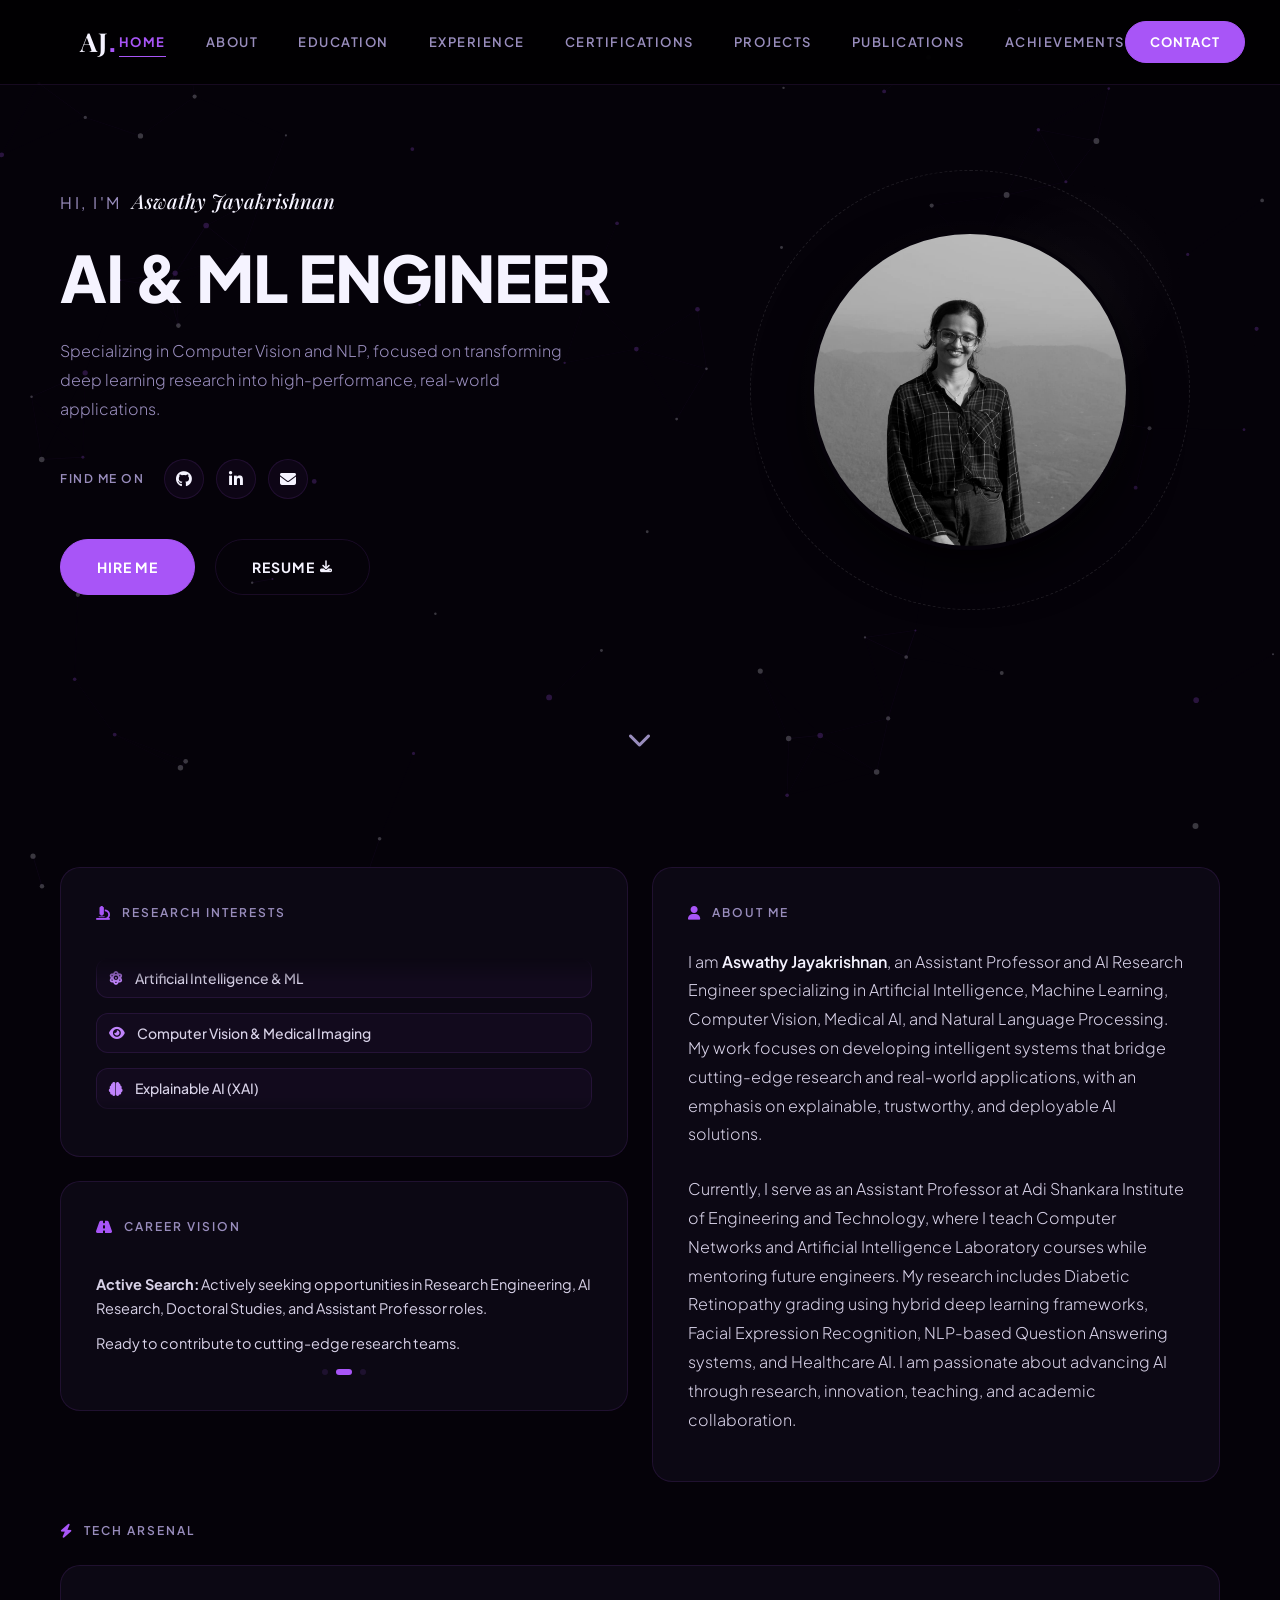
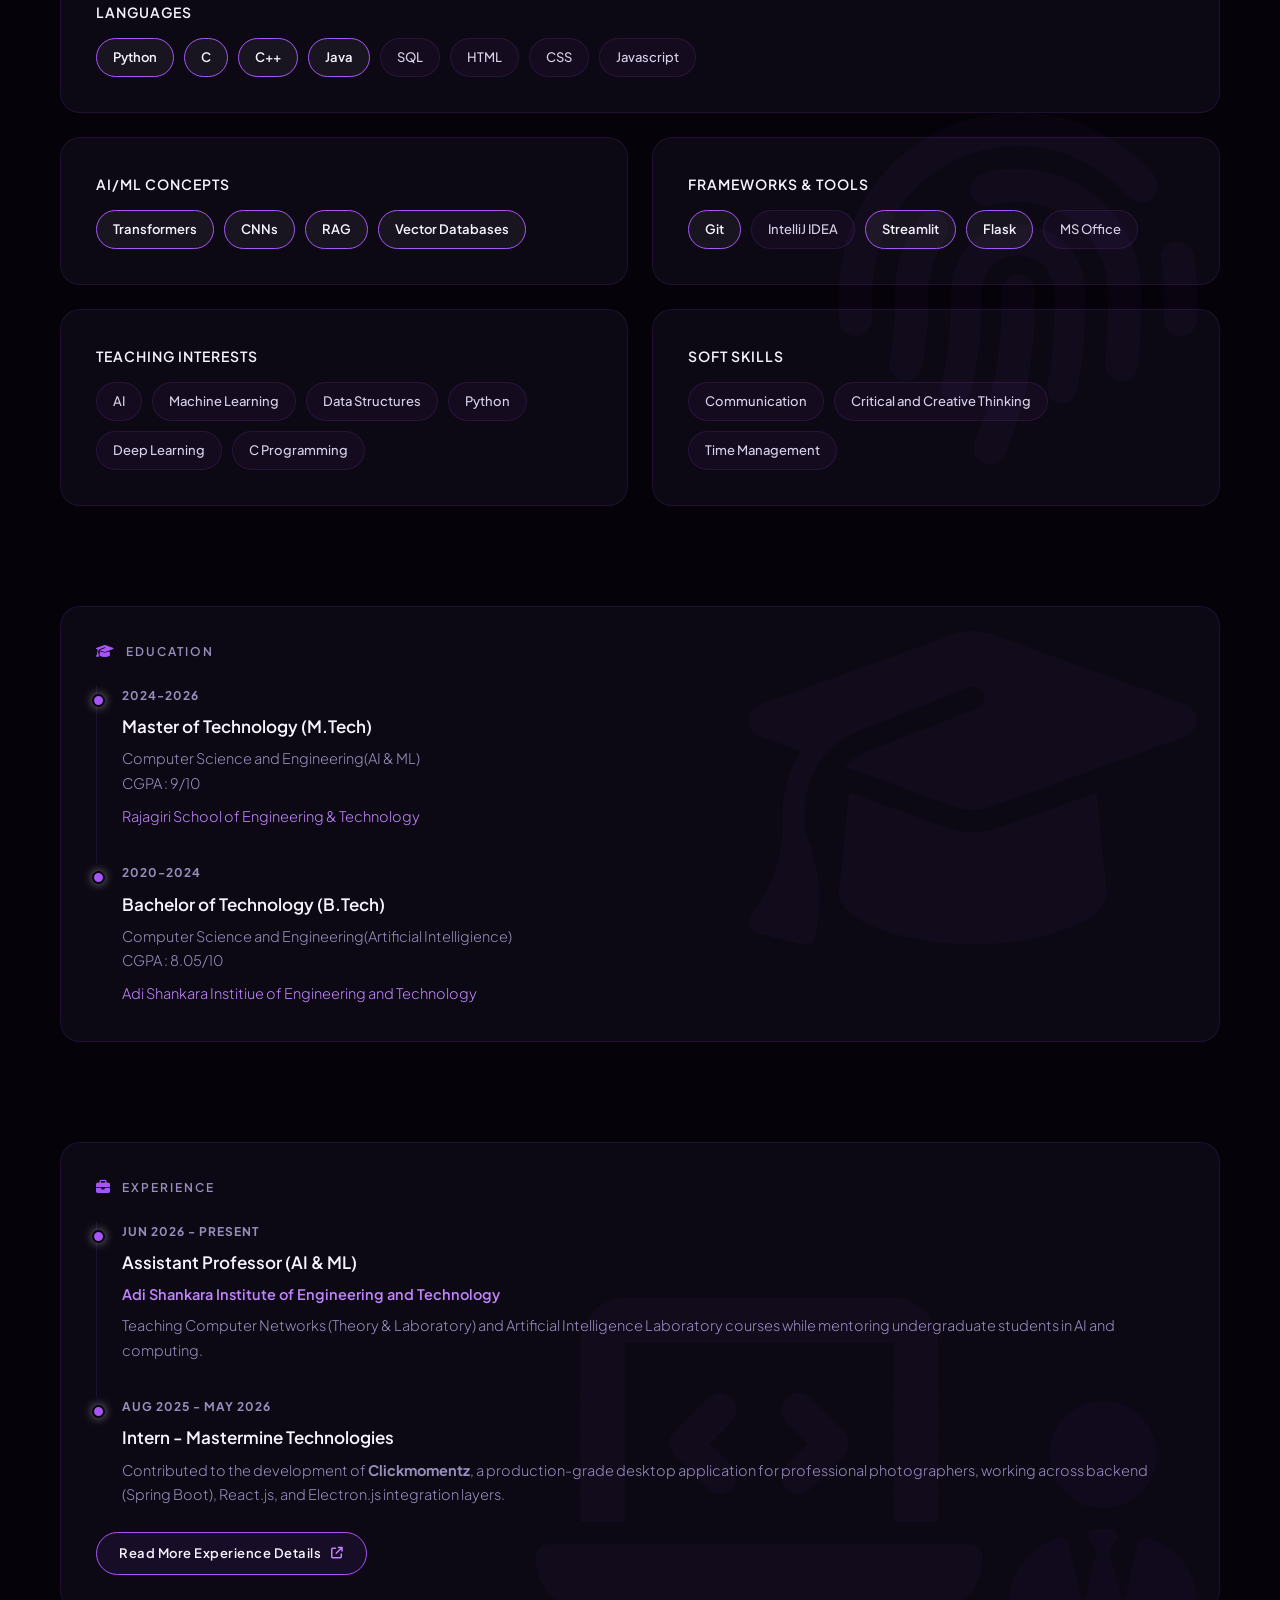
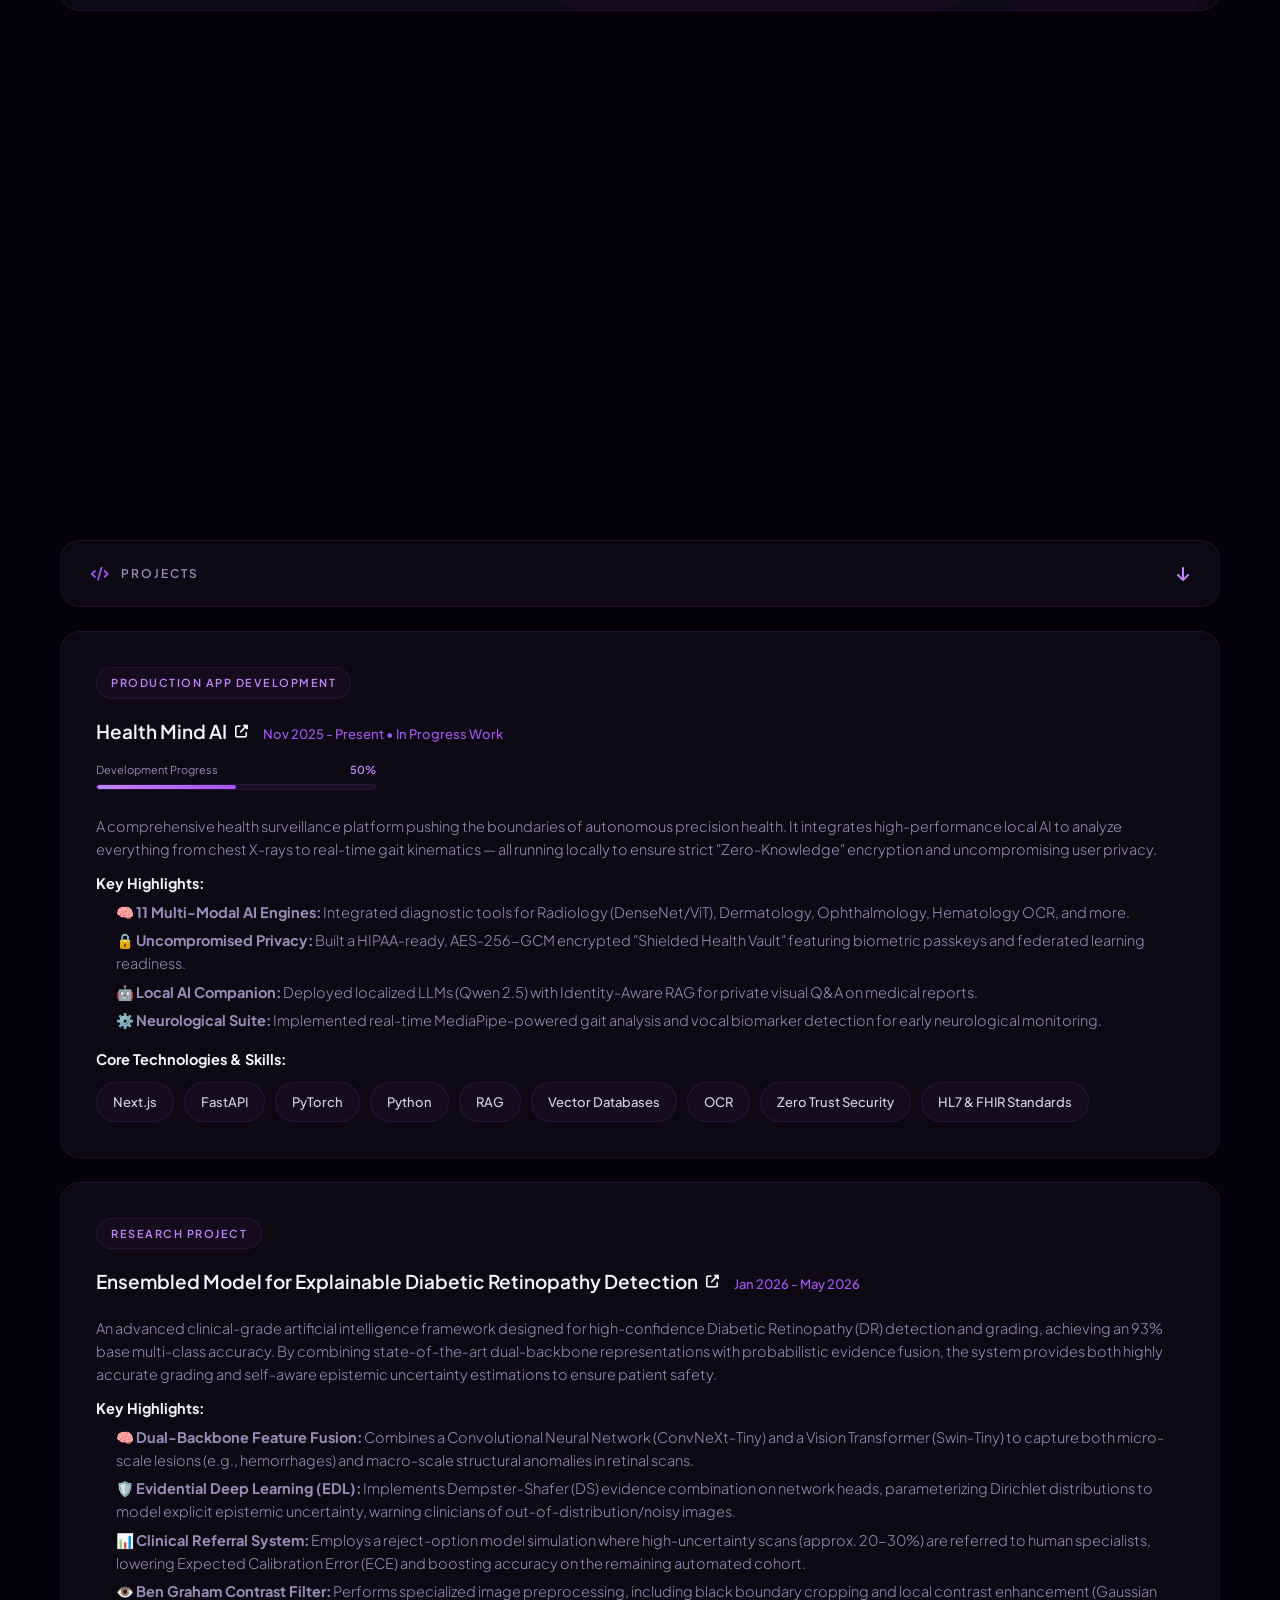
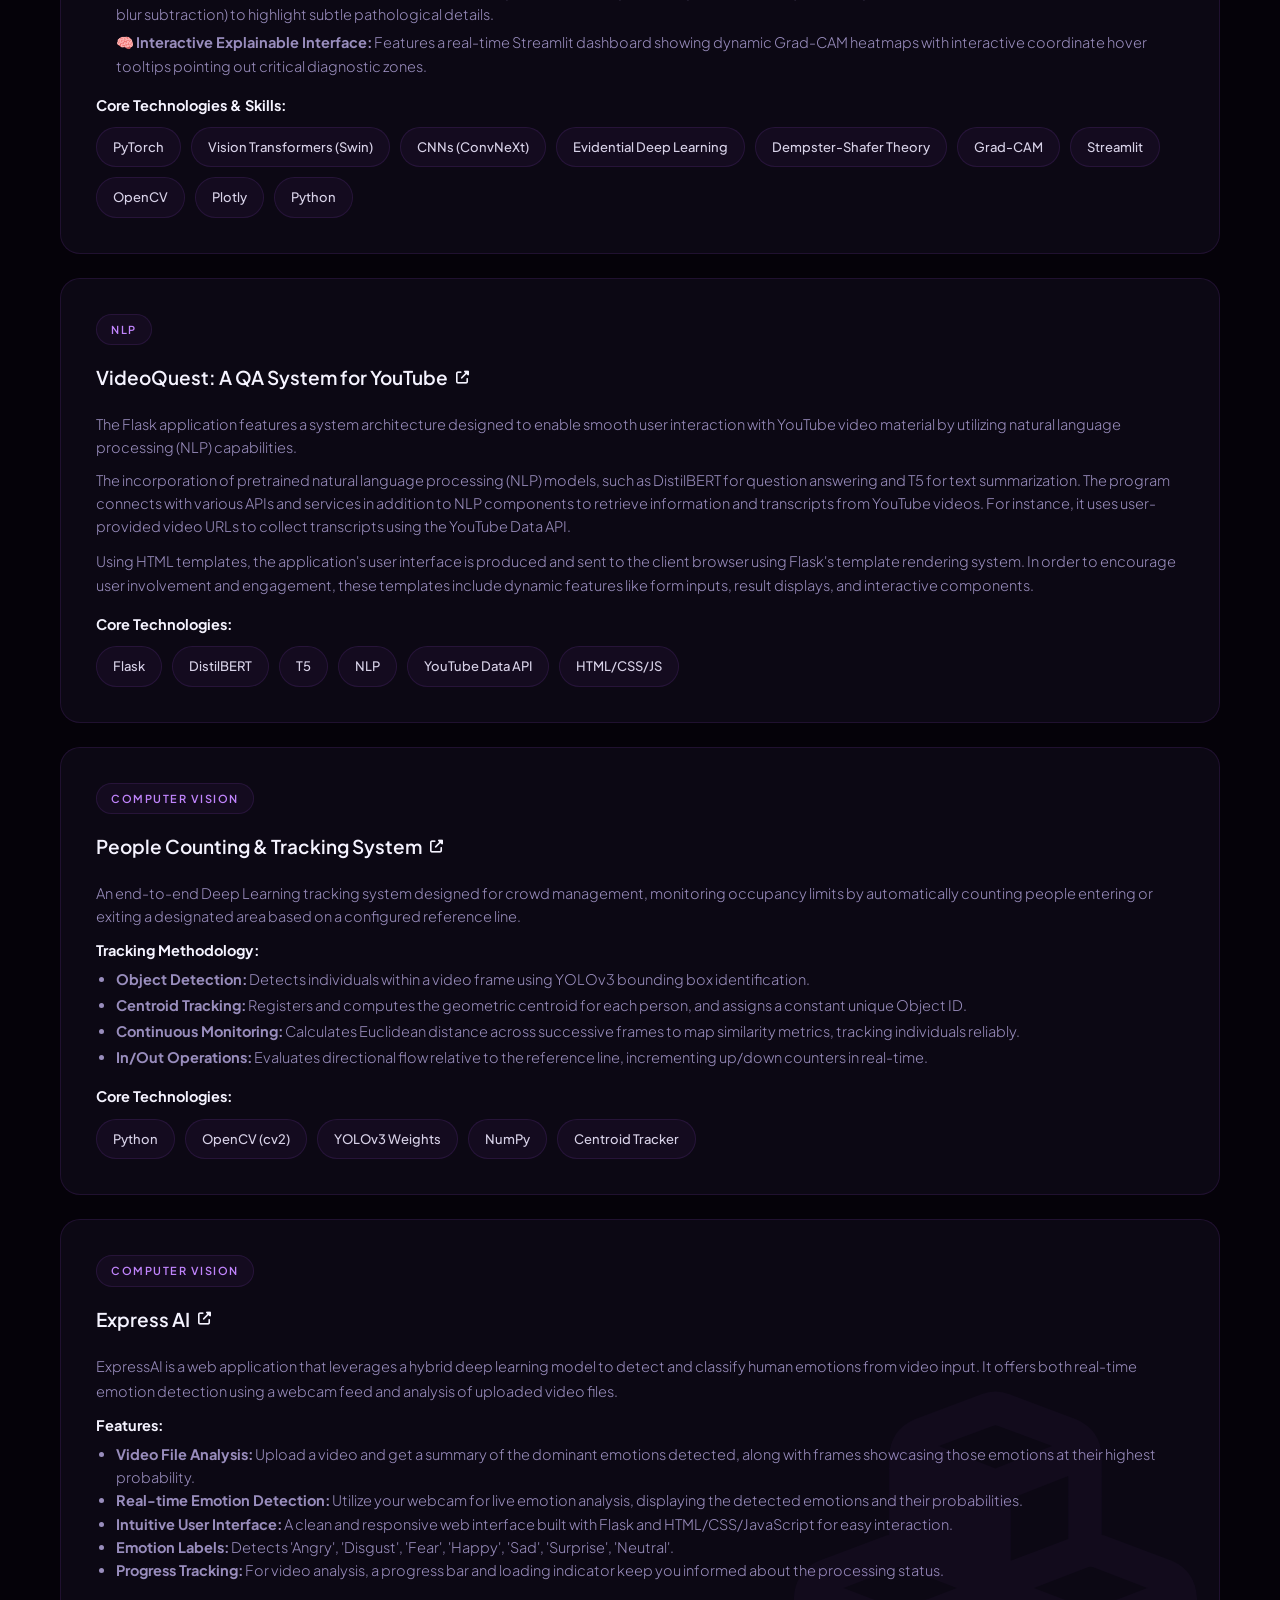
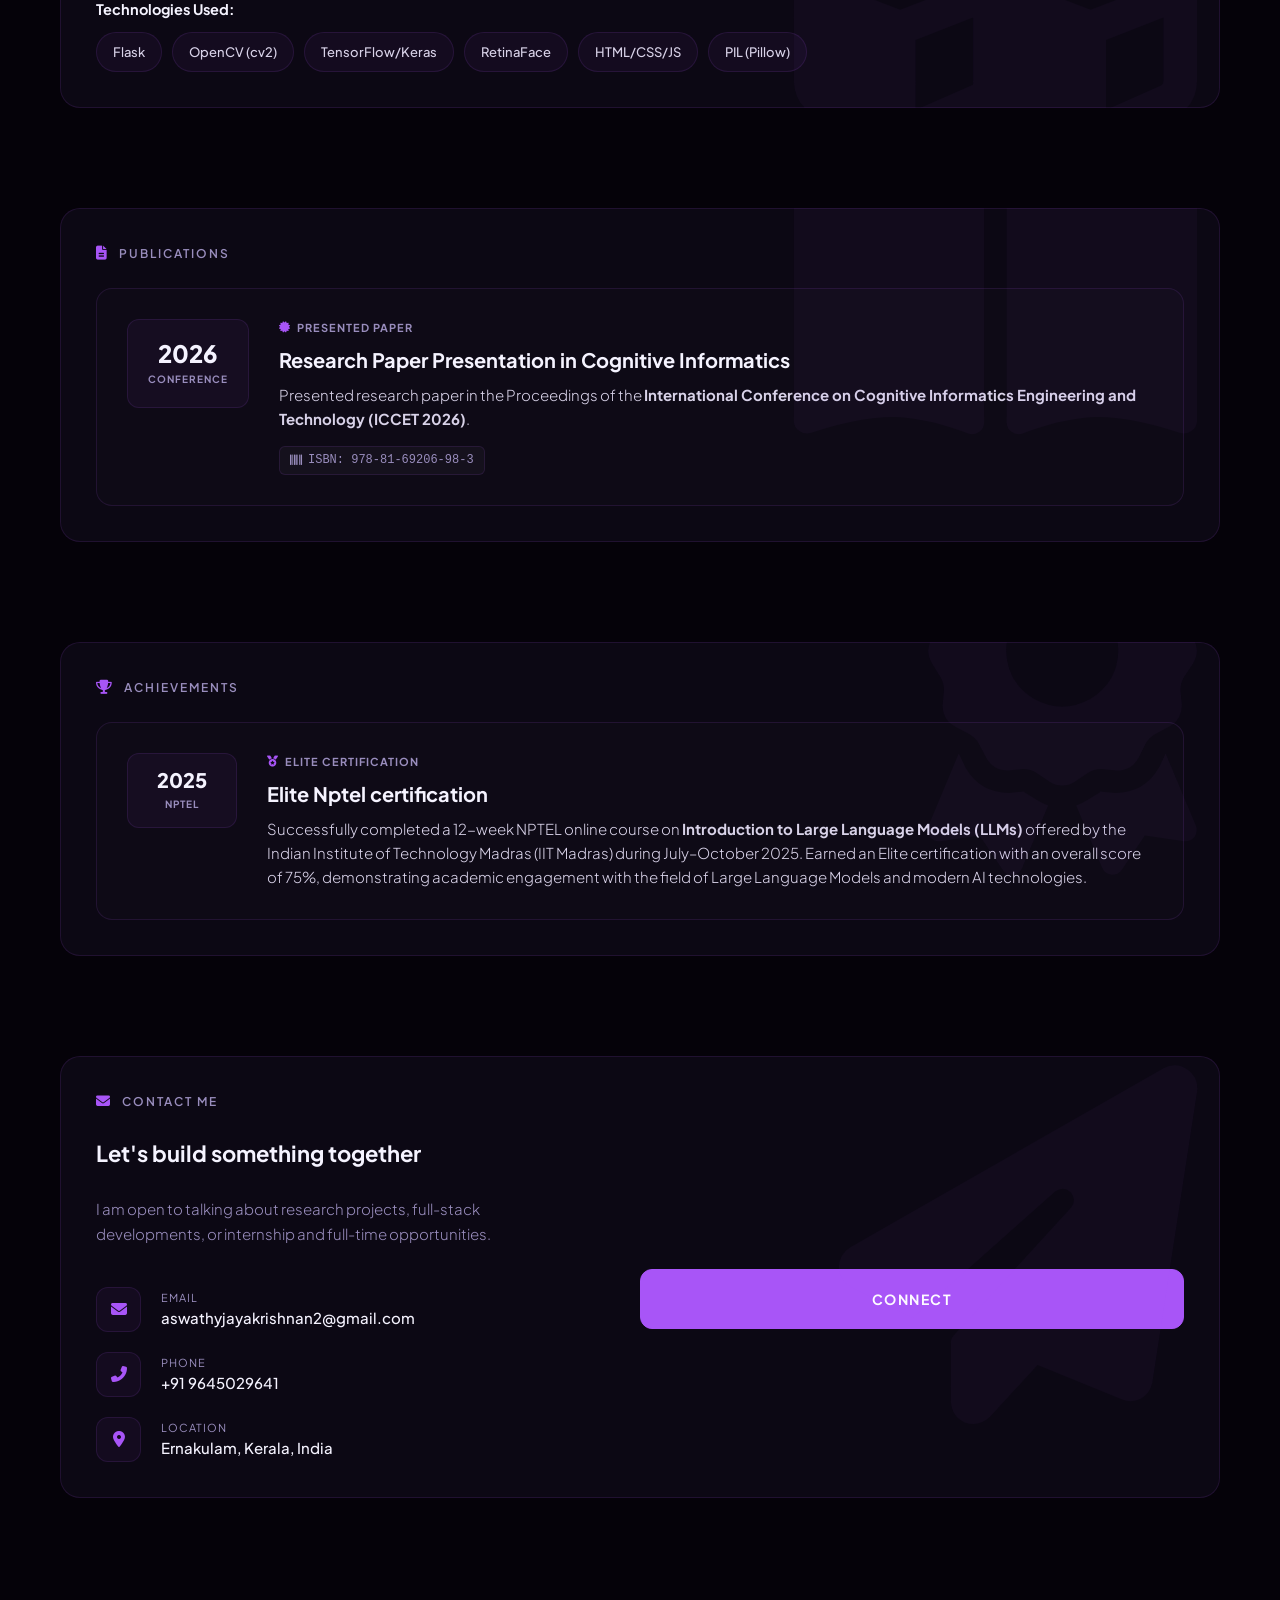
==== index.html @ 82f4328d "add sections and read more field" ====
<!DOCTYPE html>
<html lang="en">

<head>
  <meta charset="UTF-8">
  <meta name="viewport" content="width=device-width, initial-scale=1.0">
  <title>Aswathy Jayakrishnan | AI Engineer</title>
  <link rel="stylesheet" href="assets/css/style.css">
  <link rel="stylesheet" href="https://cdnjs.cloudflare.com/ajax/libs/font-awesome/6.4.0/css/all.min.css">
</head>

<body>
  <canvas id="portfolio-dots-canvas"></canvas>


  <nav class="top-nav">
    <a href="#home" class="nav-logo">AJ<span>.</span></a>
    <div class="nav-links">
      <a href="#home" class="active">Home</a>
      <a href="#about">About</a>
      <a href="#education">Education</a>
      <a href="#experience">Experience</a>
      <a href="#certifications">Certifications</a>
      <a href="#projects">Projects</a>
      <a href="#publications">Publications</a>
      <a href="#achievements">Achievements</a>
    </div>
    <a href="#contact" class="nav-contact-btn contact-trigger">Contact</a>
    <button class="mobile-menu-toggle" aria-label="Toggle Menu">
      <span class="hamburger-bar"></span>
      <span class="hamburger-bar"></span>
      <span class="hamburger-bar"></span>
    </button>
  </nav>

  <div class="layout">
    <!-- MAIN CONTENT -->
    <main class="main-content" id="cards">

      <!-- ====== HOME PAGE (HERO) ====== -->
      <section class="page-section active" id="home">
        <div class="hero-container">
          <div class="hero-content">
            <h3 class="hero-subtitle">Hi, I'm <span class="highlight-name">Aswathy Jayakrishnan</span></h3>
            <h1 class="hero-title">AI & ML Engineer</h1>
            <p class="hero-desc">
              Specializing in Computer Vision and NLP, focused on transforming deep learning research into
              high-performance, real-world applications.
            </p>

            <div class="hero-find-me">
              <span class="find-me-label">Find Me on</span>
              <div class="find-me-socials">
                <a href="https://github.com/aswathyjk472" target="_blank" title="GitHub"><i
                    class="fab fa-github"></i></a>
                <a href="https://www.linkedin.com/in/aswathyjk472" target="_blank" title="LinkedIn"><i
                    class="fab fa-linkedin-in"></i></a>
                <a href="https://mail.google.com/mail/?view=cm&fs=1&to=aswathyjayakrishnan2@gmail.com" target="_blank" title="Email"><i class="fas fa-envelope"></i></a>
              </div>
            </div>

            <div class="hero-actions">
              <a href="#contact" class="btn-primary contact-trigger">Hire me</a>
              <a href="assets/resume.pdf" download class="btn-secondary">Resume <i class="fas fa-download"
                  style="font-size: 12px; margin-left: 5px;"></i></a>
            </div>
          </div>

          <div class="hero-image-area">
            <div class="hero-circle circle-bg-1"></div>
            <div class="hero-circle circle-bg-2"></div>
            <div class="hero-circle circle-bg-3"></div>
            <div class="hero-profile-frame">
              <img src="profilephoto.jpeg" alt="Aswathy Jayakrishnan">
            </div>
          </div>
        </div>
        <div class="scroll-down-indicator">
          <a href="#about" aria-label="Scroll down to About section">
            <i class="fas fa-chevron-down"></i>
          </a>
        </div>
      </section>

      <!-- ====== ABOUT PAGE ====== -->
      <section class="page-section" id="about">
        <!-- LEFT COLUMN: RESEARCH INTERESTS & CAREER VISION -->
        <div class="about-left-col">

          <!-- Research Interests Card with animated scrolling tag list -->
          <div class="bento-card research-interests-card">
            <div class="title-sm"><i class="fas fa-microscope"></i> Research Interests</div>
            <div class="ticker-wrap">
              <div class="ticker-content">
                <div class="ticker-item"><i class="fas fa-atom"></i> Artificial Intelligence & ML</div>
                <div class="ticker-item"><i class="fas fa-eye"></i> Computer Vision & Medical Imaging</div>
                <div class="ticker-item"><i class="fas fa-brain"></i> Explainable AI (XAI)</div>
                <div class="ticker-item"><i class="fas fa-network-wired"></i> Deep Learning & Transformers</div>
                <div class="ticker-item"><i class="fas fa-language"></i> Natural Language Processing</div>
                <div class="ticker-item"><i class="fas fa-project-diagram"></i> Multimodal AI Systems</div>
                <div class="ticker-item"><i class="fas fa-heartbeat"></i> Healthcare & Diagnostics AI</div>
                <div class="ticker-item"><i class="fas fa-shield-alt"></i> Uncertainty-Aware Learning</div>
                <div class="ticker-item"><i class="fas fa-users-cog"></i> Human-Centered AI</div>

                <!-- Duplicate for seamless scrolling -->
                <div class="ticker-item"><i class="fas fa-atom"></i> Artificial Intelligence & ML</div>
                <div class="ticker-item"><i class="fas fa-eye"></i> Computer Vision & Medical Imaging</div>
                <div class="ticker-item"><i class="fas fa-brain"></i> Explainable AI (XAI)</div>
                <div class="ticker-item"><i class="fas fa-network-wired"></i> Deep Learning & Transformers</div>
                <div class="ticker-item"><i class="fas fa-language"></i> Natural Language Processing</div>
              </div>
            </div>
          </div>

          <!-- Career Vision Card with smooth slide/fade animations -->
          <div class="bento-card career-vision-card">
            <div class="title-sm"><i class="fas fa-road"></i> Career Vision</div>
            <div class="vision-slider">
              <div class="vision-slide active">
                <p style="margin-bottom: 10px;"><strong>Goal:</strong> Contribute to impactful AI research while
                  fostering innovation through teaching and collaboration.</p>
                <p>Eager to explore new academic partnerships and publications.</p>
              </div>
              <div class="vision-slide">
                <p style="margin-bottom: 10px;"><strong>Active Search:</strong> Actively seeking opportunities in
                  Research Engineering, AI Research, Doctoral Studies, and Assistant Professor roles.</p>
                <p>Ready to contribute to cutting-edge research teams.</p>
              </div>
              <div class="vision-slide">
                <p style="margin-bottom: 10px;"><strong>Mentorship:</strong> Dedicated to advancing AI technologies and
                  mentoring future computer science innovators.</p>
                <p>Believer in human-centered AI and knowledge sharing.</p>
              </div>
            </div>
            <div class="vision-dots">
              <span class="dot active"></span>
              <span class="dot"></span>
              <span class="dot"></span>
            </div>
          </div>

        </div>

        <!-- RIGHT COLUMN: ABOUT ME -->
        <div class="about-right-col">
          <div class="bento-card">
            <div class="title-sm"><i class="fas fa-user"></i> About Me</div>
            <div class="about-text" style="display: flex; flex-direction: column; gap: 14px;">
              <p>I am <strong>Aswathy Jayakrishnan</strong>, an Assistant Professor and AI Research Engineer specializing in Artificial Intelligence, Machine Learning, Computer Vision, Medical AI, and Natural Language Processing. My work focuses on developing intelligent systems that bridge cutting-edge research and real-world applications, with an emphasis on explainable, trustworthy, and deployable AI solutions.</p>
              <p>Currently, I serve as an Assistant Professor at Adi Shankara Institute of Engineering and Technology, where I teach Computer Networks and Artificial Intelligence Laboratory courses while mentoring future engineers. My research includes Diabetic Retinopathy grading using hybrid deep learning frameworks, Facial Expression Recognition, NLP-based Question Answering systems, and Healthcare AI. I am passionate about advancing AI through research, innovation, teaching, and academic collaboration.</p>
            </div>
          </div>
        </div>

        <!-- TECH ARSENAL HEADER -->
        <div class="title-sm span-2" style="margin-top: 15px; margin-bottom: 0px;"><i class="fas fa-bolt"></i> Tech
          Arsenal</div>

        <!-- Languages -->
        <div class="bento-card span-2">
          <div
            style="font-size: 14px; color: var(--text-main); text-transform: uppercase; letter-spacing: 1px; margin-bottom: 15px; font-weight: 600;">
            Languages</div>
          <div class="skills-wrapper">
            <div class="skill-chip highlight">Python</div>
            <div class="skill-chip highlight">C</div>
            <div class="skill-chip highlight">C++</div>
            <div class="skill-chip highlight">Java</div>
            <div class="skill-chip">SQL</div>
            <div class="skill-chip">HTML</div>
            <div class="skill-chip">CSS</div>
            <div class="skill-chip">Javascript</div>
          </div>
        </div>

        <!-- AI/ML Concepts -->
        <div class="bento-card">
          <div
            style="font-size: 14px; color: var(--text-main); text-transform: uppercase; letter-spacing: 1px; margin-bottom: 15px; font-weight: 600;">
            AI/ML Concepts</div>
          <div class="skills-wrapper">
            <div class="skill-chip highlight">Transformers</div>
            <div class="skill-chip highlight">CNNs</div>
            <div class="skill-chip highlight">RAG</div>
            <div class="skill-chip highlight">Vector Databases</div>
          </div>
        </div>

        <!-- Frameworks & Tools -->
        <div class="bento-card">
          <div
            style="font-size: 14px; color: var(--text-main); text-transform: uppercase; letter-spacing: 1px; margin-bottom: 15px; font-weight: 600;">
            Frameworks & Tools</div>
          <div class="skills-wrapper">
            <div class="skill-chip highlight">Git</div>
            <div class="skill-chip">IntelliJ IDEA</div>
            <div class="skill-chip highlight">Streamlit</div>
            <div class="skill-chip highlight">Flask</div>
            <div class="skill-chip">MS Office</div>
          </div>
        </div>

        <!-- Teaching Interests -->
        <div class="bento-card">
          <div
            style="font-size: 14px; color: var(--text-main); text-transform: uppercase; letter-spacing: 1px; margin-bottom: 15px; font-weight: 600;">
            Teaching Interests</div>
          <div class="skills-wrapper">
            <div class="skill-chip">AI</div>
            <div class="skill-chip">Machine Learning</div>
            <div class="skill-chip">Data Structures</div>
            <div class="skill-chip">Python</div>
            <div class="skill-chip">Deep Learning</div>
            <div class="skill-chip">C Programming</div>
          </div>
        </div>

        <!-- Soft Skills -->
        <div class="bento-card">
          <div
            style="font-size: 14px; color: var(--text-main); text-transform: uppercase; letter-spacing: 1px; margin-bottom: 15px; font-weight: 600;">
            Soft Skills</div>
          <div class="skills-wrapper">
            <div class="skill-chip">Communication</div>
            <div class="skill-chip">Critical and Creative Thinking</div>
            <div class="skill-chip">Time Management</div>
          </div>
        </div>
        <div class="section-bg-icon"><i class="fas fa-fingerprint"></i></div>
      </section>

      <!-- ====== EDUCATION PAGE ====== -->
      <section class="page-section" id="education">
        <div class="bento-card span-2">
          <div class="title-sm"><i class="fas fa-graduation-cap"></i> Education</div>

          <div class="timeline-item">
            <div class="tl-date">2024-2026</div>
            <div class="tl-title">Master of Technology (M.Tech)</div>
            <div class="tl-desc">
              <p>Computer Science and Engineering(AI & ML)
                <br>CGPA : 9/10
              </p>
              <p style="margin-top: 8px; color: var(--accent-1);">Rajagiri School of Engineering & Technology</p>
            </div>
          </div>

          <div class="timeline-item" style="border-left-color:transparent; padding-bottom:0;">
            <div class="tl-date">2020-2024</div>
            <div class="tl-title">Bachelor of Technology (B.Tech)</div>
            <div class="tl-desc">
              <p>Computer Science and Engineering(Artificial Intelligience)
                <br>CGPA : 8.05/10
              </p>
              <p style="margin-top: 8px; color: var(--accent-1);">Adi Shankara Institiue of Engineering and Technology
              </p>

            </div>
          </div>
        </div>
        <div class="section-bg-icon"><i class="fas fa-graduation-cap"></i></div>
      </section>

      <!-- ====== EXPERIENCE PAGE ====== -->
      <section class="page-section" id="experience">
        <!-- EXPERIENCE -->
        <div class="bento-card span-2">
          <div class="title-sm"><i class="fas fa-briefcase"></i> Experience</div>
          
          <div class="timeline-item">
            <div class="tl-date">Jun 2026 - Present</div>
            <div class="tl-title">Assistant Professor (AI & ML)</div>
            <div class="tl-desc">
              <p style="margin-top: 4px; color: var(--accent-1); font-weight: 600; margin-bottom: 6px;">Adi Shankara Institute of Engineering and Technology</p>
              <p>Teaching Computer Networks (Theory & Laboratory) and Artificial Intelligence Laboratory courses while mentoring undergraduate students in AI and computing.</p>
            </div>
          </div>

          <div class="timeline-item" style="border-left-color:transparent; padding-bottom: 0;">
            <div class="tl-date">Aug 2025 - May 2026</div>
            <div class="tl-title">Intern - Mastermine Technologies</div>
            <div class="tl-desc">
              <p style="margin-bottom: 10px;">Contributed to the development of <strong>Clickmomentz</strong>, a production-grade desktop application for professional photographers, working across backend (Spring Boot), React.js, and Electron.js integration layers.</p>
            </div>
          </div>

          <!-- READ MORE EXPERIENCE BUTTON -->
          <div class="section-read-more-wrap">
            <a href="experience.html" target="_blank" rel="noopener noreferrer" class="section-read-more-btn" id="exp-read-more-btn">
              <span>Read More Experience Details</span>
              <i class="fas fa-arrow-up-right-from-square"></i>
            </a>
          </div>
        </div>
        <div class="section-bg-icon" style="display: flex; gap: 2vw; align-items: baseline;"><i
            class="fas fa-laptop-code"></i><i class="fas fa-user-tie" style="font-size: 0.6em;"></i></div>
      </section>

      <!-- ====== CERTIFICATIONS PAGE ====== -->
      <section class="page-section" id="certifications">

        <!-- Featured Certifications Overview -->
        <div class="bento-card span-2">
          <div class="title-sm"><i class="fas fa-award"></i> Certifications</div>

          <ul style="margin-left: 20px; color: var(--text-secondary); line-height: 1.8; margin-bottom: 10px;">
            <li style="margin-bottom: 10px;">
              <strong>Introduction to Large Language Models</strong> &mdash; <span style="color: var(--accent-1);">NPTEL</span> (Jul 2025)
              <a href="assets/nptel_certificate.pdf" target="_blank" style="margin-left: 8px; color: var(--text-muted); font-size: 12px; text-decoration: none;">
                <i class="fas fa-file-pdf"></i> PDF
              </a>
            </li>
            <li style="margin-bottom: 10px;">
              <strong>Introduction to Large Language Models</strong> &mdash; <span style="color: var(--accent-1);">Coursera</span> (Apr 2025)
            </li>
            <li style="margin-bottom: 10px;">
              <strong>Generative AI for UX Designers</strong> &mdash; <span style="color: var(--accent-1);">Coursera</span> (Apr 2025)
            </li>
            <li style="margin-bottom: 10px;">
              <strong>Intro to Generative AI Learning Path</strong> &mdash; <span style="color: var(--accent-1);">Google Cloud</span> (Apr 2025)
            </li>
          </ul>

          <!-- READ MORE CERTIFICATIONS BUTTON -->
          <div class="section-read-more-wrap">
            <a href="certifications.html" target="_blank" rel="noopener noreferrer" class="section-read-more-btn" id="cert-read-more-btn">
              <span>Read More Certifications</span>
              <i class="fas fa-arrow-up-right-from-square"></i>
            </a>
          </div>
        </div>

        <div class="section-bg-icon"><i class="fas fa-award"></i></div>
      </section>

      <!-- ====== PROJECTS PAGE ====== -->
      <section class="page-section" id="projects">
        <!-- PROJECTS HEADER -->
        <div class="bento-card span-2"
          style="padding: 20px 30px; display: flex; align-items: center; justify-content: space-between;">
          <div class="title-sm" style="margin: 0;"><i class="fas fa-code"></i> Projects</div>
          <div style="color: var(--accent-1);"><i class="fas fa-arrow-down"></i></div>
        </div>

        <!-- PROJECT 1 -->
        <div class="bento-card span-2">
          <div class="project-card">
            <div>
              <div class="proj-cat">Production App Development</div>
              <div class="proj-title" style="display: flex; align-items: baseline; gap: 15px; flex-wrap: wrap;">
                <a href="#" style="display: inline-flex; align-items: center; gap: 8px;">
                  Health Mind AI <i class="fas fa-external-link-alt" style="font-size: 13px;"></i>
                </a>
                <span style="font-size: 13px; color: var(--accent-2); font-weight: 500;">Nov 2025 - Present &bull; In
                  Progress Work</span>
              </div>
              <!-- Progress Bar -->
              <div class="proj-progress-container" style="margin-top: 15px; max-width: 280px; margin-bottom: 5px;">
                <div
                  style="display: flex; justify-content: space-between; font-size: 11px; color: var(--text-muted); margin-bottom: 5px;">
                  <span>Development Progress</span>
                  <span style="font-weight: 600; color: var(--accent-1);">50%</span>
                </div>
                <div class="proj-progress-bar">
                  <div class="proj-progress-fill"></div>
                </div>
              </div>
            </div>
            <div class="proj-desc"
              style="-webkit-line-clamp: unset; line-clamp: unset; display: block; overflow: visible;">
              <p style="margin-bottom: 10px; line-height: 1.6;">A comprehensive health surveillance platform pushing the
                boundaries of autonomous precision health. It integrates high-performance local AI to analyze everything
                from chest X-rays to real-time gait kinematics — all running locally to ensure strict "Zero-Knowledge"
                encryption and uncompromising user privacy.</p>

              <strong style="color: var(--text-main);">Key Highlights:</strong>
              <ul
                style="margin-left: 20px; list-style-type: none; margin-bottom: 15px; margin-top: 5px; line-height: 1.6;">
                <li style="margin-bottom: 5px;">🧠 <strong>11 Multi-Modal AI Engines:</strong> Integrated diagnostic
                  tools for Radiology (DenseNet/ViT), Dermatology, Ophthalmology, Hematology OCR, and more.</li>
                <li style="margin-bottom: 5px;">🔒 <strong>Uncompromised Privacy:</strong> Built a HIPAA-ready,
                  AES-256-GCM encrypted "Shielded Health Vault" featuring biometric passkeys and federated learning
                  readiness.</li>
                <li style="margin-bottom: 5px;">🤖 <strong>Local AI Companion:</strong> Deployed localized LLMs (Qwen
                  2.5) with Identity-Aware RAG for private visual Q&A on medical reports.</li>
                <li>⚙️ <strong>Neurological Suite:</strong> Implemented real-time MediaPipe-powered gait analysis and
                  vocal biomarker detection for early neurological monitoring.</li>
              </ul>

              <strong style="color: var(--text-main);">Core Technologies & Skills:</strong>
              <div class="skills-wrapper" style="margin-top: 10px;">
                <div class="skill-chip">Next.js</div>
                <div class="skill-chip">FastAPI</div>
                <div class="skill-chip">PyTorch</div>
                <div class="skill-chip">Python</div>
                <div class="skill-chip">RAG</div>
                <div class="skill-chip">Vector Databases</div>
                <div class="skill-chip">OCR</div>
                <div class="skill-chip">Zero Trust Security</div>
                <div class="skill-chip">HL7 & FHIR Standards</div>
              </div>
            </div>
          </div>
        </div>

        <!-- PROJECT 2 (DR Detection) -->
        <div class="bento-card span-2">
          <div class="project-card">
            <div>
              <div class="proj-cat">Research Project</div>
              <div class="proj-title" style="display: flex; align-items: baseline; gap: 15px; flex-wrap: wrap;">
                <a href="https://github.com/aswathyjk472/Diabetic-Retinopathy-Hybrid-Model" target="_blank"
                  style="display: inline-flex; align-items: center; gap: 8px;">
                  Ensembled Model for Explainable Diabetic Retinopathy Detection <i class="fas fa-external-link-alt"
                    style="font-size: 13px;"></i>
                </a>
                <span style="font-size: 13px; color: var(--accent-2); font-weight: 500;">Jan 2026 - May 2026</span>
              </div>
            </div>
            <div class="proj-desc"
              style="-webkit-line-clamp: unset; line-clamp: unset; display: block; overflow: visible;">
              <p style="margin-bottom: 10px; line-height: 1.6;">An advanced clinical-grade artificial intelligence
                framework designed for high-confidence Diabetic Retinopathy (DR) detection and grading, achieving an 93%
                base multi-class accuracy. By combining state-of-the-art dual-backbone representations with
                probabilistic evidence fusion, the system provides both highly accurate grading and self-aware epistemic
                uncertainty estimations to ensure patient safety.</p>

              <strong style="color: var(--text-main);">Key Highlights:</strong>
              <ul
                style="margin-left: 20px; list-style-type: none; margin-bottom: 15px; margin-top: 5px; line-height: 1.6;">
                <li style="margin-bottom: 5px;">🧠 <strong>Dual-Backbone Feature Fusion:</strong> Combines a
                  Convolutional Neural Network (ConvNeXt-Tiny) and a Vision Transformer (Swin-Tiny) to capture both
                  micro-scale lesions (e.g., hemorrhages) and macro-scale structural anomalies in retinal scans.</li>
                <li style="margin-bottom: 5px;">🛡️ <strong>Evidential Deep Learning (EDL):</strong> Implements
                  Dempster-Shafer (DS) evidence combination on network heads, parameterizing Dirichlet distributions to
                  model explicit epistemic uncertainty, warning clinicians of out-of-distribution/noisy images.</li>
                <li style="margin-bottom: 5px;">📊 <strong>Clinical Referral System:</strong> Employs a reject-option
                  model simulation where high-uncertainty scans (approx. 20-30%) are referred to human specialists,
                  lowering Expected Calibration Error (ECE) and boosting accuracy on the remaining automated
                  cohort.</li>
                <li style="margin-bottom: 5px;">👁️ <strong>Ben Graham Contrast Filter:</strong> Performs specialized
                  image preprocessing, including black boundary cropping and local contrast enhancement (Gaussian blur
                  subtraction) to highlight subtle pathological details.</li>
                <li style="margin-bottom: 5px;">🧠 <strong>Interactive Explainable Interface:</strong> Features a
                  real-time Streamlit dashboard showing dynamic Grad-CAM heatmaps with interactive coordinate hover
                  tooltips pointing out critical diagnostic zones.</li>
              </ul>

              <strong style="color: var(--text-main);">Core Technologies & Skills:</strong>
              <div class="skills-wrapper" style="margin-top: 10px;">
                <div class="skill-chip">PyTorch</div>
                <div class="skill-chip">Vision Transformers (Swin)</div>
                <div class="skill-chip">CNNs (ConvNeXt)</div>
                <div class="skill-chip">Evidential Deep Learning</div>
                <div class="skill-chip">Dempster-Shafer Theory</div>
                <div class="skill-chip">Grad-CAM</div>
                <div class="skill-chip">Streamlit</div>
                <div class="skill-chip">OpenCV</div>
                <div class="skill-chip">Plotly</div>
                <div class="skill-chip">Python</div>
              </div>
            </div>
          </div>
        </div>

        <!-- PROJECT 3 -->
        <div class="bento-card span-2">
          <div class="project-card">
            <div>
              <div class="proj-cat">NLP</div>
              <div class="proj-title">
                <a href="https://github.com/aswathyjk472/VideoQuest" target="_blank"
                  style="display: inline-flex; align-items: center; gap: 8px;">
                  VideoQuest: A QA System for YouTube <i class="fas fa-external-link-alt" style="font-size: 13px;"></i>
                </a>
              </div>
            </div>
            <div class="proj-desc"
              style="-webkit-line-clamp: unset; line-clamp: unset; display: block; overflow: visible;">
              <p style="margin-bottom: 10px; line-height: 1.6;">The Flask application features a system architecture
                designed to enable smooth user interaction with YouTube video material by utilizing natural language
                processing (NLP) capabilities.</p>
              <p style="margin-bottom: 12px; line-height: 1.6;">The incorporation of pretrained natural language
                processing (NLP) models, such as DistilBERT for question answering and T5 for text summarization. The
                program connects with various APIs and services in addition to NLP components to retrieve information
                and transcripts from YouTube videos. For instance, it uses user-provided video URLs to collect
                transcripts using the YouTube Data API.</p>
              <p style="margin-bottom: 15px; line-height: 1.6;">Using HTML templates, the application's user interface
                is produced and sent to the client browser using Flask's template rendering system. In order to
                encourage user involvement and engagement, these templates include dynamic features like form inputs,
                result displays, and interactive components.</p>

              <strong style="color: var(--text-main);">Core Technologies:</strong>
              <div class="skills-wrapper" style="margin-top: 10px;">
                <div class="skill-chip">Flask</div>
                <div class="skill-chip">DistilBERT</div>
                <div class="skill-chip">T5</div>
                <div class="skill-chip">NLP</div>
                <div class="skill-chip">YouTube Data API</div>
                <div class="skill-chip">HTML/CSS/JS</div>
              </div>
            </div>
          </div>
        </div>

        <!-- PROJECT 4 -->
        <div class="bento-card span-2">
          <div class="project-card">
            <div>
              <div class="proj-cat">Computer Vision</div>
              <div class="proj-title">
                <a href="https://github.com/aswathyjk472/People-Counting-System" target="_blank"
                  style="display: inline-flex; align-items: center; gap: 8px;">
                  People Counting & Tracking System <i class="fas fa-external-link-alt" style="font-size: 13px;"></i>
                </a>
              </div>
            </div>
            <div class="proj-desc"
              style="-webkit-line-clamp: unset; line-clamp: unset; display: block; overflow: visible;">
              <p style="margin-bottom: 10px; line-height: 1.6;">An end-to-end Deep Learning tracking system designed for
                crowd management, monitoring occupancy limits by automatically counting people entering or exiting a
                designated area based on a configured reference line.</p>

              <strong style="color: var(--text-main);">Tracking Methodology:</strong>
              <ul
                style="margin-left: 20px; list-style-type: disc; margin-bottom: 15px; margin-top: 5px; line-height: 1.6;">
                <li style="margin-bottom: 3px;"><strong>Object Detection:</strong> Detects individuals within a video
                  frame using YOLOv3 bounding box identification.</li>
                <li style="margin-bottom: 3px;"><strong>Centroid Tracking:</strong> Registers and computes the geometric
                  centroid for each person, and assigns a constant unique Object ID.</li>
                <li style="margin-bottom: 3px;"><strong>Continuous Monitoring:</strong> Calculates Euclidean distance
                  across successive frames to map similarity metrics, tracking individuals reliably.</li>
                <li><strong>In/Out Operations:</strong> Evaluates directional flow relative to the reference line,
                  incrementing up/down counters in real-time.</li>
              </ul>

              <strong style="color: var(--text-main);">Core Technologies:</strong>
              <div class="skills-wrapper" style="margin-top: 10px;">
                <div class="skill-chip">Python</div>
                <div class="skill-chip">OpenCV (cv2)</div>
                <div class="skill-chip">YOLOv3 Weights</div>
                <div class="skill-chip">NumPy</div>
                <div class="skill-chip">Centroid Tracker</div>
              </div>
            </div>
          </div>
        </div>

        <!-- PROJECT 5 (Express AI) -->
        <div class="bento-card span-2">
          <div class="project-card">
            <div>
              <div class="proj-cat">Computer Vision</div>
              <div class="proj-title">
                <a href="https://github.com/aswathyjk472/Occlusion-based-FER" target="_blank"
                  style="display: inline-flex; align-items: center; gap: 8px;">
                  Express AI <i class="fas fa-external-link-alt" style="font-size: 13px;"></i>
                </a>
              </div>
            </div>
            <div class="proj-desc"
              style="-webkit-line-clamp: unset; line-clamp: unset; display: block; overflow: visible;">
              <p style="margin-bottom: 10px;">ExpressAI is a web application that leverages a hybrid deep learning model
                to detect and classify human emotions from video input. It offers both real-time emotion detection using
                a webcam feed and analysis of uploaded video files.</p>

              <strong style="color: var(--text-main);">Features:</strong>
              <ul style="margin-left: 20px; margin-bottom: 15px; margin-top: 5px; line-height: 1.6;">
                <li><strong>Video File Analysis:</strong> Upload a video and get a summary of the dominant emotions
                  detected, along with frames showcasing those emotions at their highest probability.</li>
                <li><strong>Real-time Emotion Detection:</strong> Utilize your webcam for live emotion analysis,
                  displaying the detected emotions and their probabilities.</li>
                <li><strong>Intuitive User Interface:</strong> A clean and responsive web interface built with Flask and
                  HTML/CSS/JavaScript for easy interaction.</li>
                <li><strong>Emotion Labels:</strong> Detects 'Angry', 'Disgust', 'Fear', 'Happy', 'Sad', 'Surprise',
                  'Neutral'.</li>
                <li><strong>Progress Tracking:</strong> For video analysis, a progress bar and loading indicator keep
                  you informed about the processing status.</li>
              </ul>

              <strong style="color: var(--text-main);">Technologies Used:</strong>
              <div class="skills-wrapper" style="margin-top: 10px;">
                <div class="skill-chip">Flask</div>
                <div class="skill-chip">OpenCV (cv2)</div>
                <div class="skill-chip">TensorFlow/Keras</div>
                <div class="skill-chip">RetinaFace</div>
                <div class="skill-chip">HTML/CSS/JS</div>
                <div class="skill-chip">PIL (Pillow)</div>
              </div>
            </div>
          </div>
        </div>
        <div class="section-bg-icon"><i class="fas fa-cubes"></i></div>
      </section>

      <!-- ====== PUBLICATIONS PAGE ====== -->
      <section class="page-section" id="publications">
        <div class="bento-card span-2">
          <div class="title-sm"><i class="fas fa-file-alt"></i> Publications</div>
          <div class="publication-card">
            <div class="pub-badge">
              <span class="pub-year">2026</span>
              <span class="pub-type">Conference</span>
            </div>
            <div class="pub-content">
              <div class="pub-status"><i class="fas fa-certificate"></i> Presented Paper</div>
              <h3 class="pub-title">Research Paper Presentation in Cognitive Informatics</h3>
              <p class="pub-venue">
                Presented research paper in the Proceedings of the <strong>International Conference on Cognitive
                  Informatics Engineering and Technology (ICCET 2026)</strong>.
              </p>
              <div class="pub-meta">
                <span class="pub-isbn"><i class="fas fa-barcode"></i> ISBN: 978-81-69206-98-3</span>
              </div>
            </div>
          </div>
        </div>
        <div class="section-bg-icon"><i class="fas fa-book-open"></i></div>
      </section>

      <!-- ====== ACHIEVEMENTS PAGE ====== -->
      <section class="page-section" id="achievements">
        <div class="bento-card span-2">
          <div class="title-sm"><i class="fas fa-trophy"></i> Achievements</div>
          <a href="file:///C:/Users/aswat/Downloads/Introduction%20to%20Large%20Language%20Models%20(LLMs).pdf" target="_blank" style="text-decoration: none; color: inherit; display: block;">
            <div class="publication-card">
              <div class="pub-badge" style="padding: 15px;">
                <span class="pub-year" style="font-size: 20px;">2025</span>
                <span class="pub-type">NPTEL</span>
              </div>
              <div class="pub-content">
                <div class="pub-status"><i class="fas fa-medal"></i> Elite Certification</div>
                <h3 class="pub-title">Elite Nptel certification</h3>
                <p class="pub-venue">
                  Successfully completed a 12-week NPTEL online course on <strong>Introduction to Large Language Models (LLMs)</strong> offered by the Indian Institute of Technology Madras (IIT Madras) during July–October 2025. Earned an Elite certification with an overall score of 75%, demonstrating academic engagement with the field of Large Language Models and modern AI technologies.
                </p>
              </div>
            </div>
          </a>
        </div>
        <div class="section-bg-icon"><i class="fas fa-award"></i></div>
      </section>

      <!-- ====== CONTACT PAGE ====== -->
      <section class="page-section" id="contact">
        <div class="bento-card span-2">
          <div class="title-sm"><i class="fas fa-envelope"></i> Contact Me</div>
          <div class="contact-layout">
            <div class="contact-info-panel">
              <h3 class="contact-info-title">Let's build something together</h3>
              <p class="contact-info-text">
                I am open to talking about research projects, full-stack developments, or internship and full-time
                opportunities.
              </p>

              <div class="contact-details-grid">
                <div class="contact-detail-item">
                  <div class="icon-wrap"><i class="fas fa-envelope"></i></div>
                  <div class="detail-content">
                    <span class="detail-label">Email</span>
                    <a href="https://mail.google.com/mail/?view=cm&fs=1&to=aswathyjayakrishnan2@gmail.com" target="_blank"
                      class="detail-value">aswathyjayakrishnan2@gmail.com</a>
                  </div>
                </div>

                <div class="contact-detail-item">
                  <div class="icon-wrap"><i class="fas fa-phone-alt"></i></div>
                  <div class="detail-content">
                    <span class="detail-label">Phone</span>
                    <span class="detail-value">+91 9645029641</span>
                  </div>
                </div>

                <div class="contact-detail-item">
                  <div class="icon-wrap"><i class="fas fa-map-marker-alt"></i></div>
                  <div class="detail-content">
                    <span class="detail-label">Location</span>
                    <span class="detail-value">Ernakulam, Kerala, India</span>
                  </div>
                </div>
              </div>
            </div>

            <div class="contact-form-panel" style="justify-content: center; display: flex;">
              <a href="https://mail.google.com/mail/?view=cm&fs=1&to=aswathyjayakrishnan2@gmail.com" target="_blank" class="btn-submit" style="text-align: center; text-decoration: none; display: inline-block; width: auto; padding: 18px 40px;">Connect</a>
            </div>
          </div>
        </div>
        <div class="section-bg-icon"><i class="fas fa-paper-plane"></i></div>
      </section>

    </main>
  </div>

  <script>
    // SPA Dynamic Navigation Logic
    const sections = document.querySelectorAll('.page-section');
    const navLinks = document.querySelectorAll('.nav-links a');
    const mobileMenuToggle = document.querySelector('.mobile-menu-toggle');
    const navLinksContainer = document.querySelector('.nav-links');

    if (mobileMenuToggle && navLinksContainer) {
      mobileMenuToggle.addEventListener('click', () => {
        mobileMenuToggle.classList.toggle('active');
        navLinksContainer.classList.toggle('active');
        document.body.classList.toggle('mobile-menu-open');
      });
    }

    function navigateToSection(targetId) {
      const targetSection = document.getElementById(targetId);
      if (!targetSection) return;

      // Smooth scroll to target section
      targetSection.scrollIntoView({ behavior: 'smooth' });

      // Close mobile menu if open
      if (mobileMenuToggle && mobileMenuToggle.classList.contains('active')) {
        mobileMenuToggle.classList.remove('active');
        navLinksContainer.classList.remove('active');
        document.body.classList.remove('mobile-menu-open');
      }
    }

    // Bind event listener to all internal anchors
    document.addEventListener('click', function (e) {
      const link = e.target.closest('a[href^="#"]');
      if (link) {
        e.preventDefault();
        const targetId = link.getAttribute('href').substring(1);
        navigateToSection(targetId);
        // Update hash in URL
        history.pushState(null, null, `#${targetId}`);
      }
    });

    // Scrollspy using IntersectionObserver
    const observerOptions = {
      root: null,
      rootMargin: '-20% 0px -50% 0px',
      threshold: 0
    };

    const observer = new IntersectionObserver((entries) => {
      entries.forEach(entry => {
        if (entry.isIntersecting) {
          const sectionId = entry.target.getAttribute('id');

          // Add active class to section to trigger entrance animation
          entry.target.classList.add('active');

          // Update navbar links active state
          navLinks.forEach(link => {
            if (link.getAttribute('href') === `#${sectionId}`) {
              link.classList.add('active');
            } else {
              link.classList.remove('active');
            }
          });
        }
      });
    }, observerOptions);

    sections.forEach(section => observer.observe(section));

    // Handle initial hash routing
    window.addEventListener('DOMContentLoaded', () => {
      const hash = window.location.hash;
      if (hash) {
        const targetId = hash.substring(1);
        setTimeout(() => {
          navigateToSection(targetId);
        }, 100);
      } else {
        // Fallback: trigger animation for home section if no hash
        const homeSection = document.getElementById('home');
        if (homeSection) homeSection.classList.add('active');
      }
    });

    // Career Vision Slider
    const slides = document.querySelectorAll('.vision-slide');
    const dots = document.querySelectorAll('.vision-dots .dot');
    let currentSlide = 0;
    let slideInterval;

    function showSlide(index) {
      if (slides.length === 0) return;
      slides.forEach(slide => slide.classList.remove('active'));
      dots.forEach(dot => dot.classList.remove('active'));

      currentSlide = (index + slides.length) % slides.length;
      slides[currentSlide].classList.add('active');
      if (dots[currentSlide]) {
        dots[currentSlide].classList.add('active');
      }
    }

    function nextSlide() {
      showSlide(currentSlide + 1);
    }

    function startSlideShow() {
      stopSlideShow();
      slideInterval = setInterval(nextSlide, 5000);
    }

    function stopSlideShow() {
      if (slideInterval) {
        clearInterval(slideInterval);
      }
    }

    dots.forEach((dot, index) => {
      dot.addEventListener('click', () => {
        showSlide(index);
        startSlideShow(); // Reset interval on manual click
      });
    });

    // Initialize slideshow
    if (slides.length > 0) {
      startSlideShow();
    }

    // Connection Dots Particle Animation
    const canvas = document.getElementById('portfolio-dots-canvas');
    if (canvas) {
      const ctx = canvas.getContext('2d');
      let particles = [];
      const particleCount = 85;
      const connectionDistance = 110;

      function resizeCanvas() {
        if (canvas) {
          canvas.width = window.innerWidth;
          canvas.height = window.innerHeight;
        }
      }

      window.addEventListener('resize', resizeCanvas);
      resizeCanvas();

      class Particle {
        constructor() {
          this.x = Math.random() * canvas.width;
          this.y = Math.random() * canvas.height;
          this.vx = (Math.random() - 0.5) * 0.7;
          this.vy = (Math.random() - 0.5) * 0.7;
          this.radius = Math.random() * 2 + 1;
          this.color = Math.random() > 0.55 ? 'rgba(168, 85, 247, 0.45)' : 'rgba(245, 243, 255, 0.45)'; // Violet and White
        }

        update() {
          this.x += this.vx;
          this.y += this.vy;

          if (this.x < 0 || this.x > canvas.width) this.vx *= -1;
          if (this.y < 0 || this.y > canvas.height) this.vy *= -1;
        }

        draw() {
          ctx.beginPath();
          ctx.arc(this.x, this.y, this.radius, 0, Math.PI * 2);
          ctx.fillStyle = this.color;
          ctx.fill();
        }
      }

      for (let i = 0; i < particleCount; i++) {
        particles.push(new Particle());
      }

      function animate() {
        ctx.clearRect(0, 0, canvas.width, canvas.height);

        particles.forEach(p => {
          p.update();
          p.draw();
        });

        for (let i = 0; i < particles.length; i++) {
          for (let j = i + 1; j < particles.length; j++) {
            const dx = particles[i].x - particles[j].x;
            const dy = particles[i].y - particles[j].y;
            const dist = Math.sqrt(dx * dx + dy * dy);

            if (dist < connectionDistance) {
              const alpha = (1 - dist / connectionDistance) * 0.16;
              ctx.strokeStyle = `rgba(168, 85, 247, ${alpha})`;
              ctx.lineWidth = 0.8;
              ctx.beginPath();
              ctx.moveTo(particles[i].x, particles[i].y);
              ctx.lineTo(particles[j].x, particles[j].y);
              ctx.stroke();
            }
          }
        }

        requestAnimationFrame(animate);
      }

      animate();
    }

    // Disable right-click on all images
    document.addEventListener('contextmenu', (e) => {
      if (e.target.tagName === 'IMG') {
        e.preventDefault();
      }
    });

    // Disable copy, cut, paste, and image dragging
    document.addEventListener('copy', (e) => e.preventDefault());
    document.addEventListener('cut', (e) => e.preventDefault());
    document.addEventListener('paste', (e) => e.preventDefault());
    document.addEventListener('dragstart', (e) => {
      if (e.target.tagName === 'IMG') {
        e.preventDefault();
      }
    });
  </script>
</body>

</html>
---- assets/css/style.css ----
/* Premium Monochrome Bento & Hero Portfolio Style */
@import url('https://fonts.googleapis.com/css2?family=Plus+Jakarta+Sans:wght@300;400;500;600;700;800&family=Playfair+Display:ital,wght@0,400..700;1,400..700&display=swap');

:root {
  --bg-dark: #050209;
  --bg-card: #0c0814;
  --bg-card-hover: #150f24;
  --border-color: rgba(168, 85, 247, 0.12);
  --border-hover: rgba(168, 85, 247, 0.35);
  --text-main: #f5f3ff;
  --text-secondary: #d8d2e8;
  --text-muted: #998dbd;
  --accent-solid: #a855f7;
  --accent-contrast: #ffffff;
  --accent-glass: rgba(168, 85, 247, 0.05);
  --accent-glow: rgba(168, 85, 247, 0.2);
  
  --accent-1: #c084fc;
  --accent-2: #a855f7;
  
  --font-main: 'Plus Jakarta Sans', sans-serif;
  --font-serif: 'Playfair Display', serif;
  --transition-smooth: all 0.5s cubic-bezier(0.16, 1, 0.3, 1);
}

/* Core Resets */
* {
  margin: 0;
  padding: 0;
  box-sizing: border-box;
  font-family: var(--font-main);
  -webkit-font-smoothing: antialiased;
}

html {
  scroll-behavior: smooth;
  background: var(--bg-dark);
}

body {
  background: transparent;
  color: var(--text-main);
  overflow-x: hidden;
  line-height: 1.6;
  user-select: none;
  -webkit-user-select: none;
  -moz-user-select: none;
  -ms-user-select: none;
}

/* Custom Scrollbar */
::-webkit-scrollbar {
  width: 8px;
}
::-webkit-scrollbar-track {
  background: #000000;
}
::-webkit-scrollbar-thumb {
  background: #4c3b70;
  border-radius: 4px;
}
::-webkit-scrollbar-thumb:hover {
  background: #6d539e;
}

/* Top Navbar */
.top-nav {
  position: fixed;
  top: 0;
  left: 0;
  width: 100%;
  height: 85px;
  background: rgba(0, 0, 0, 0.75);
  backdrop-filter: blur(25px);
  -webkit-backdrop-filter: blur(25px);
  border-bottom: 1px solid var(--border-color);
  display: flex;
  justify-content: space-between;
  align-items: center;
  padding: 0 80px;
  z-index: 1000;
  transition: var(--transition-smooth);
}

.nav-logo {
  font-family: var(--font-serif);
  font-size: 26px;
  font-weight: 700;
  color: var(--text-main);
  text-decoration: none;
  letter-spacing: 0.5px;
  display: flex;
  align-items: center;
}

.nav-logo span {
  color: var(--accent-solid);
  font-family: var(--font-main);
  font-weight: 800;
}

.nav-links {
  display: flex;
  gap: 40px;
}

.nav-links a {
  color: var(--text-muted);
  text-decoration: none;
  font-size: 13px;
  font-weight: 600;
  transition: var(--transition-smooth);
  text-transform: uppercase;
  letter-spacing: 1.5px;
  position: relative;
  padding: 5px 0;
}

.nav-links a::after {
  content: '';
  position: absolute;
  bottom: 0;
  left: 0;
  width: 0;
  height: 1px;
  background: var(--accent-solid);
  transition: var(--transition-smooth);
}

.nav-links a:hover {
  color: var(--text-main);
}

.nav-links a:hover::after {
  width: 100%;
}

.nav-links a.active {
  color: var(--accent-solid);
  font-weight: 700;
}

.nav-links a.active::after {
  width: 100%;
}

.nav-contact-btn {
  padding: 10px 24px;
  border-radius: 30px;
  background: var(--accent-solid);
  color: var(--accent-contrast);
  text-decoration: none;
  font-size: 13px;
  font-weight: 700;
  text-transform: uppercase;
  letter-spacing: 1px;
  transition: var(--transition-smooth);
  border: 1px solid var(--accent-solid);
}

.nav-contact-btn:hover {
  background: transparent;
  color: var(--accent-solid);
  box-shadow: 0 0 20px rgba(255, 255, 255, 0.15);
}

/* Mobile Menu Toggle */
.mobile-menu-toggle {
  display: none;
  flex-direction: column;
  justify-content: space-between;
  width: 26px;
  height: 18px;
  background: transparent;
  border: none;
  cursor: pointer;
  padding: 0;
  z-index: 1100; /* Above nav links overlay */
}

.mobile-menu-toggle .hamburger-bar {
  width: 100%;
  height: 2px;
  background-color: var(--text-main);
  border-radius: 2px;
  transition: var(--transition-smooth);
}

body.mobile-menu-open {
  overflow: hidden;
}

/* Layout Wrapper */
.layout {
  max-width: 1200px;
  margin: 0 auto;
  padding: 40px 20px;
  min-height: 100vh;
  padding-top: 125px;
  display: flex;
  flex-direction: column;
}

.main-content {
  width: 100%;
}

/* Page Section Base styling */
.page-section {
  display: grid;
  gap: 24px;
  grid-template-columns: repeat(2, 1fr);
  grid-auto-rows: min-content;
  grid-auto-flow: dense;
  width: 100%;
  margin-bottom: 100px;
  scroll-margin-top: 110px;
  position: relative;
  overflow: hidden;
}

/* Background canvas for connected dots */
#portfolio-dots-canvas {
  position: fixed;
  top: 0;
  left: 0;
  width: 100vw;
  height: 100vh;
  z-index: -1;
  pointer-events: none;
  opacity: 0.5;
}

/* Themed Floating Background Icons */
.section-bg-icon {
  position: absolute;
  right: 2%;
  bottom: -5%;
  font-size: 28vw;
  color: rgba(168, 85, 247, 0.035);
  z-index: 0;
  pointer-events: none;
  transform: translateY(30px) scale(0.8) rotate(-15deg);
  opacity: 0;
  transition: opacity 1s cubic-bezier(0.16, 1, 0.3, 1), transform 1s cubic-bezier(0.16, 1, 0.3, 1);
}

.page-section.active .section-bg-icon {
  opacity: 1;
  transform: translateY(0) scale(1) rotate(0deg);
  animation: floatBgIcon 12s ease-in-out infinite alternate;
  animation-delay: 1s;
}

@keyframes floatBgIcon {
  0% {
    transform: translateY(0) rotate(0deg);
  }
  100% {
    transform: translateY(-25px) rotate(6deg);
  }
}

/* Entrance Animation via Transitions (excluding background decorators) */
.page-section > *:not(.section-bg-icon):not(#home-dots-canvas) {
  opacity: 0;
  transform: translateY(20px);
  transition: opacity 0.8s cubic-bezier(0.16, 1, 0.3, 1), transform 0.8s cubic-bezier(0.16, 1, 0.3, 1), border-color 0.5s cubic-bezier(0.16, 1, 0.3, 1), box-shadow 0.5s cubic-bezier(0.16, 1, 0.3, 1);
}

.page-section.active > *:not(.section-bg-icon):not(#home-dots-canvas) {
  opacity: 1;
  transform: translateY(0);
}

/* Stagger delays for inner items */
.page-section.active > *:not(.section-bg-icon):not(#home-dots-canvas):nth-child(1) { transition-delay: 0.05s; }
.page-section.active > *:not(.section-bg-icon):not(#home-dots-canvas):nth-child(2) { transition-delay: 0.12s; }
.page-section.active > *:not(.section-bg-icon):not(#home-dots-canvas):nth-child(3) { transition-delay: 0.19s; }
.page-section.active > *:not(.section-bg-icon):not(#home-dots-canvas):nth-child(4) { transition-delay: 0.26s; }
.page-section.active > *:not(.section-bg-icon):not(#home-dots-canvas):nth-child(5) { transition-delay: 0.33s; }
.page-section.active > *:not(.section-bg-icon):not(#home-dots-canvas):nth-child(6) { transition-delay: 0.40s; }
.page-section.active > *:not(.section-bg-icon):not(#home-dots-canvas):nth-child(7) { transition-delay: 0.47s; }
.page-section.active > *:not(.section-bg-icon):not(#home-dots-canvas):nth-child(8) { transition-delay: 0.54s; }

/* Bento Cards Styling */
.bento-card {
  background: var(--bg-card);
  border: 1px solid var(--border-color);
  border-radius: 20px;
  padding: 35px;
  position: relative;
  overflow: hidden;
  transition: var(--transition-smooth);
}

.bento-card:hover {
  transform: translateY(-4px);
  border-color: var(--border-hover);
  box-shadow: 0 20px 40px rgba(0, 0, 0, 0.7), 0 0 30px rgba(255, 255, 255, 0.02);
}

.span-2 {
  grid-column: span 2;
}

.title-sm {
  font-size: 12px;
  color: var(--text-muted);
  text-transform: uppercase;
  letter-spacing: 2px;
  margin-bottom: 25px;
  display: flex;
  align-items: center;
  gap: 10px;
  font-weight: 600;
}

.title-sm i {
  color: var(--accent-solid);
  font-size: 14px;
}

/* About Section Specifics */
.about-text {
  font-size: 16px;
  line-height: 1.8;
  font-weight: 300;
  color: var(--text-secondary);
}

.about-text p {
  margin-bottom: 12px;
}

.about-text strong {
  color: var(--text-main);
  font-weight: 600;
}

/* Hero Page Section (`#home`) Styling */
.hero-container {
  display: grid;
  grid-template-columns: 1.1fr 0.9fr;
  align-items: center;
  gap: 50px;
  padding: 40px 0;
  width: 100%;
  grid-column: span 2;
}

.hero-content {
  display: flex;
  flex-direction: column;
  align-items: flex-start;
  gap: 25px;
}

.hero-subtitle {
  font-size: 16px;
  font-weight: 400;
  text-transform: uppercase;
  letter-spacing: 2.5px;
  color: var(--text-muted);
}

.hero-subtitle .highlight-name {
  font-family: var(--font-serif);
  font-style: italic;
  text-transform: none;
  font-weight: 500;
  color: var(--text-main);
  letter-spacing: 0px;
  margin-left: 5px;
  font-size: 20px;
}

.hero-title {
  font-size: clamp(2.5rem, 5vw, 4.5rem);
  font-weight: 800;
  line-height: 1.1;
  text-transform: uppercase;
  letter-spacing: -1px;
  color: var(--text-main);
}

.hero-desc {
  font-size: 16px;
  color: var(--text-muted);
  line-height: 1.8;
  max-width: 540px;
  font-weight: 300;
}

/* Find Me social Row */
.hero-find-me {
  display: flex;
  align-items: center;
  gap: 20px;
  margin-top: 10px;
}

.find-me-label {
  font-size: 12px;
  text-transform: uppercase;
  letter-spacing: 1.5px;
  color: var(--text-muted);
  font-weight: 600;
}

.find-me-socials {
  display: flex;
  gap: 12px;
}

.find-me-socials a {
  width: 40px;
  height: 40px;
  border-radius: 50%;
  border: 1px solid var(--border-color);
  background: var(--accent-glass);
  display: flex;
  align-items: center;
  justify-content: center;
  color: var(--text-main);
  font-size: 16px;
  text-decoration: none;
  transition: var(--transition-smooth);
}

.find-me-socials a:hover {
  background: var(--accent-solid);
  color: var(--accent-contrast);
  border-color: var(--accent-solid);
  transform: translateY(-3px) scale(1.05);
  box-shadow: 0 8px 20px rgba(255, 255, 255, 0.15);
}

/* CTA buttons container */
.hero-actions {
  display: flex;
  gap: 20px;
  margin-top: 15px;
}

.btn-primary, .btn-secondary {
  padding: 16px 36px;
  border-radius: 30px;
  font-size: 14px;
  font-weight: 700;
  text-transform: uppercase;
  letter-spacing: 1px;
  text-decoration: none;
  transition: var(--transition-smooth);
  display: inline-flex;
  align-items: center;
  justify-content: center;
}

.btn-primary {
  background: var(--accent-solid);
  color: var(--accent-contrast);
  border: 1px solid var(--accent-solid);
}

.btn-primary:hover {
  background: transparent;
  color: var(--accent-solid);
  transform: translateY(-2px);
  box-shadow: 0 10px 25px rgba(255, 255, 255, 0.12);
}

.btn-secondary {
  background: transparent;
  color: var(--text-main);
  border: 1px solid var(--border-color);
}

.btn-secondary:hover {
  border-color: var(--accent-solid);
  background: var(--accent-solid);
  color: var(--accent-contrast);
  transform: translateY(-2px);
  box-shadow: 0 10px 25px rgba(255, 255, 255, 0.1);
}

/* Hero Image Right Side Area */
.hero-image-area {
  position: relative;
  width: 100%;
  height: 450px;
  display: flex;
  align-items: center;
  justify-content: center;
}

.hero-profile-frame {
  width: 320px;
  height: 320px;
  border-radius: 50%;
  overflow: hidden;
  position: relative;
  z-index: 5;
  border: 4px solid var(--bg-dark);
  box-shadow: 0 20px 50px rgba(0, 0, 0, 0.8);
  transition: var(--transition-smooth);
}

.hero-profile-frame img {
  width: 100%;
  height: 100%;
  object-fit: cover;
  filter: grayscale(100%) contrast(1.1);
  transition: var(--transition-smooth);
}

.hero-image-area:hover .hero-profile-frame img {
  filter: grayscale(0%) contrast(1.0);
  transform: scale(1.05);
}

.hero-image-area:hover .hero-profile-frame {
  border-color: var(--accent-solid);
}

/* Decorative backdrop spheres/circles in grayscale */
.hero-circle {
  position: absolute;
  border-radius: 50%;
  transition: var(--transition-smooth);
}

.circle-bg-1 {
  width: 380px;
  height: 380px;
  background: radial-gradient(circle, rgba(255, 255, 255, 0.06) 0%, rgba(255, 255, 255, 0) 70%);
  z-index: 2;
}

.circle-bg-2 {
  width: 440px;
  height: 440px;
  border: 1px dashed rgba(255, 255, 255, 0.1);
  z-index: 1;
  animation: rotateCounter 30s linear infinite;
}

.circle-bg-3 {
  width: 200px;
  height: 200px;
  background: radial-gradient(circle, rgba(255, 255, 255, 0.03) 0%, rgba(255, 255, 255, 0) 80%);
  top: 20px;
  right: 40px;
  z-index: 0;
  animation: floatSphere 6s ease-in-out infinite;
}

@keyframes rotateCounter {
  from { transform: rotate(0deg); }
  to { transform: rotate(360deg); }
}

@keyframes floatSphere {
  0%, 100% { transform: translateY(0px) scale(1); }
  50% { transform: translateY(-15px) scale(1.05); }
}

/* Scroll Down Indicator Animation */
.scroll-down-indicator {
  grid-column: span 2;
  display: flex;
  justify-content: center;
  align-items: center;
  margin-top: 30px;
  animation: bounceArrow 2s infinite;
  z-index: 10;
}

.scroll-down-indicator a {
  color: var(--text-muted);
  font-size: 24px;
  transition: var(--transition-smooth);
  display: inline-block;
  padding: 10px;
}

.scroll-down-indicator a:hover {
  color: var(--text-main);
  transform: scale(1.1);
}

@keyframes bounceArrow {
  0%, 20%, 50%, 80%, 100% {
    transform: translateY(0);
  }
  40% {
    transform: translateY(-12px);
  }
  60% {
    transform: translateY(-6px);
  }
}

/* Skills wrapper & chips */
.skills-wrapper {
  display: flex;
  flex-wrap: wrap;
  gap: 10px;
}

.skill-chip {
  padding: 8px 16px;
  border-radius: 30px;
  background: var(--accent-glass);
  border: 1px solid var(--border-color);
  font-size: 13px;
  color: var(--text-secondary);
  font-weight: 500;
  transition: var(--transition-smooth);
}

.skill-chip:hover {
  border-color: var(--accent-solid);
  background: var(--accent-solid);
  color: var(--accent-contrast);
}

.skill-chip.highlight {
  border-color: var(--accent-solid);
  background: rgba(255, 255, 255, 0.05);
  color: var(--text-main);
  font-weight: 600;
}

/* Timeline Components */
.timeline-item {
  padding-left: 25px;
  border-left: 1px solid var(--border-color);
  position: relative;
  padding-bottom: 35px;
}

.timeline-item:last-child {
  padding-bottom: 0;
  border-left-color: transparent;
}

.timeline-item::before {
  content: "";
  position: absolute;
  left: -5px;
  top: 8px;
  width: 9px;
  height: 9px;
  border-radius: 50%;
  background: var(--accent-solid);
  border: 2px solid var(--bg-dark);
  box-shadow: 0 0 10px rgba(255, 255, 255, 0.5);
}

.tl-date {
  font-size: 12px;
  color: var(--text-muted);
  font-weight: 700;
  margin-bottom: 8px;
  letter-spacing: 1px;
  text-transform: uppercase;
}

.tl-title {
  font-size: 17px;
  font-weight: 600;
  margin-bottom: 6px;
  color: var(--text-main);
}

.tl-desc {
  font-size: 14.5px;
  color: var(--text-muted);
  line-height: 1.7;
  font-weight: 300;
}

/* Section "Read More" button styling */
.section-read-more-wrap {
  margin-top: 25px;
  display: flex;
  align-items: center;
  justify-content: flex-start;
}

.section-read-more-btn {
  display: inline-flex;
  align-items: center;
  gap: 10px;
  padding: 10px 22px;
  background: rgba(168, 85, 247, 0.08);
  border: 1px solid var(--accent-solid);
  color: var(--text-main);
  border-radius: 30px;
  font-size: 13px;
  font-weight: 600;
  text-decoration: none;
  letter-spacing: 0.5px;
  transition: var(--transition-smooth);
  cursor: pointer;
}

.section-read-more-btn i {
  font-size: 12px;
  color: var(--accent-1);
  transition: transform 0.3s ease;
}

.section-read-more-btn:hover {
  background: var(--accent-solid);
  color: var(--accent-contrast);
  box-shadow: 0 8px 25px rgba(168, 85, 247, 0.35);
  transform: translateY(-2px);
}

.section-read-more-btn:hover i {
  color: var(--accent-contrast);
  transform: translateX(3px);
}

/* Projects elements styling */
.project-card {
  display: flex;
  flex-direction: column;
  gap: 20px;
  height: 100%;
}

.proj-img {
  width: 100%;
  border-radius: 14px;
  overflow: hidden;
  position: relative;
  border: 1px solid var(--border-color);
  transition: var(--transition-smooth);
}

.proj-img .placeholder-graphic {
  width: 100%;
  height: 100%;
  display: flex;
  align-items: center;
  justify-content: center;
  font-size: 1.5rem;
  letter-spacing: 2px;
  font-weight: 700;
  transition: var(--transition-smooth);
}

.bento-card:hover .proj-img .placeholder-graphic {
  transform: scale(1.05);
  filter: brightness(1.2);
}

.proj-icon {
  position: absolute;
  top: 50%;
  left: 50%;
  transform: translate(-50%, -50%) scale(0.8);
  font-size: 28px;
  color: var(--accent-contrast);
  background: var(--accent-solid);
  width: 60px;
  height: 60px;
  border-radius: 50%;
  display: flex;
  align-items: center;
  justify-content: center;
  opacity: 0;
  transition: var(--transition-smooth);
  box-shadow: 0 10px 25px rgba(0, 0, 0, 0.5);
}

.bento-card:hover .proj-icon {
  opacity: 1;
  transform: translate(-50%, -50%) scale(1);
}

.proj-cat {
  font-size: 11px;
  color: var(--accent-1);
  text-transform: uppercase;
  letter-spacing: 1.5px;
  font-weight: 600;
  border: 1px solid var(--border-color);
  background: var(--accent-glass);
  padding: 6px 14px;
  border-radius: 20px;
  display: inline-block;
  margin-bottom: 12px;
}

/* Project Progress Bar Styling */
.proj-progress-bar {
  width: 100%;
  height: 6px;
  background: rgba(168, 85, 247, 0.08);
  border-radius: 3px;
  overflow: hidden;
  position: relative;
  border: 1px solid rgba(168, 85, 247, 0.1);
}

.proj-progress-fill {
  height: 100%;
  background: linear-gradient(90deg, var(--accent-1), var(--accent-solid));
  border-radius: 3px;
  width: 0;
  transition: width 1.8s cubic-bezier(0.16, 1, 0.3, 1);
  transition-delay: 0.6s;
}

.page-section.active .proj-progress-fill {
  width: 50%;
}

.proj-title {
  font-size: 19px;
  font-weight: 600;
  color: var(--text-main);
  margin-top: 5px;
  transition: var(--transition-smooth);
}

.proj-title a {
  text-decoration: none;
  color: inherit;
  transition: var(--transition-smooth);
}

.proj-title a:hover {
  color: var(--accent-solid);
}

.proj-desc {
  font-size: 14.5px;
  color: var(--text-muted);
  line-height: 1.7;
  font-weight: 300;
}

/* Contact Grid & Form Layout */
.contact-layout {
  display: grid;
  grid-template-columns: 1fr 1.1fr;
  gap: 50px;
  margin-top: 20px;
}

.contact-info-panel {
  display: flex;
  flex-direction: column;
  gap: 25px;
}

.contact-info-title {
  font-size: 22px;
  font-weight: 700;
  color: var(--text-main);
}

.contact-info-text {
  font-size: 15px;
  color: var(--text-muted);
  line-height: 1.7;
  font-weight: 300;
}

.contact-details-grid {
  display: flex;
  flex-direction: column;
  gap: 20px;
  margin-top: 15px;
}

.contact-detail-item {
  display: flex;
  align-items: center;
  gap: 20px;
}

.contact-detail-item .icon-wrap {
  width: 45px;
  height: 45px;
  border-radius: 12px;
  background: var(--accent-glass);
  border: 1px solid var(--border-color);
  display: flex;
  align-items: center;
  justify-content: center;
  color: var(--accent-solid);
  font-size: 16px;
  flex-shrink: 0;
}

.contact-detail-item .detail-content {
  display: flex;
  flex-direction: column;
}

.contact-detail-item .detail-label {
  font-size: 11px;
  color: var(--text-muted);
  text-transform: uppercase;
  letter-spacing: 1px;
}

.contact-detail-item .detail-value {
  font-size: 15px;
  font-weight: 500;
  color: var(--text-main);
  text-decoration: none;
  transition: var(--transition-smooth);
}

.contact-detail-item a.detail-value:hover {
  color: var(--accent-solid);
  text-decoration: underline;
}

/* Form Styles */
.contact-form-panel {
  display: flex;
  flex-direction: column;
  gap: 20px;
}

.form-group {
  margin-bottom: 0px;
}

.form-control {
  width: 100%;
  background: var(--accent-glass);
  border: 1px solid var(--border-color);
  padding: 16px 20px;
  border-radius: 12px;
  color: var(--text-main);
  font-size: 14.5px;
  outline: none;
  transition: var(--transition-smooth);
}

.form-control::placeholder {
  color: var(--text-muted);
  opacity: 0.6;
}

.form-control:focus {
  border-color: var(--accent-solid);
  background: rgba(255, 255, 255, 0.05);
}

textarea.form-control {
  resize: none;
  height: 160px;
}

.btn-submit {
  width: 100%;
  background: var(--accent-solid);
  color: var(--accent-contrast);
  font-weight: 700;
  text-transform: uppercase;
  letter-spacing: 1.5px;
  padding: 18px;
  border-radius: 12px;
  cursor: pointer;
  border: 1px solid var(--accent-solid);
  font-size: 14px;
  transition: var(--transition-smooth);
}

.btn-submit:hover {
  background: transparent;
  color: var(--accent-solid);
  box-shadow: 0 10px 25px rgba(255, 255, 255, 0.12);
}

/* Certifications Tab Layout styling */
.certifications-list {
  display: flex;
  flex-direction: column;
  gap: 16px;
}

.cert-item {
  display: flex;
  align-items: flex-start;
  gap: 16px;
  padding: 16px;
  border-radius: 12px;
  background: rgba(255, 255, 255, 0.01);
  border: 1px solid var(--border-color);
  transition: var(--transition-smooth);
}

.cert-item:hover {
  background: rgba(255, 255, 255, 0.03);
  border-color: var(--border-hover);
  transform: translateX(4px);
  box-shadow: 0 4px 12px rgba(0, 0, 0, 0.5);
}

.cert-icon-wrapper {
  flex-shrink: 0;
}

.cert-provider-badge {
  font-size: 10px;
  font-weight: 700;
  text-transform: uppercase;
  letter-spacing: 0.5px;
  padding: 4px 8px;
  border-radius: 6px;
  background: rgba(255, 255, 255, 0.04);
  border: 1px solid rgba(255, 255, 255, 0.08);
  color: var(--text-secondary);
  display: inline-block;
  transition: var(--transition-smooth);
}

.cert-item:hover .cert-provider-badge {
  background: var(--accent-solid);
  color: var(--accent-contrast);
  border-color: var(--accent-solid);
  box-shadow: 0 0 10px rgba(255, 255, 255, 0.15);
}

.cert-details {
  display: flex;
  flex-direction: column;
  gap: 4px;
  flex: 1;
}

.cert-name {
  font-size: 15px;
  font-weight: 600;
  color: var(--text-main);
  line-height: 1.4;
}

.cert-meta {
  font-size: 12px;
  color: var(--text-muted);
  font-weight: 500;
}

.cert-credential {
  font-size: 11px;
  color: var(--text-muted);
  font-family: monospace;
  background: rgba(255, 255, 255, 0.03);
  padding: 2px 6px;
  border-radius: 4px;
  width: fit-content;
  margin-top: 4px;
}

.skill-chip.mini {
  font-size: 10px;
  padding: 3px 8px;
  font-weight: 500;
}

/* Publication Styling */
.publication-card {
  display: flex;
  gap: 30px;
  background: rgba(255, 255, 255, 0.01);
  border: 1px solid var(--border-color);
  border-radius: 16px;
  padding: 30px;
  transition: var(--transition-smooth);
  width: 100%;
}

.publication-card:hover {
  background: rgba(255, 255, 255, 0.03);
  border-color: var(--border-hover);
  transform: translateY(-2px);
  box-shadow: 0 10px 30px rgba(0, 0, 0, 0.5);
}

.pub-badge {
  display: flex;
  flex-direction: column;
  align-items: center;
  justify-content: center;
  background: var(--accent-glass);
  border: 1px solid var(--border-color);
  border-radius: 12px;
  padding: 20px;
  min-width: 110px;
  height: fit-content;
  text-align: center;
  transition: var(--transition-smooth);
}

.publication-card:hover .pub-badge {
  background: var(--accent-solid);
  border-color: var(--accent-solid);
}

.pub-year {
  font-family: var(--font-main);
  font-size: 24px;
  font-weight: 800;
  color: var(--text-main);
  line-height: 1.1;
  transition: var(--transition-smooth);
}

.publication-card:hover .pub-year {
  color: var(--accent-contrast);
}

.pub-type {
  font-size: 10px;
  text-transform: uppercase;
  letter-spacing: 1px;
  color: var(--text-muted);
  font-weight: 700;
  margin-top: 5px;
  transition: var(--transition-smooth);
}

.publication-card:hover .pub-type {
  color: var(--accent-contrast);
  opacity: 0.8;
}

.pub-content {
  display: flex;
  flex-direction: column;
  gap: 10px;
  flex: 1;
}

.pub-status {
  font-size: 11px;
  text-transform: uppercase;
  letter-spacing: 1px;
  color: var(--text-muted);
  font-weight: 700;
  display: flex;
  align-items: center;
  gap: 6px;
}

.pub-status i {
  color: var(--accent-solid);
}

.publication-card:hover .pub-status i {
  animation: pulseGlow 1.5s infinite;
}

@keyframes pulseGlow {
  0% { transform: scale(1); opacity: 1; }
  50% { transform: scale(1.2); opacity: 0.7; }
  100% { transform: scale(1); opacity: 1; }
}

.pub-title {
  font-size: 20px;
  font-weight: 700;
  color: var(--text-main);
  line-height: 1.3;
}

.pub-venue {
  font-size: 15px;
  color: var(--text-secondary);
  line-height: 1.6;
  font-weight: 300;
}

.pub-meta {
  display: flex;
  flex-wrap: wrap;
  gap: 15px;
  margin-top: 5px;
}

.pub-isbn {
  font-family: monospace;
  font-size: 12px;
  color: var(--text-muted);
  background: rgba(255, 255, 255, 0.03);
  padding: 4px 10px;
  border-radius: 6px;
  border: 1px solid var(--border-color);
  display: inline-flex;
  align-items: center;
  gap: 6px;
}

@media (max-width: 600px) {
  .publication-card {
    flex-direction: column;
    gap: 20px;
    padding: 20px;
  }
  .pub-badge {
    width: 100%;
    flex-direction: row;
    justify-content: space-between;
    padding: 12px 20px;
  }
  .pub-type {
    margin-top: 0;
  }
}

/* ==========================================================================
   About Restructuring Styles
   ========================================================================== */
.about-left-col {
  display: flex;
  flex-direction: column;
  gap: 24px;
}

.about-right-col {
  display: flex;
  flex-direction: column;
}

/* Research Interests Ticker */
.research-interests-card {
  height: 290px;
  display: flex;
  flex-direction: column;
}

.ticker-wrap {
  flex-grow: 1;
  overflow: hidden;
  position: relative;
  mask-image: linear-gradient(to bottom, transparent, #000 15%, #000 85%, transparent);
  -webkit-mask-image: linear-gradient(to bottom, transparent, #000 15%, #000 85%, transparent);
  margin-top: 10px;
}

.ticker-content {
  display: flex;
  flex-direction: column;
  gap: 15px;
  animation: verticalTicker 24s linear infinite;
}

.ticker-item {
  font-size: 14px;
  color: var(--text-secondary);
  font-weight: 500;
  display: flex;
  align-items: center;
  gap: 12px;
  padding: 8px 12px;
  background: rgba(168, 85, 247, 0.04);
  border: 1px solid rgba(168, 85, 247, 0.12);
  border-radius: 12px;
  transition: var(--transition-smooth);
}

.ticker-item i {
  color: var(--accent-1);
}

.ticker-item:hover {
  background: rgba(168, 85, 247, 0.08);
  border-color: var(--accent-solid);
}

@keyframes verticalTicker {
  0% {
    transform: translateY(0);
  }
  100% {
    transform: translateY(-50%);
  }
}

/* Career Vision slider */
.career-vision-card {
  height: 230px;
  display: flex;
  flex-direction: column;
}

.vision-slider {
  flex-grow: 1;
  position: relative;
  overflow: hidden;
  margin-top: 10px;
}

.vision-slide {
  position: absolute;
  top: 0;
  left: 0;
  width: 100%;
  height: 100%;
  opacity: 0;
  transform: translateX(30px);
  transition: opacity 0.8s ease, transform 0.8s cubic-bezier(0.16, 1, 0.3, 1);
  font-size: 14.5px;
  color: var(--text-secondary);
  line-height: 1.7;
  pointer-events: none;
}

.vision-slide.active {
  opacity: 1;
  transform: translateX(0);
  pointer-events: auto;
}

.vision-dots {
  display: flex;
  justify-content: center;
  gap: 8px;
  margin-top: 10px;
}

.vision-dots .dot {
  width: 6px;
  height: 6px;
  border-radius: 50%;
  background: var(--border-color);
  cursor: pointer;
  transition: var(--transition-smooth);
}

.vision-dots .dot.active {
  background: var(--accent-solid);
  width: 16px;
  border-radius: 3px;
}

/* ==========================================================================
   Responsive Media Queries
   ========================================================================== */

@media (max-width: 1024px) {
  .top-nav {
    padding: 0 30px;
    height: 80px;
  }
  .nav-contact-btn {
    display: none; /* Hide standard button, route accessible in SPA */
  }
  .mobile-menu-toggle {
    display: flex;
  }
  .nav-links {
    position: fixed;
    top: 0;
    right: -100%;
    width: 100%;
    height: 100vh;
    background: rgba(0, 0, 0, 0.96);
    backdrop-filter: blur(25px);
    -webkit-backdrop-filter: blur(25px);
    flex-direction: column;
    justify-content: center;
    align-items: center;
    gap: 25px;
    transition: var(--transition-smooth);
    z-index: 1000;
    padding: 40px;
  }
  .nav-links.active {
    right: 0;
  }
  .nav-links a {
    font-size: 18px;
    letter-spacing: 2px;
    text-align: center;
    width: fit-content;
    opacity: 0;
    transform: translateY(20px);
    transition: transform 0.5s cubic-bezier(0.16, 1, 0.3, 1), opacity 0.5s ease;
  }
  .nav-links.active a {
    opacity: 1;
    transform: translateY(0);
  }
  .nav-links.active a:nth-child(1) { transition-delay: 0.05s; }
  .nav-links.active a:nth-child(2) { transition-delay: 0.1s; }
  .nav-links.active a:nth-child(3) { transition-delay: 0.15s; }
  .nav-links.active a:nth-child(4) { transition-delay: 0.2s; }
  .nav-links.active a:nth-child(5) { transition-delay: 0.25s; }
  .nav-links.active a:nth-child(6) { transition-delay: 0.3s; }
  .nav-links.active a:nth-child(7) { transition-delay: 0.35s; }

  .mobile-menu-toggle.active .hamburger-bar:nth-child(1) {
    transform: translateY(8px) rotate(45deg);
  }
  .mobile-menu-toggle.active .hamburger-bar:nth-child(2) {
    opacity: 0;
  }
  .mobile-menu-toggle.active .hamburger-bar:nth-child(3) {
    transform: translateY(-8px) rotate(-45deg);
  }

  .layout {
    padding-top: 110px;
  }
  
  .page-section {
    grid-template-columns: 1fr;
  }
  
  .span-2 {
    grid-column: span 1;
  }
  
  .scroll-down-indicator {
    grid-column: span 1;
  }
  
  .hero-container {
    grid-template-columns: 1fr;
    gap: 40px;
    padding: 20px 0;
    grid-column: span 1; /* Reset desktop span 2 */
  }
  .hero-content {
    align-items: center;
    text-align: center;
  }
  .hero-desc {
    margin: 0 auto;
  }
  .hero-image-area {
    height: clamp(240px, 60vw, 360px);
    order: -1; /* Move profile photo upward above hero content on mobile */
    margin-bottom: 20px;
  }
  .hero-profile-frame {
    width: clamp(200px, 50vw, 300px);
    height: clamp(200px, 50vw, 300px);
  }
  .circle-bg-1 {
    width: clamp(240px, 60vw, 360px);
    height: clamp(240px, 60vw, 360px);
  }
  .circle-bg-2 {
    width: clamp(280px, 70vw, 400px);
    height: clamp(280px, 70vw, 400px);
  }
  .circle-bg-3 {
    width: clamp(120px, 30vw, 200px);
    height: clamp(120px, 30vw, 200px);
    right: 10px;
    top: 10px;
  }
  
  .contact-layout {
    grid-template-columns: 1fr;
    gap: 40px;
  }
}

@media (max-width: 768px) {
  .bento-card {
    padding: 24px;
  }
  .section-bg-icon {
    font-size: clamp(150px, 45vw, 260px);
    right: -3%;
    bottom: -8%;
    color: rgba(168, 85, 247, 0.08); /* Make watermark icon slightly more visible on mobile */
  }
  .hero-title {
    font-size: clamp(2rem, 8vw, 3.5rem);
  }
}

@media (max-width: 480px) {
  .nav-links a {
    font-size: 16px;
    letter-spacing: 1.5px;
  }
  .hero-actions {
    flex-direction: column;
    width: 100%;
    gap: 12px;
  }
  .btn-primary, .btn-secondary {
    width: 100%;
  }
  .contact-detail-item {
    gap: 15px;
  }
  .contact-detail-item .detail-value {
    font-size: 13.5px;
  }
  .bento-card {
    padding: 20px;
  }
  .title-sm {
    font-size: 11px;
  }
}
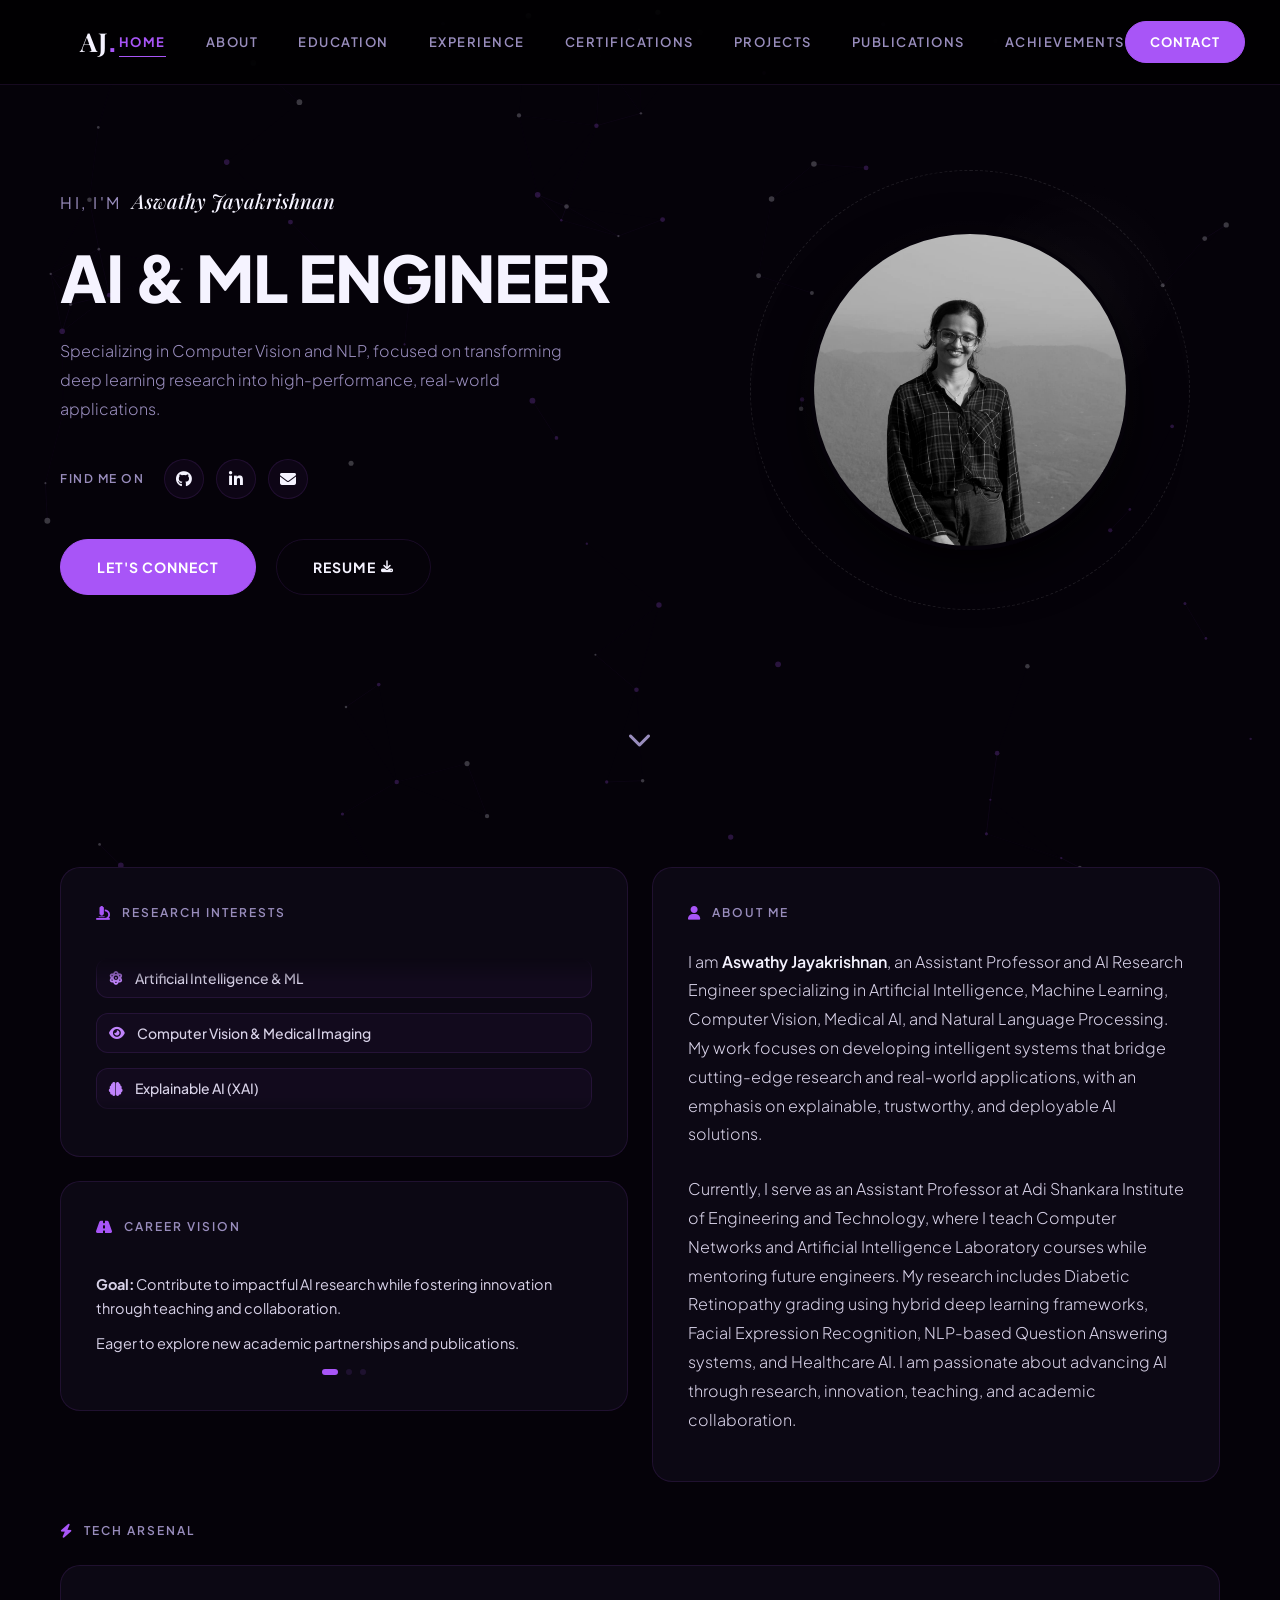
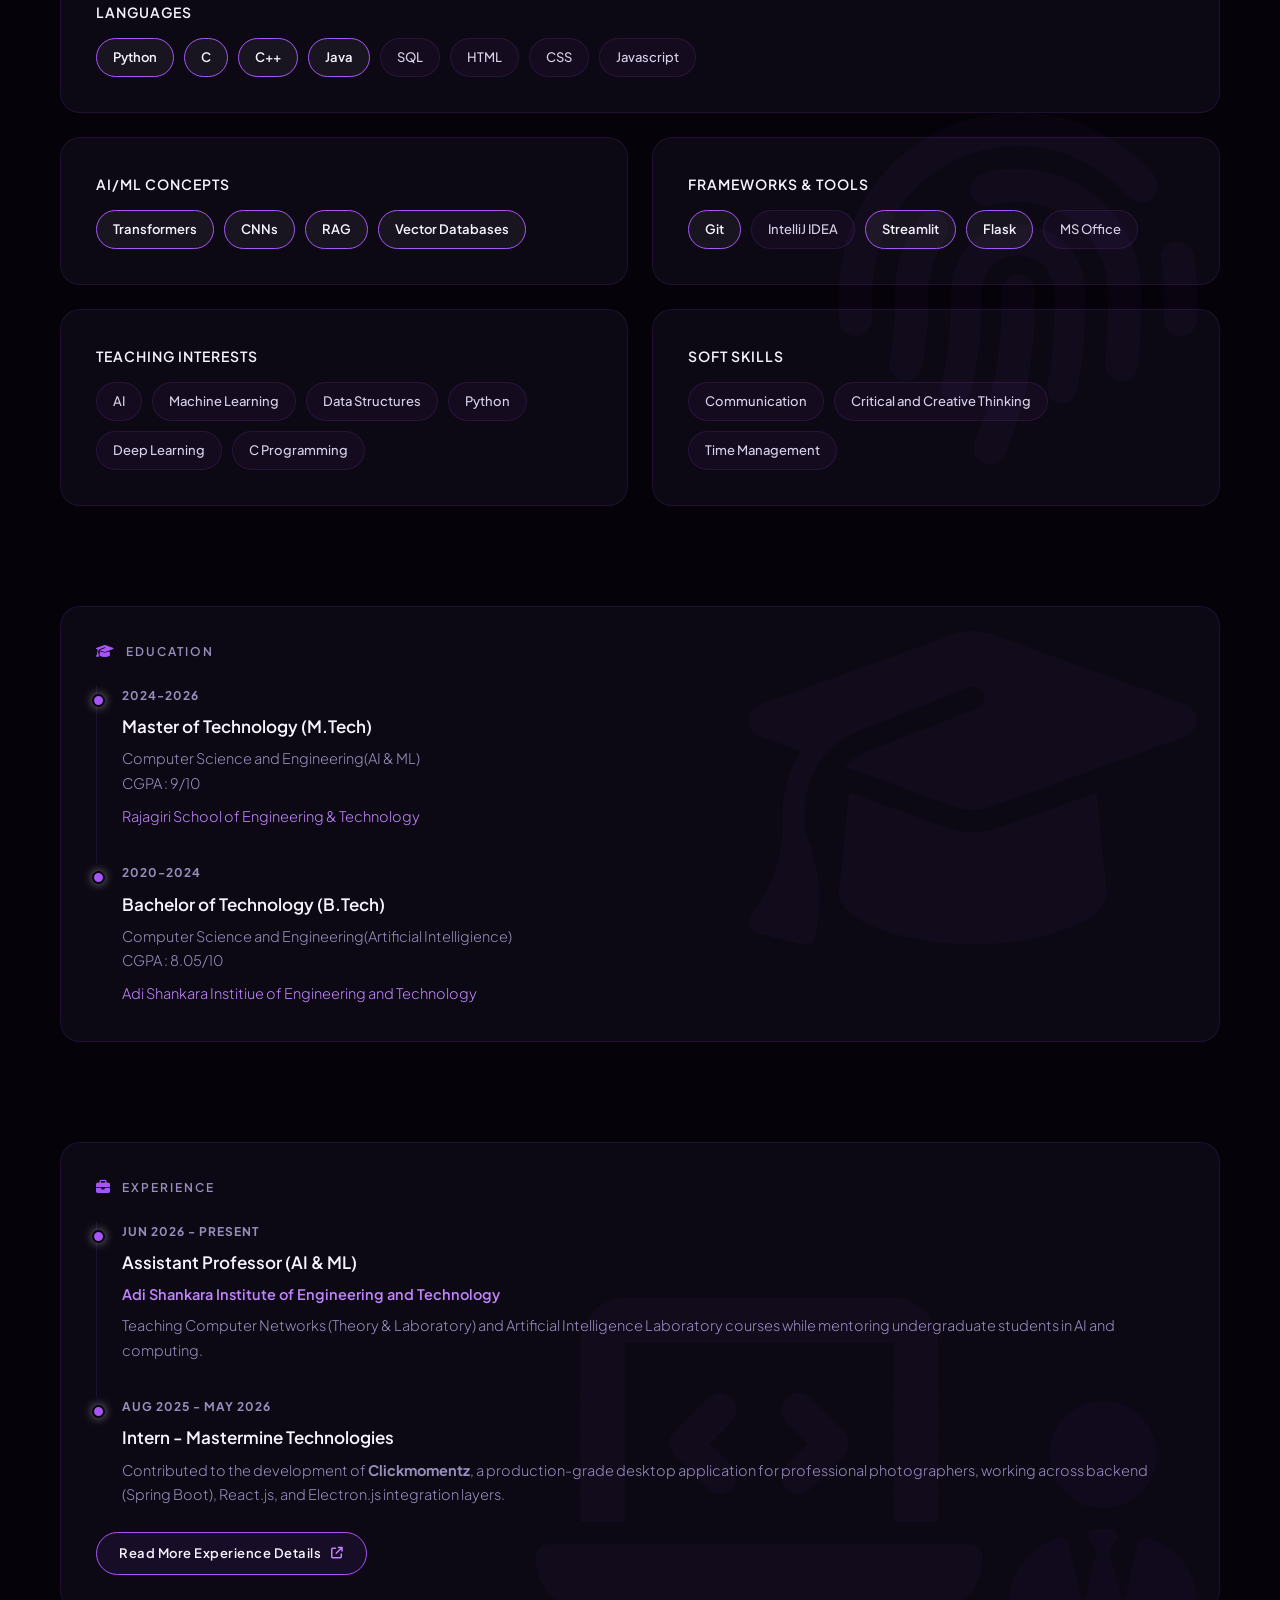
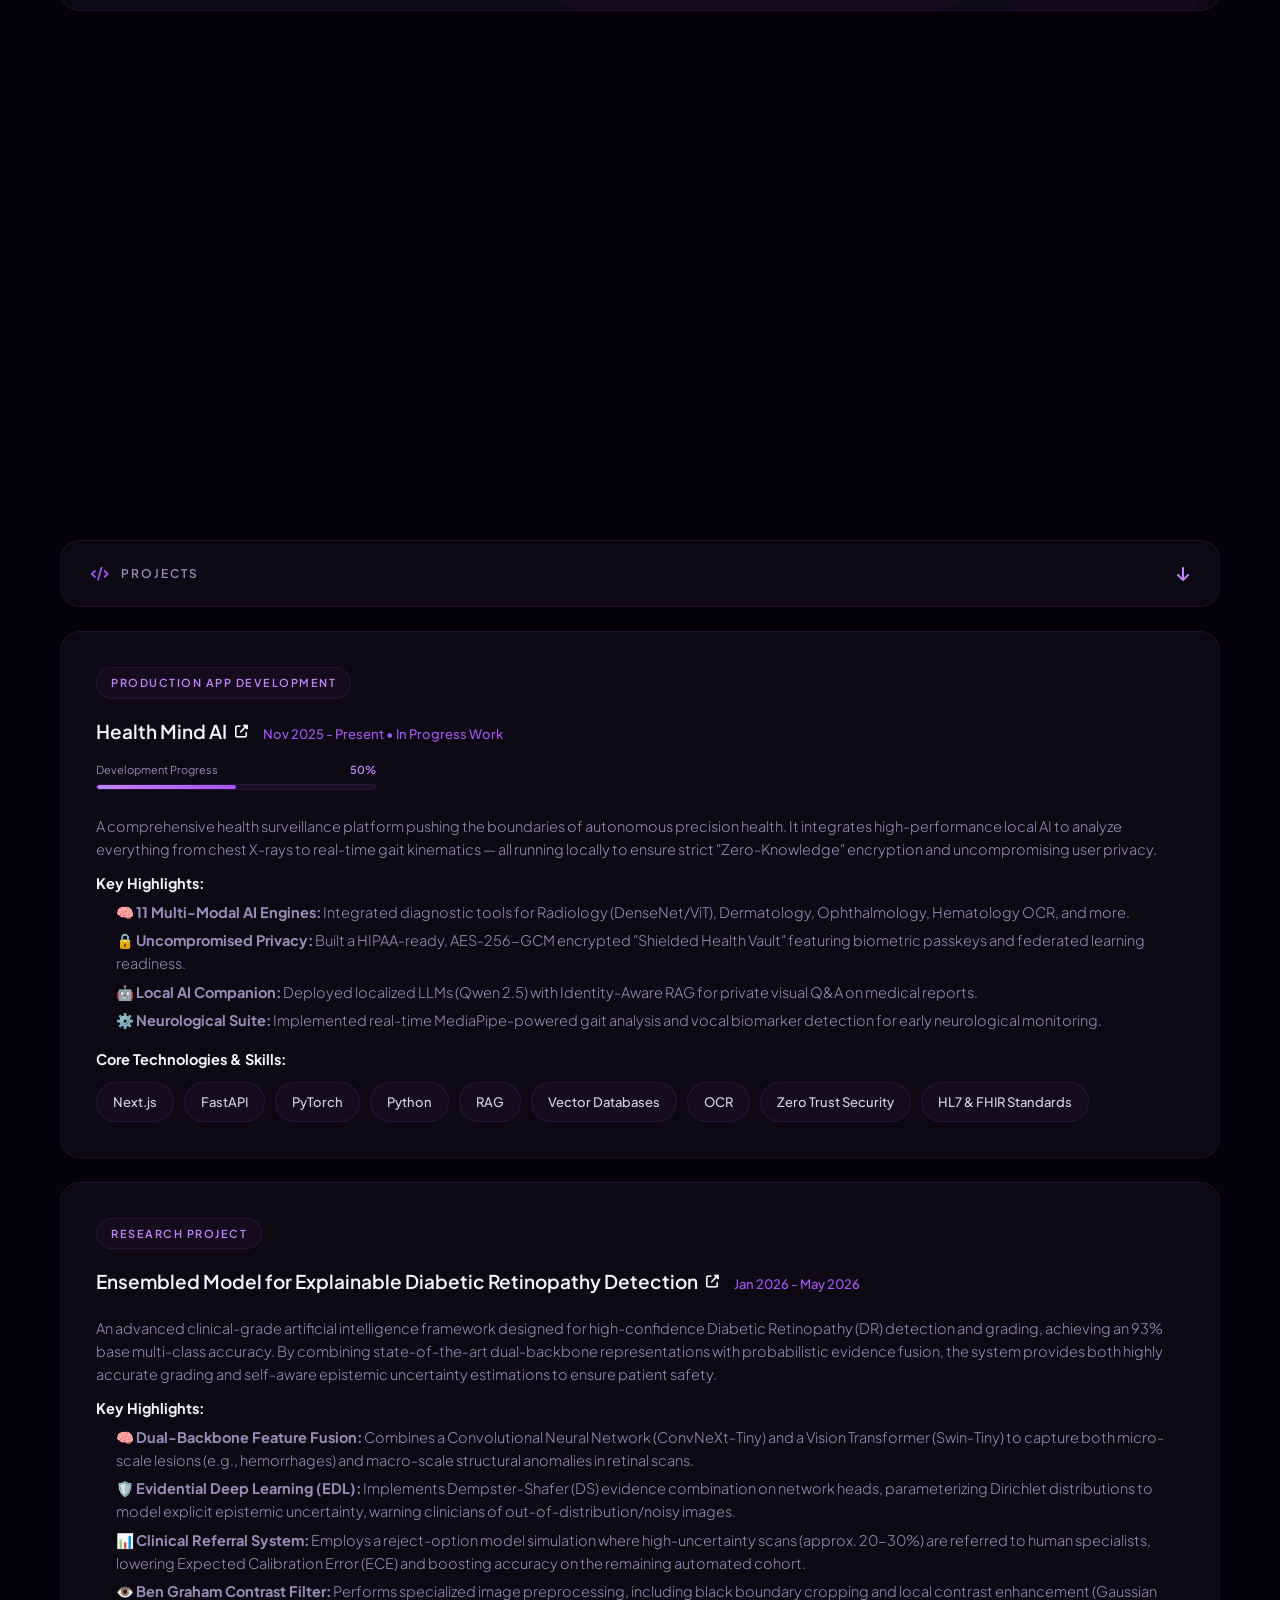
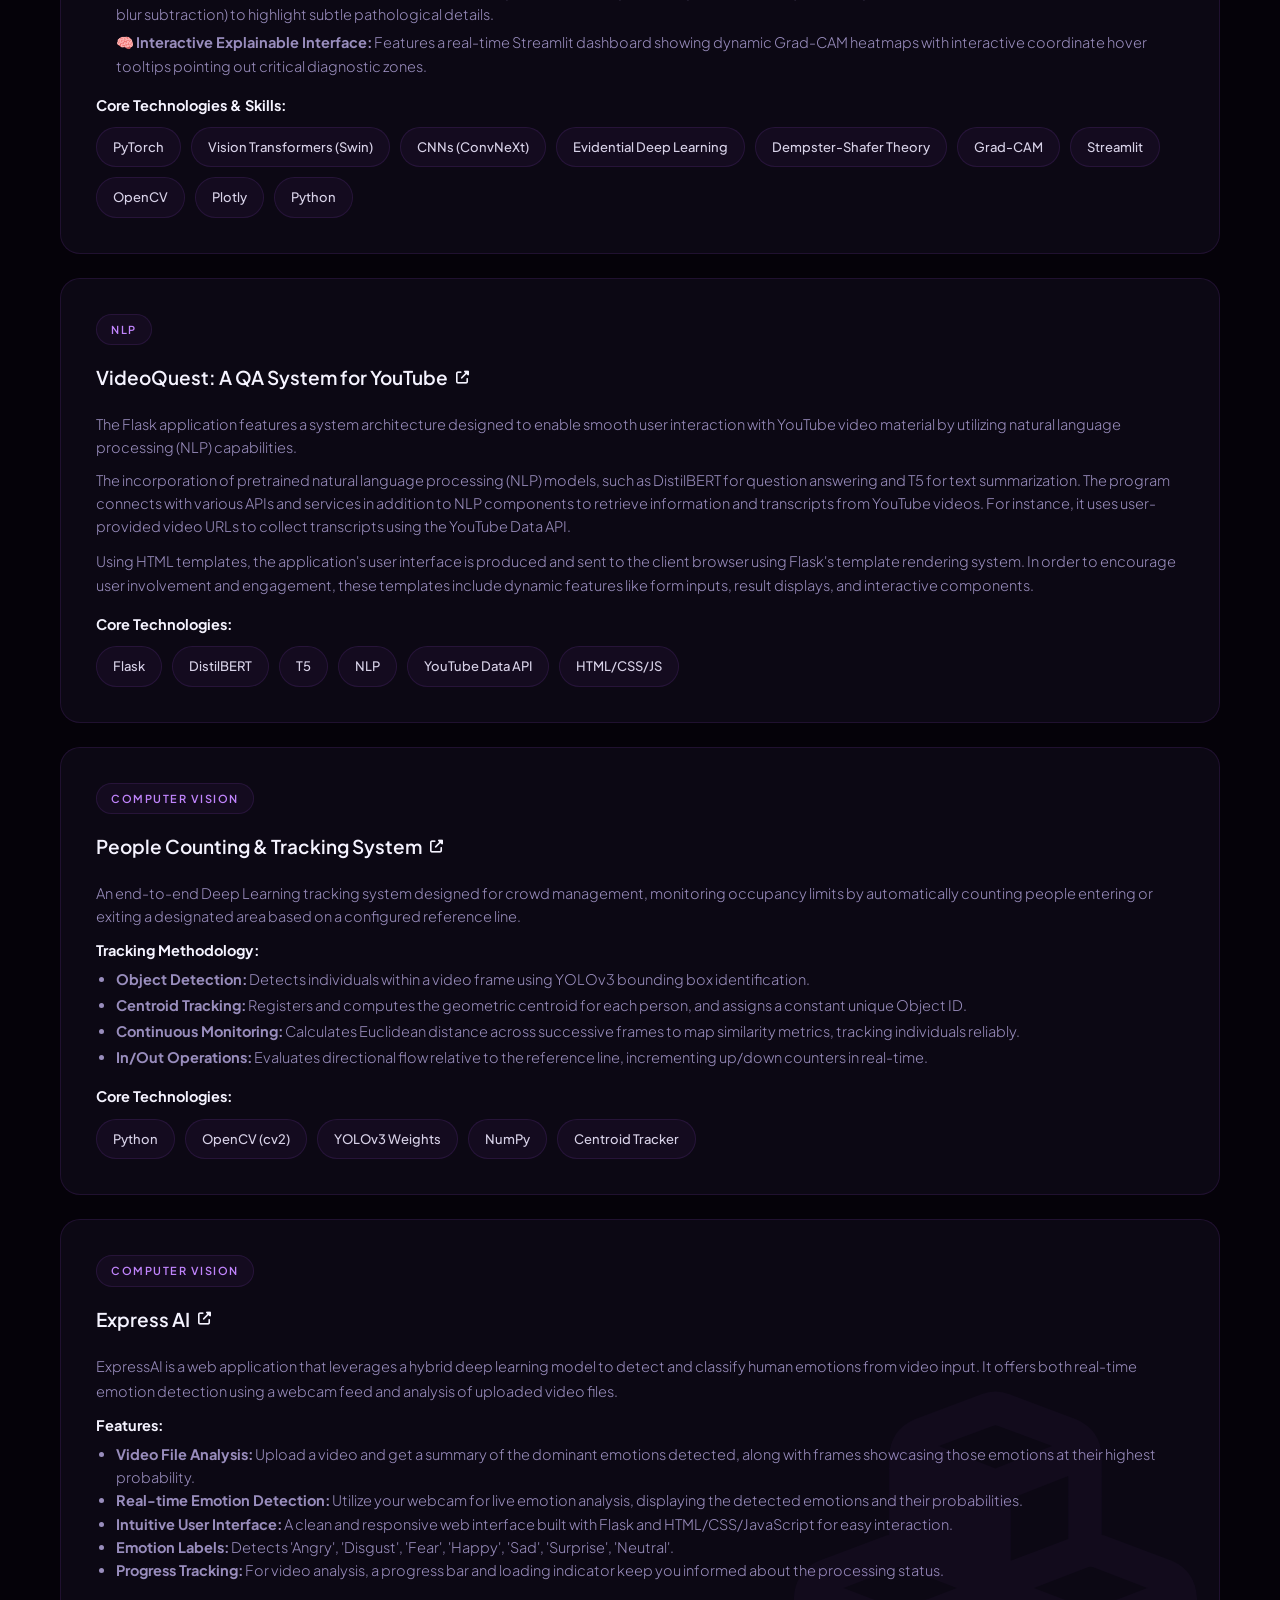
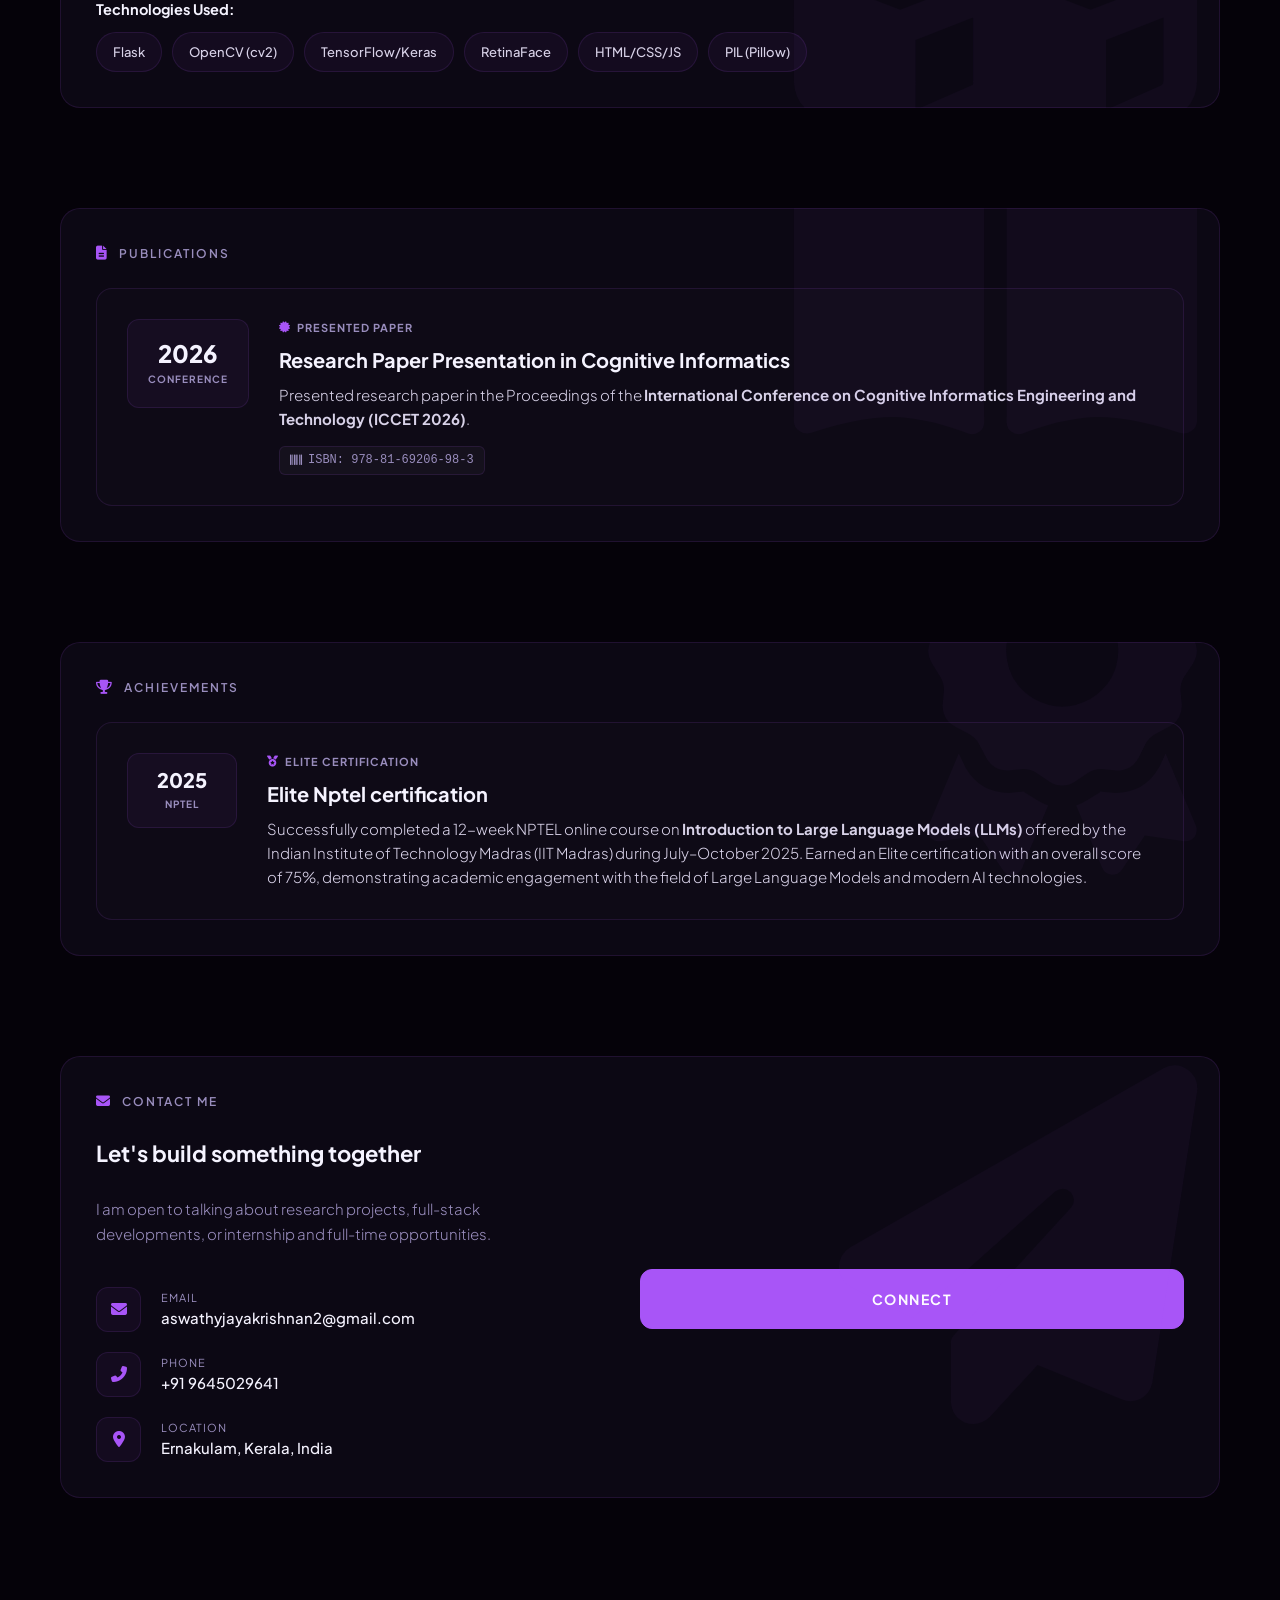
==== commit 6b796c2e: "update" ====
--- a/index.html
+++ b/index.html
@@ -55,12 +55,13 @@
                     class="fab fa-github"></i></a>
                 <a href="https://www.linkedin.com/in/aswathyjk472" target="_blank" title="LinkedIn"><i
                     class="fab fa-linkedin-in"></i></a>
-                <a href="https://mail.google.com/mail/?view=cm&fs=1&to=aswathyjayakrishnan2@gmail.com" target="_blank" title="Email"><i class="fas fa-envelope"></i></a>
+                <a href="https://mail.google.com/mail/?view=cm&fs=1&to=aswathyjayakrishnan2@gmail.com" target="_blank"
+                  title="Email"><i class="fas fa-envelope"></i></a>
               </div>
             </div>
 
             <div class="hero-actions">
-              <a href="#contact" class="btn-primary contact-trigger">Hire me</a>
+              <a href="#contact" class="btn-primary contact-trigger">Let's Connect</a>
               <a href="assets/resume.pdf" download class="btn-secondary">Resume <i class="fas fa-download"
                   style="font-size: 12px; margin-left: 5px;"></i></a>
             </div>
@@ -146,8 +147,16 @@
           <div class="bento-card">
             <div class="title-sm"><i class="fas fa-user"></i> About Me</div>
             <div class="about-text" style="display: flex; flex-direction: column; gap: 14px;">
-              <p>I am <strong>Aswathy Jayakrishnan</strong>, an Assistant Professor and AI Research Engineer specializing in Artificial Intelligence, Machine Learning, Computer Vision, Medical AI, and Natural Language Processing. My work focuses on developing intelligent systems that bridge cutting-edge research and real-world applications, with an emphasis on explainable, trustworthy, and deployable AI solutions.</p>
-              <p>Currently, I serve as an Assistant Professor at Adi Shankara Institute of Engineering and Technology, where I teach Computer Networks and Artificial Intelligence Laboratory courses while mentoring future engineers. My research includes Diabetic Retinopathy grading using hybrid deep learning frameworks, Facial Expression Recognition, NLP-based Question Answering systems, and Healthcare AI. I am passionate about advancing AI through research, innovation, teaching, and academic collaboration.</p>
+              <p>I am <strong>Aswathy Jayakrishnan</strong>, an Assistant Professor and AI Research Engineer
+                specializing in Artificial Intelligence, Machine Learning, Computer Vision, Medical AI, and Natural
+                Language Processing. My work focuses on developing intelligent systems that bridge cutting-edge research
+                and real-world applications, with an emphasis on explainable, trustworthy, and deployable AI solutions.
+              </p>
+              <p>Currently, I serve as an Assistant Professor at Adi Shankara Institute of Engineering and Technology,
+                where I teach Computer Networks and Artificial Intelligence Laboratory courses while mentoring future
+                engineers. My research includes Diabetic Retinopathy grading using hybrid deep learning frameworks,
+                Facial Expression Recognition, NLP-based Question Answering systems, and Healthcare AI. I am passionate
+                about advancing AI through research, innovation, teaching, and academic collaboration.</p>
             </div>
           </div>
         </div>
@@ -266,13 +275,15 @@
         <!-- EXPERIENCE -->
         <div class="bento-card span-2">
           <div class="title-sm"><i class="fas fa-briefcase"></i> Experience</div>
-          
+
           <div class="timeline-item">
             <div class="tl-date">Jun 2026 - Present</div>
             <div class="tl-title">Assistant Professor (AI & ML)</div>
             <div class="tl-desc">
-              <p style="margin-top: 4px; color: var(--accent-1); font-weight: 600; margin-bottom: 6px;">Adi Shankara Institute of Engineering and Technology</p>
-              <p>Teaching Computer Networks (Theory & Laboratory) and Artificial Intelligence Laboratory courses while mentoring undergraduate students in AI and computing.</p>
+              <p style="margin-top: 4px; color: var(--accent-1); font-weight: 600; margin-bottom: 6px;">Adi Shankara
+                Institute of Engineering and Technology</p>
+              <p>Teaching Computer Networks (Theory & Laboratory) and Artificial Intelligence Laboratory courses while
+                mentoring undergraduate students in AI and computing.</p>
             </div>
           </div>
 
@@ -280,13 +291,16 @@
             <div class="tl-date">Aug 2025 - May 2026</div>
             <div class="tl-title">Intern - Mastermine Technologies</div>
             <div class="tl-desc">
-              <p style="margin-bottom: 10px;">Contributed to the development of <strong>Clickmomentz</strong>, a production-grade desktop application for professional photographers, working across backend (Spring Boot), React.js, and Electron.js integration layers.</p>
+              <p style="margin-bottom: 10px;">Contributed to the development of <strong>Clickmomentz</strong>, a
+                production-grade desktop application for professional photographers, working across backend (Spring
+                Boot), React.js, and Electron.js integration layers.</p>
             </div>
           </div>
 
           <!-- READ MORE EXPERIENCE BUTTON -->
           <div class="section-read-more-wrap">
-            <a href="experience.html" target="_blank" rel="noopener noreferrer" class="section-read-more-btn" id="exp-read-more-btn">
+            <a href="experience.html" target="_blank" rel="noopener noreferrer" class="section-read-more-btn"
+              id="exp-read-more-btn">
               <span>Read More Experience Details</span>
               <i class="fas fa-arrow-up-right-from-square"></i>
             </a>
@@ -305,25 +319,31 @@
 
           <ul style="margin-left: 20px; color: var(--text-secondary); line-height: 1.8; margin-bottom: 10px;">
             <li style="margin-bottom: 10px;">
-              <strong>Introduction to Large Language Models</strong> &mdash; <span style="color: var(--accent-1);">NPTEL</span> (Jul 2025)
-              <a href="assets/nptel_certificate.pdf" target="_blank" style="margin-left: 8px; color: var(--text-muted); font-size: 12px; text-decoration: none;">
+              <strong>Introduction to Large Language Models</strong> &mdash; <span
+                style="color: var(--accent-1);">NPTEL</span> (Jul 2025)
+              <a href="assets/nptel_certificate.pdf" target="_blank"
+                style="margin-left: 8px; color: var(--text-muted); font-size: 12px; text-decoration: none;">
                 <i class="fas fa-file-pdf"></i> PDF
               </a>
             </li>
             <li style="margin-bottom: 10px;">
-              <strong>Introduction to Large Language Models</strong> &mdash; <span style="color: var(--accent-1);">Coursera</span> (Apr 2025)
+              <strong>Introduction to Large Language Models</strong> &mdash; <span
+                style="color: var(--accent-1);">Coursera</span> (Apr 2025)
             </li>
             <li style="margin-bottom: 10px;">
-              <strong>Generative AI for UX Designers</strong> &mdash; <span style="color: var(--accent-1);">Coursera</span> (Apr 2025)
+              <strong>Generative AI for UX Designers</strong> &mdash; <span
+                style="color: var(--accent-1);">Coursera</span> (Apr 2025)
             </li>
             <li style="margin-bottom: 10px;">
-              <strong>Intro to Generative AI Learning Path</strong> &mdash; <span style="color: var(--accent-1);">Google Cloud</span> (Apr 2025)
+              <strong>Intro to Generative AI Learning Path</strong> &mdash; <span style="color: var(--accent-1);">Google
+                Cloud</span> (Apr 2025)
             </li>
           </ul>
 
           <!-- READ MORE CERTIFICATIONS BUTTON -->
           <div class="section-read-more-wrap">
-            <a href="certifications.html" target="_blank" rel="noopener noreferrer" class="section-read-more-btn" id="cert-read-more-btn">
+            <a href="certifications.html" target="_blank" rel="noopener noreferrer" class="section-read-more-btn"
+              id="cert-read-more-btn">
               <span>Read More Certifications</span>
               <i class="fas fa-arrow-up-right-from-square"></i>
             </a>
@@ -622,7 +642,8 @@
       <section class="page-section" id="achievements">
         <div class="bento-card span-2">
           <div class="title-sm"><i class="fas fa-trophy"></i> Achievements</div>
-          <a href="file:///C:/Users/aswat/Downloads/Introduction%20to%20Large%20Language%20Models%20(LLMs).pdf" target="_blank" style="text-decoration: none; color: inherit; display: block;">
+          <a href="file:///C:/Users/aswat/Downloads/Introduction%20to%20Large%20Language%20Models%20(LLMs).pdf"
+            target="_blank" style="text-decoration: none; color: inherit; display: block;">
             <div class="publication-card">
               <div class="pub-badge" style="padding: 15px;">
                 <span class="pub-year" style="font-size: 20px;">2025</span>
@@ -632,7 +653,10 @@
                 <div class="pub-status"><i class="fas fa-medal"></i> Elite Certification</div>
                 <h3 class="pub-title">Elite Nptel certification</h3>
                 <p class="pub-venue">
-                  Successfully completed a 12-week NPTEL online course on <strong>Introduction to Large Language Models (LLMs)</strong> offered by the Indian Institute of Technology Madras (IIT Madras) during July–October 2025. Earned an Elite certification with an overall score of 75%, demonstrating academic engagement with the field of Large Language Models and modern AI technologies.
+                  Successfully completed a 12-week NPTEL online course on <strong>Introduction to Large Language Models
+                    (LLMs)</strong> offered by the Indian Institute of Technology Madras (IIT Madras) during
+                  July–October 2025. Earned an Elite certification with an overall score of 75%, demonstrating academic
+                  engagement with the field of Large Language Models and modern AI technologies.
                 </p>
               </div>
             </div>
@@ -658,8 +682,8 @@
                   <div class="icon-wrap"><i class="fas fa-envelope"></i></div>
                   <div class="detail-content">
                     <span class="detail-label">Email</span>
-                    <a href="https://mail.google.com/mail/?view=cm&fs=1&to=aswathyjayakrishnan2@gmail.com" target="_blank"
-                      class="detail-value">aswathyjayakrishnan2@gmail.com</a>
+                    <a href="https://mail.google.com/mail/?view=cm&fs=1&to=aswathyjayakrishnan2@gmail.com"
+                      target="_blank" class="detail-value">aswathyjayakrishnan2@gmail.com</a>
                   </div>
                 </div>
 
@@ -682,7 +706,9 @@
             </div>
 
             <div class="contact-form-panel" style="justify-content: center; display: flex;">
-              <a href="https://mail.google.com/mail/?view=cm&fs=1&to=aswathyjayakrishnan2@gmail.com" target="_blank" class="btn-submit" style="text-align: center; text-decoration: none; display: inline-block; width: auto; padding: 18px 40px;">Connect</a>
+              <a href="https://mail.google.com/mail/?view=cm&fs=1&to=aswathyjayakrishnan2@gmail.com" target="_blank"
+                class="btn-submit"
+                style="text-align: center; text-decoration: none; display: inline-block; width: auto; padding: 18px 40px;">Connect</a>
             </div>
           </div>
         </div>
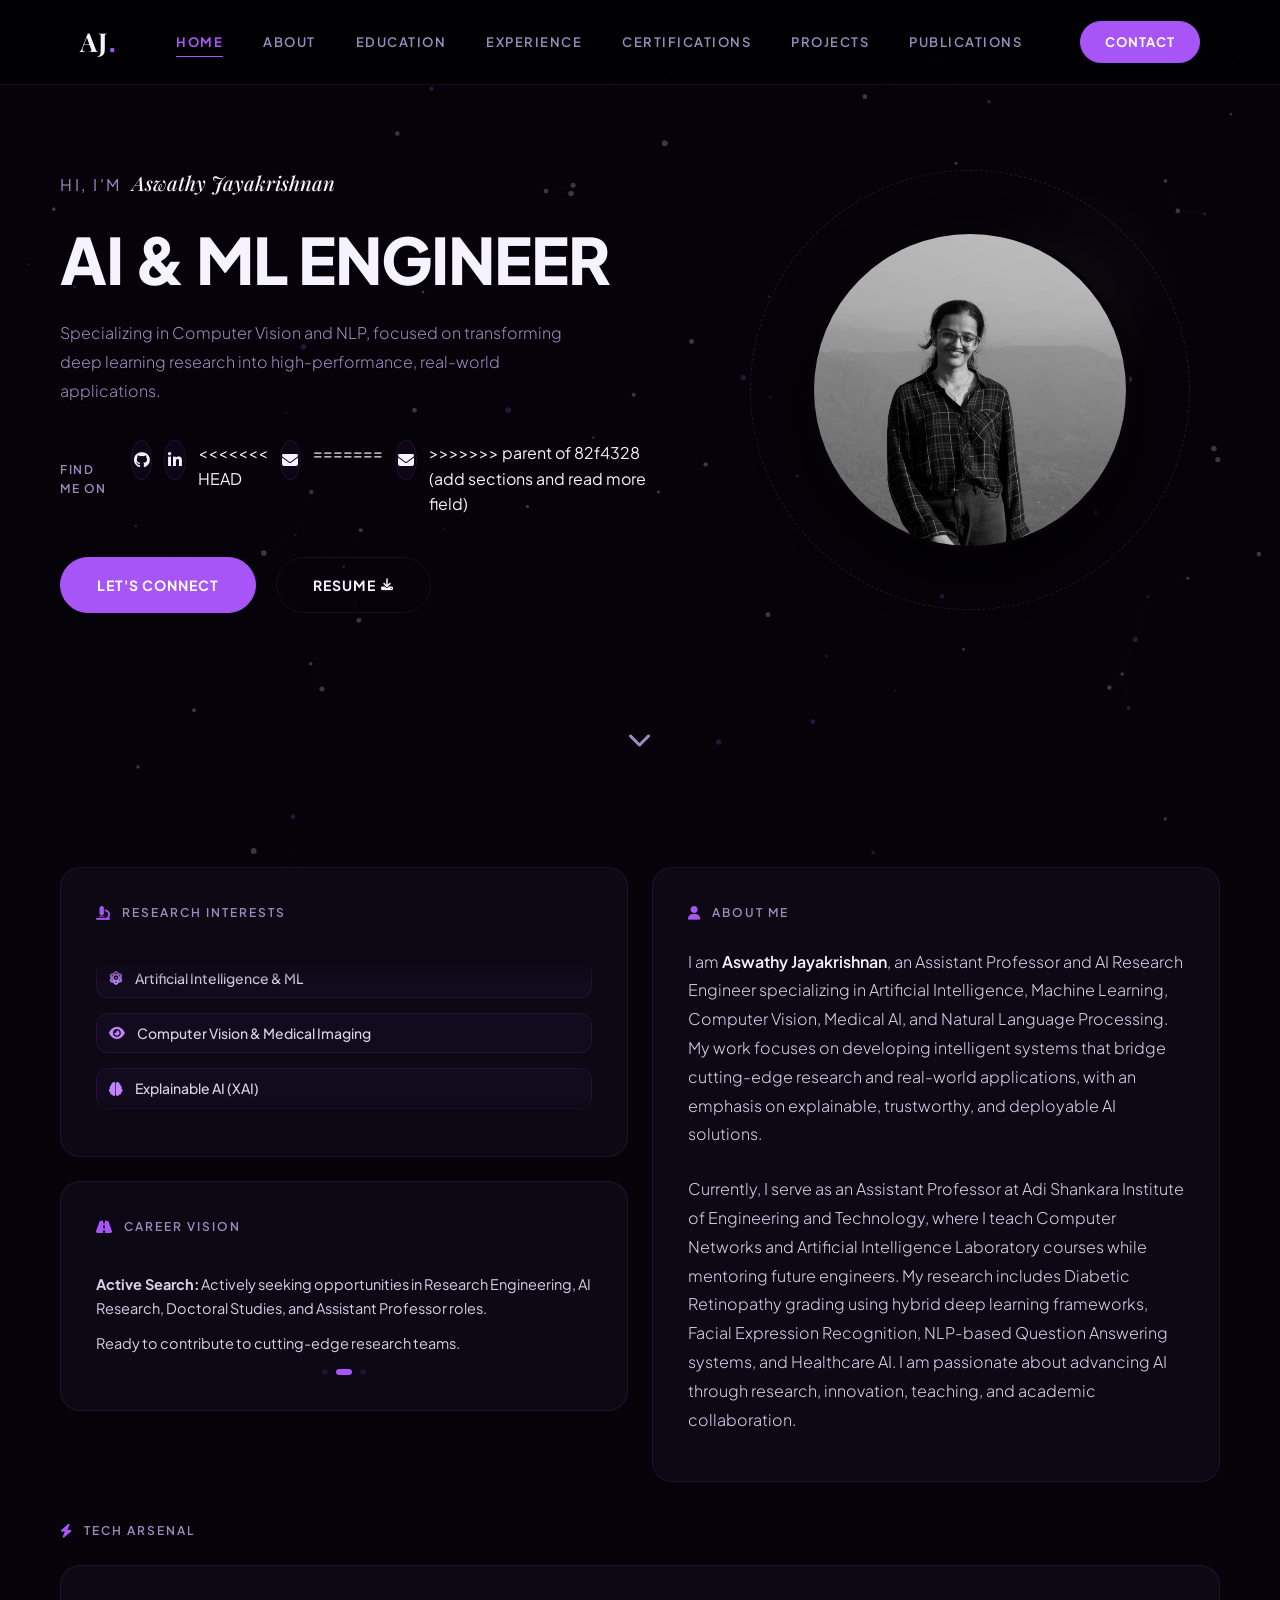
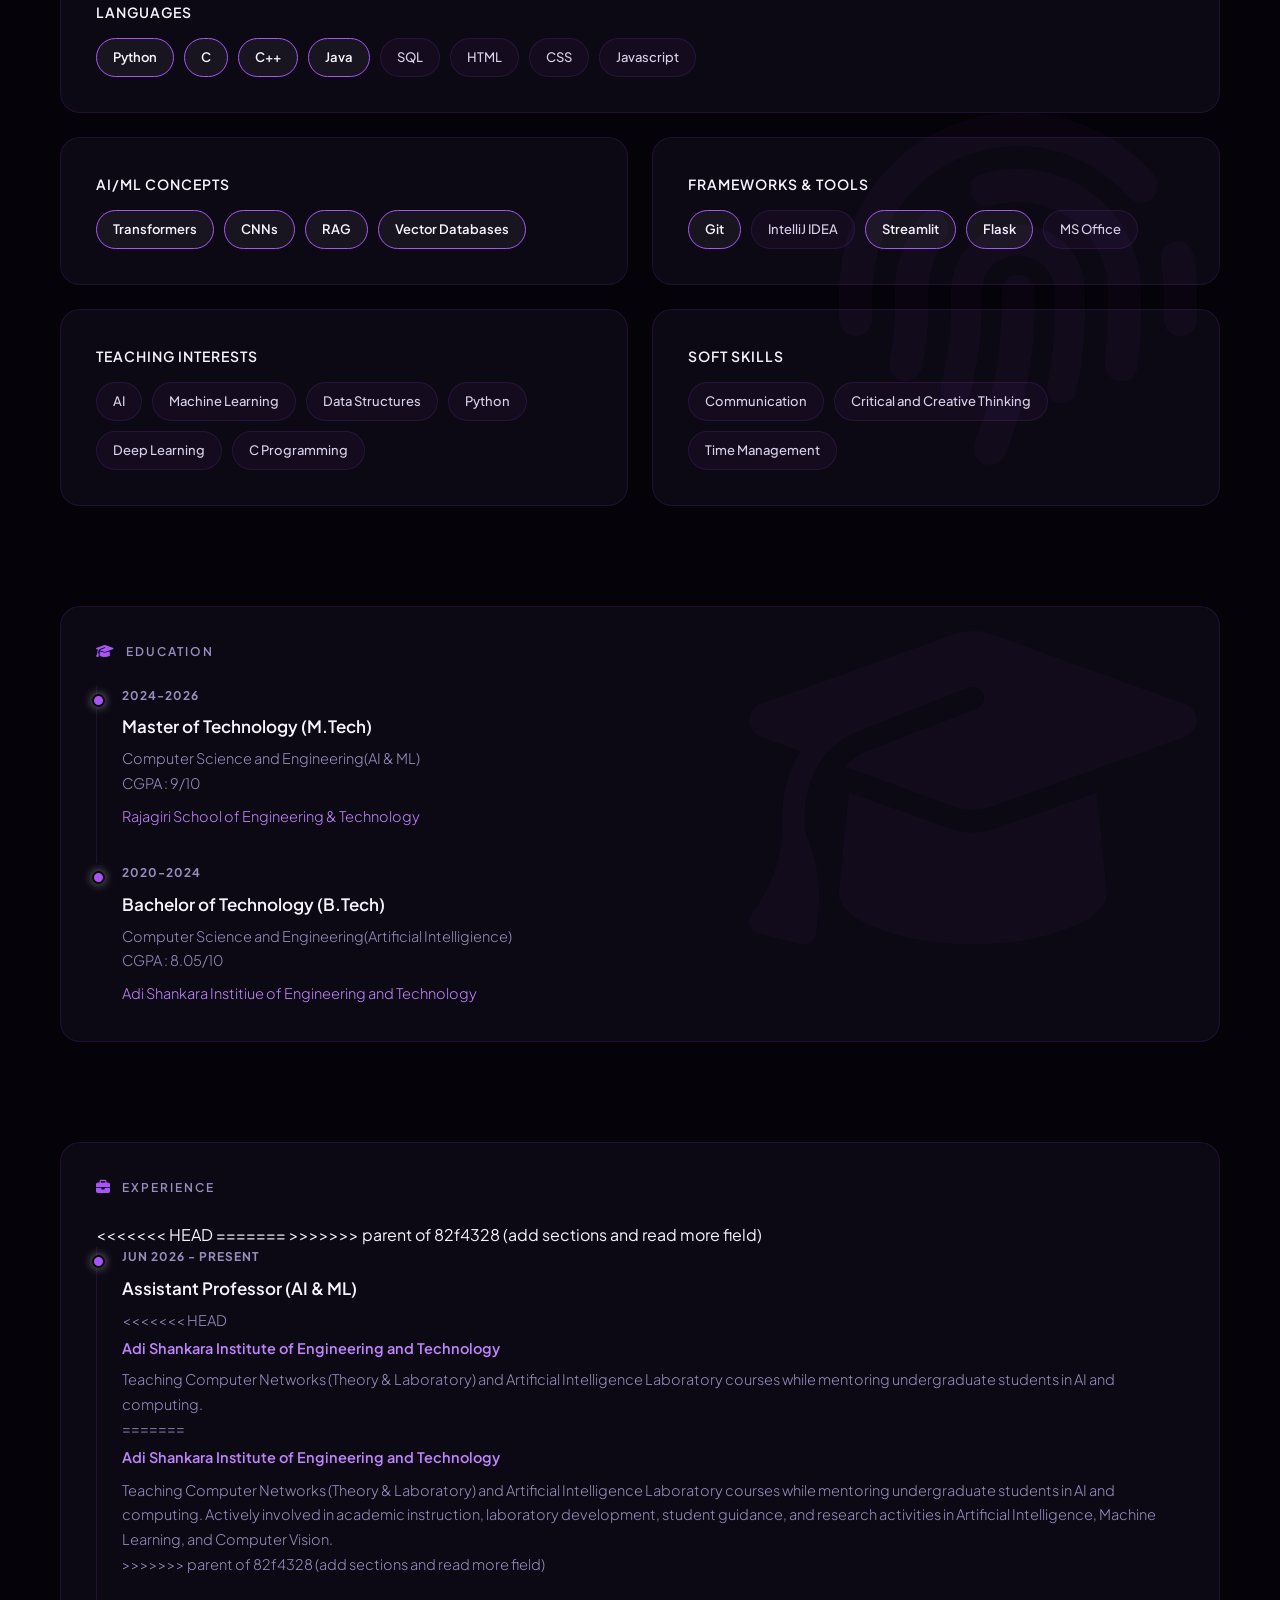
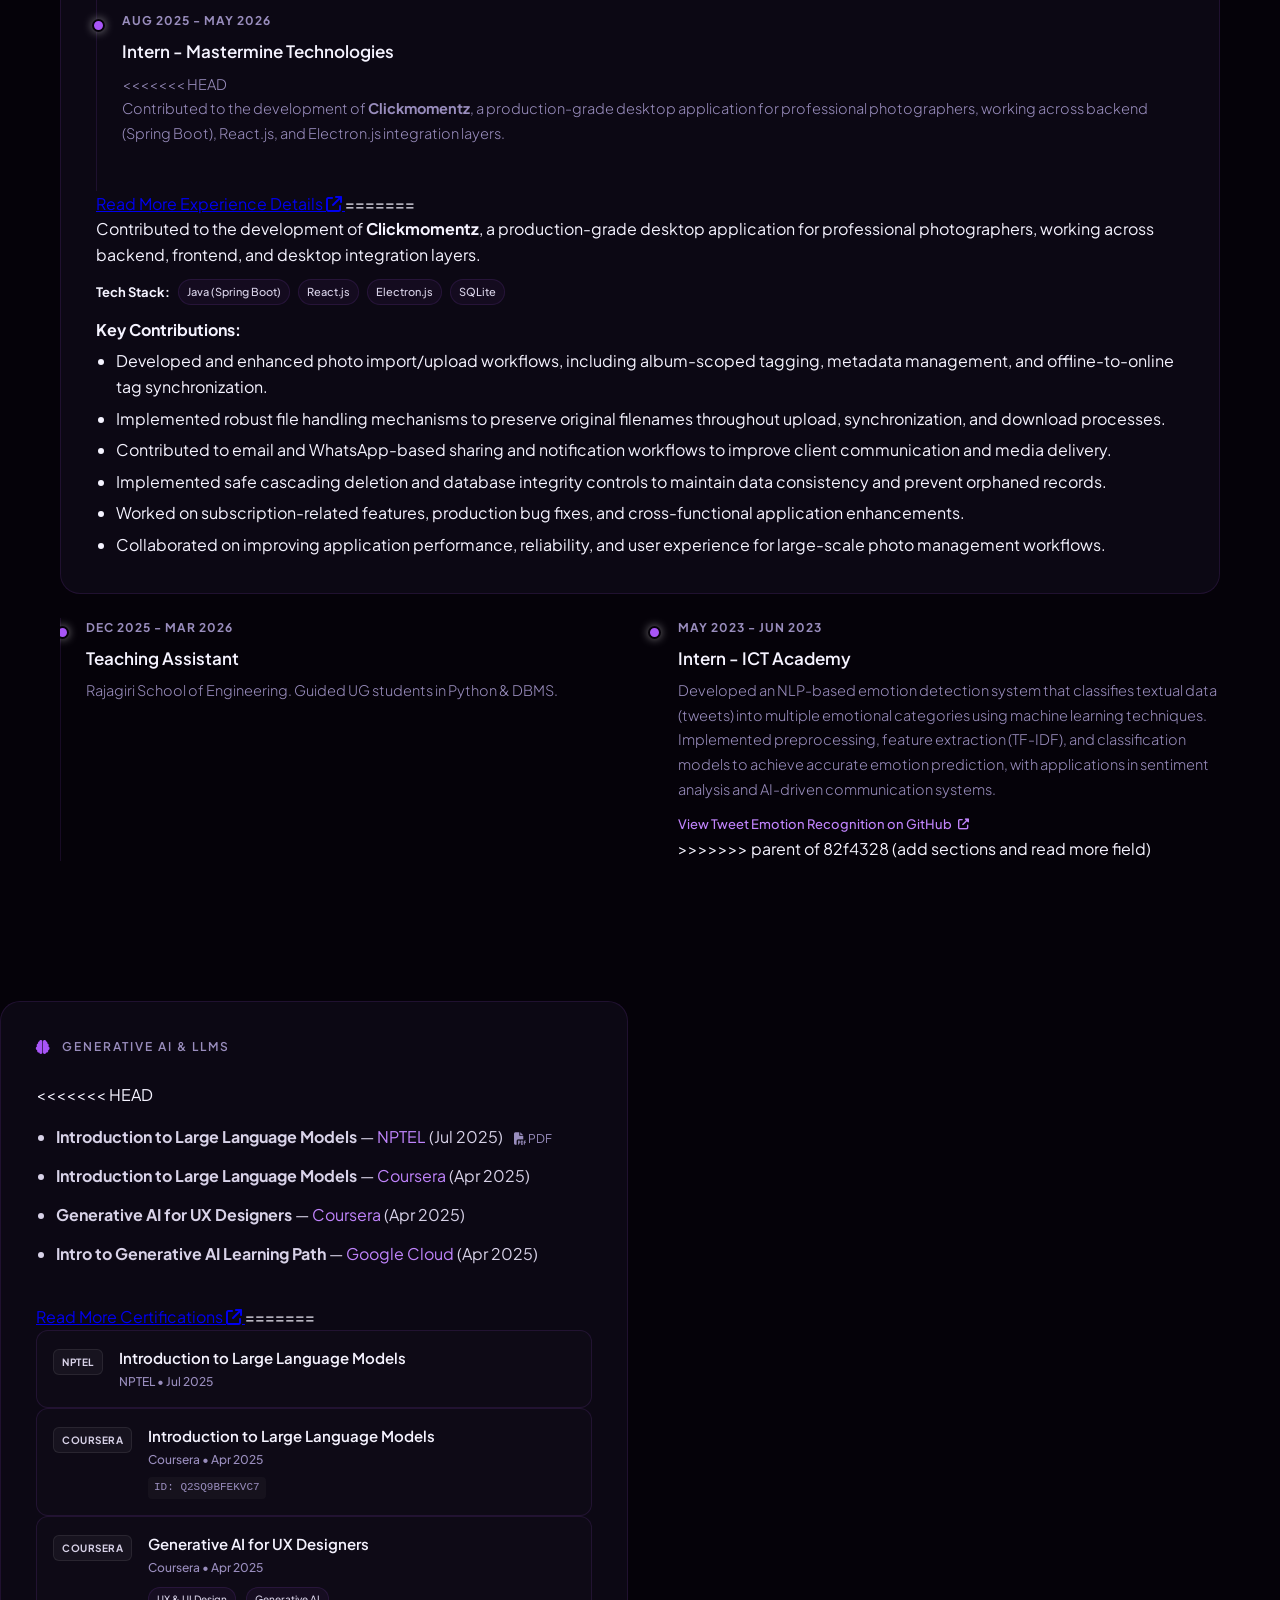
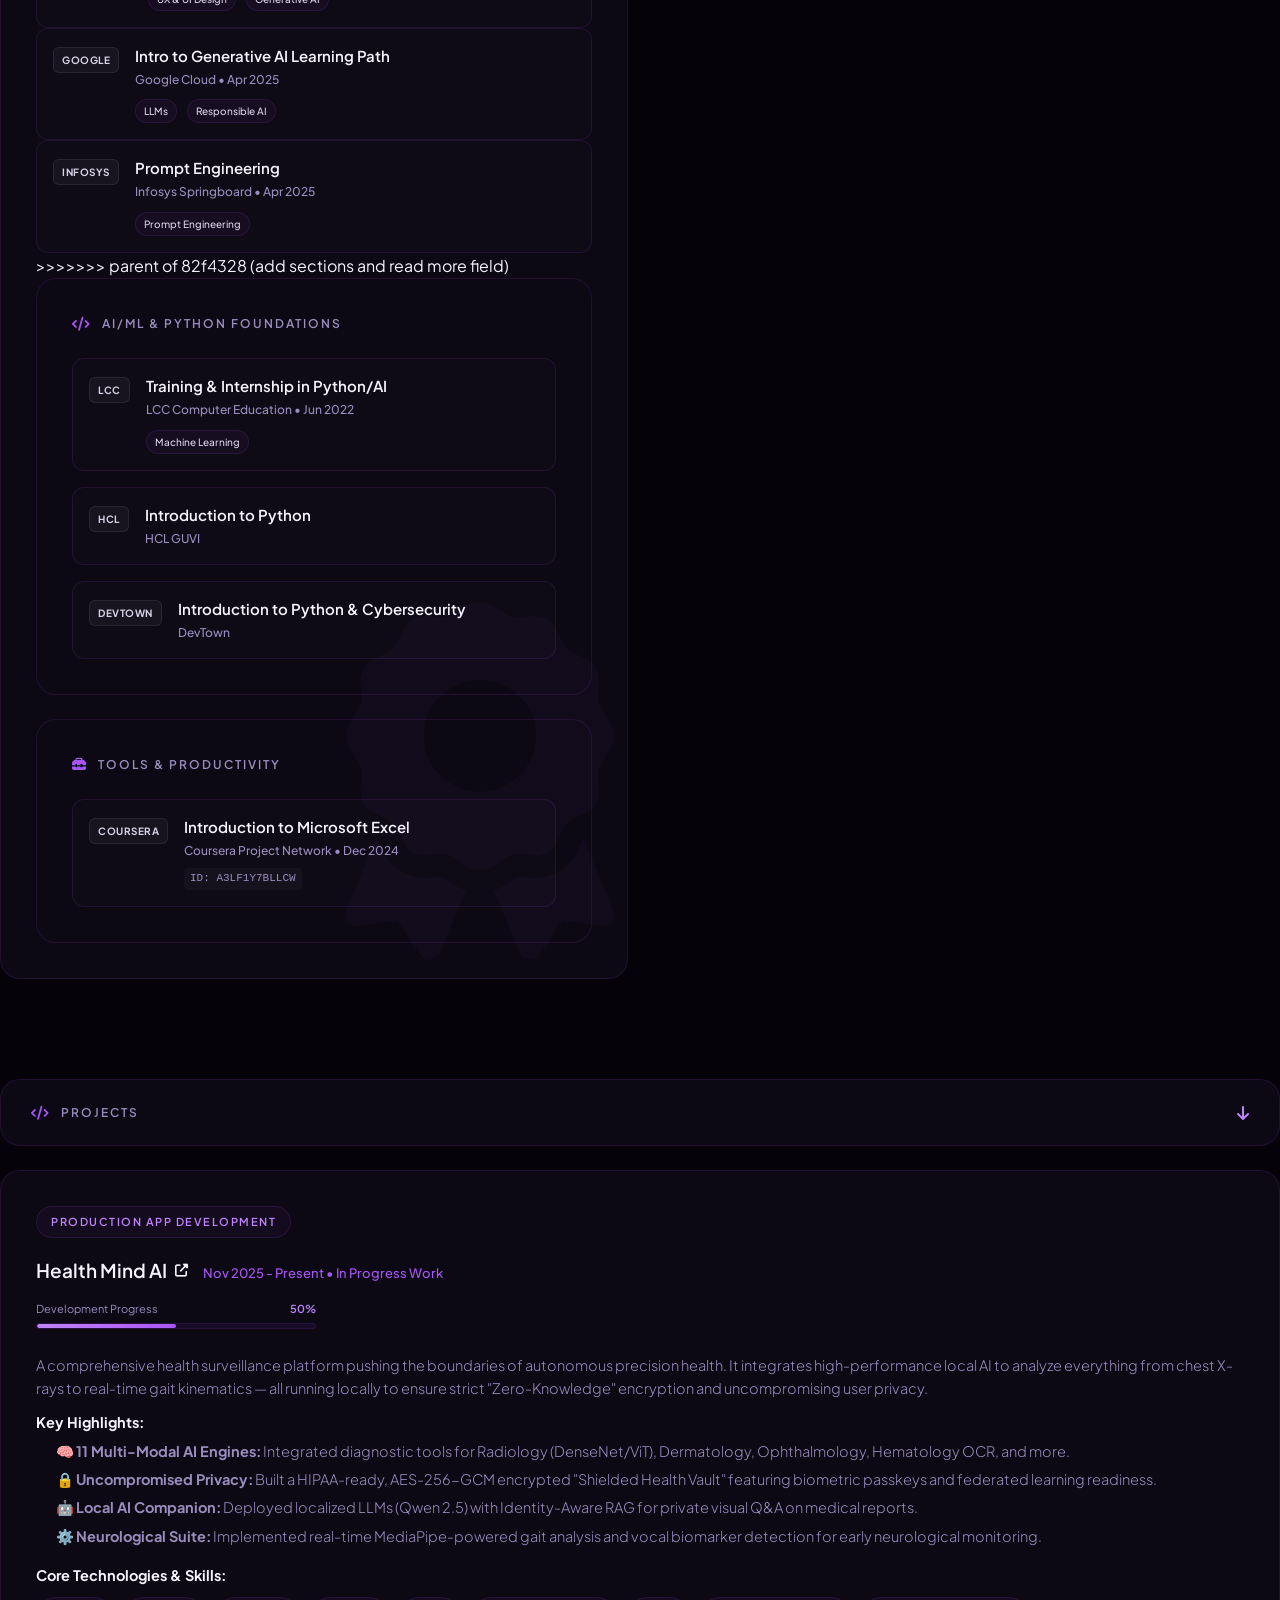
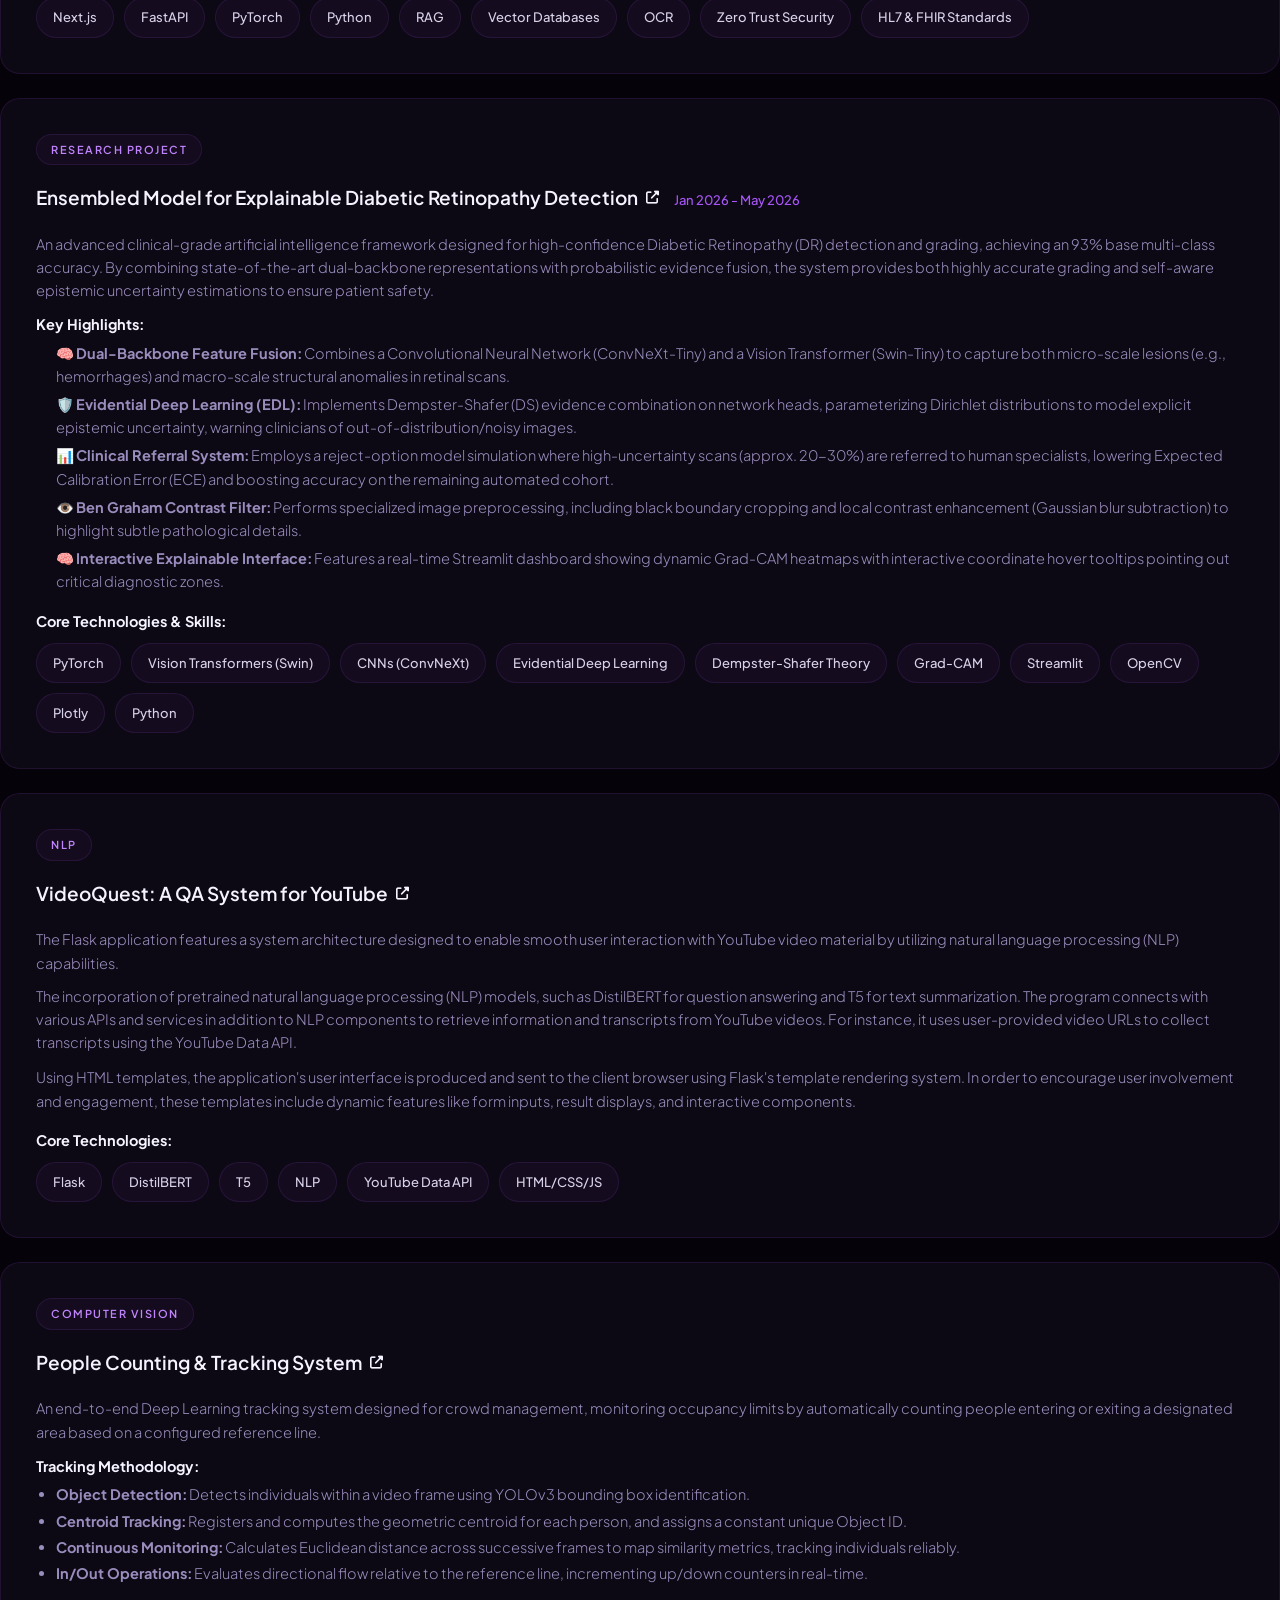
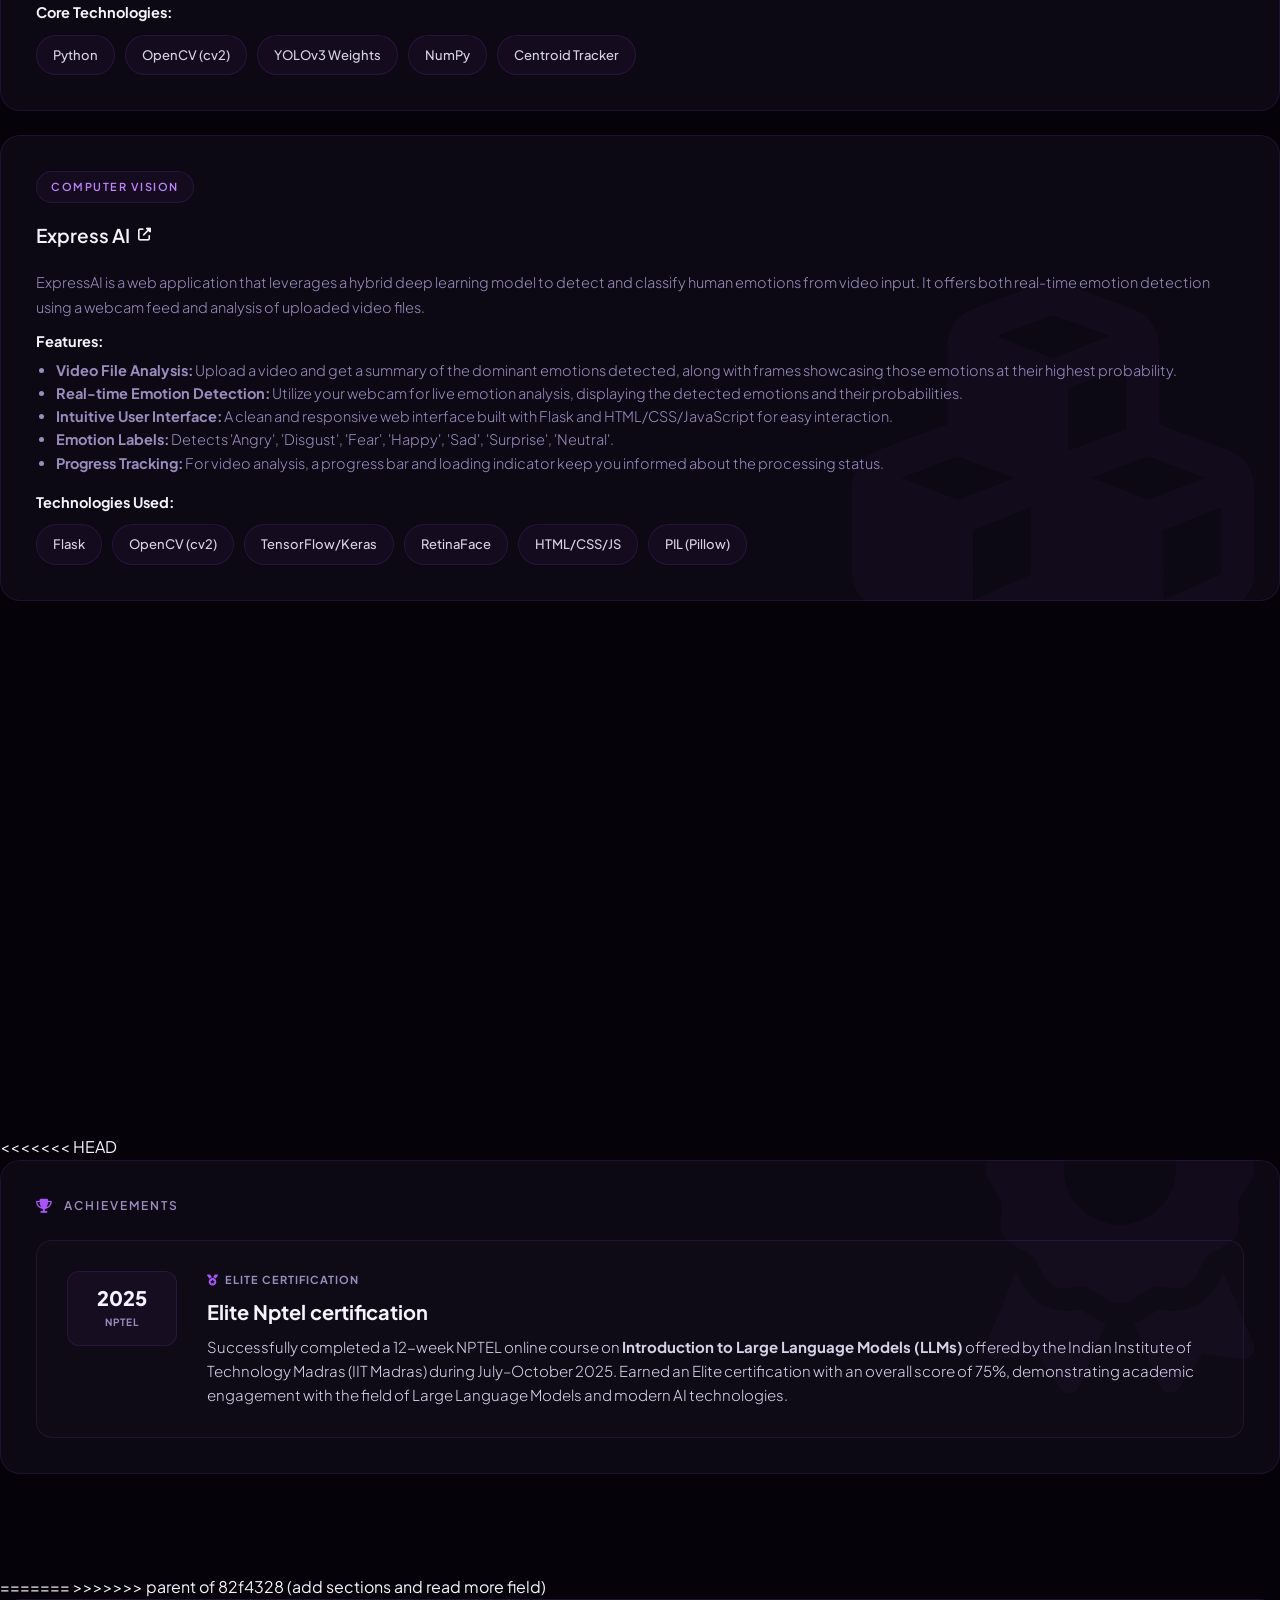
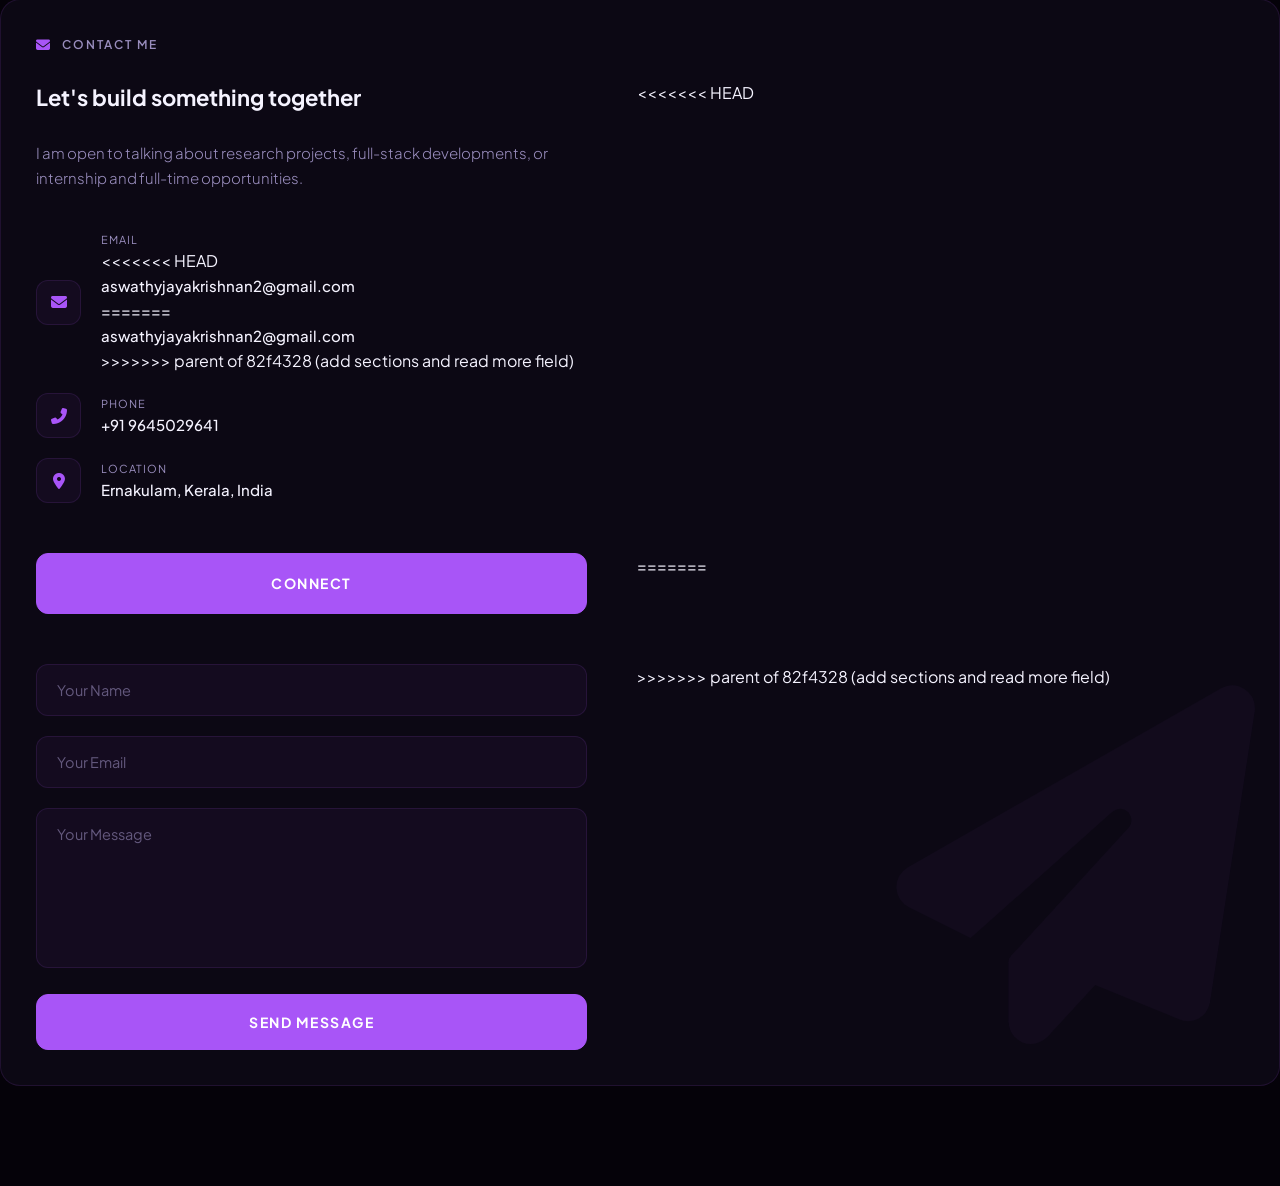
==== commit 64b025ab: "revert" ====
--- a/index.html
+++ b/index.html
@@ -23,7 +23,6 @@
       <a href="#certifications">Certifications</a>
       <a href="#projects">Projects</a>
       <a href="#publications">Publications</a>
-      <a href="#achievements">Achievements</a>
     </div>
     <a href="#contact" class="nav-contact-btn contact-trigger">Contact</a>
     <button class="mobile-menu-toggle" aria-label="Toggle Menu">
@@ -55,8 +54,12 @@
                     class="fab fa-github"></i></a>
                 <a href="https://www.linkedin.com/in/aswathyjk472" target="_blank" title="LinkedIn"><i
                     class="fab fa-linkedin-in"></i></a>
+<<<<<<< HEAD
                 <a href="https://mail.google.com/mail/?view=cm&fs=1&to=aswathyjayakrishnan2@gmail.com" target="_blank"
                   title="Email"><i class="fas fa-envelope"></i></a>
+=======
+                <a href="mailto:aswathyjayakrishnan2@gmail.com" title="Email"><i class="fas fa-envelope"></i></a>
+>>>>>>> parent of 82f4328 (add sections and read more field)
               </div>
             </div>
 
@@ -275,22 +278,30 @@
         <!-- EXPERIENCE -->
         <div class="bento-card span-2">
           <div class="title-sm"><i class="fas fa-briefcase"></i> Experience</div>
-
+<<<<<<< HEAD
+
+=======
+>>>>>>> parent of 82f4328 (add sections and read more field)
           <div class="timeline-item">
             <div class="tl-date">Jun 2026 - Present</div>
             <div class="tl-title">Assistant Professor (AI & ML)</div>
             <div class="tl-desc">
+<<<<<<< HEAD
               <p style="margin-top: 4px; color: var(--accent-1); font-weight: 600; margin-bottom: 6px;">Adi Shankara
                 Institute of Engineering and Technology</p>
               <p>Teaching Computer Networks (Theory & Laboratory) and Artificial Intelligence Laboratory courses while
                 mentoring undergraduate students in AI and computing.</p>
-            </div>
-          </div>
-
-          <div class="timeline-item" style="border-left-color:transparent; padding-bottom: 0;">
+=======
+              <p style="margin-top: 4px; color: var(--accent-1); font-weight: 600; margin-bottom: 8px;">Adi Shankara Institute of Engineering and Technology</p>
+              <p>Teaching Computer Networks (Theory & Laboratory) and Artificial Intelligence Laboratory courses while mentoring undergraduate students in AI and computing. Actively involved in academic instruction, laboratory development, student guidance, and research activities in Artificial Intelligence, Machine Learning, and Computer Vision.</p>
+>>>>>>> parent of 82f4328 (add sections and read more field)
+            </div>
+          </div>
+          <div class="timeline-item">
             <div class="tl-date">Aug 2025 - May 2026</div>
             <div class="tl-title">Intern - Mastermine Technologies</div>
             <div class="tl-desc">
+<<<<<<< HEAD
               <p style="margin-bottom: 10px;">Contributed to the development of <strong>Clickmomentz</strong>, a
                 production-grade desktop application for professional photographers, working across backend (Spring
                 Boot), React.js, and Electron.js integration layers.</p>
@@ -304,6 +315,57 @@
               <span>Read More Experience Details</span>
               <i class="fas fa-arrow-up-right-from-square"></i>
             </a>
+=======
+              <p style="margin-bottom: 12px;">Contributed to the development of <strong>Clickmomentz</strong>, a
+                production-grade desktop application for professional photographers, working across backend, frontend,
+                and desktop integration layers.</p>
+
+              <div style="margin-bottom: 12px; display: flex; align-items: center; gap: 8px; flex-wrap: wrap;">
+                <strong style="color: var(--text-main); font-size: 13px;">Tech Stack:</strong>
+                <span class="skill-chip" style="font-size: 11px; padding: 3px 8px;">Java (Spring Boot)</span>
+                <span class="skill-chip" style="font-size: 11px; padding: 3px 8px;">React.js</span>
+                <span class="skill-chip" style="font-size: 11px; padding: 3px 8px;">Electron.js</span>
+                <span class="skill-chip" style="font-size: 11px; padding: 3px 8px;">SQLite</span>
+              </div>
+
+              <strong style="color: var(--text-main); display: block; margin-bottom: 6px;">Key Contributions:</strong>
+              <ul style="margin-left: 20px; margin-top: 5px; margin-bottom: 0;">
+                <li style="margin-bottom: 6px;">Developed and enhanced photo import/upload workflows, including
+                  album-scoped tagging, metadata management, and offline-to-online tag synchronization.</li>
+                <li style="margin-bottom: 6px;">Implemented robust file handling mechanisms to preserve original
+                  filenames throughout upload, synchronization, and download processes.</li>
+                <li style="margin-bottom: 6px;">Contributed to email and WhatsApp-based sharing and notification
+                  workflows to improve client communication and media delivery.</li>
+                <li style="margin-bottom: 6px;">Implemented safe cascading deletion and database integrity controls to
+                  maintain data consistency and prevent orphaned records.</li>
+                <li style="margin-bottom: 6px;">Worked on subscription-related features, production bug fixes, and
+                  cross-functional application enhancements.</li>
+                <li>Collaborated on improving application performance, reliability, and user experience for large-scale
+                  photo management workflows.</li>
+              </ul>
+            </div>
+          </div>
+          <div class="timeline-item">
+            <div class="tl-date">Dec 2025 - Mar 2026</div>
+            <div class="tl-title">Teaching Assistant</div>
+            <div class="tl-desc">Rajagiri School of Engineering. Guided UG students in Python & DBMS.</div>
+          </div>
+          <div class="timeline-item" style="border-left-color:transparent; padding-bottom:0;">
+            <div class="tl-date">May 2023 - Jun 2023</div>
+            <div class="tl-title">Intern - ICT Academy</div>
+            <div class="tl-desc">
+              <p style="margin-bottom: 10px;">Developed an NLP-based emotion detection system that classifies textual
+                data (tweets) into multiple emotional categories using machine learning techniques. Implemented
+                preprocessing, feature extraction (TF-IDF), and classification models to achieve accurate emotion
+                prediction, with applications in sentiment analysis and AI-driven communication systems.</p>
+              <a href="https://github.com/aswathyjk472/Tweet-Emotion-Recognition" target="_blank"
+                style="color: var(--accent-1); text-decoration: none; font-weight: 500; display: inline-flex; align-items: center; gap: 6px; font-size: 13px; transition: color 0.2s ease;"
+                onmouseover="this.style.color='var(--text-main)'" onmouseout="this.style.color='var(--accent-1)'">
+                View Tweet Emotion Recognition on GitHub <i class="fas fa-external-link-alt"
+                  style="font-size: 11px;"></i>
+              </a>
+            </div>
+>>>>>>> parent of 82f4328 (add sections and read more field)
           </div>
         </div>
         <div class="section-bg-icon" style="display: flex; gap: 2vw; align-items: baseline;"><i
@@ -313,10 +375,12 @@
       <!-- ====== CERTIFICATIONS PAGE ====== -->
       <section class="page-section" id="certifications">
 
-        <!-- Featured Certifications Overview -->
-        <div class="bento-card span-2">
-          <div class="title-sm"><i class="fas fa-award"></i> Certifications</div>
-
+        <!-- Category 1: Generative AI & LLMs -->
+        <div class="bento-card">
+          <div class="title-sm"><i class="fas fa-brain"></i> Generative AI & LLMs</div>
+          <div class="certifications-list">
+
+<<<<<<< HEAD
           <ul style="margin-left: 20px; color: var(--text-secondary); line-height: 1.8; margin-bottom: 10px;">
             <li style="margin-bottom: 10px;">
               <strong>Introduction to Large Language Models</strong> &mdash; <span
@@ -347,9 +411,137 @@
               <span>Read More Certifications</span>
               <i class="fas fa-arrow-up-right-from-square"></i>
             </a>
-          </div>
-        </div>
-
+=======
+            <div class="cert-item">
+              <div class="cert-icon-wrapper">
+                <span class="cert-provider-badge">NPTEL</span>
+              </div>
+              <div class="cert-details">
+                <h4 class="cert-name">Introduction to Large Language Models</h4>
+                <div class="cert-meta">NPTEL &bull; Jul 2025</div>
+              </div>
+            </div>
+
+            <div class="cert-item">
+              <div class="cert-icon-wrapper">
+                <span class="cert-provider-badge">Coursera</span>
+              </div>
+              <div class="cert-details">
+                <h4 class="cert-name">Introduction to Large Language Models</h4>
+                <div class="cert-meta">Coursera &bull; Apr 2025</div>
+                <div class="cert-credential">ID: Q2SQ9BFEKVC7</div>
+              </div>
+            </div>
+
+            <div class="cert-item">
+              <div class="cert-icon-wrapper">
+                <span class="cert-provider-badge">Coursera</span>
+              </div>
+              <div class="cert-details">
+                <h4 class="cert-name">Generative AI for UX Designers</h4>
+                <div class="cert-meta">Coursera &bull; Apr 2025</div>
+                <div class="skills-wrapper" style="margin-top: 6px;">
+                  <div class="skill-chip mini">UX & UI Design</div>
+                  <div class="skill-chip mini">Generative AI</div>
+                </div>
+              </div>
+            </div>
+
+            <div class="cert-item">
+              <div class="cert-icon-wrapper">
+                <span class="cert-provider-badge">Google</span>
+              </div>
+              <div class="cert-details">
+                <h4 class="cert-name">Intro to Generative AI Learning Path</h4>
+                <div class="cert-meta">Google Cloud &bull; Apr 2025</div>
+                <div class="skills-wrapper" style="margin-top: 6px;">
+                  <div class="skill-chip mini">LLMs</div>
+                  <div class="skill-chip mini">Responsible AI</div>
+                </div>
+              </div>
+            </div>
+
+            <div class="cert-item">
+              <div class="cert-icon-wrapper">
+                <span class="cert-provider-badge">Infosys</span>
+              </div>
+              <div class="cert-details">
+                <h4 class="cert-name">Prompt Engineering</h4>
+                <div class="cert-meta">Infosys Springboard &bull; Apr 2025</div>
+                <div class="skills-wrapper" style="margin-top: 6px;">
+                  <div class="skill-chip mini">Prompt Engineering</div>
+                </div>
+              </div>
+            </div>
+
+>>>>>>> parent of 82f4328 (add sections and read more field)
+          </div>
+        </div>
+
+        <!-- Right Column - Two Stacked Cards -->
+        <div style="display: flex; flex-direction: column; gap: 24px;">
+
+          <!-- Category 2: Machine Learning & Coding -->
+          <div class="bento-card">
+            <div class="title-sm"><i class="fas fa-code"></i> AI/ML & Python Foundations</div>
+            <div class="certifications-list">
+
+              <div class="cert-item">
+                <div class="cert-icon-wrapper">
+                  <span class="cert-provider-badge">LCC</span>
+                </div>
+                <div class="cert-details">
+                  <h4 class="cert-name">Training & Internship in Python/AI</h4>
+                  <div class="cert-meta">LCC Computer Education &bull; Jun 2022</div>
+                  <div class="skills-wrapper" style="margin-top: 6px;">
+                    <div class="skill-chip mini">Machine Learning</div>
+                  </div>
+                </div>
+              </div>
+
+              <div class="cert-item">
+                <div class="cert-icon-wrapper">
+                  <span class="cert-provider-badge">HCL</span>
+                </div>
+                <div class="cert-details">
+                  <h4 class="cert-name">Introduction to Python</h4>
+                  <div class="cert-meta">HCL GUVI</div>
+                </div>
+              </div>
+
+              <div class="cert-item">
+                <div class="cert-icon-wrapper">
+                  <span class="cert-provider-badge">DevTown</span>
+                </div>
+                <div class="cert-details">
+                  <h4 class="cert-name">Introduction to Python & Cybersecurity</h4>
+                  <div class="cert-meta">DevTown</div>
+                </div>
+              </div>
+
+            </div>
+          </div>
+
+          <!-- Category 3: Tools & Productivity -->
+          <div class="bento-card">
+            <div class="title-sm"><i class="fas fa-toolbox"></i> Tools & Productivity</div>
+            <div class="certifications-list">
+
+              <div class="cert-item">
+                <div class="cert-icon-wrapper">
+                  <span class="cert-provider-badge">Coursera</span>
+                </div>
+                <div class="cert-details">
+                  <h4 class="cert-name">Introduction to Microsoft Excel</h4>
+                  <div class="cert-meta">Coursera Project Network &bull; Dec 2024</div>
+                  <div class="cert-credential">ID: A3LF1Y7BLLCW</div>
+                </div>
+              </div>
+
+            </div>
+          </div>
+
+        </div>
         <div class="section-bg-icon"><i class="fas fa-award"></i></div>
       </section>
 
@@ -638,6 +830,7 @@
         <div class="section-bg-icon"><i class="fas fa-book-open"></i></div>
       </section>
 
+<<<<<<< HEAD
       <!-- ====== ACHIEVEMENTS PAGE ====== -->
       <section class="page-section" id="achievements">
         <div class="bento-card span-2">
@@ -665,6 +858,8 @@
         <div class="section-bg-icon"><i class="fas fa-award"></i></div>
       </section>
 
+=======
+>>>>>>> parent of 82f4328 (add sections and read more field)
       <!-- ====== CONTACT PAGE ====== -->
       <section class="page-section" id="contact">
         <div class="bento-card span-2">
@@ -682,8 +877,13 @@
                   <div class="icon-wrap"><i class="fas fa-envelope"></i></div>
                   <div class="detail-content">
                     <span class="detail-label">Email</span>
+<<<<<<< HEAD
                     <a href="https://mail.google.com/mail/?view=cm&fs=1&to=aswathyjayakrishnan2@gmail.com"
                       target="_blank" class="detail-value">aswathyjayakrishnan2@gmail.com</a>
+=======
+                    <a href="mailto:aswathyjayakrishnan2@gmail.com"
+                      class="detail-value">aswathyjayakrishnan2@gmail.com</a>
+>>>>>>> parent of 82f4328 (add sections and read more field)
                   </div>
                 </div>
 
@@ -705,11 +905,26 @@
               </div>
             </div>
 
+<<<<<<< HEAD
             <div class="contact-form-panel" style="justify-content: center; display: flex;">
               <a href="https://mail.google.com/mail/?view=cm&fs=1&to=aswathyjayakrishnan2@gmail.com" target="_blank"
                 class="btn-submit"
                 style="text-align: center; text-decoration: none; display: inline-block; width: auto; padding: 18px 40px;">Connect</a>
             </div>
+=======
+            <form class="contact-form-panel" action="https://formspree.io/f/xyyqnvdj" method="POST">
+              <div class="form-group">
+                <input type="text" name="name" class="form-control" placeholder="Your Name" required>
+              </div>
+              <div class="form-group">
+                <input type="email" name="email" class="form-control" placeholder="Your Email" required>
+              </div>
+              <div class="form-group">
+                <textarea name="message" class="form-control" placeholder="Your Message" required></textarea>
+              </div>
+              <button type="submit" class="btn-submit">Send Message</button>
+            </form>
+>>>>>>> parent of 82f4328 (add sections and read more field)
           </div>
         </div>
         <div class="section-bg-icon"><i class="fas fa-paper-plane"></i></div>
--- a/assets/css/style.css
+++ b/assets/css/style.css
@@ -681,49 +681,6 @@
   font-weight: 300;
 }
 
-/* Section "Read More" button styling */
-.section-read-more-wrap {
-  margin-top: 25px;
-  display: flex;
-  align-items: center;
-  justify-content: flex-start;
-}
-
-.section-read-more-btn {
-  display: inline-flex;
-  align-items: center;
-  gap: 10px;
-  padding: 10px 22px;
-  background: rgba(168, 85, 247, 0.08);
-  border: 1px solid var(--accent-solid);
-  color: var(--text-main);
-  border-radius: 30px;
-  font-size: 13px;
-  font-weight: 600;
-  text-decoration: none;
-  letter-spacing: 0.5px;
-  transition: var(--transition-smooth);
-  cursor: pointer;
-}
-
-.section-read-more-btn i {
-  font-size: 12px;
-  color: var(--accent-1);
-  transition: transform 0.3s ease;
-}
-
-.section-read-more-btn:hover {
-  background: var(--accent-solid);
-  color: var(--accent-contrast);
-  box-shadow: 0 8px 25px rgba(168, 85, 247, 0.35);
-  transform: translateY(-2px);
-}
-
-.section-read-more-btn:hover i {
-  color: var(--accent-contrast);
-  transform: translateX(3px);
-}
-
 /* Projects elements styling */
 .project-card {
   display: flex;
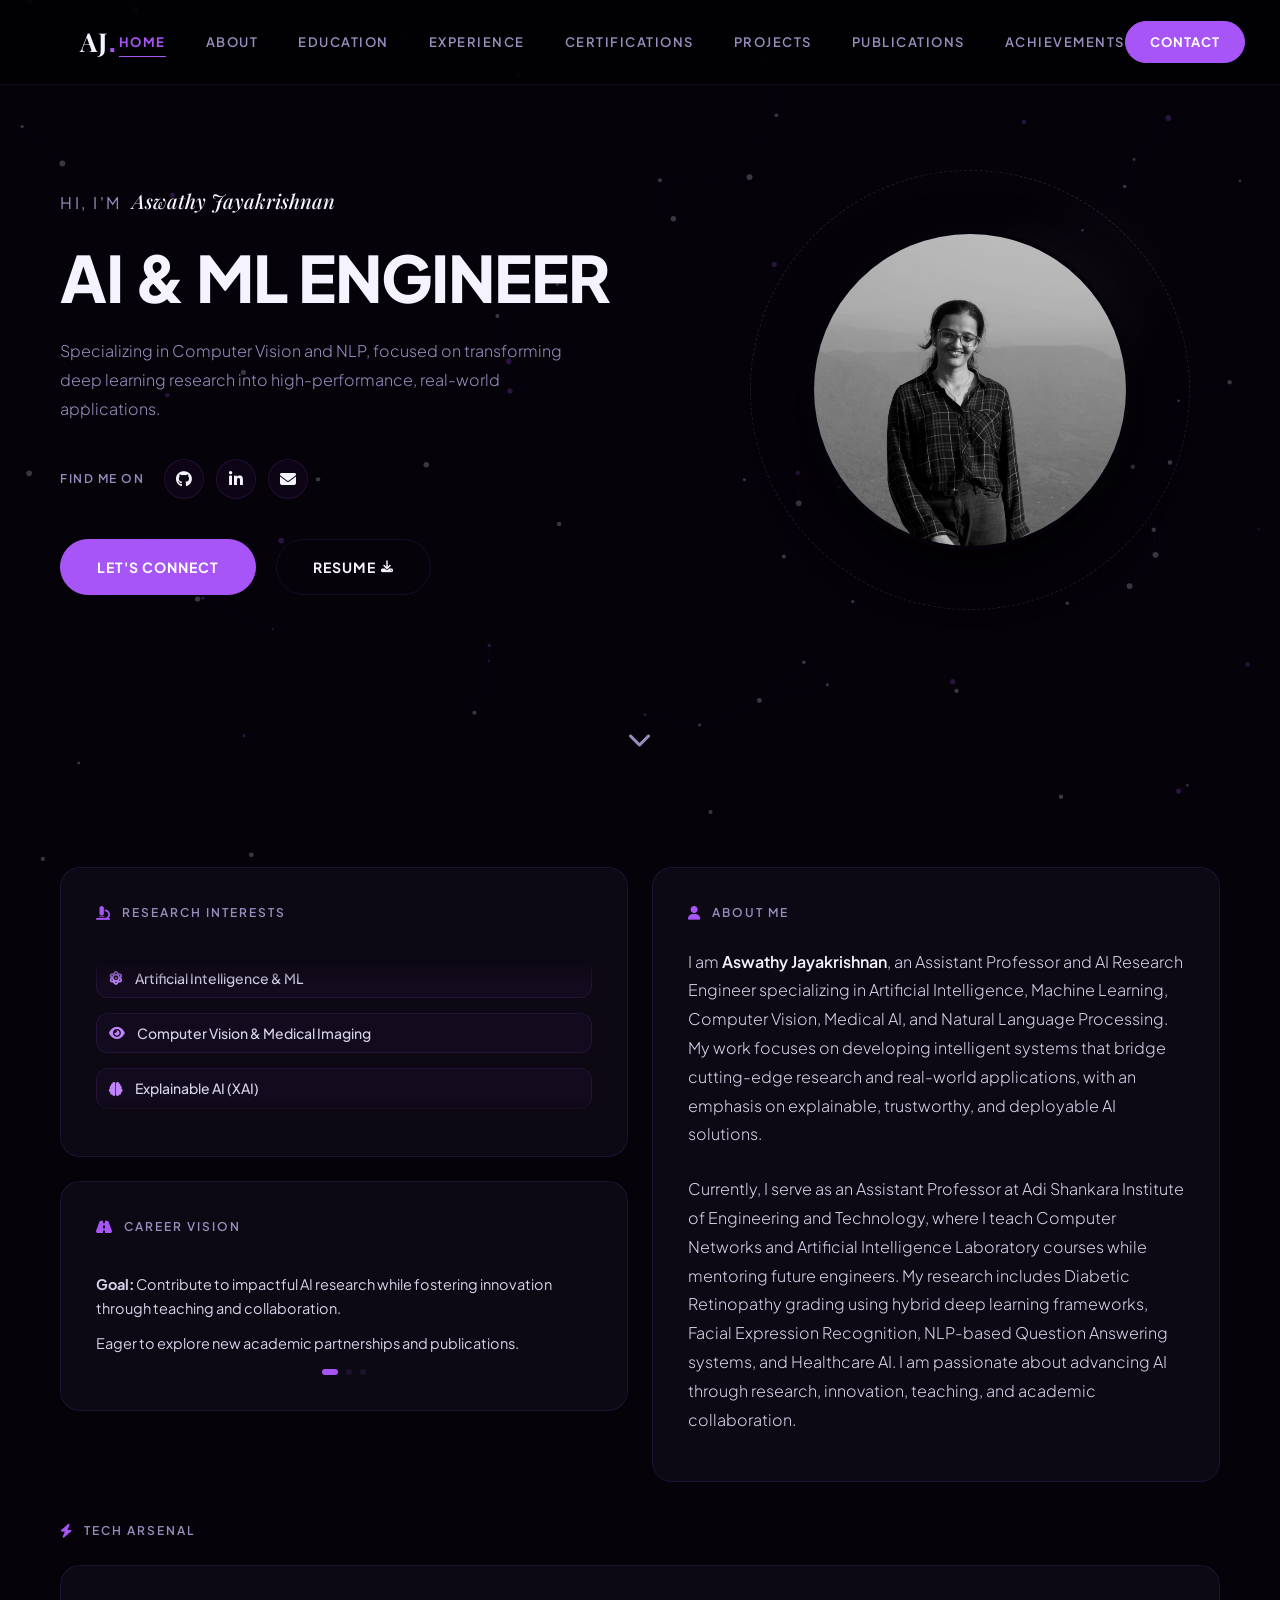
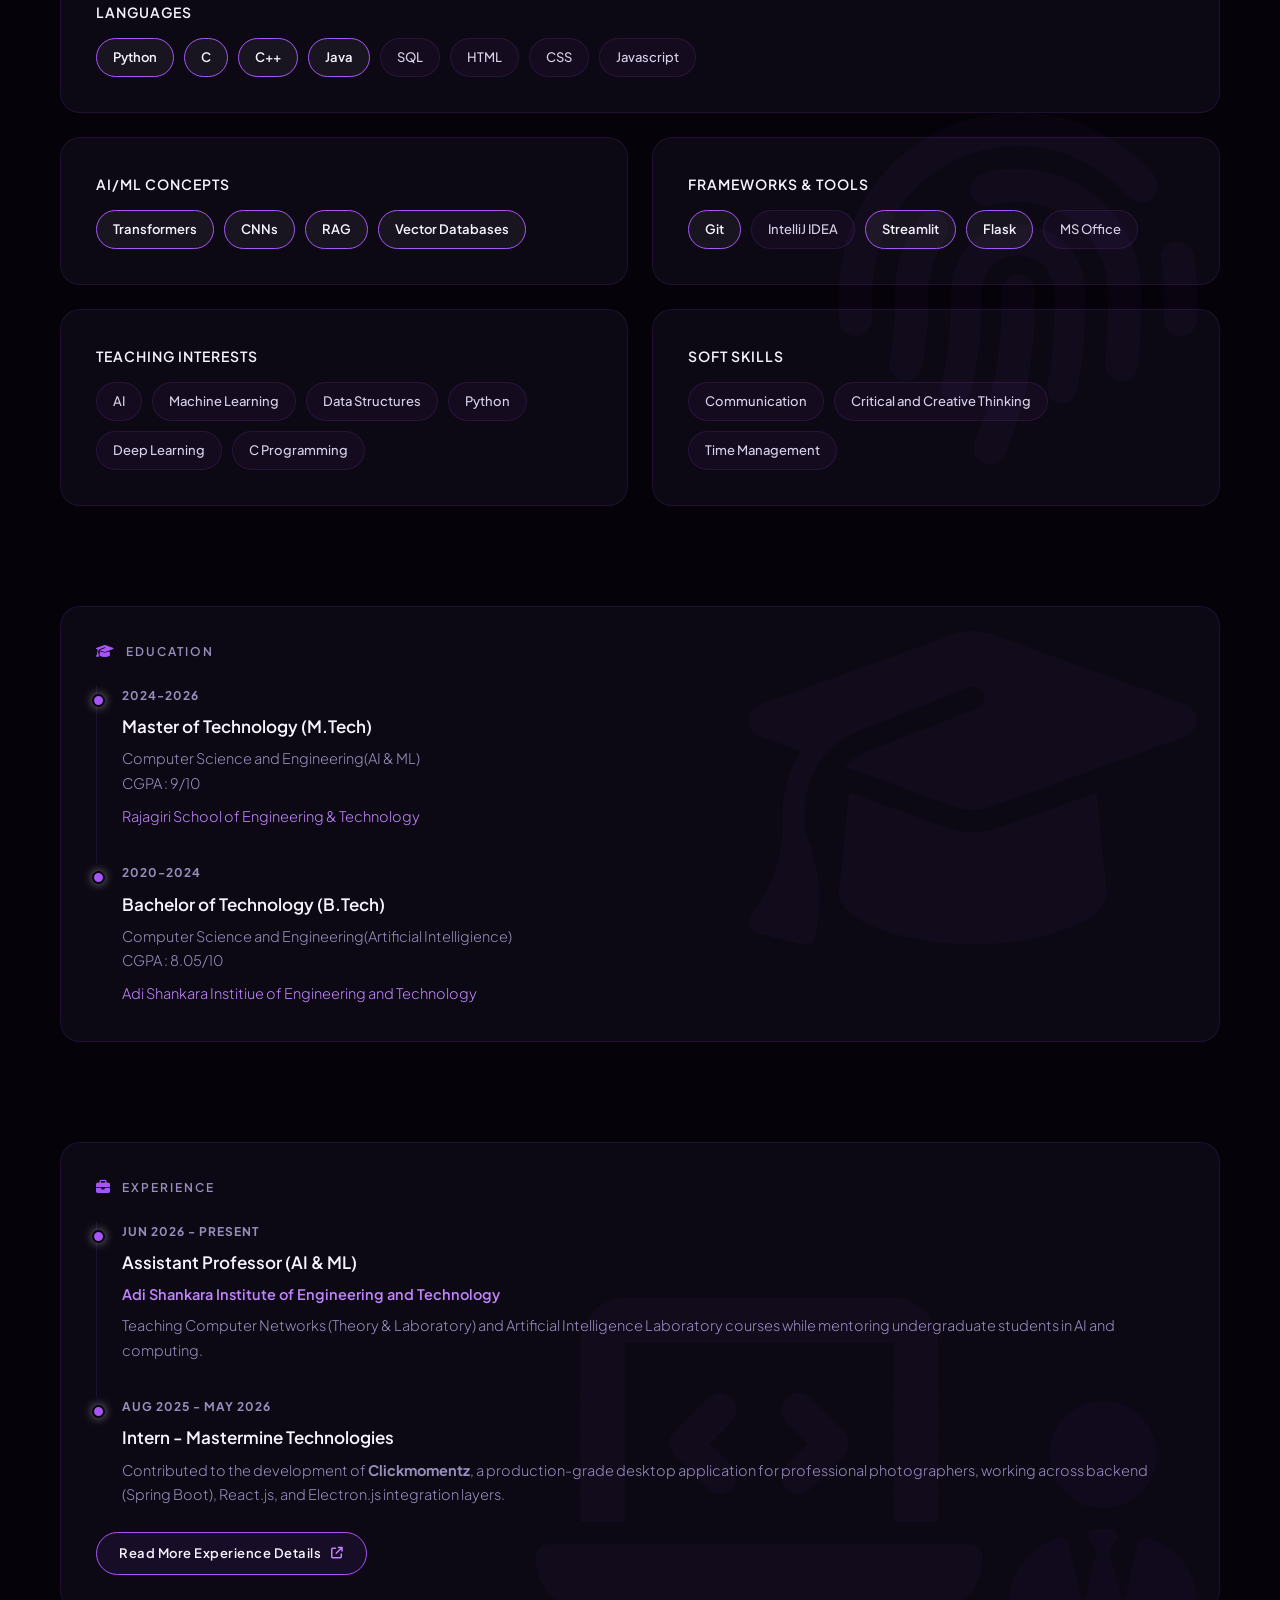
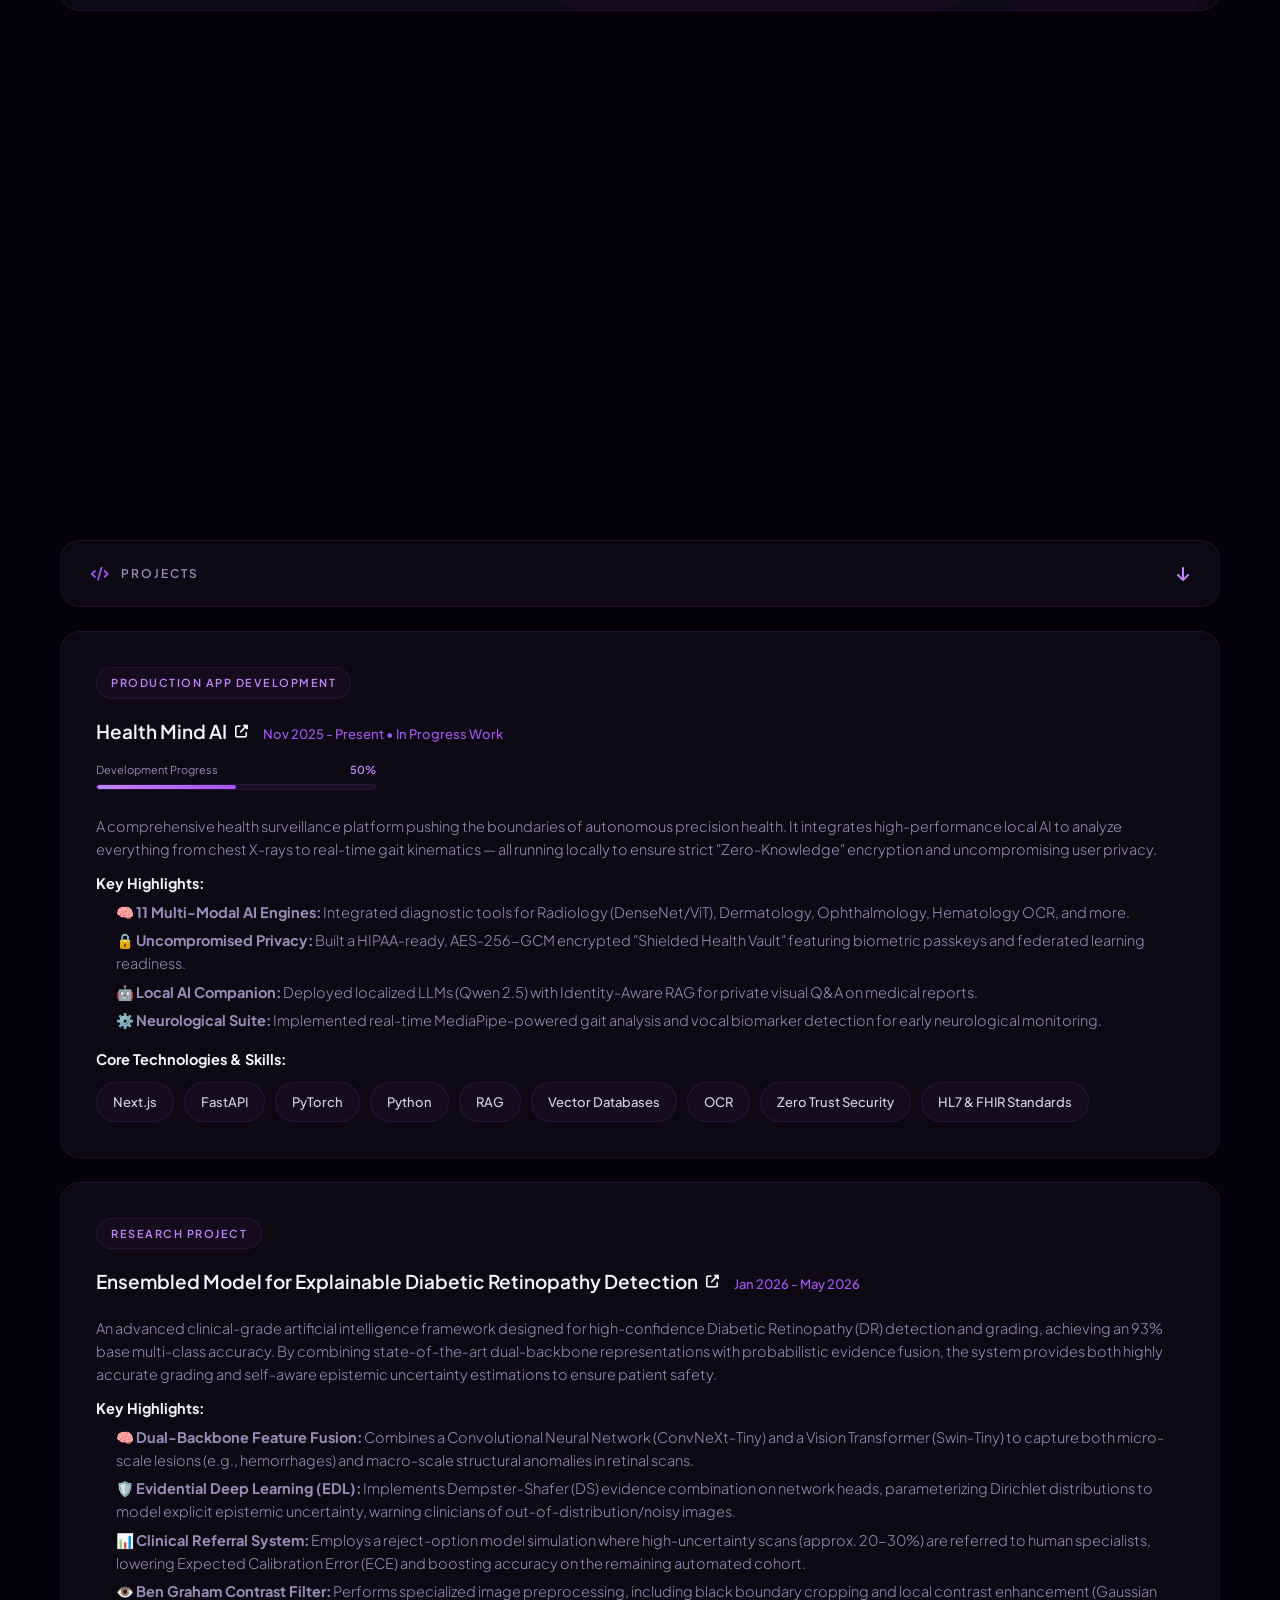
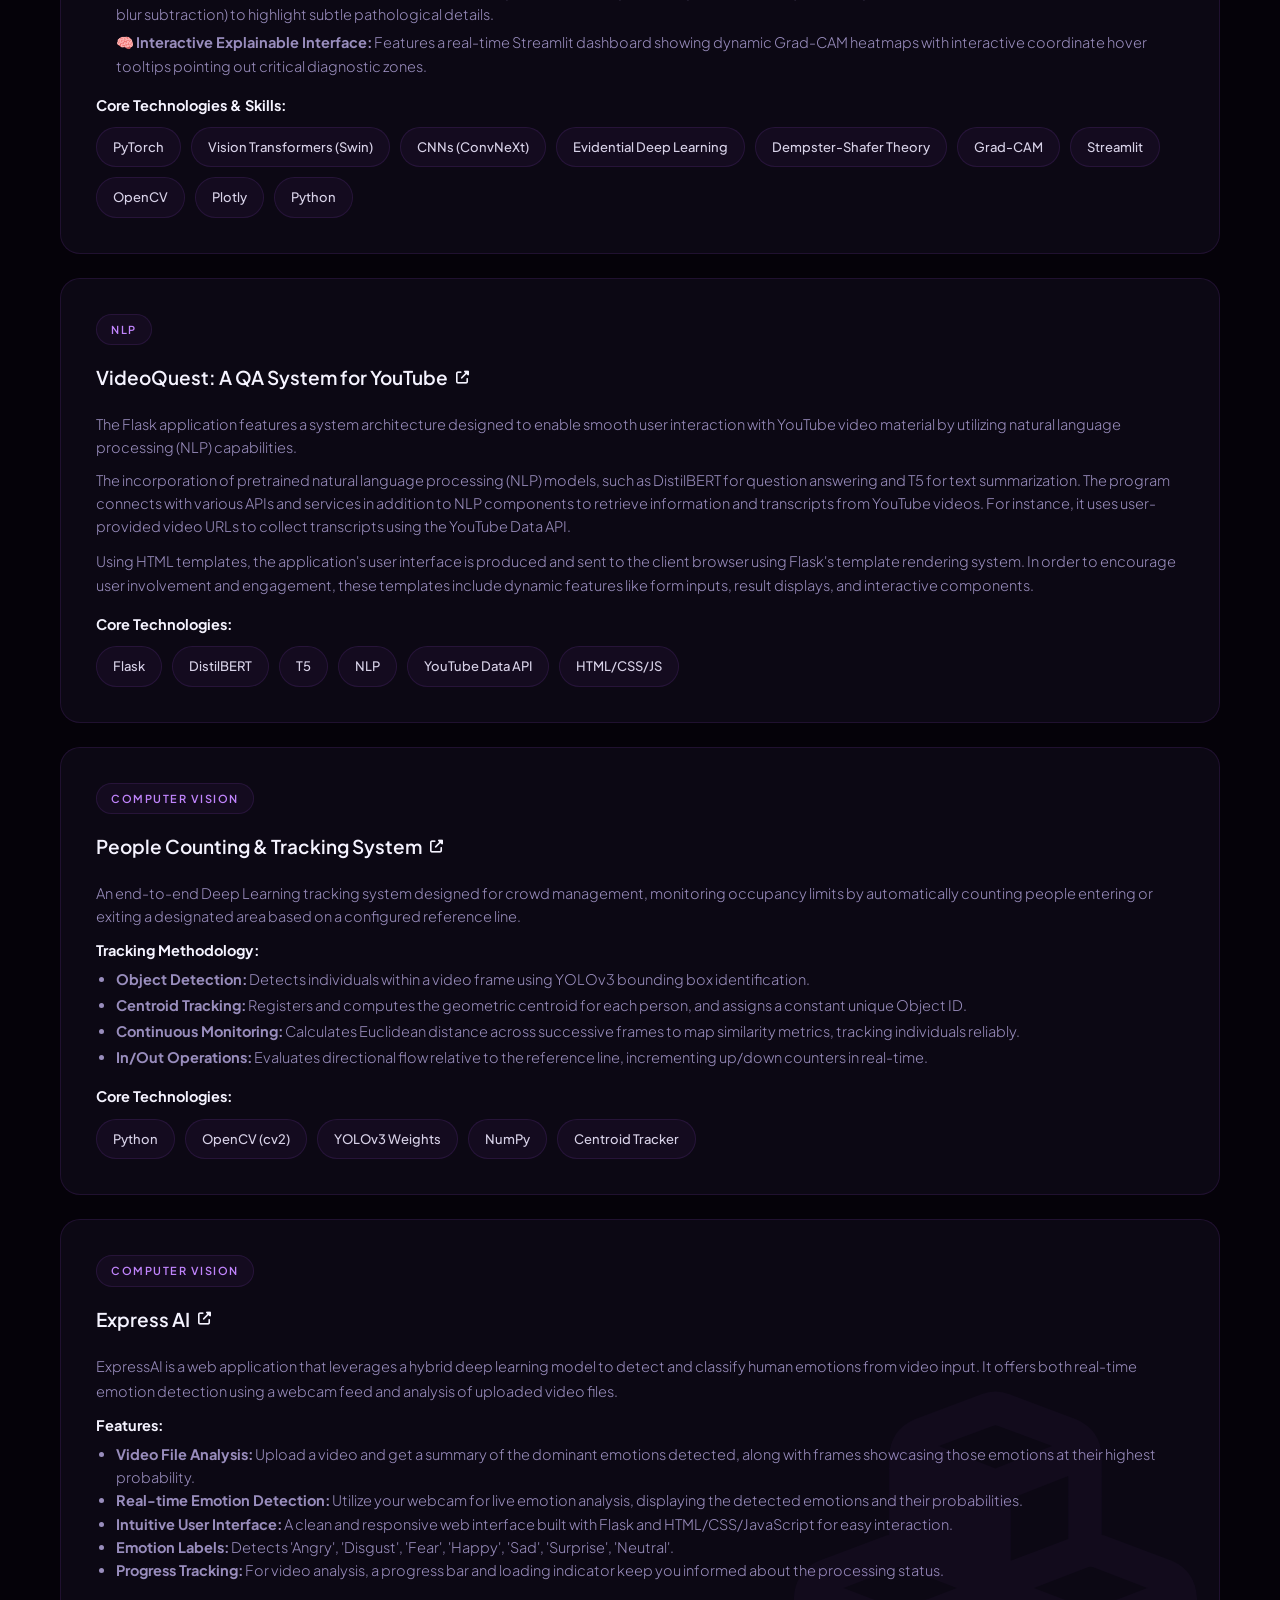
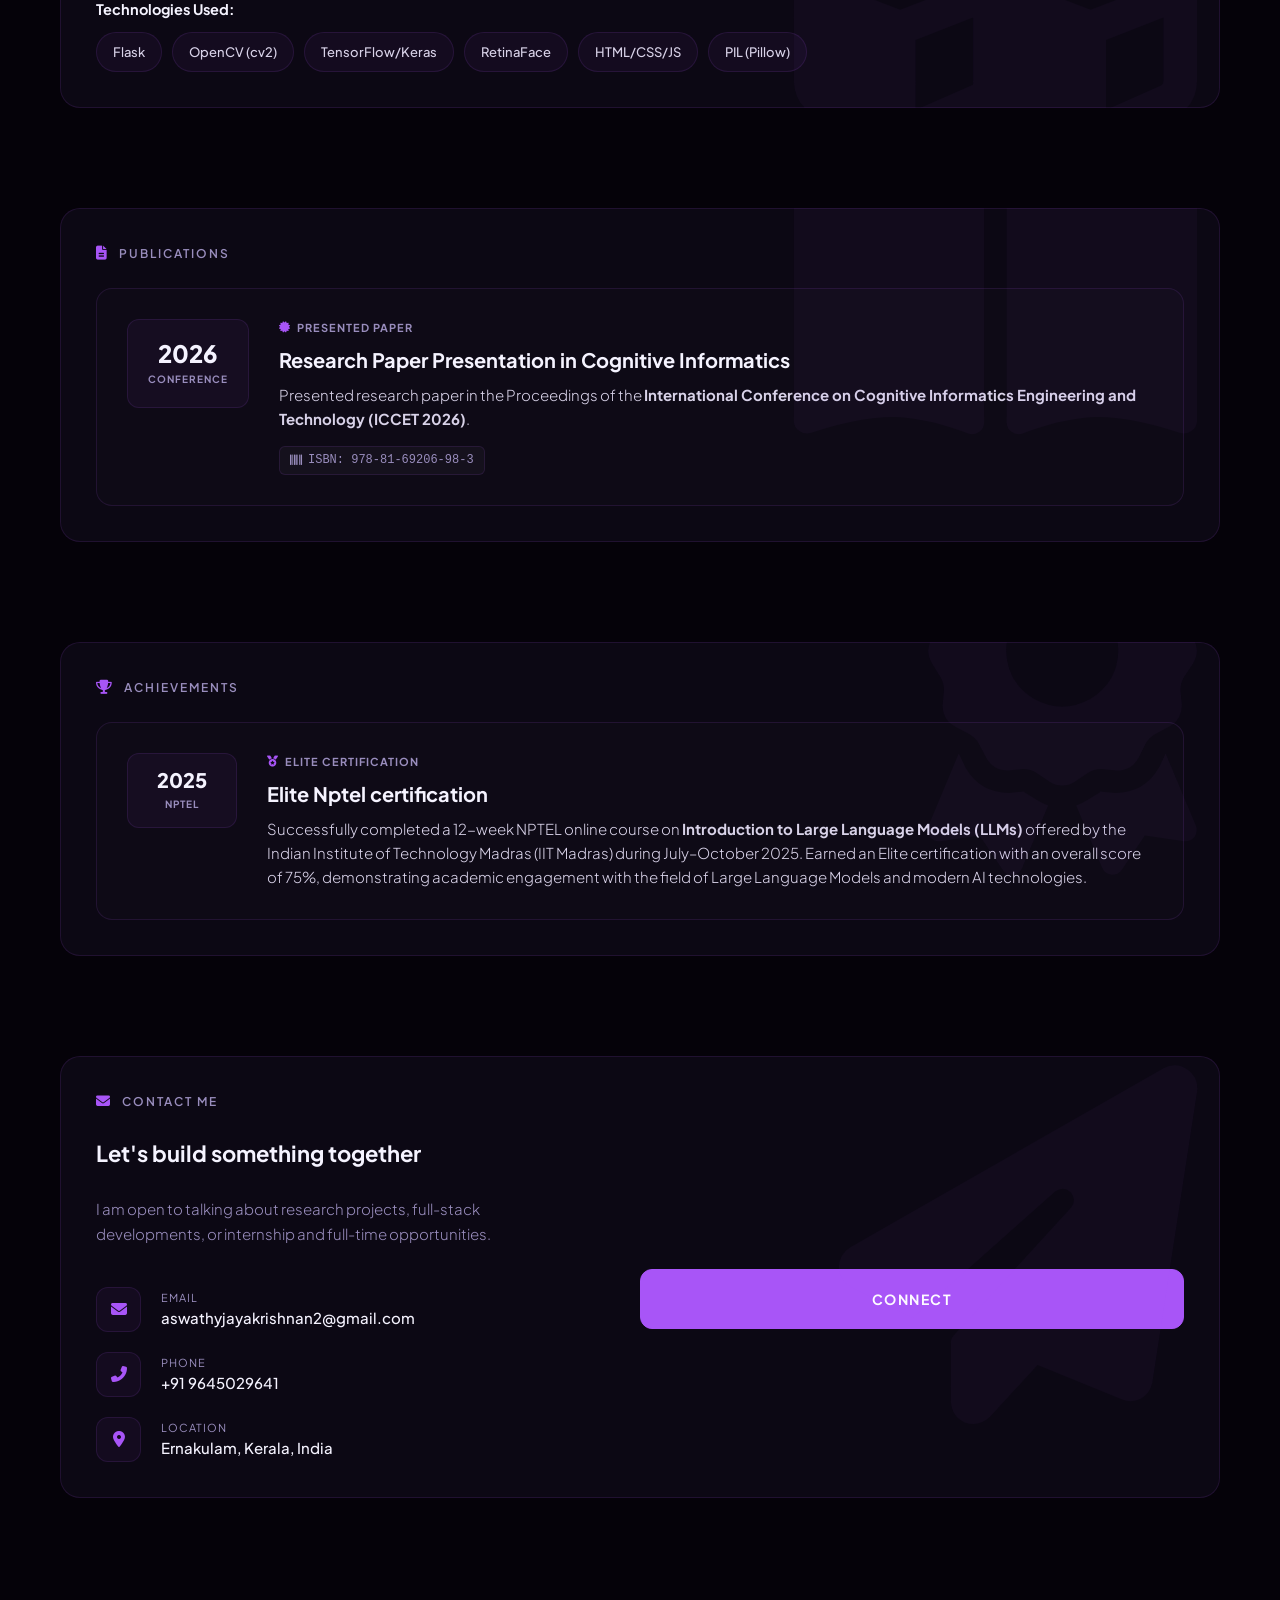
==== commit 3d4f39ec: "Revert "revert" This reverts commit 64b025aba9386cf7df2f81473466041255250197." ====
--- a/index.html
+++ b/index.html
@@ -23,6 +23,7 @@
       <a href="#certifications">Certifications</a>
       <a href="#projects">Projects</a>
       <a href="#publications">Publications</a>
+      <a href="#achievements">Achievements</a>
     </div>
     <a href="#contact" class="nav-contact-btn contact-trigger">Contact</a>
     <button class="mobile-menu-toggle" aria-label="Toggle Menu">
@@ -54,12 +55,8 @@
                     class="fab fa-github"></i></a>
                 <a href="https://www.linkedin.com/in/aswathyjk472" target="_blank" title="LinkedIn"><i
                     class="fab fa-linkedin-in"></i></a>
-<<<<<<< HEAD
                 <a href="https://mail.google.com/mail/?view=cm&fs=1&to=aswathyjayakrishnan2@gmail.com" target="_blank"
                   title="Email"><i class="fas fa-envelope"></i></a>
-=======
-                <a href="mailto:aswathyjayakrishnan2@gmail.com" title="Email"><i class="fas fa-envelope"></i></a>
->>>>>>> parent of 82f4328 (add sections and read more field)
               </div>
             </div>
 
@@ -278,30 +275,22 @@
         <!-- EXPERIENCE -->
         <div class="bento-card span-2">
           <div class="title-sm"><i class="fas fa-briefcase"></i> Experience</div>
-<<<<<<< HEAD
-
-=======
->>>>>>> parent of 82f4328 (add sections and read more field)
+
           <div class="timeline-item">
             <div class="tl-date">Jun 2026 - Present</div>
             <div class="tl-title">Assistant Professor (AI & ML)</div>
             <div class="tl-desc">
-<<<<<<< HEAD
               <p style="margin-top: 4px; color: var(--accent-1); font-weight: 600; margin-bottom: 6px;">Adi Shankara
                 Institute of Engineering and Technology</p>
               <p>Teaching Computer Networks (Theory & Laboratory) and Artificial Intelligence Laboratory courses while
                 mentoring undergraduate students in AI and computing.</p>
-=======
-              <p style="margin-top: 4px; color: var(--accent-1); font-weight: 600; margin-bottom: 8px;">Adi Shankara Institute of Engineering and Technology</p>
-              <p>Teaching Computer Networks (Theory & Laboratory) and Artificial Intelligence Laboratory courses while mentoring undergraduate students in AI and computing. Actively involved in academic instruction, laboratory development, student guidance, and research activities in Artificial Intelligence, Machine Learning, and Computer Vision.</p>
->>>>>>> parent of 82f4328 (add sections and read more field)
-            </div>
-          </div>
-          <div class="timeline-item">
+            </div>
+          </div>
+
+          <div class="timeline-item" style="border-left-color:transparent; padding-bottom: 0;">
             <div class="tl-date">Aug 2025 - May 2026</div>
             <div class="tl-title">Intern - Mastermine Technologies</div>
             <div class="tl-desc">
-<<<<<<< HEAD
               <p style="margin-bottom: 10px;">Contributed to the development of <strong>Clickmomentz</strong>, a
                 production-grade desktop application for professional photographers, working across backend (Spring
                 Boot), React.js, and Electron.js integration layers.</p>
@@ -315,57 +304,6 @@
               <span>Read More Experience Details</span>
               <i class="fas fa-arrow-up-right-from-square"></i>
             </a>
-=======
-              <p style="margin-bottom: 12px;">Contributed to the development of <strong>Clickmomentz</strong>, a
-                production-grade desktop application for professional photographers, working across backend, frontend,
-                and desktop integration layers.</p>
-
-              <div style="margin-bottom: 12px; display: flex; align-items: center; gap: 8px; flex-wrap: wrap;">
-                <strong style="color: var(--text-main); font-size: 13px;">Tech Stack:</strong>
-                <span class="skill-chip" style="font-size: 11px; padding: 3px 8px;">Java (Spring Boot)</span>
-                <span class="skill-chip" style="font-size: 11px; padding: 3px 8px;">React.js</span>
-                <span class="skill-chip" style="font-size: 11px; padding: 3px 8px;">Electron.js</span>
-                <span class="skill-chip" style="font-size: 11px; padding: 3px 8px;">SQLite</span>
-              </div>
-
-              <strong style="color: var(--text-main); display: block; margin-bottom: 6px;">Key Contributions:</strong>
-              <ul style="margin-left: 20px; margin-top: 5px; margin-bottom: 0;">
-                <li style="margin-bottom: 6px;">Developed and enhanced photo import/upload workflows, including
-                  album-scoped tagging, metadata management, and offline-to-online tag synchronization.</li>
-                <li style="margin-bottom: 6px;">Implemented robust file handling mechanisms to preserve original
-                  filenames throughout upload, synchronization, and download processes.</li>
-                <li style="margin-bottom: 6px;">Contributed to email and WhatsApp-based sharing and notification
-                  workflows to improve client communication and media delivery.</li>
-                <li style="margin-bottom: 6px;">Implemented safe cascading deletion and database integrity controls to
-                  maintain data consistency and prevent orphaned records.</li>
-                <li style="margin-bottom: 6px;">Worked on subscription-related features, production bug fixes, and
-                  cross-functional application enhancements.</li>
-                <li>Collaborated on improving application performance, reliability, and user experience for large-scale
-                  photo management workflows.</li>
-              </ul>
-            </div>
-          </div>
-          <div class="timeline-item">
-            <div class="tl-date">Dec 2025 - Mar 2026</div>
-            <div class="tl-title">Teaching Assistant</div>
-            <div class="tl-desc">Rajagiri School of Engineering. Guided UG students in Python & DBMS.</div>
-          </div>
-          <div class="timeline-item" style="border-left-color:transparent; padding-bottom:0;">
-            <div class="tl-date">May 2023 - Jun 2023</div>
-            <div class="tl-title">Intern - ICT Academy</div>
-            <div class="tl-desc">
-              <p style="margin-bottom: 10px;">Developed an NLP-based emotion detection system that classifies textual
-                data (tweets) into multiple emotional categories using machine learning techniques. Implemented
-                preprocessing, feature extraction (TF-IDF), and classification models to achieve accurate emotion
-                prediction, with applications in sentiment analysis and AI-driven communication systems.</p>
-              <a href="https://github.com/aswathyjk472/Tweet-Emotion-Recognition" target="_blank"
-                style="color: var(--accent-1); text-decoration: none; font-weight: 500; display: inline-flex; align-items: center; gap: 6px; font-size: 13px; transition: color 0.2s ease;"
-                onmouseover="this.style.color='var(--text-main)'" onmouseout="this.style.color='var(--accent-1)'">
-                View Tweet Emotion Recognition on GitHub <i class="fas fa-external-link-alt"
-                  style="font-size: 11px;"></i>
-              </a>
-            </div>
->>>>>>> parent of 82f4328 (add sections and read more field)
           </div>
         </div>
         <div class="section-bg-icon" style="display: flex; gap: 2vw; align-items: baseline;"><i
@@ -375,12 +313,10 @@
       <!-- ====== CERTIFICATIONS PAGE ====== -->
       <section class="page-section" id="certifications">
 
-        <!-- Category 1: Generative AI & LLMs -->
-        <div class="bento-card">
-          <div class="title-sm"><i class="fas fa-brain"></i> Generative AI & LLMs</div>
-          <div class="certifications-list">
-
-<<<<<<< HEAD
+        <!-- Featured Certifications Overview -->
+        <div class="bento-card span-2">
+          <div class="title-sm"><i class="fas fa-award"></i> Certifications</div>
+
           <ul style="margin-left: 20px; color: var(--text-secondary); line-height: 1.8; margin-bottom: 10px;">
             <li style="margin-bottom: 10px;">
               <strong>Introduction to Large Language Models</strong> &mdash; <span
@@ -411,137 +347,9 @@
               <span>Read More Certifications</span>
               <i class="fas fa-arrow-up-right-from-square"></i>
             </a>
-=======
-            <div class="cert-item">
-              <div class="cert-icon-wrapper">
-                <span class="cert-provider-badge">NPTEL</span>
-              </div>
-              <div class="cert-details">
-                <h4 class="cert-name">Introduction to Large Language Models</h4>
-                <div class="cert-meta">NPTEL &bull; Jul 2025</div>
-              </div>
-            </div>
-
-            <div class="cert-item">
-              <div class="cert-icon-wrapper">
-                <span class="cert-provider-badge">Coursera</span>
-              </div>
-              <div class="cert-details">
-                <h4 class="cert-name">Introduction to Large Language Models</h4>
-                <div class="cert-meta">Coursera &bull; Apr 2025</div>
-                <div class="cert-credential">ID: Q2SQ9BFEKVC7</div>
-              </div>
-            </div>
-
-            <div class="cert-item">
-              <div class="cert-icon-wrapper">
-                <span class="cert-provider-badge">Coursera</span>
-              </div>
-              <div class="cert-details">
-                <h4 class="cert-name">Generative AI for UX Designers</h4>
-                <div class="cert-meta">Coursera &bull; Apr 2025</div>
-                <div class="skills-wrapper" style="margin-top: 6px;">
-                  <div class="skill-chip mini">UX & UI Design</div>
-                  <div class="skill-chip mini">Generative AI</div>
-                </div>
-              </div>
-            </div>
-
-            <div class="cert-item">
-              <div class="cert-icon-wrapper">
-                <span class="cert-provider-badge">Google</span>
-              </div>
-              <div class="cert-details">
-                <h4 class="cert-name">Intro to Generative AI Learning Path</h4>
-                <div class="cert-meta">Google Cloud &bull; Apr 2025</div>
-                <div class="skills-wrapper" style="margin-top: 6px;">
-                  <div class="skill-chip mini">LLMs</div>
-                  <div class="skill-chip mini">Responsible AI</div>
-                </div>
-              </div>
-            </div>
-
-            <div class="cert-item">
-              <div class="cert-icon-wrapper">
-                <span class="cert-provider-badge">Infosys</span>
-              </div>
-              <div class="cert-details">
-                <h4 class="cert-name">Prompt Engineering</h4>
-                <div class="cert-meta">Infosys Springboard &bull; Apr 2025</div>
-                <div class="skills-wrapper" style="margin-top: 6px;">
-                  <div class="skill-chip mini">Prompt Engineering</div>
-                </div>
-              </div>
-            </div>
-
->>>>>>> parent of 82f4328 (add sections and read more field)
-          </div>
-        </div>
-
-        <!-- Right Column - Two Stacked Cards -->
-        <div style="display: flex; flex-direction: column; gap: 24px;">
-
-          <!-- Category 2: Machine Learning & Coding -->
-          <div class="bento-card">
-            <div class="title-sm"><i class="fas fa-code"></i> AI/ML & Python Foundations</div>
-            <div class="certifications-list">
-
-              <div class="cert-item">
-                <div class="cert-icon-wrapper">
-                  <span class="cert-provider-badge">LCC</span>
-                </div>
-                <div class="cert-details">
-                  <h4 class="cert-name">Training & Internship in Python/AI</h4>
-                  <div class="cert-meta">LCC Computer Education &bull; Jun 2022</div>
-                  <div class="skills-wrapper" style="margin-top: 6px;">
-                    <div class="skill-chip mini">Machine Learning</div>
-                  </div>
-                </div>
-              </div>
-
-              <div class="cert-item">
-                <div class="cert-icon-wrapper">
-                  <span class="cert-provider-badge">HCL</span>
-                </div>
-                <div class="cert-details">
-                  <h4 class="cert-name">Introduction to Python</h4>
-                  <div class="cert-meta">HCL GUVI</div>
-                </div>
-              </div>
-
-              <div class="cert-item">
-                <div class="cert-icon-wrapper">
-                  <span class="cert-provider-badge">DevTown</span>
-                </div>
-                <div class="cert-details">
-                  <h4 class="cert-name">Introduction to Python & Cybersecurity</h4>
-                  <div class="cert-meta">DevTown</div>
-                </div>
-              </div>
-
-            </div>
-          </div>
-
-          <!-- Category 3: Tools & Productivity -->
-          <div class="bento-card">
-            <div class="title-sm"><i class="fas fa-toolbox"></i> Tools & Productivity</div>
-            <div class="certifications-list">
-
-              <div class="cert-item">
-                <div class="cert-icon-wrapper">
-                  <span class="cert-provider-badge">Coursera</span>
-                </div>
-                <div class="cert-details">
-                  <h4 class="cert-name">Introduction to Microsoft Excel</h4>
-                  <div class="cert-meta">Coursera Project Network &bull; Dec 2024</div>
-                  <div class="cert-credential">ID: A3LF1Y7BLLCW</div>
-                </div>
-              </div>
-
-            </div>
-          </div>
-
-        </div>
+          </div>
+        </div>
+
         <div class="section-bg-icon"><i class="fas fa-award"></i></div>
       </section>
 
@@ -830,7 +638,6 @@
         <div class="section-bg-icon"><i class="fas fa-book-open"></i></div>
       </section>
 
-<<<<<<< HEAD
       <!-- ====== ACHIEVEMENTS PAGE ====== -->
       <section class="page-section" id="achievements">
         <div class="bento-card span-2">
@@ -858,8 +665,6 @@
         <div class="section-bg-icon"><i class="fas fa-award"></i></div>
       </section>
 
-=======
->>>>>>> parent of 82f4328 (add sections and read more field)
       <!-- ====== CONTACT PAGE ====== -->
       <section class="page-section" id="contact">
         <div class="bento-card span-2">
@@ -877,13 +682,8 @@
                   <div class="icon-wrap"><i class="fas fa-envelope"></i></div>
                   <div class="detail-content">
                     <span class="detail-label">Email</span>
-<<<<<<< HEAD
                     <a href="https://mail.google.com/mail/?view=cm&fs=1&to=aswathyjayakrishnan2@gmail.com"
                       target="_blank" class="detail-value">aswathyjayakrishnan2@gmail.com</a>
-=======
-                    <a href="mailto:aswathyjayakrishnan2@gmail.com"
-                      class="detail-value">aswathyjayakrishnan2@gmail.com</a>
->>>>>>> parent of 82f4328 (add sections and read more field)
                   </div>
                 </div>
 
@@ -905,26 +705,11 @@
               </div>
             </div>
 
-<<<<<<< HEAD
             <div class="contact-form-panel" style="justify-content: center; display: flex;">
               <a href="https://mail.google.com/mail/?view=cm&fs=1&to=aswathyjayakrishnan2@gmail.com" target="_blank"
                 class="btn-submit"
                 style="text-align: center; text-decoration: none; display: inline-block; width: auto; padding: 18px 40px;">Connect</a>
             </div>
-=======
-            <form class="contact-form-panel" action="https://formspree.io/f/xyyqnvdj" method="POST">
-              <div class="form-group">
-                <input type="text" name="name" class="form-control" placeholder="Your Name" required>
-              </div>
-              <div class="form-group">
-                <input type="email" name="email" class="form-control" placeholder="Your Email" required>
-              </div>
-              <div class="form-group">
-                <textarea name="message" class="form-control" placeholder="Your Message" required></textarea>
-              </div>
-              <button type="submit" class="btn-submit">Send Message</button>
-            </form>
->>>>>>> parent of 82f4328 (add sections and read more field)
           </div>
         </div>
         <div class="section-bg-icon"><i class="fas fa-paper-plane"></i></div>
--- a/assets/css/style.css
+++ b/assets/css/style.css
@@ -681,6 +681,49 @@
   font-weight: 300;
 }
 
+/* Section "Read More" button styling */
+.section-read-more-wrap {
+  margin-top: 25px;
+  display: flex;
+  align-items: center;
+  justify-content: flex-start;
+}
+
+.section-read-more-btn {
+  display: inline-flex;
+  align-items: center;
+  gap: 10px;
+  padding: 10px 22px;
+  background: rgba(168, 85, 247, 0.08);
+  border: 1px solid var(--accent-solid);
+  color: var(--text-main);
+  border-radius: 30px;
+  font-size: 13px;
+  font-weight: 600;
+  text-decoration: none;
+  letter-spacing: 0.5px;
+  transition: var(--transition-smooth);
+  cursor: pointer;
+}
+
+.section-read-more-btn i {
+  font-size: 12px;
+  color: var(--accent-1);
+  transition: transform 0.3s ease;
+}
+
+.section-read-more-btn:hover {
+  background: var(--accent-solid);
+  color: var(--accent-contrast);
+  box-shadow: 0 8px 25px rgba(168, 85, 247, 0.35);
+  transform: translateY(-2px);
+}
+
+.section-read-more-btn:hover i {
+  color: var(--accent-contrast);
+  transform: translateX(3px);
+}
+
 /* Projects elements styling */
 .project-card {
   display: flex;
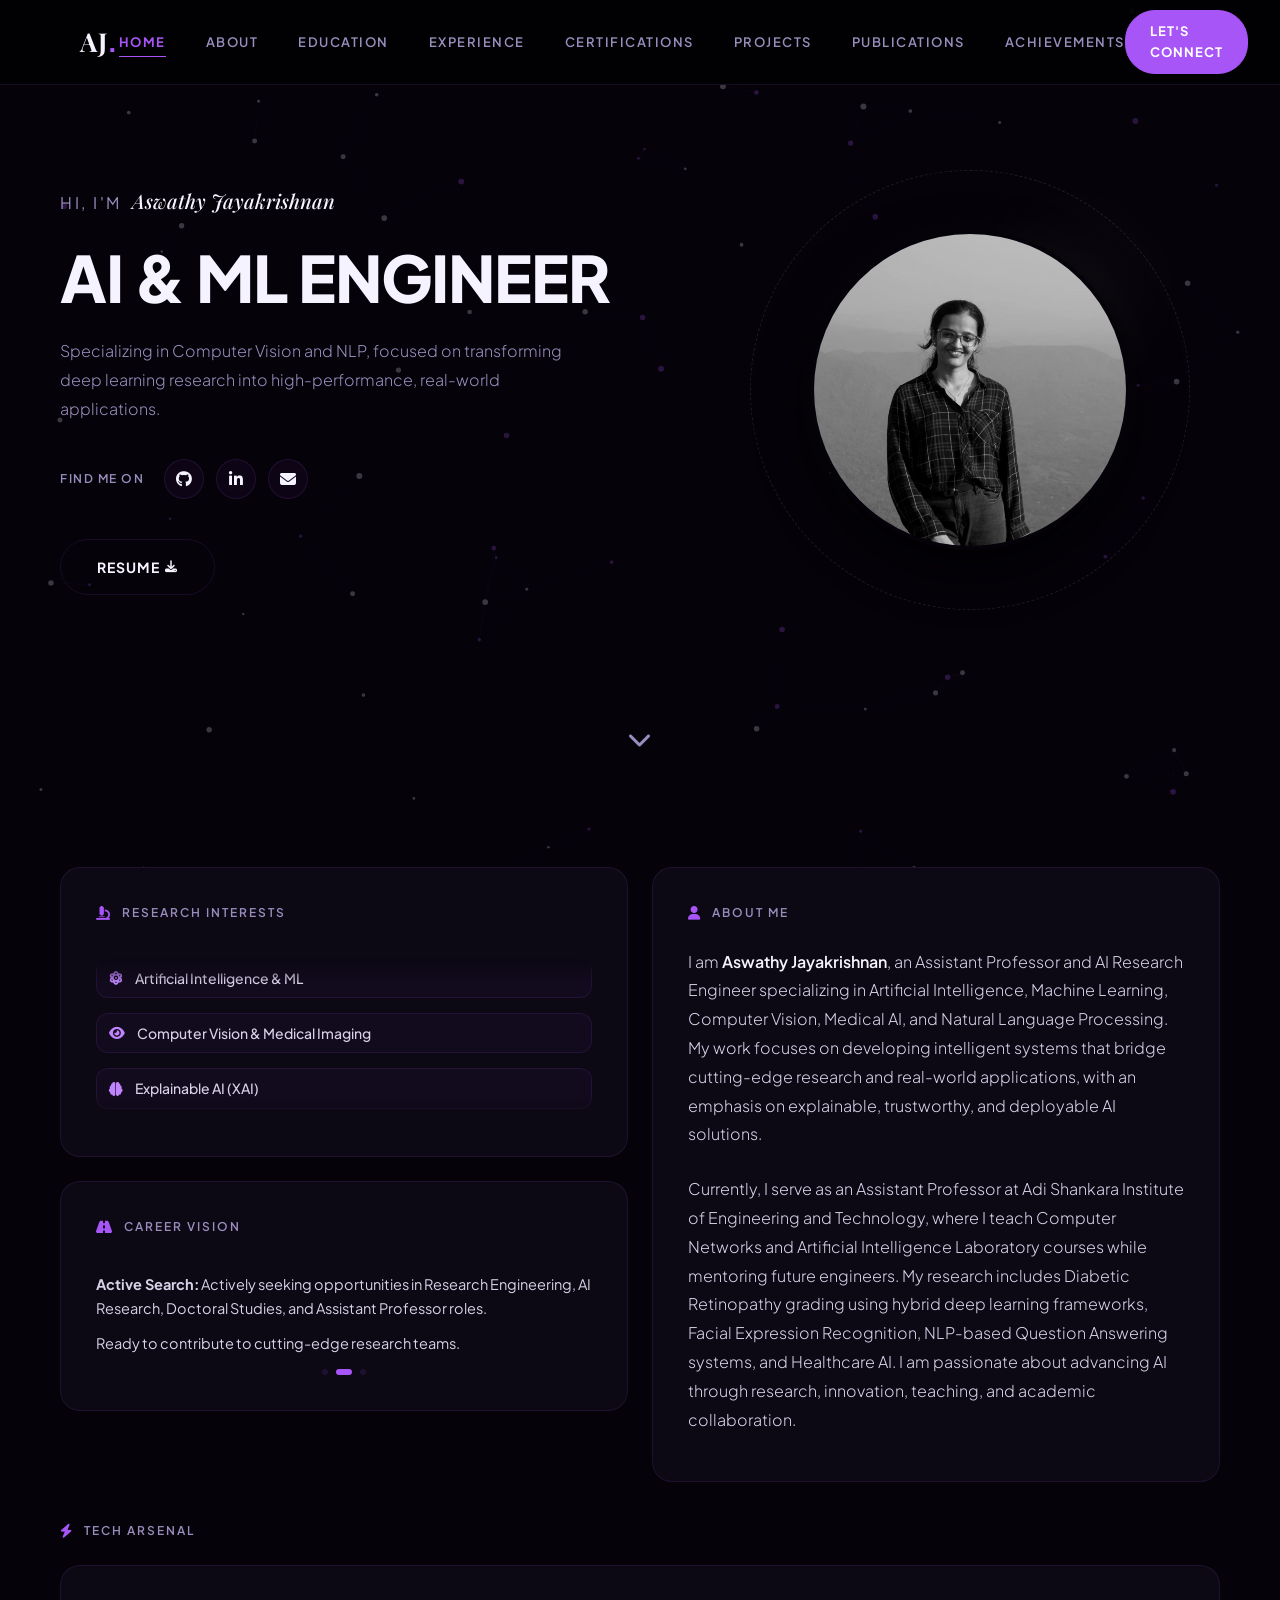
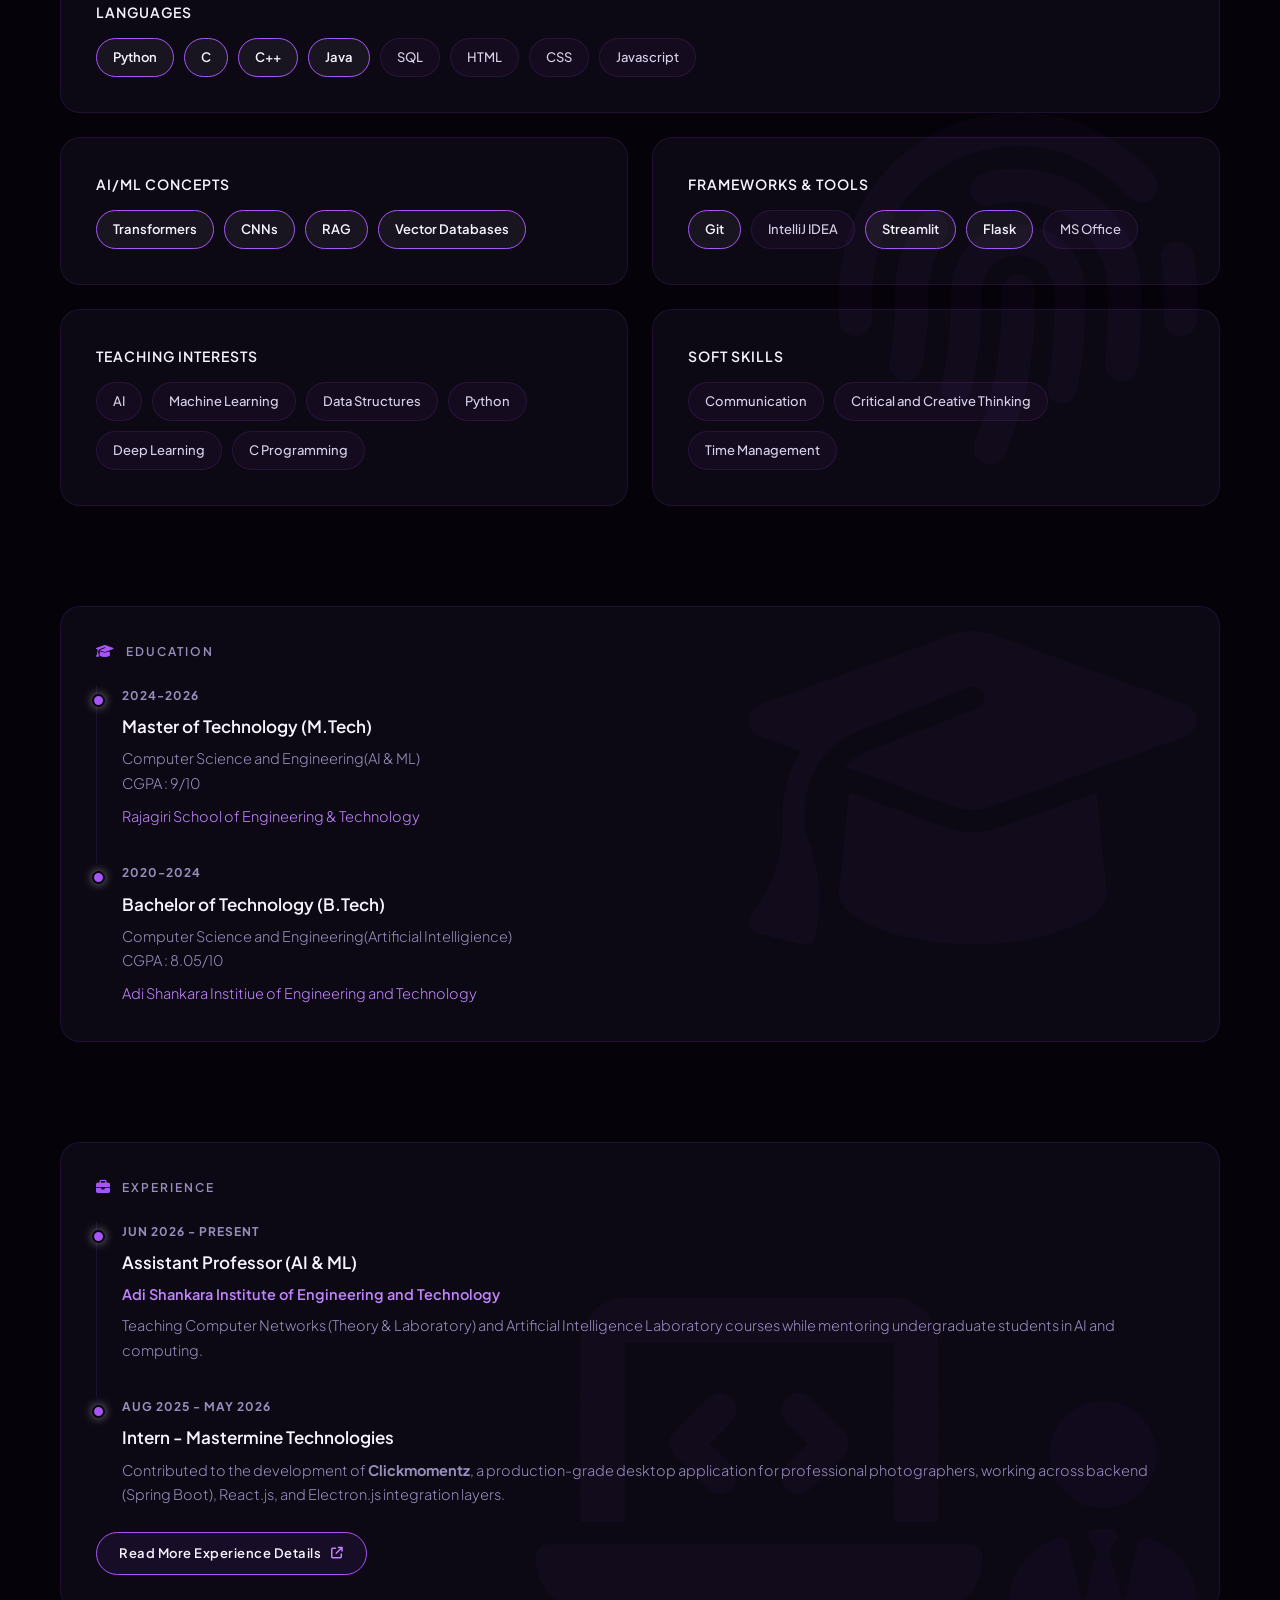
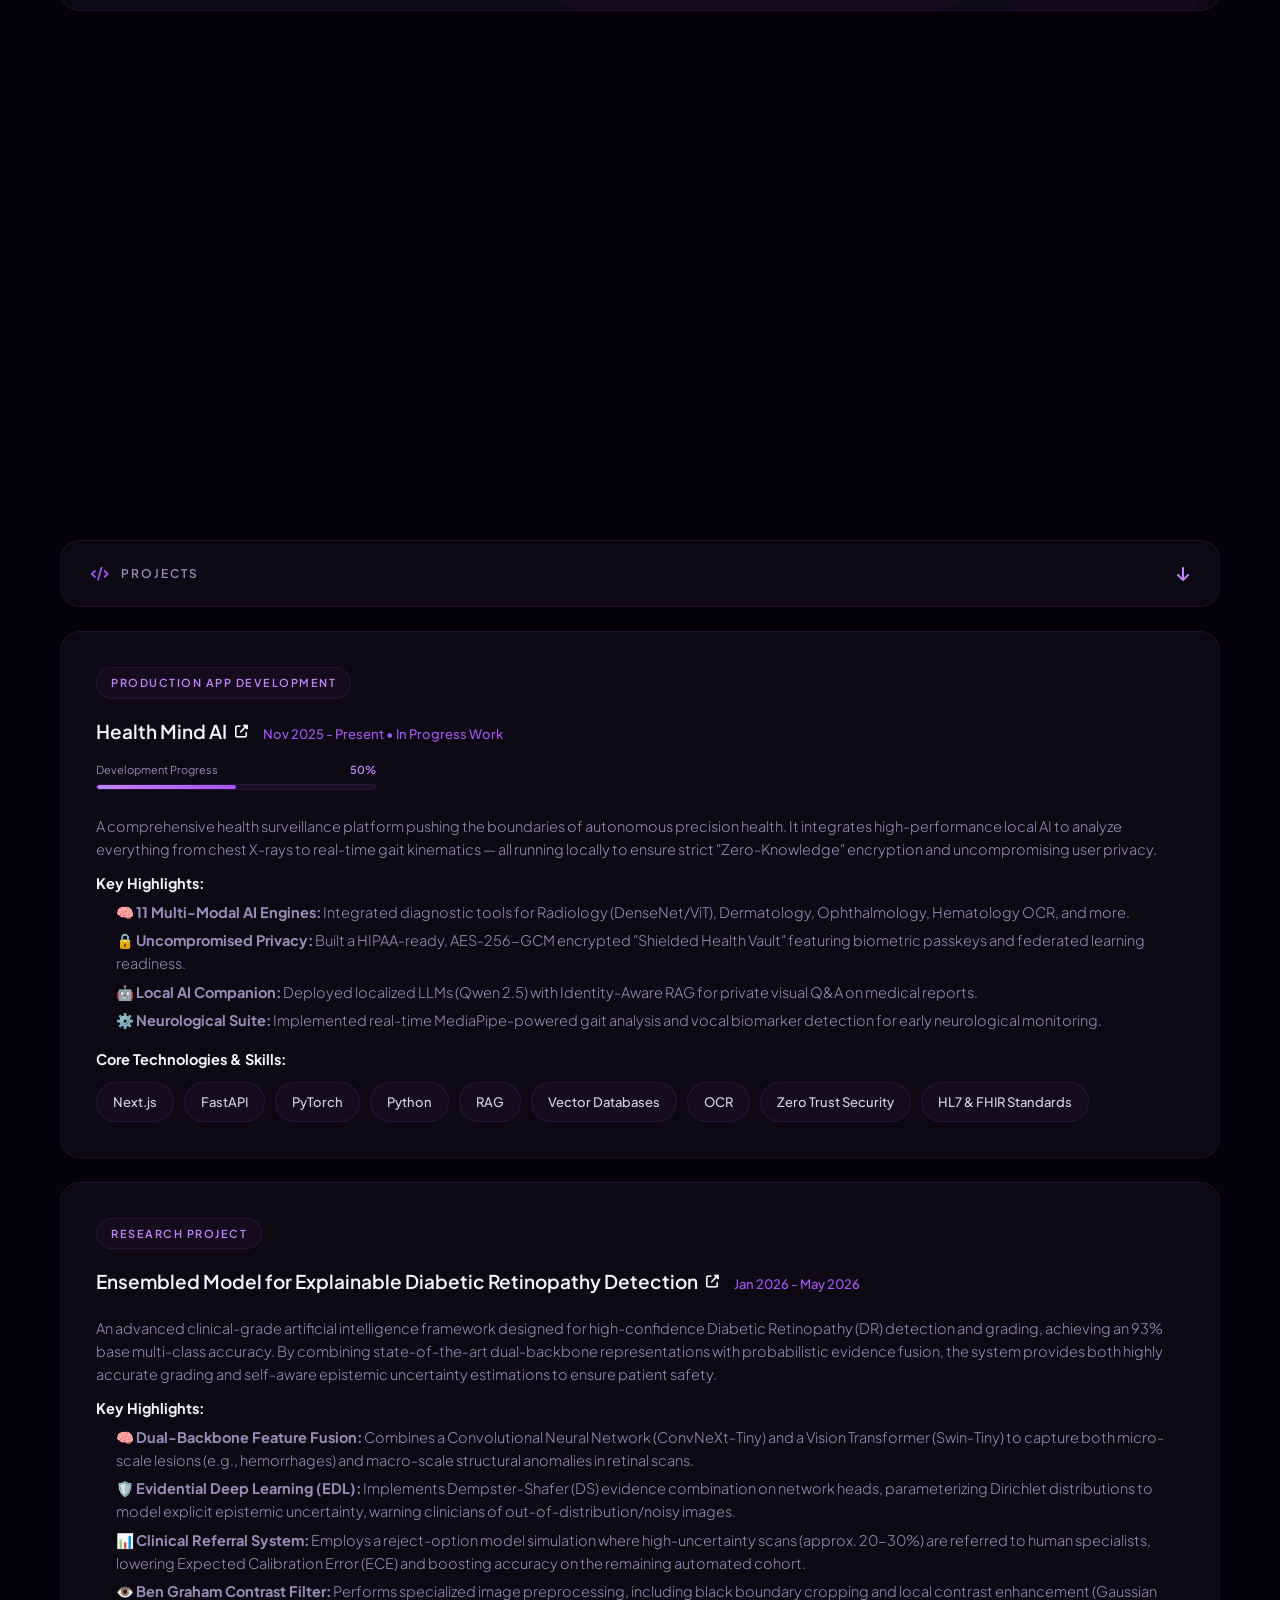
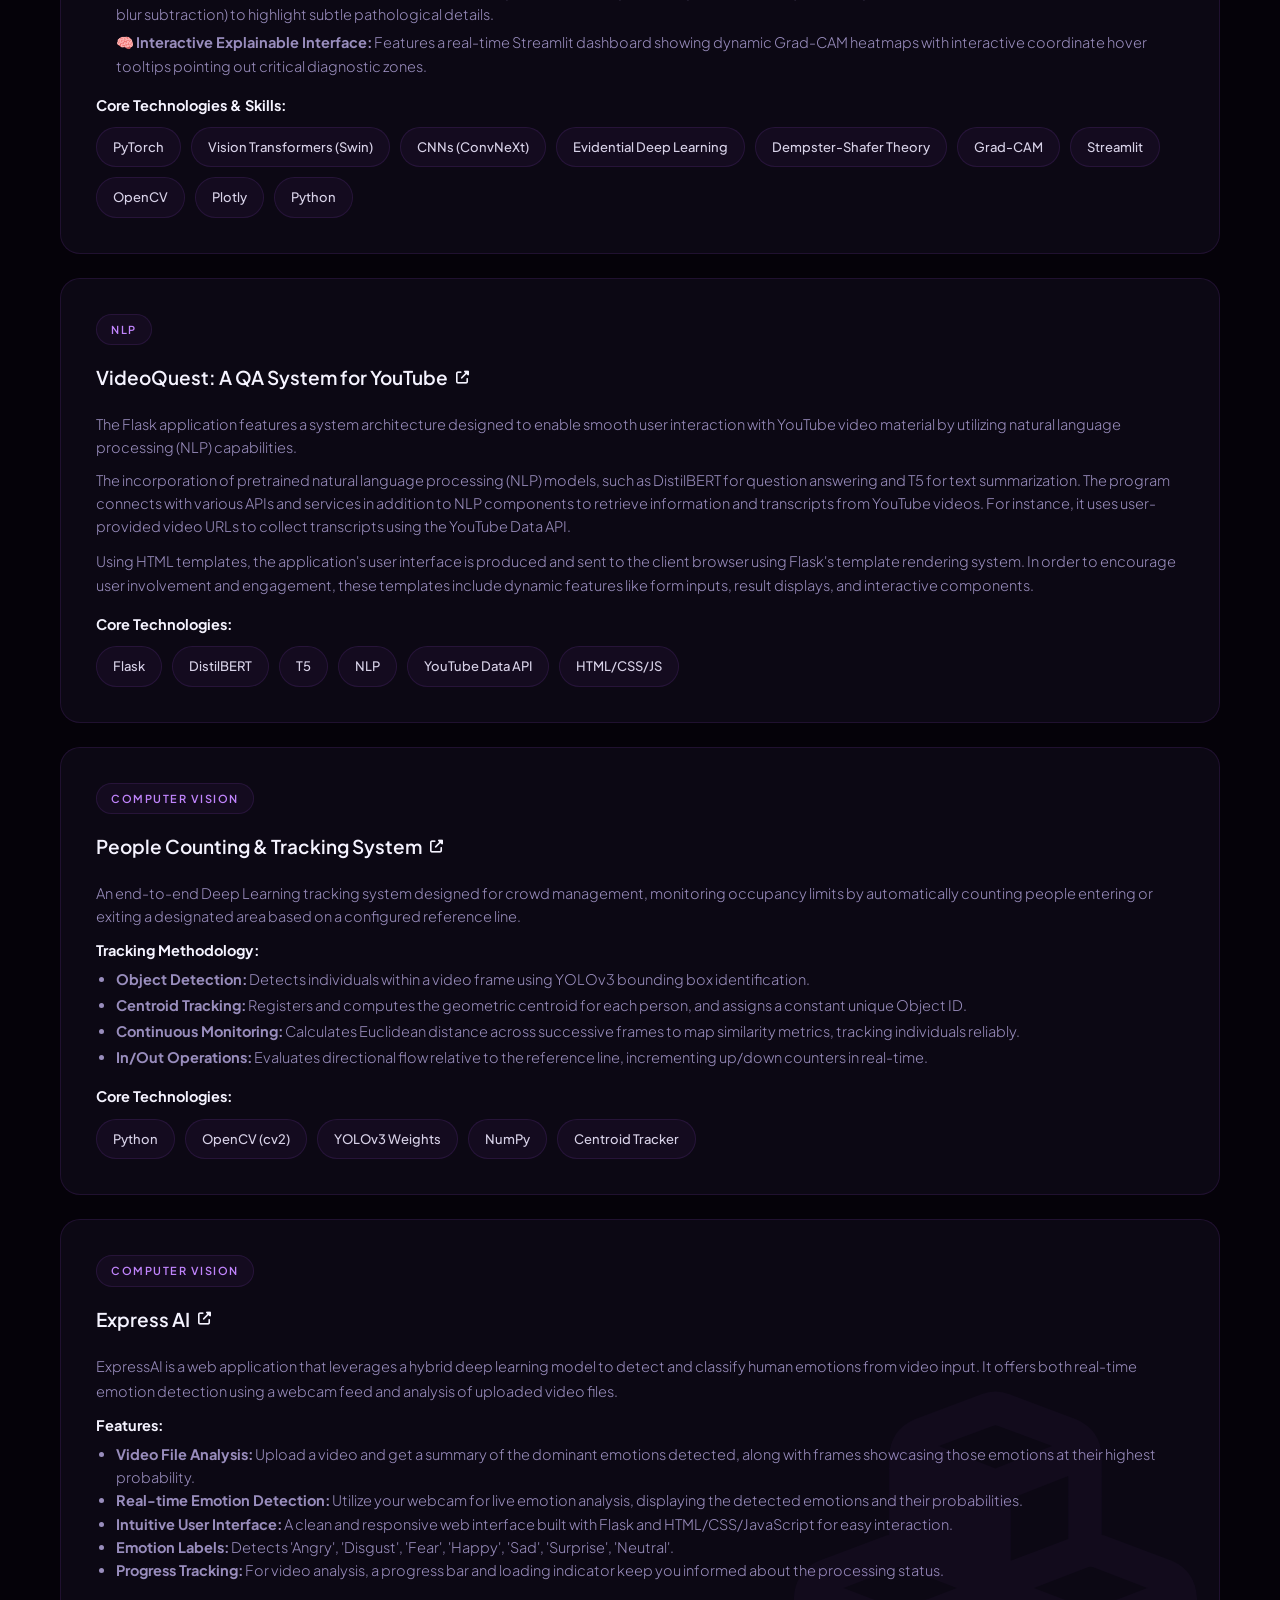
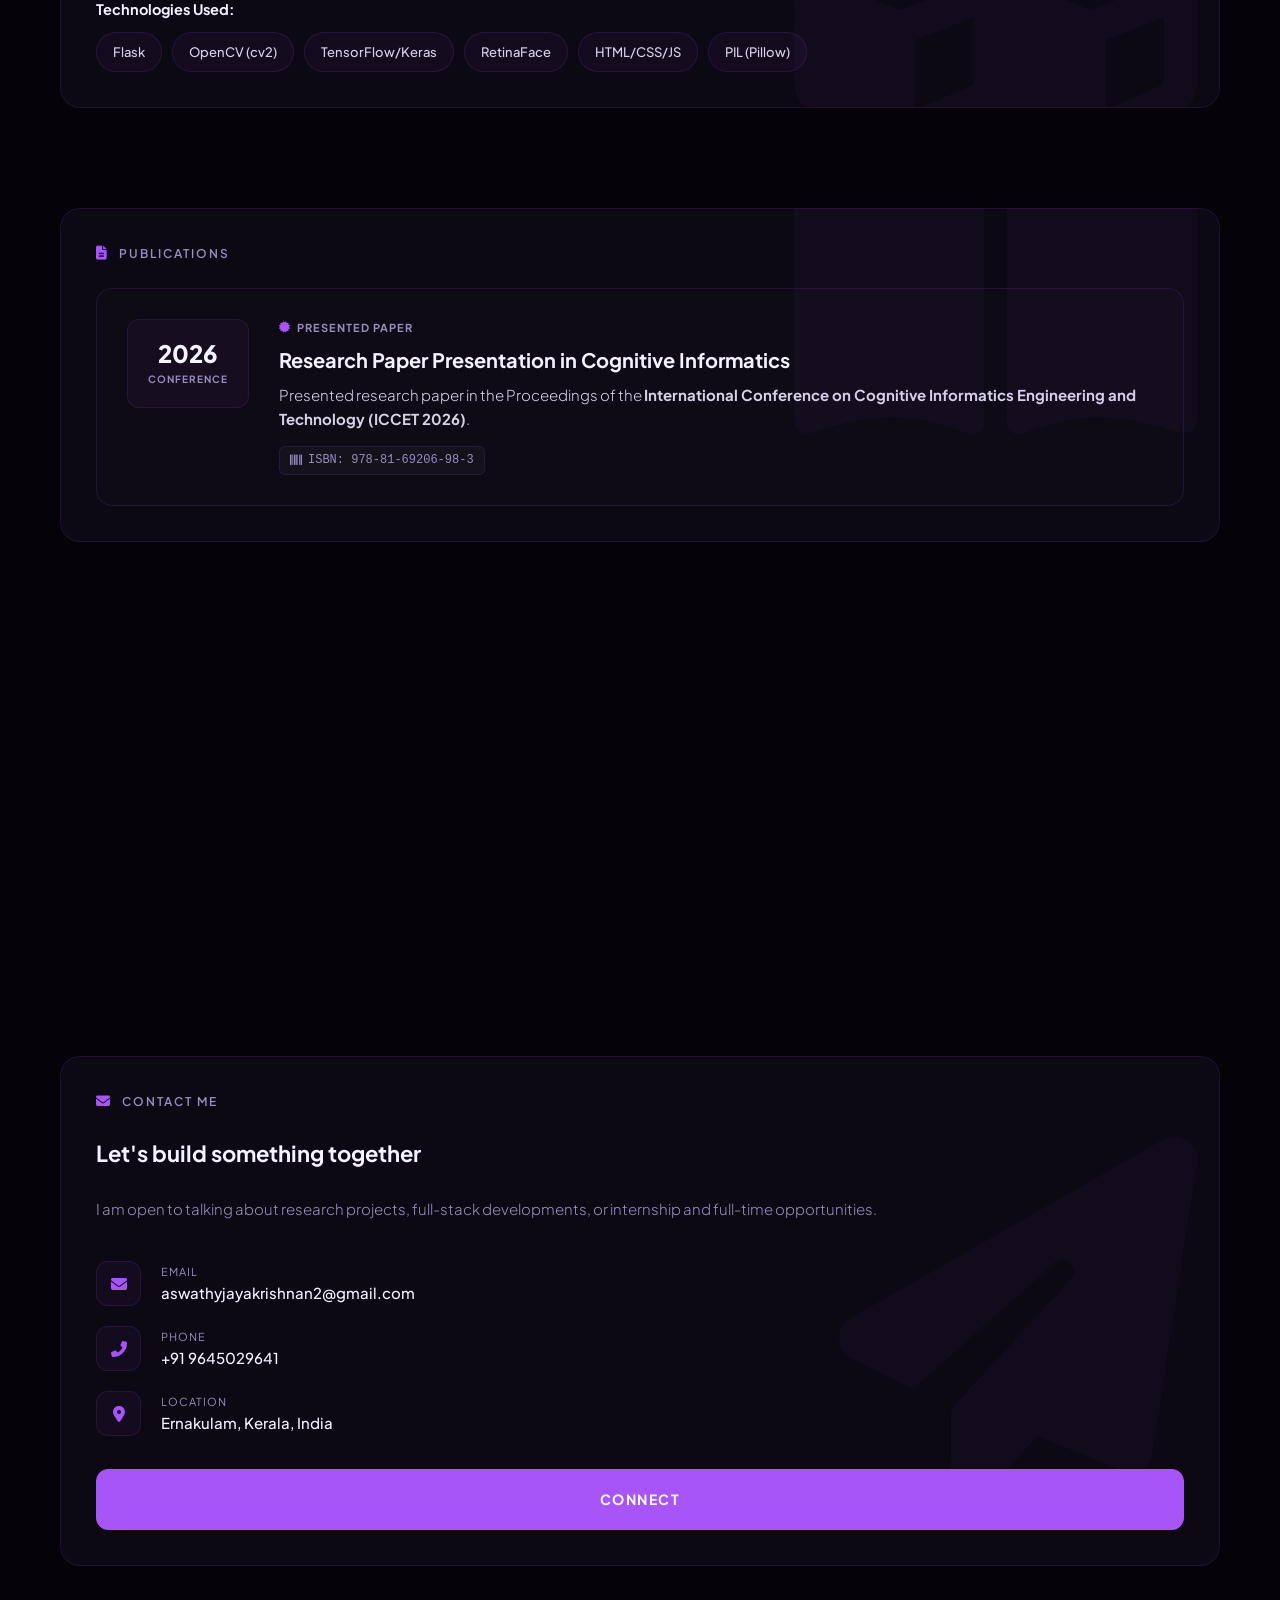
==== commit be40e376: "update" ====
--- a/index.html
+++ b/index.html
@@ -25,7 +25,7 @@
       <a href="#publications">Publications</a>
       <a href="#achievements">Achievements</a>
     </div>
-    <a href="#contact" class="nav-contact-btn contact-trigger">Contact</a>
+    <a href="#contact" class="nav-contact-btn contact-trigger">Let's connect</a>
     <button class="mobile-menu-toggle" aria-label="Toggle Menu">
       <span class="hamburger-bar"></span>
       <span class="hamburger-bar"></span>
@@ -61,7 +61,6 @@
             </div>
 
             <div class="hero-actions">
-              <a href="#contact" class="btn-primary contact-trigger">Let's Connect</a>
               <a href="assets/resume.pdf" download class="btn-secondary">Resume <i class="fas fa-download"
                   style="font-size: 12px; margin-left: 5px;"></i></a>
             </div>
@@ -703,12 +702,11 @@
                   </div>
                 </div>
               </div>
-            </div>
-
-            <div class="contact-form-panel" style="justify-content: center; display: flex;">
-              <a href="https://mail.google.com/mail/?view=cm&fs=1&to=aswathyjayakrishnan2@gmail.com" target="_blank"
-                class="btn-submit"
-                style="text-align: center; text-decoration: none; display: inline-block; width: auto; padding: 18px 40px;">Connect</a>
+
+              <div class="contact-form-panel">
+                <a href="https://mail.google.com/mail/?view=cm&fs=1&to=aswathyjayakrishnan2@gmail.com" target="_blank"
+                  class="btn-submit">Connect</a>
+              </div>
             </div>
           </div>
         </div>
--- a/assets/css/style.css
+++ b/assets/css/style.css
@@ -847,9 +847,9 @@
 
 /* Contact Grid & Form Layout */
 .contact-layout {
-  display: grid;
-  grid-template-columns: 1fr 1.1fr;
-  gap: 50px;
+  display: flex;
+  flex-direction: column;
+  gap: 20px;
   margin-top: 20px;
 }
 
@@ -927,8 +927,8 @@
 /* Form Styles */
 .contact-form-panel {
   display: flex;
-  flex-direction: column;
-  gap: 20px;
+  width: 100%;
+  margin-top: 8px;
 }
 
 .form-group {
@@ -964,6 +964,9 @@
 
 .btn-submit {
   width: 100%;
+  display: inline-flex;
+  align-items: center;
+  justify-content: center;
   background: var(--accent-solid);
   color: var(--accent-contrast);
   font-weight: 700;
@@ -974,6 +977,7 @@
   cursor: pointer;
   border: 1px solid var(--accent-solid);
   font-size: 14px;
+  text-decoration: none;
   transition: var(--transition-smooth);
 }
 
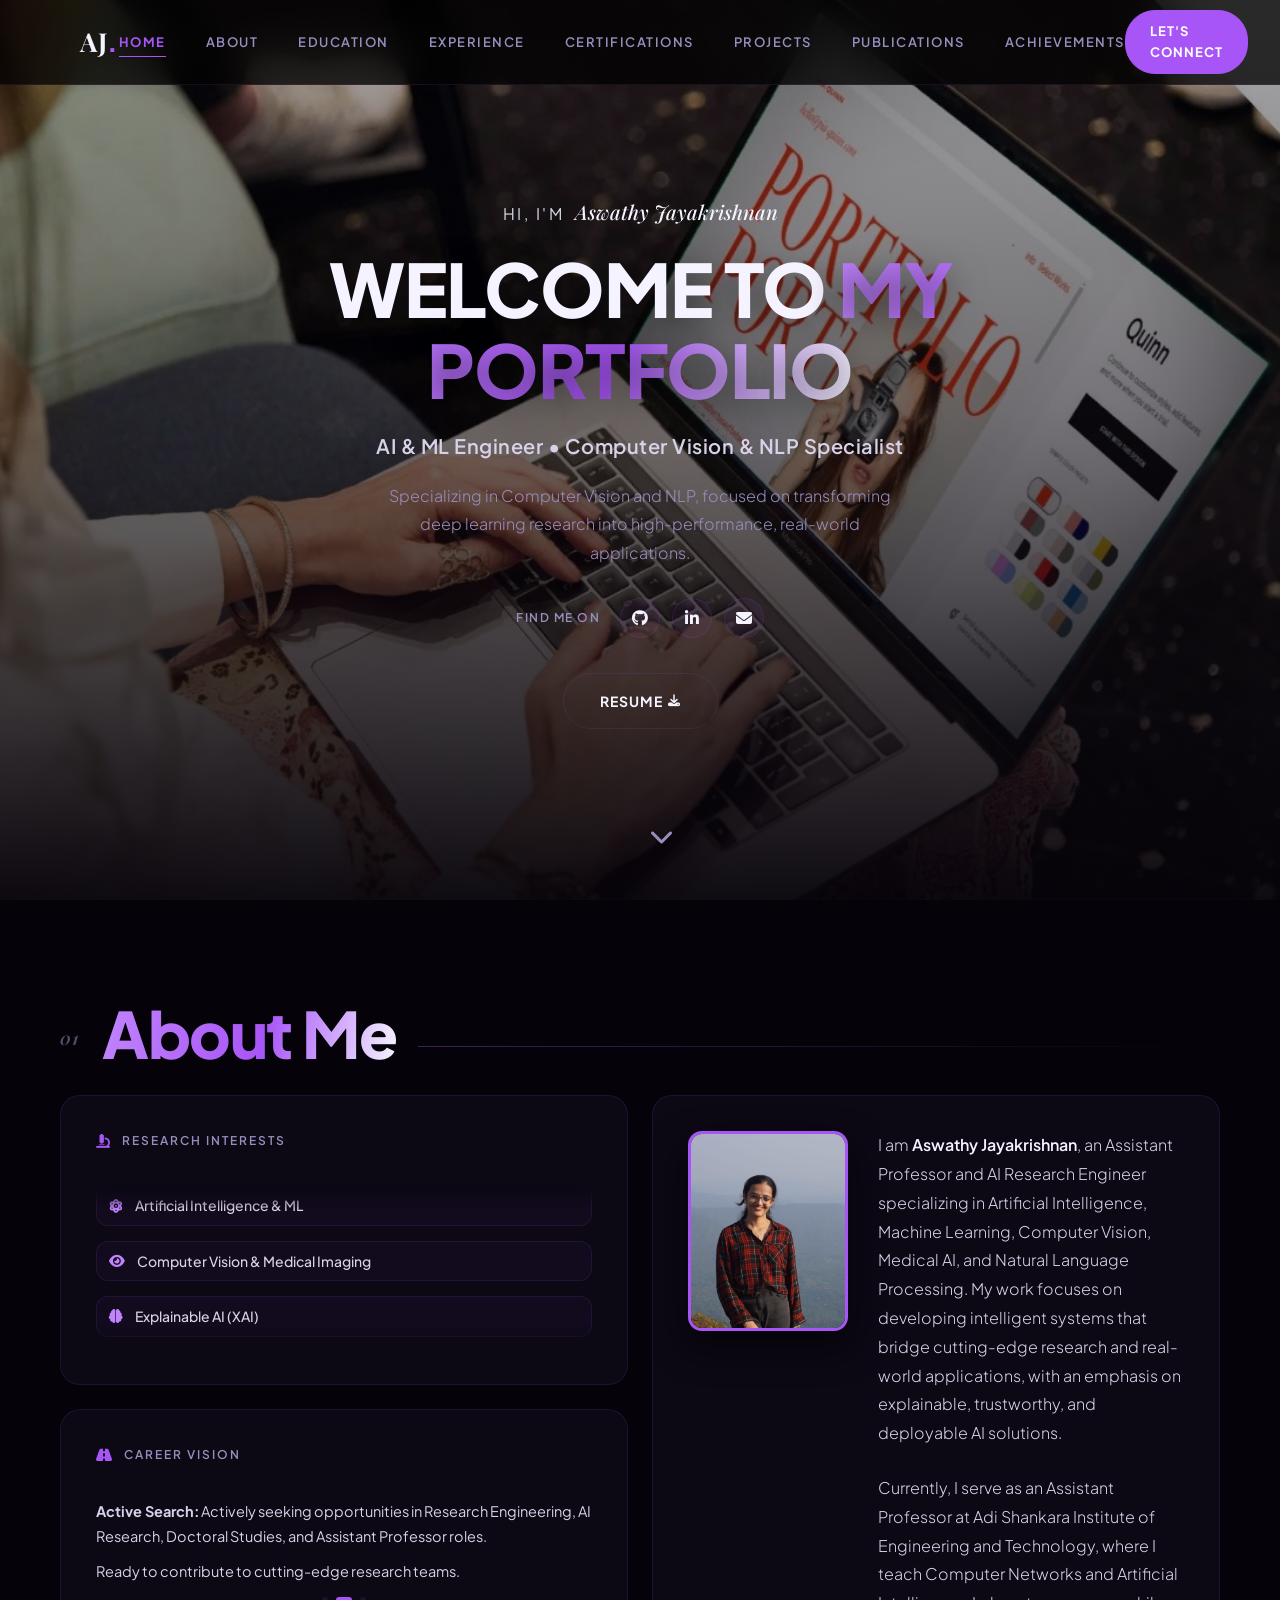
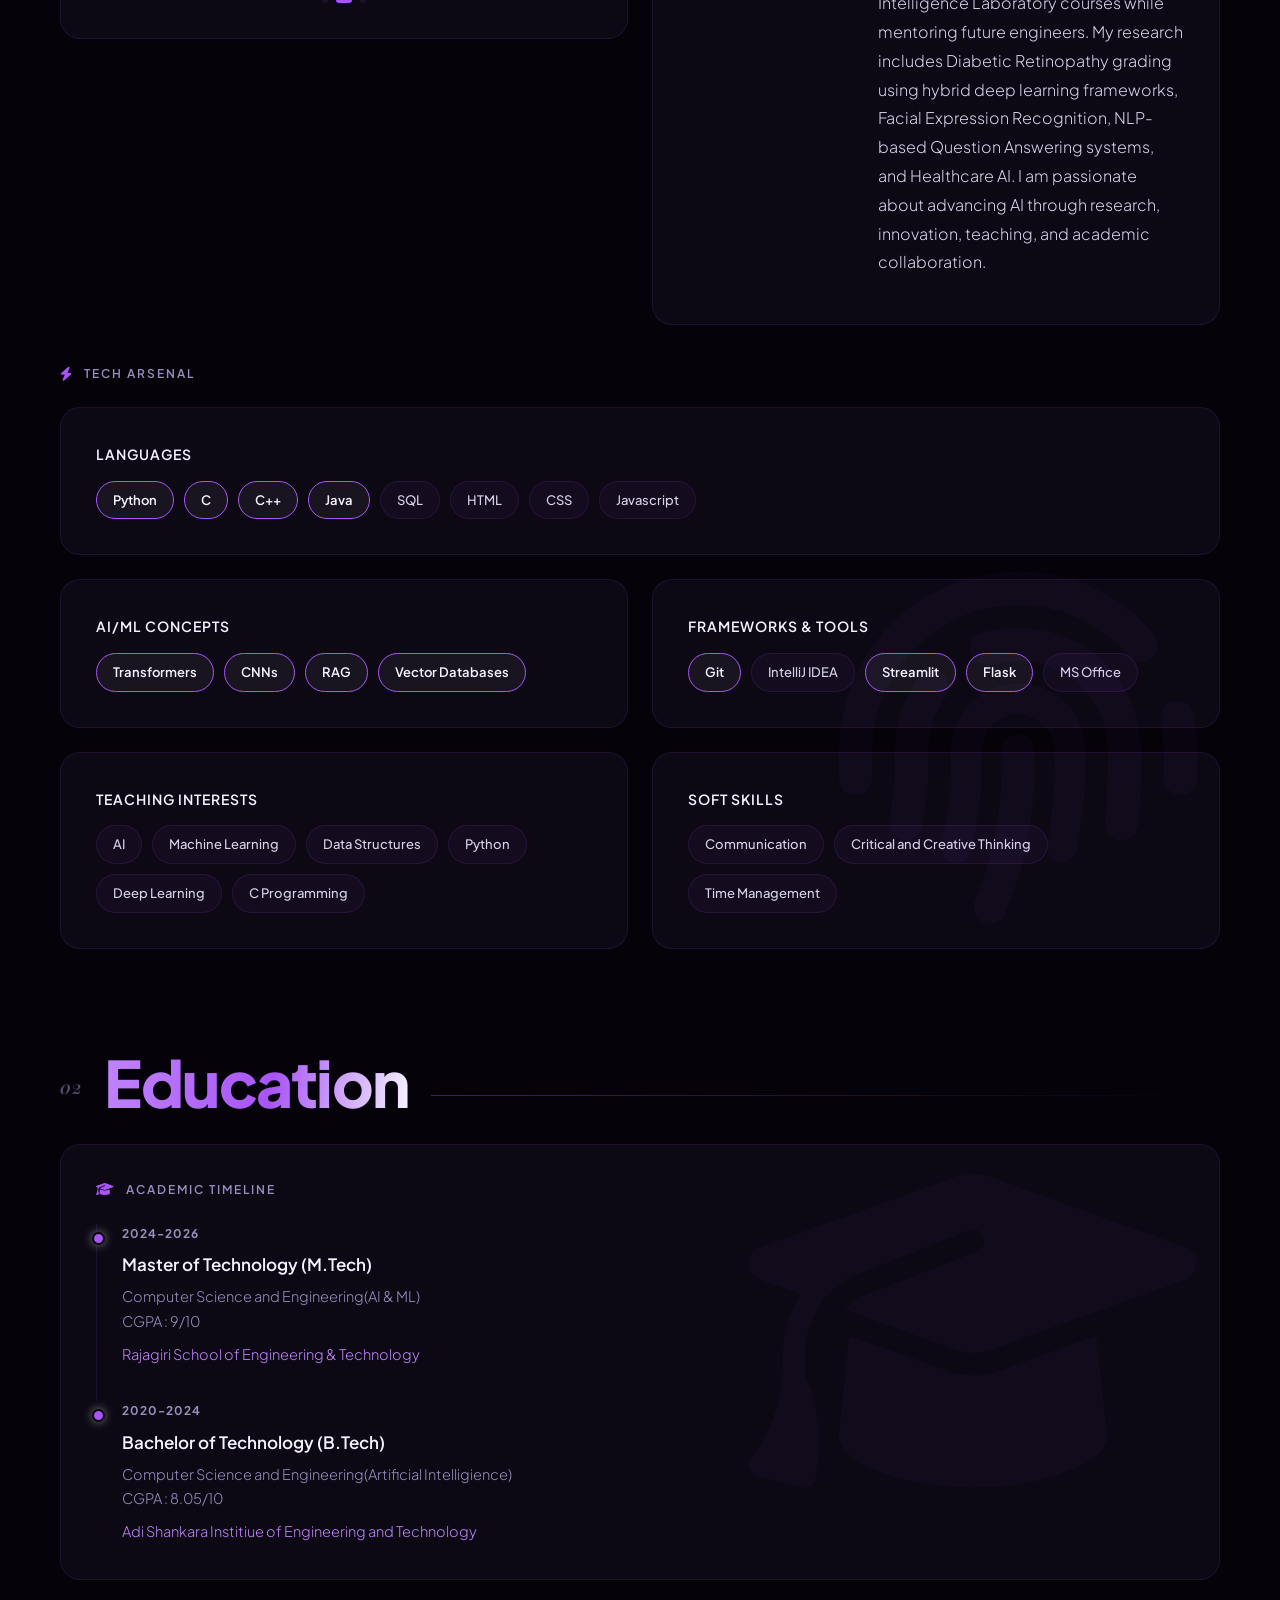
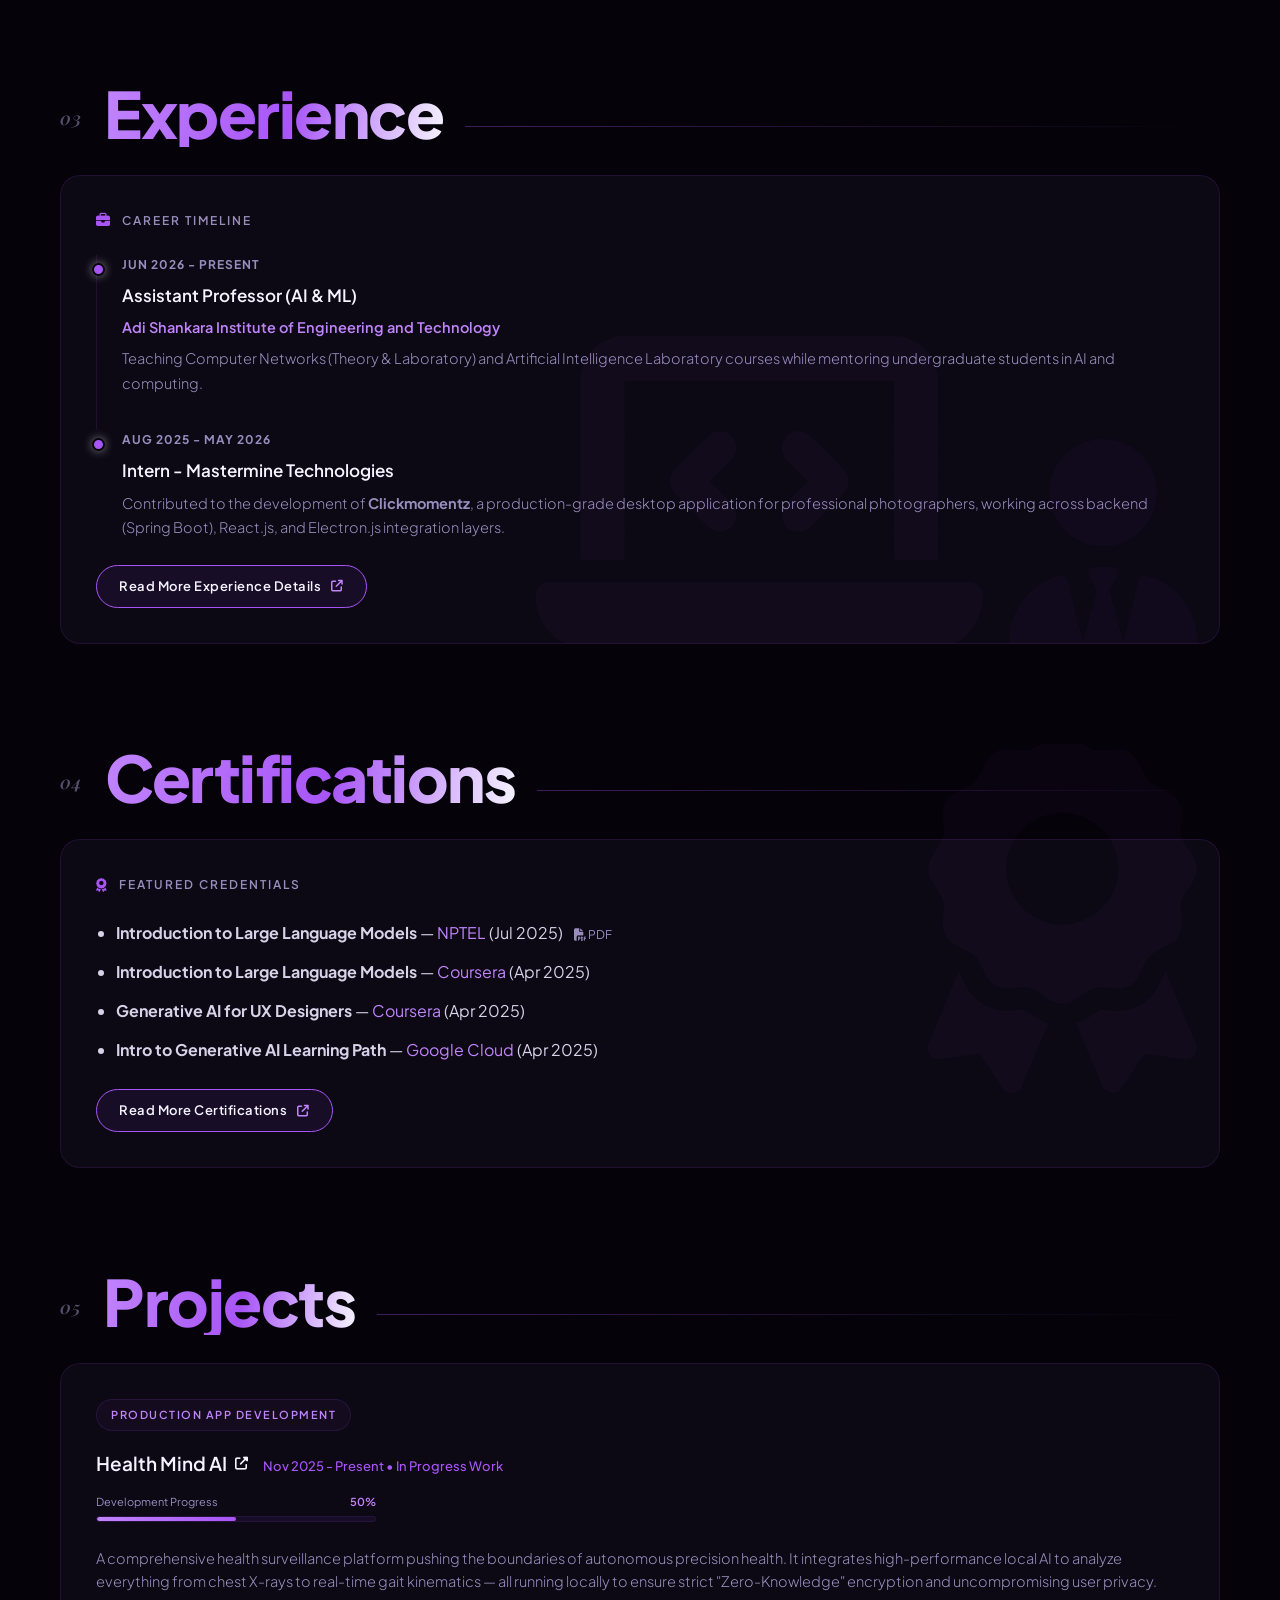
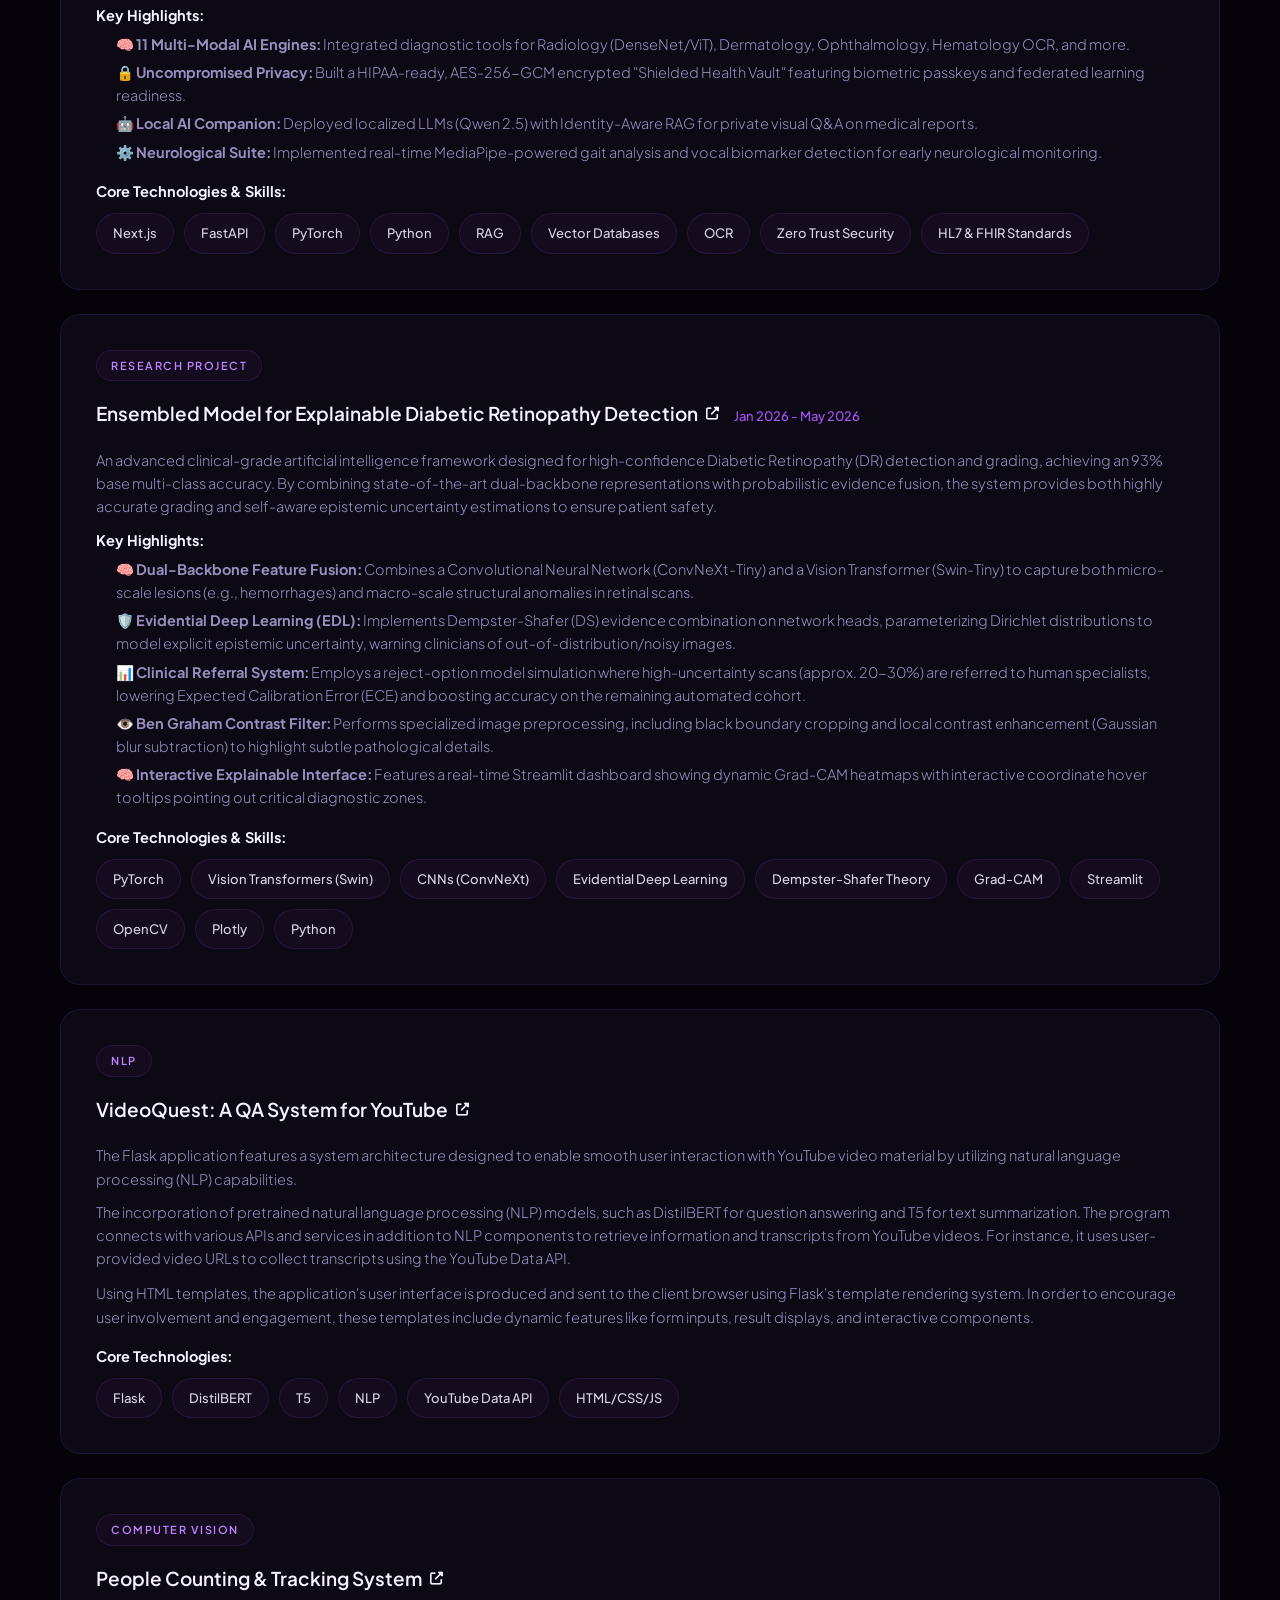
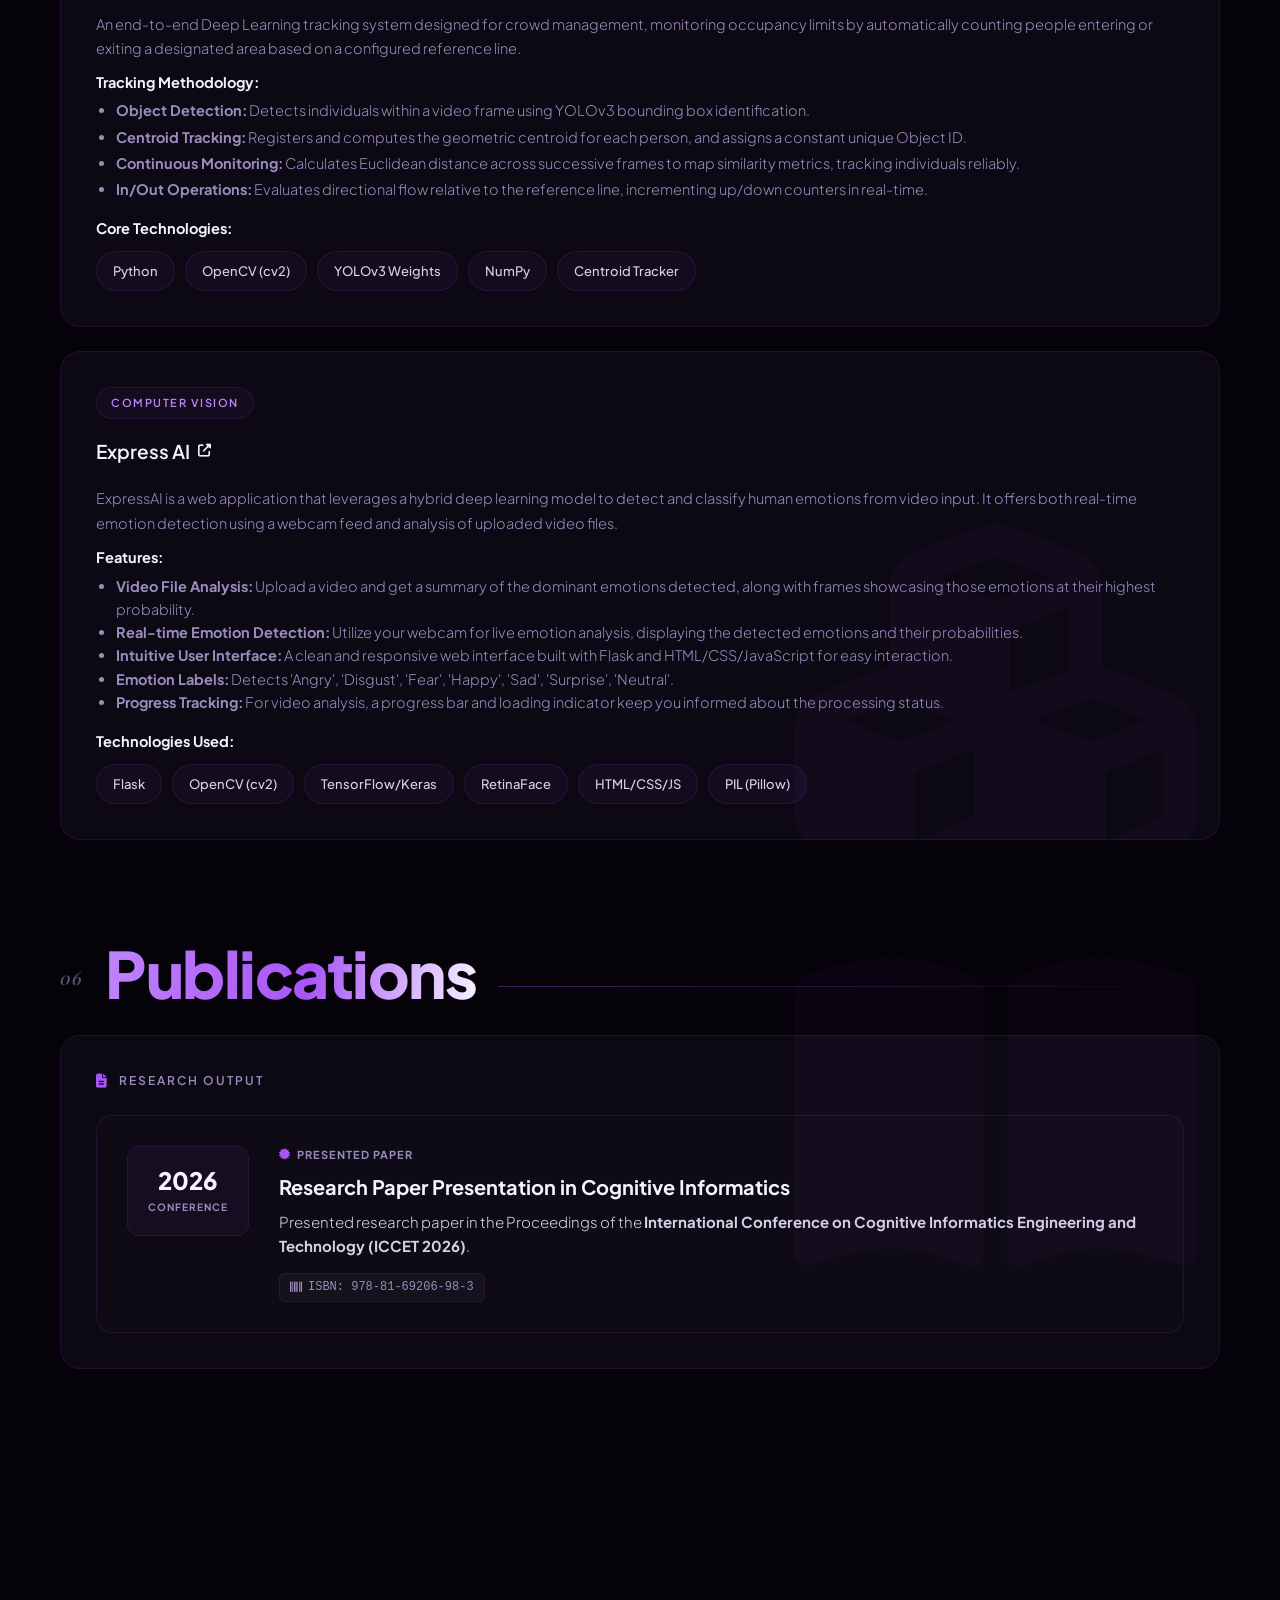
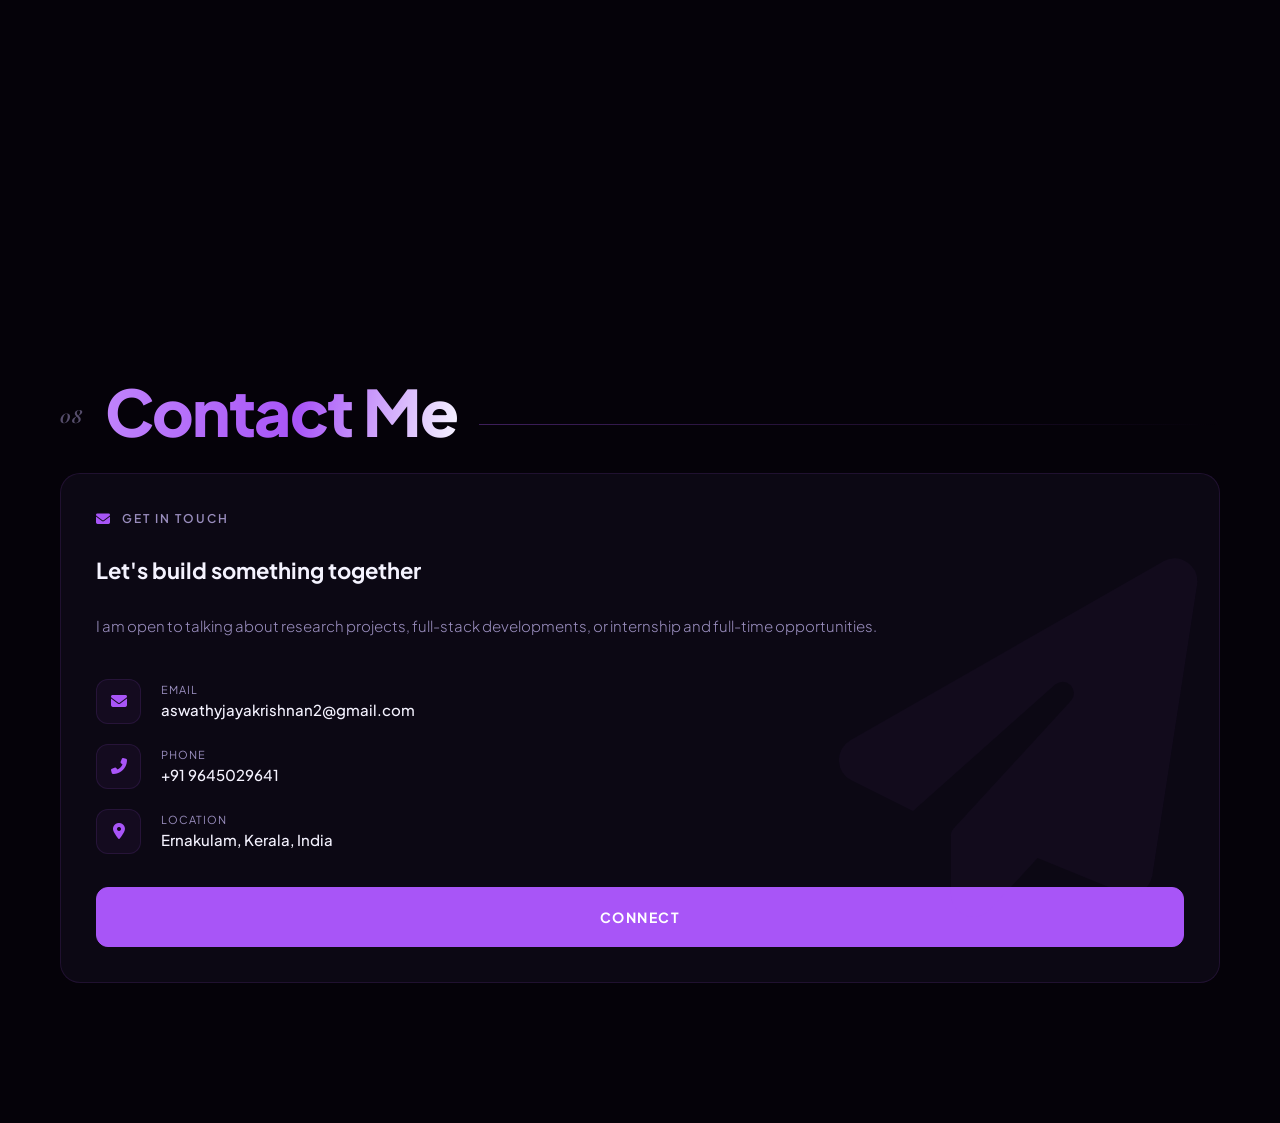
==== commit 0ba74891: "changed ui design" ====
--- a/index.html
+++ b/index.html
@@ -38,41 +38,31 @@
     <main class="main-content" id="cards">
 
       <!-- ====== HOME PAGE (HERO) ====== -->
-      <section class="page-section active" id="home">
-        <div class="hero-container">
-          <div class="hero-content">
-            <h3 class="hero-subtitle">Hi, I'm <span class="highlight-name">Aswathy Jayakrishnan</span></h3>
-            <h1 class="hero-title">AI & ML Engineer</h1>
-            <p class="hero-desc">
-              Specializing in Computer Vision and NLP, focused on transforming deep learning research into
-              high-performance, real-world applications.
-            </p>
-
-            <div class="hero-find-me">
-              <span class="find-me-label">Find Me on</span>
-              <div class="find-me-socials">
-                <a href="https://github.com/aswathyjk472" target="_blank" title="GitHub"><i
-                    class="fab fa-github"></i></a>
-                <a href="https://www.linkedin.com/in/aswathyjk472" target="_blank" title="LinkedIn"><i
-                    class="fab fa-linkedin-in"></i></a>
-                <a href="https://mail.google.com/mail/?view=cm&fs=1&to=aswathyjayakrishnan2@gmail.com" target="_blank"
-                  title="Email"><i class="fas fa-envelope"></i></a>
-              </div>
-            </div>
-
-            <div class="hero-actions">
-              <a href="assets/resume.pdf" download class="btn-secondary">Resume <i class="fas fa-download"
-                  style="font-size: 12px; margin-left: 5px;"></i></a>
-            </div>
-          </div>
-
-          <div class="hero-image-area">
-            <div class="hero-circle circle-bg-1"></div>
-            <div class="hero-circle circle-bg-2"></div>
-            <div class="hero-circle circle-bg-3"></div>
-            <div class="hero-profile-frame">
-              <img src="profilephoto.jpeg" alt="Aswathy Jayakrishnan">
-            </div>
+      <section class="page-section active hero-section" id="home">
+        <div class="hero-content-wrap">
+          <p class="hero-eyebrow">Hi, I'm <span class="highlight-name">Aswathy Jayakrishnan</span></p>
+          <h1 class="hero-main-title">Welcome to <span class="grad-word">My Portfolio</span></h1>
+          <p class="hero-role">AI &amp; ML Engineer &bull; Computer Vision &amp; NLP Specialist</p>
+          <p class="hero-desc">
+            Specializing in Computer Vision and NLP, focused on transforming deep learning research into
+            high-performance, real-world applications.
+          </p>
+
+          <div class="hero-find-me">
+            <span class="find-me-label">Find Me on</span>
+            <div class="find-me-socials">
+              <a href="https://github.com/aswathyjk472" target="_blank" title="GitHub"><i
+                  class="fab fa-github"></i></a>
+              <a href="https://www.linkedin.com/in/aswathyjk472" target="_blank" title="LinkedIn"><i
+                  class="fab fa-linkedin-in"></i></a>
+              <a href="https://mail.google.com/mail/?view=cm&fs=1&to=aswathyjayakrishnan2@gmail.com" target="_blank"
+                title="Email"><i class="fas fa-envelope"></i></a>
+            </div>
+          </div>
+
+          <div class="hero-actions">
+            <a href="assets/resume.pdf" download class="btn-secondary">Resume <i class="fas fa-download"
+                style="font-size: 12px; margin-left: 5px;"></i></a>
           </div>
         </div>
         <div class="scroll-down-indicator">
@@ -84,6 +74,11 @@
 
       <!-- ====== ABOUT PAGE ====== -->
       <section class="page-section" id="about">
+        <div class="section-heading span-2">
+          <span class="section-heading-index">01</span>
+          <h2 class="section-heading-title grad-word">About Me</h2>
+        </div>
+
         <!-- LEFT COLUMN: RESEARCH INTERESTS & CAREER VISION -->
         <div class="about-left-col">
 
@@ -144,18 +139,22 @@
         <!-- RIGHT COLUMN: ABOUT ME -->
         <div class="about-right-col">
           <div class="bento-card">
-            <div class="title-sm"><i class="fas fa-user"></i> About Me</div>
-            <div class="about-text" style="display: flex; flex-direction: column; gap: 14px;">
-              <p>I am <strong>Aswathy Jayakrishnan</strong>, an Assistant Professor and AI Research Engineer
-                specializing in Artificial Intelligence, Machine Learning, Computer Vision, Medical AI, and Natural
-                Language Processing. My work focuses on developing intelligent systems that bridge cutting-edge research
-                and real-world applications, with an emphasis on explainable, trustworthy, and deployable AI solutions.
-              </p>
-              <p>Currently, I serve as an Assistant Professor at Adi Shankara Institute of Engineering and Technology,
-                where I teach Computer Networks and Artificial Intelligence Laboratory courses while mentoring future
-                engineers. My research includes Diabetic Retinopathy grading using hybrid deep learning frameworks,
-                Facial Expression Recognition, NLP-based Question Answering systems, and Healthcare AI. I am passionate
-                about advancing AI through research, innovation, teaching, and academic collaboration.</p>
+            <div class="about-profile-row">
+              <div class="about-profile-photo">
+                <img src="profilephoto.jpeg" alt="Aswathy Jayakrishnan">
+              </div>
+              <div class="about-text" style="display: flex; flex-direction: column; gap: 14px;">
+                <p>I am <strong>Aswathy Jayakrishnan</strong>, an Assistant Professor and AI Research Engineer
+                  specializing in Artificial Intelligence, Machine Learning, Computer Vision, Medical AI, and Natural
+                  Language Processing. My work focuses on developing intelligent systems that bridge cutting-edge research
+                  and real-world applications, with an emphasis on explainable, trustworthy, and deployable AI solutions.
+                </p>
+                <p>Currently, I serve as an Assistant Professor at Adi Shankara Institute of Engineering and Technology,
+                  where I teach Computer Networks and Artificial Intelligence Laboratory courses while mentoring future
+                  engineers. My research includes Diabetic Retinopathy grading using hybrid deep learning frameworks,
+                  Facial Expression Recognition, NLP-based Question Answering systems, and Healthcare AI. I am passionate
+                  about advancing AI through research, innovation, teaching, and academic collaboration.</p>
+              </div>
             </div>
           </div>
         </div>
@@ -239,8 +238,12 @@
 
       <!-- ====== EDUCATION PAGE ====== -->
       <section class="page-section" id="education">
-        <div class="bento-card span-2">
-          <div class="title-sm"><i class="fas fa-graduation-cap"></i> Education</div>
+        <div class="section-heading span-2">
+          <span class="section-heading-index">02</span>
+          <h2 class="section-heading-title grad-word">Education</h2>
+        </div>
+        <div class="bento-card span-2">
+          <div class="title-sm"><i class="fas fa-graduation-cap"></i> Academic Timeline</div>
 
           <div class="timeline-item">
             <div class="tl-date">2024-2026</div>
@@ -271,9 +274,13 @@
 
       <!-- ====== EXPERIENCE PAGE ====== -->
       <section class="page-section" id="experience">
+        <div class="section-heading span-2">
+          <span class="section-heading-index">03</span>
+          <h2 class="section-heading-title grad-word">Experience</h2>
+        </div>
         <!-- EXPERIENCE -->
         <div class="bento-card span-2">
-          <div class="title-sm"><i class="fas fa-briefcase"></i> Experience</div>
+          <div class="title-sm"><i class="fas fa-briefcase"></i> Career Timeline</div>
 
           <div class="timeline-item">
             <div class="tl-date">Jun 2026 - Present</div>
@@ -311,10 +318,14 @@
 
       <!-- ====== CERTIFICATIONS PAGE ====== -->
       <section class="page-section" id="certifications">
+        <div class="section-heading span-2">
+          <span class="section-heading-index">04</span>
+          <h2 class="section-heading-title grad-word">Certifications</h2>
+        </div>
 
         <!-- Featured Certifications Overview -->
         <div class="bento-card span-2">
-          <div class="title-sm"><i class="fas fa-award"></i> Certifications</div>
+          <div class="title-sm"><i class="fas fa-award"></i> Featured Credentials</div>
 
           <ul style="margin-left: 20px; color: var(--text-secondary); line-height: 1.8; margin-bottom: 10px;">
             <li style="margin-bottom: 10px;">
@@ -354,11 +365,9 @@
 
       <!-- ====== PROJECTS PAGE ====== -->
       <section class="page-section" id="projects">
-        <!-- PROJECTS HEADER -->
-        <div class="bento-card span-2"
-          style="padding: 20px 30px; display: flex; align-items: center; justify-content: space-between;">
-          <div class="title-sm" style="margin: 0;"><i class="fas fa-code"></i> Projects</div>
-          <div style="color: var(--accent-1);"><i class="fas fa-arrow-down"></i></div>
+        <div class="section-heading span-2">
+          <span class="section-heading-index">05</span>
+          <h2 class="section-heading-title grad-word">Projects</h2>
         </div>
 
         <!-- PROJECT 1 -->
@@ -614,8 +623,12 @@
 
       <!-- ====== PUBLICATIONS PAGE ====== -->
       <section class="page-section" id="publications">
-        <div class="bento-card span-2">
-          <div class="title-sm"><i class="fas fa-file-alt"></i> Publications</div>
+        <div class="section-heading span-2">
+          <span class="section-heading-index">06</span>
+          <h2 class="section-heading-title grad-word">Publications</h2>
+        </div>
+        <div class="bento-card span-2">
+          <div class="title-sm"><i class="fas fa-file-alt"></i> Research Output</div>
           <div class="publication-card">
             <div class="pub-badge">
               <span class="pub-year">2026</span>
@@ -639,8 +652,12 @@
 
       <!-- ====== ACHIEVEMENTS PAGE ====== -->
       <section class="page-section" id="achievements">
-        <div class="bento-card span-2">
-          <div class="title-sm"><i class="fas fa-trophy"></i> Achievements</div>
+        <div class="section-heading span-2">
+          <span class="section-heading-index">07</span>
+          <h2 class="section-heading-title grad-word">Achievements</h2>
+        </div>
+        <div class="bento-card span-2">
+          <div class="title-sm"><i class="fas fa-trophy"></i> Honors &amp; Recognition</div>
           <a href="file:///C:/Users/aswat/Downloads/Introduction%20to%20Large%20Language%20Models%20(LLMs).pdf"
             target="_blank" style="text-decoration: none; color: inherit; display: block;">
             <div class="publication-card">
@@ -666,8 +683,12 @@
 
       <!-- ====== CONTACT PAGE ====== -->
       <section class="page-section" id="contact">
-        <div class="bento-card span-2">
-          <div class="title-sm"><i class="fas fa-envelope"></i> Contact Me</div>
+        <div class="section-heading span-2">
+          <span class="section-heading-index">08</span>
+          <h2 class="section-heading-title grad-word">Contact Me</h2>
+        </div>
+        <div class="bento-card span-2">
+          <div class="title-sm"><i class="fas fa-envelope"></i> Get In Touch</div>
           <div class="contact-layout">
             <div class="contact-info-panel">
               <h3 class="contact-info-title">Let's build something together</h3>
--- a/assets/css/style.css
+++ b/assets/css/style.css
@@ -21,6 +21,7 @@
   --font-main: 'Plus Jakarta Sans', sans-serif;
   --font-serif: 'Playfair Display', serif;
   --transition-smooth: all 0.5s cubic-bezier(0.16, 1, 0.3, 1);
+  --nav-clearance: 125px;
 }
 
 /* Core Resets */
@@ -196,7 +197,7 @@
   margin: 0 auto;
   padding: 40px 20px;
   min-height: 100vh;
-  padding-top: 125px;
+  padding-top: var(--nav-clearance);
   display: flex;
   flex-direction: column;
 }
@@ -321,6 +322,55 @@
   font-size: 14px;
 }
 
+/* ==========================================================================
+   Big Gradient Section Headings — enlarged, top-left aligned per section
+   ========================================================================== */
+.section-heading {
+  grid-column: span 2;
+  display: flex;
+  align-items: flex-end;
+  gap: 22px;
+  margin-bottom: 4px;
+  position: relative;
+}
+
+.section-heading-index {
+  font-family: var(--font-serif);
+  font-style: italic;
+  font-size: 18px;
+  font-weight: 600;
+  color: var(--text-muted);
+  letter-spacing: 1px;
+  padding-bottom: 14px;
+  opacity: 0.55;
+  flex-shrink: 0;
+}
+
+.section-heading-title {
+  font-size: clamp(2.4rem, 6vw, 4rem);
+  font-weight: 800;
+  line-height: 1.05;
+  letter-spacing: -1.5px;
+}
+
+.section-heading::after {
+  content: '';
+  flex: 1;
+  height: 1px;
+  min-width: 30px;
+  margin-bottom: 20px;
+  background: linear-gradient(90deg, var(--border-hover), transparent);
+}
+
+/* Shared gradient font colour theme reused across hero + every section heading */
+.grad-word {
+  background: linear-gradient(100deg, var(--accent-1) 0%, var(--accent-solid) 55%, #f5f3ff 100%);
+  -webkit-background-clip: text;
+  background-clip: text;
+  color: transparent;
+  -webkit-text-fill-color: transparent;
+}
+
 /* About Section Specifics */
 .about-text {
   font-size: 16px;
@@ -338,33 +388,72 @@
   font-weight: 600;
 }
 
-/* Hero Page Section (`#home`) Styling */
-.hero-container {
-  display: grid;
-  grid-template-columns: 1.1fr 0.9fr;
-  align-items: center;
-  gap: 50px;
-  padding: 40px 0;
+/* Profile photo paired with the About Me text, framed in the accent colour */
+.about-profile-row {
+  display: flex;
+  gap: 30px;
+  align-items: flex-start;
+}
+
+.about-profile-photo {
+  width: 160px;
+  height: 200px;
+  flex-shrink: 0;
+  border-radius: 14px;
+  overflow: hidden;
+  border: 3px solid var(--accent-solid);
+  box-shadow: 0 15px 35px rgba(0, 0, 0, 0.6);
+}
+
+.about-profile-photo img {
   width: 100%;
+  height: 100%;
+  object-fit: cover;
+}
+
+/* Hero Page Section (`#home`) Styling — full-bleed background image hero */
+.hero-section {
   grid-column: span 2;
-}
-
-.hero-content {
-  display: flex;
-  flex-direction: column;
+  position: relative;
+  width: 100vw;
+  margin-left: calc(-50vw + 50%);
+  margin-top: calc(-1 * var(--nav-clearance));
+  padding: var(--nav-clearance) 20px 100px;
+  min-height: 100vh;
+  display: flex;
+  flex-direction: column;
+  justify-content: center;
   align-items: flex-start;
-  gap: 25px;
-}
-
-.hero-subtitle {
+  background-image: linear-gradient(180deg, rgba(5, 2, 9, 0.35) 0%, rgba(5, 2, 9, 0.55) 45%, rgba(5, 2, 9, 0.96) 100%), url('../images/hero-bg.jpg');
+  background-size: cover;
+  background-position: center 25%;
+  background-repeat: no-repeat;
+  overflow: hidden;
+}
+
+.hero-content-wrap {
+  display: flex;
+  flex-direction: column;
+  align-items: center;
+  text-align: center;
+  gap: 20px;
+  width: 100%;
+  max-width: 820px;
+  margin: 0 auto;
+  padding: 0 40px;
+  position: relative;
+  z-index: 2;
+}
+
+.hero-eyebrow {
   font-size: 16px;
   font-weight: 400;
   text-transform: uppercase;
   letter-spacing: 2.5px;
-  color: var(--text-muted);
-}
-
-.hero-subtitle .highlight-name {
+  color: var(--text-secondary);
+}
+
+.hero-eyebrow .highlight-name {
   font-family: var(--font-serif);
   font-style: italic;
   text-transform: none;
@@ -375,13 +464,21 @@
   font-size: 20px;
 }
 
-.hero-title {
-  font-size: clamp(2.5rem, 5vw, 4.5rem);
+.hero-main-title {
+  font-size: clamp(2.4rem, 6vw, 4.6rem);
   font-weight: 800;
   line-height: 1.1;
   text-transform: uppercase;
   letter-spacing: -1px;
   color: var(--text-main);
+  text-shadow: 0 10px 35px rgba(0, 0, 0, 0.55);
+}
+
+.hero-role {
+  font-size: clamp(1rem, 1.6vw, 1.25rem);
+  font-weight: 600;
+  color: var(--text-secondary);
+  letter-spacing: 0.5px;
 }
 
 .hero-desc {
@@ -389,6 +486,7 @@
   color: var(--text-muted);
   line-height: 1.8;
   max-width: 540px;
+  margin: 0 auto;
   font-weight: 300;
 }
 
@@ -396,6 +494,7 @@
 .hero-find-me {
   display: flex;
   align-items: center;
+  justify-content: center;
   gap: 20px;
   margin-top: 10px;
 }
@@ -484,88 +583,7 @@
   box-shadow: 0 10px 25px rgba(255, 255, 255, 0.1);
 }
 
-/* Hero Image Right Side Area */
-.hero-image-area {
-  position: relative;
-  width: 100%;
-  height: 450px;
-  display: flex;
-  align-items: center;
-  justify-content: center;
-}
-
-.hero-profile-frame {
-  width: 320px;
-  height: 320px;
-  border-radius: 50%;
-  overflow: hidden;
-  position: relative;
-  z-index: 5;
-  border: 4px solid var(--bg-dark);
-  box-shadow: 0 20px 50px rgba(0, 0, 0, 0.8);
-  transition: var(--transition-smooth);
-}
-
-.hero-profile-frame img {
-  width: 100%;
-  height: 100%;
-  object-fit: cover;
-  filter: grayscale(100%) contrast(1.1);
-  transition: var(--transition-smooth);
-}
-
-.hero-image-area:hover .hero-profile-frame img {
-  filter: grayscale(0%) contrast(1.0);
-  transform: scale(1.05);
-}
-
-.hero-image-area:hover .hero-profile-frame {
-  border-color: var(--accent-solid);
-}
-
-/* Decorative backdrop spheres/circles in grayscale */
-.hero-circle {
-  position: absolute;
-  border-radius: 50%;
-  transition: var(--transition-smooth);
-}
-
-.circle-bg-1 {
-  width: 380px;
-  height: 380px;
-  background: radial-gradient(circle, rgba(255, 255, 255, 0.06) 0%, rgba(255, 255, 255, 0) 70%);
-  z-index: 2;
-}
-
-.circle-bg-2 {
-  width: 440px;
-  height: 440px;
-  border: 1px dashed rgba(255, 255, 255, 0.1);
-  z-index: 1;
-  animation: rotateCounter 30s linear infinite;
-}
-
-.circle-bg-3 {
-  width: 200px;
-  height: 200px;
-  background: radial-gradient(circle, rgba(255, 255, 255, 0.03) 0%, rgba(255, 255, 255, 0) 80%);
-  top: 20px;
-  right: 40px;
-  z-index: 0;
-  animation: floatSphere 6s ease-in-out infinite;
-}
-
-@keyframes rotateCounter {
-  from { transform: rotate(0deg); }
-  to { transform: rotate(360deg); }
-}
-
-@keyframes floatSphere {
-  0%, 100% { transform: translateY(0px) scale(1); }
-  50% { transform: translateY(-15px) scale(1.05); }
-}
-
-/* Scroll Down Indicator Animation */
+/* Scroll Down Indicator Animation — pinned to the bottom of the hero */
 .scroll-down-indicator {
   grid-column: span 2;
   display: flex;
@@ -574,6 +592,15 @@
   margin-top: 30px;
   animation: bounceArrow 2s infinite;
   z-index: 10;
+}
+
+.hero-section .scroll-down-indicator {
+  position: absolute;
+  left: 50%;
+  bottom: 36px;
+  transform: translateX(-50%);
+  margin-top: 0;
+  grid-column: unset;
 }
 
 .scroll-down-indicator a {
@@ -1419,6 +1446,10 @@
   .layout {
     padding-top: 110px;
   }
+
+  :root {
+    --nav-clearance: 110px;
+  }
   
   .page-section {
     grid-template-columns: 1fr;
@@ -1432,41 +1463,8 @@
     grid-column: span 1;
   }
   
-  .hero-container {
-    grid-template-columns: 1fr;
-    gap: 40px;
-    padding: 20px 0;
-    grid-column: span 1; /* Reset desktop span 2 */
-  }
-  .hero-content {
-    align-items: center;
-    text-align: center;
-  }
-  .hero-desc {
-    margin: 0 auto;
-  }
-  .hero-image-area {
-    height: clamp(240px, 60vw, 360px);
-    order: -1; /* Move profile photo upward above hero content on mobile */
-    margin-bottom: 20px;
-  }
-  .hero-profile-frame {
-    width: clamp(200px, 50vw, 300px);
-    height: clamp(200px, 50vw, 300px);
-  }
-  .circle-bg-1 {
-    width: clamp(240px, 60vw, 360px);
-    height: clamp(240px, 60vw, 360px);
-  }
-  .circle-bg-2 {
-    width: clamp(280px, 70vw, 400px);
-    height: clamp(280px, 70vw, 400px);
-  }
-  .circle-bg-3 {
-    width: clamp(120px, 30vw, 200px);
-    height: clamp(120px, 30vw, 200px);
-    right: 10px;
-    top: 10px;
+  .hero-content-wrap {
+    padding: 0 24px;
   }
   
   .contact-layout {
@@ -1485,8 +1483,21 @@
     bottom: -8%;
     color: rgba(168, 85, 247, 0.08); /* Make watermark icon slightly more visible on mobile */
   }
-  .hero-title {
+  .hero-main-title {
     font-size: clamp(2rem, 8vw, 3.5rem);
+  }
+  .section-heading {
+    gap: 14px;
+  }
+  .about-profile-row {
+    flex-direction: column;
+    align-items: center;
+    text-align: center;
+  }
+  .about-profile-photo {
+    width: 160px;
+    height: 160px;
+    border-radius: 50%;
   }
 }
 
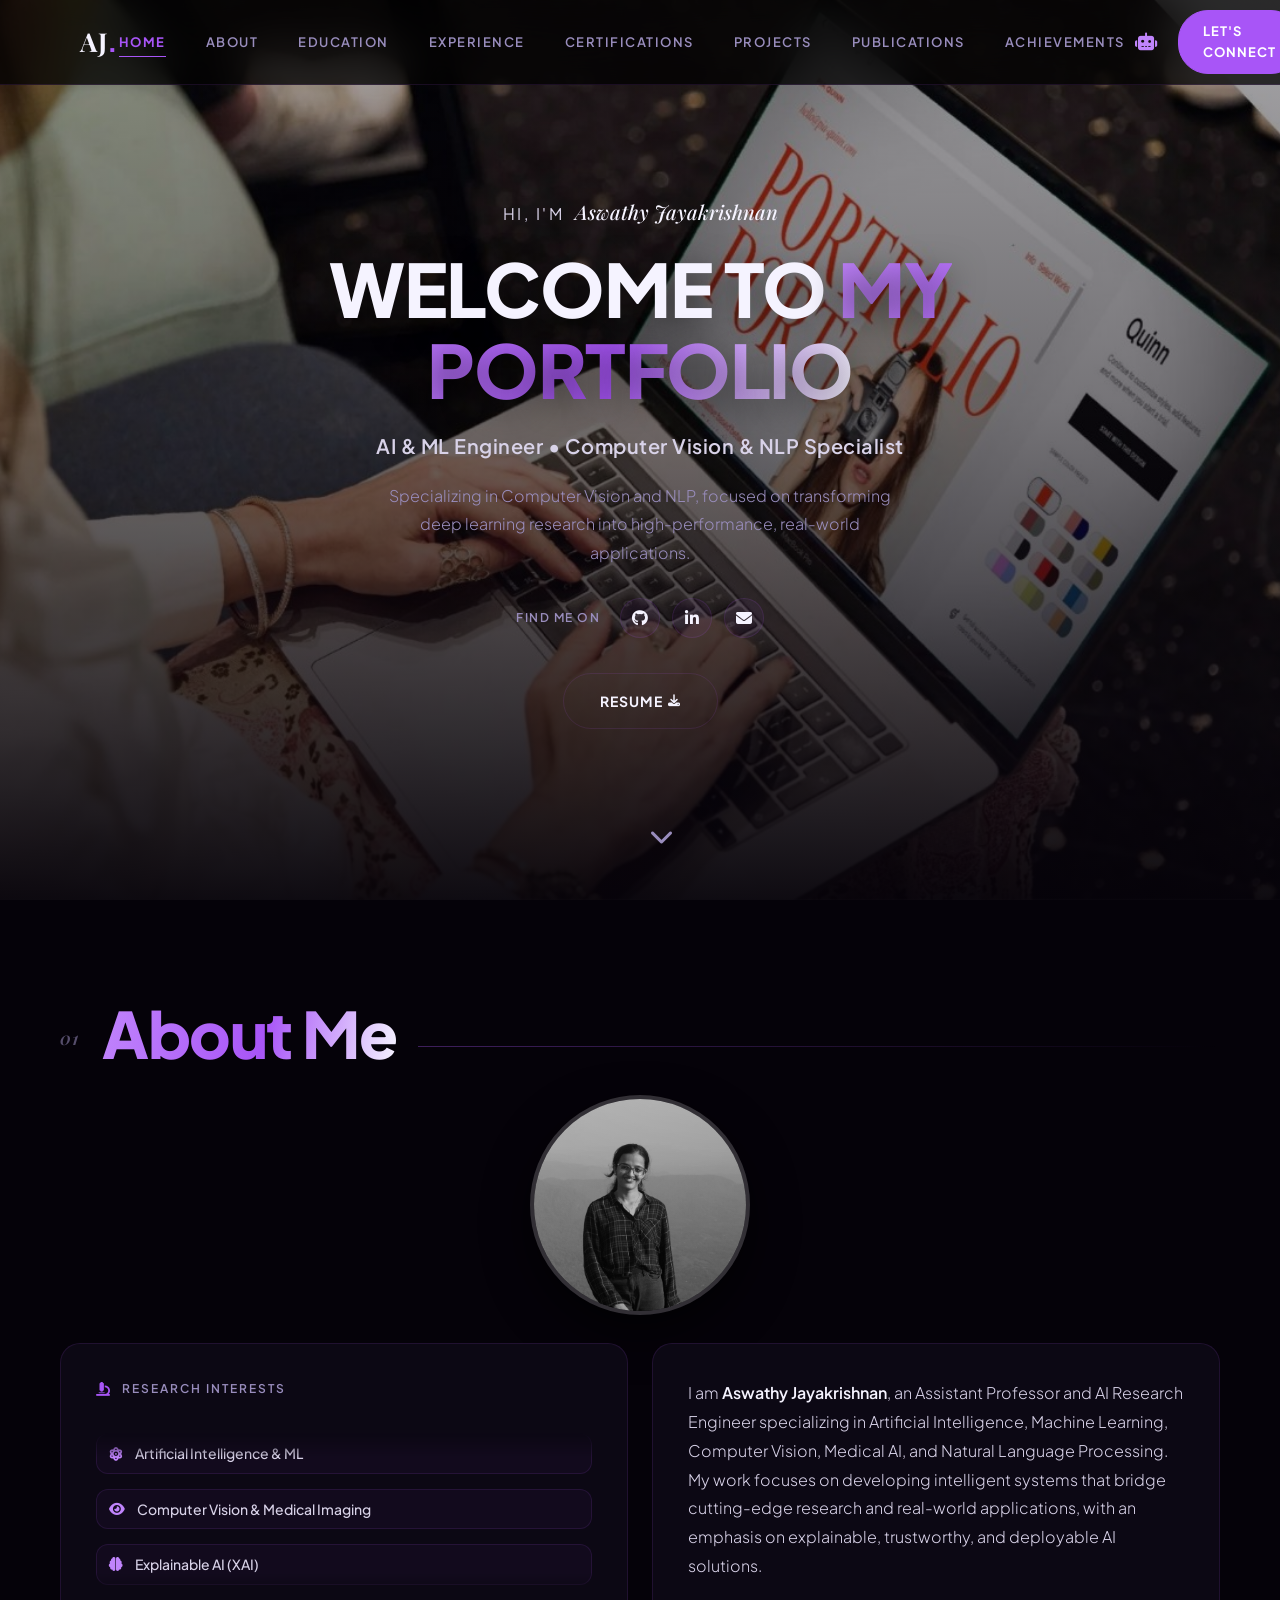
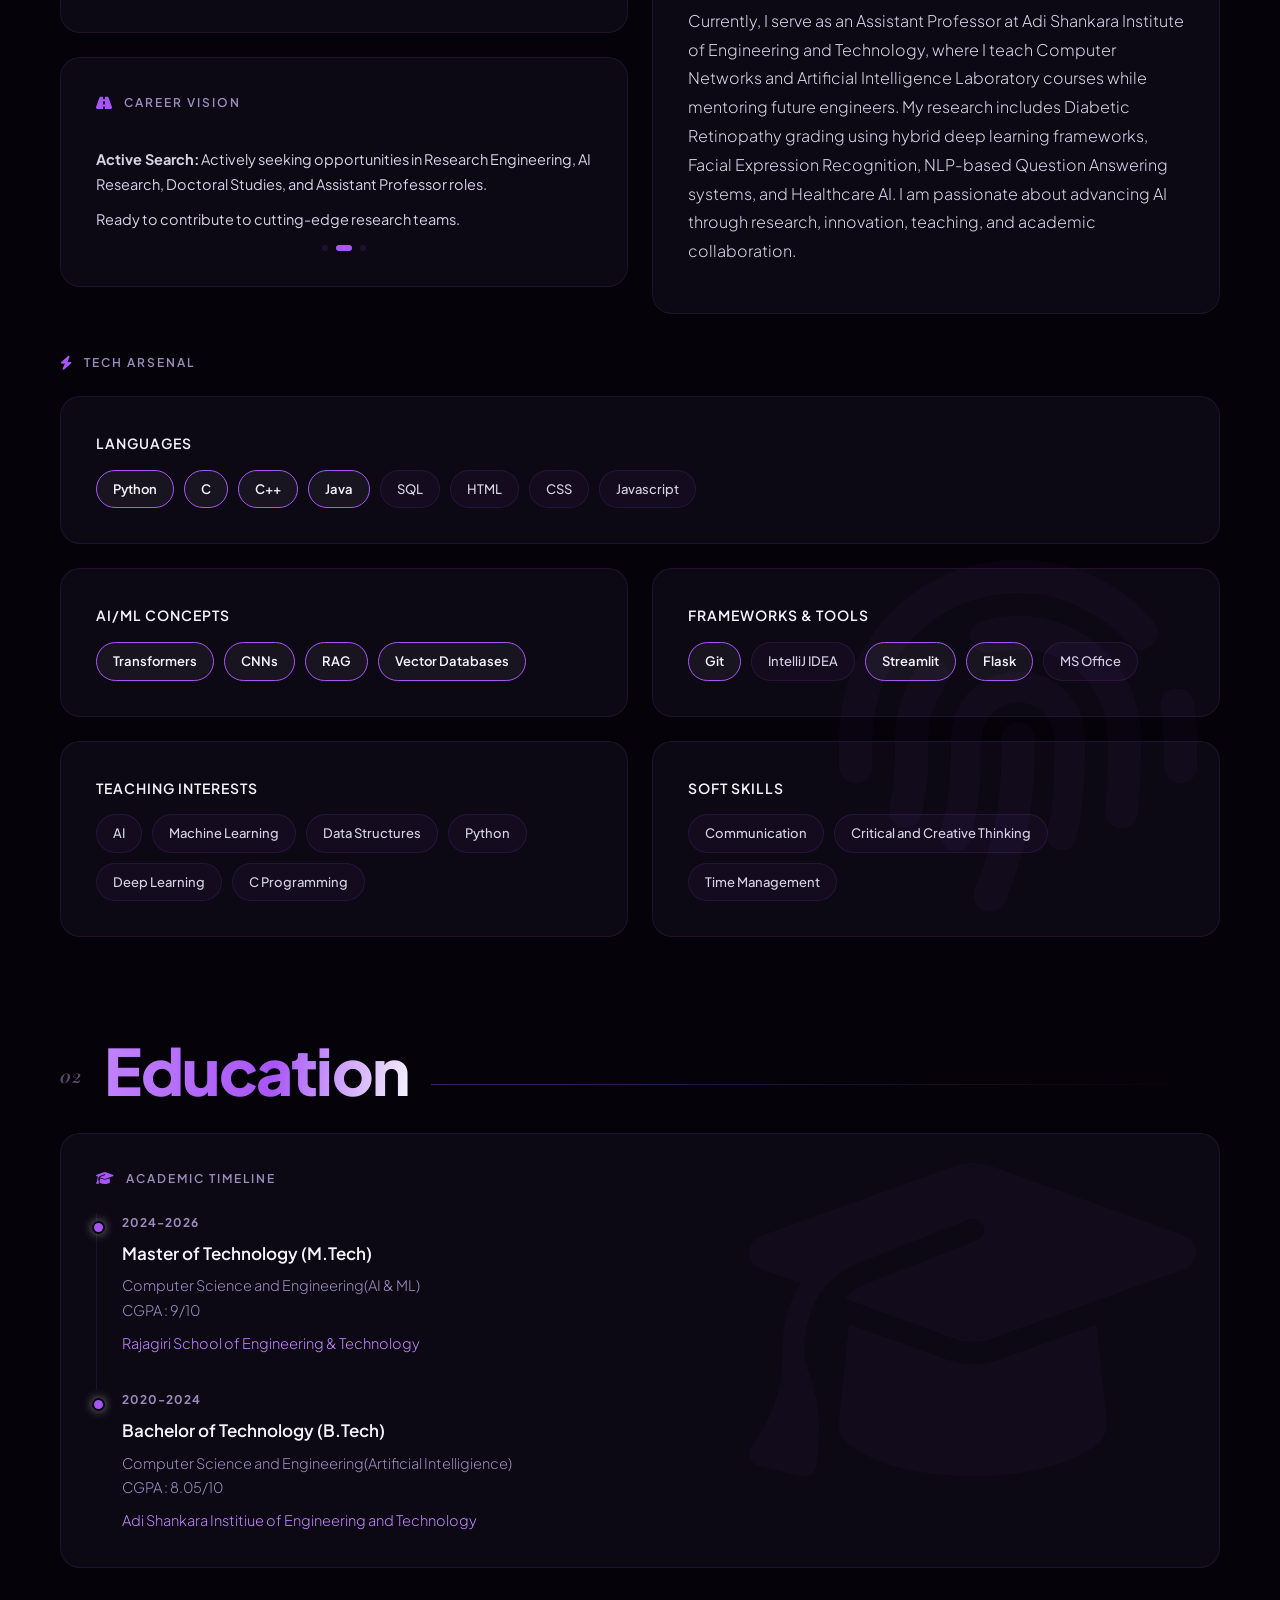
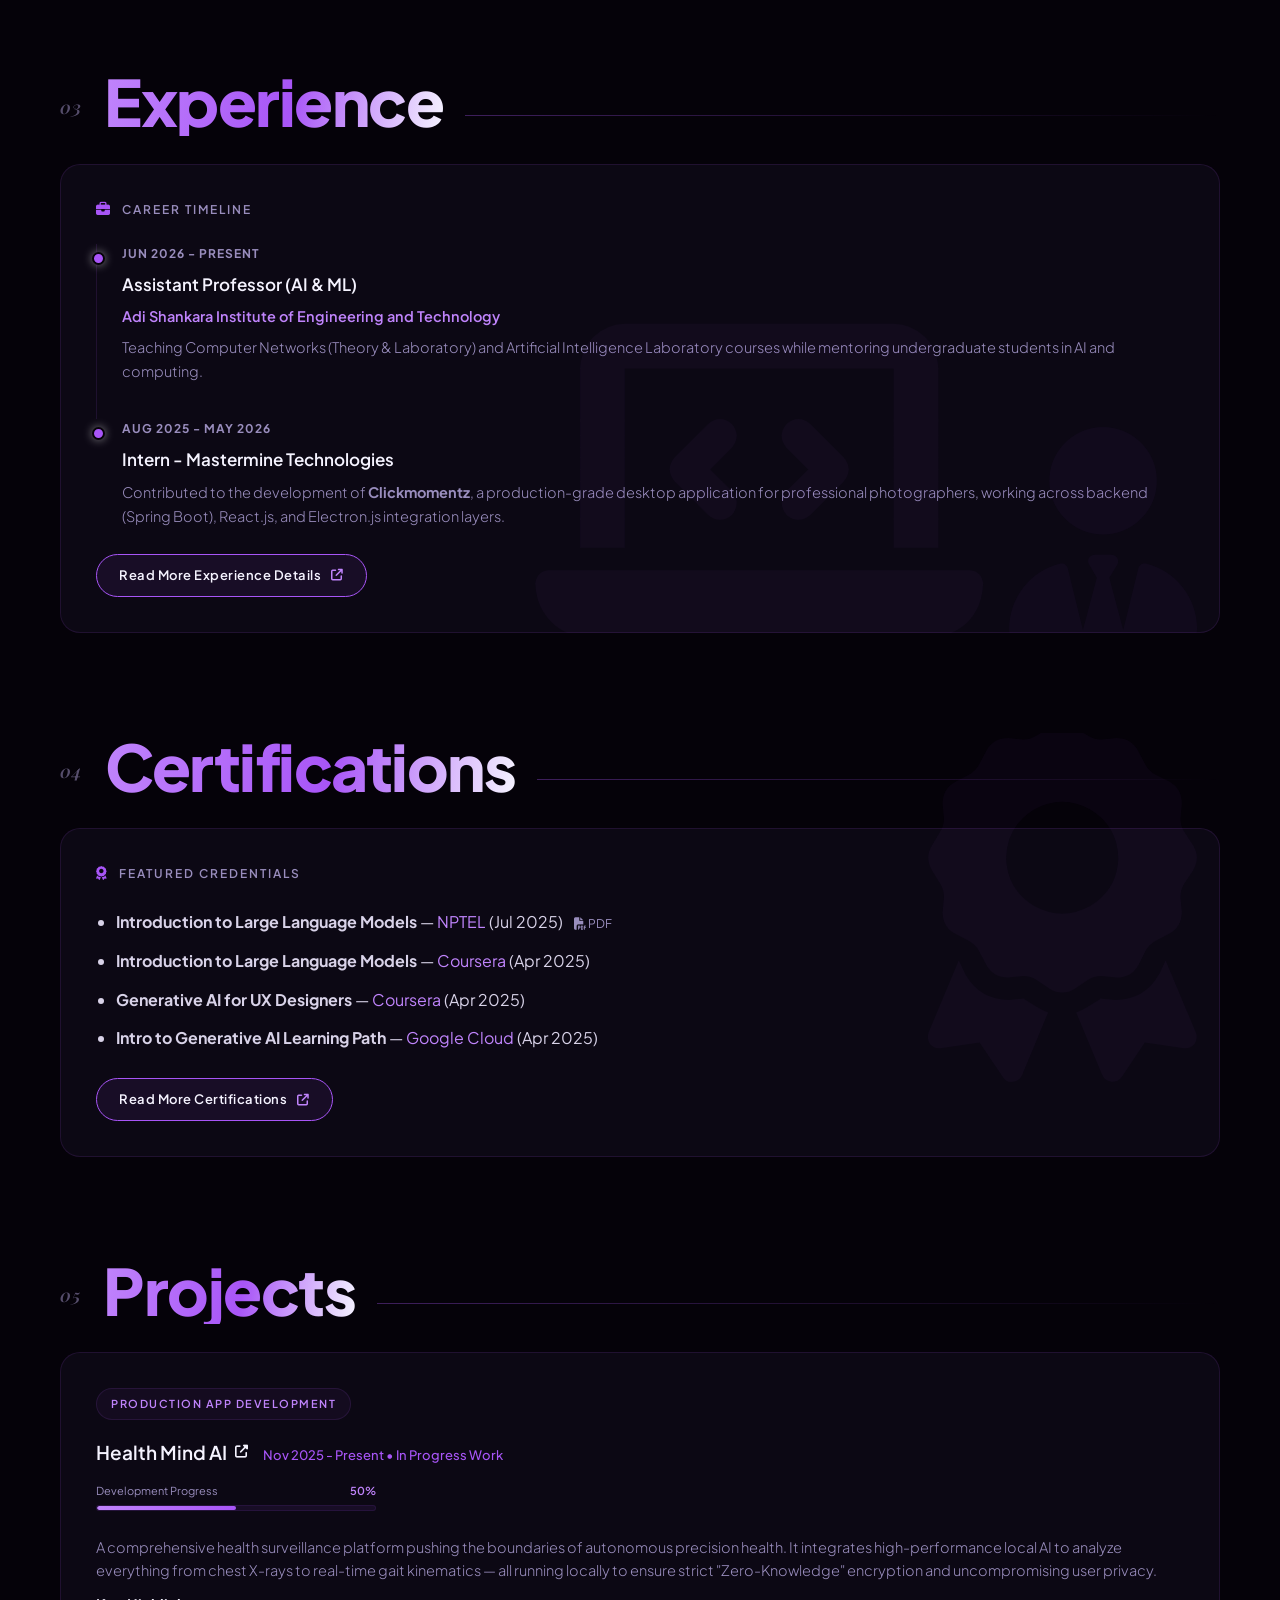
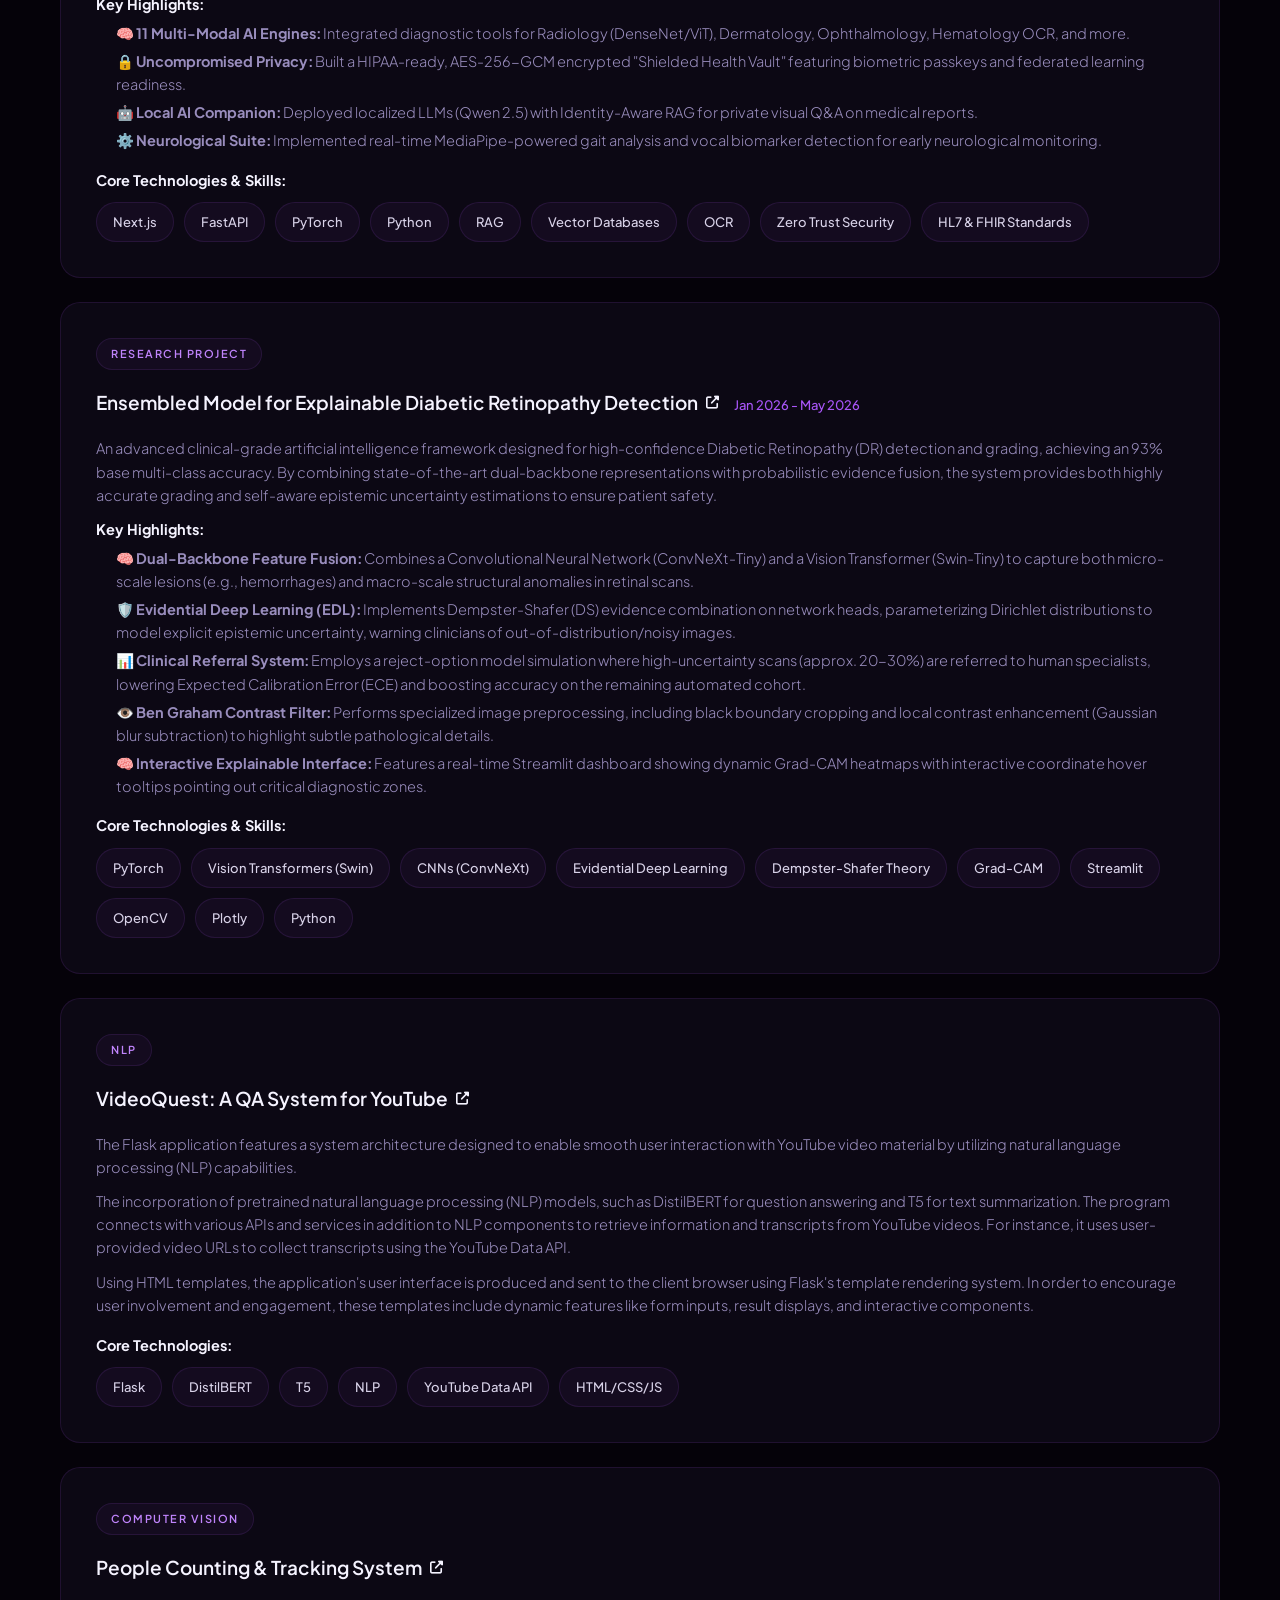
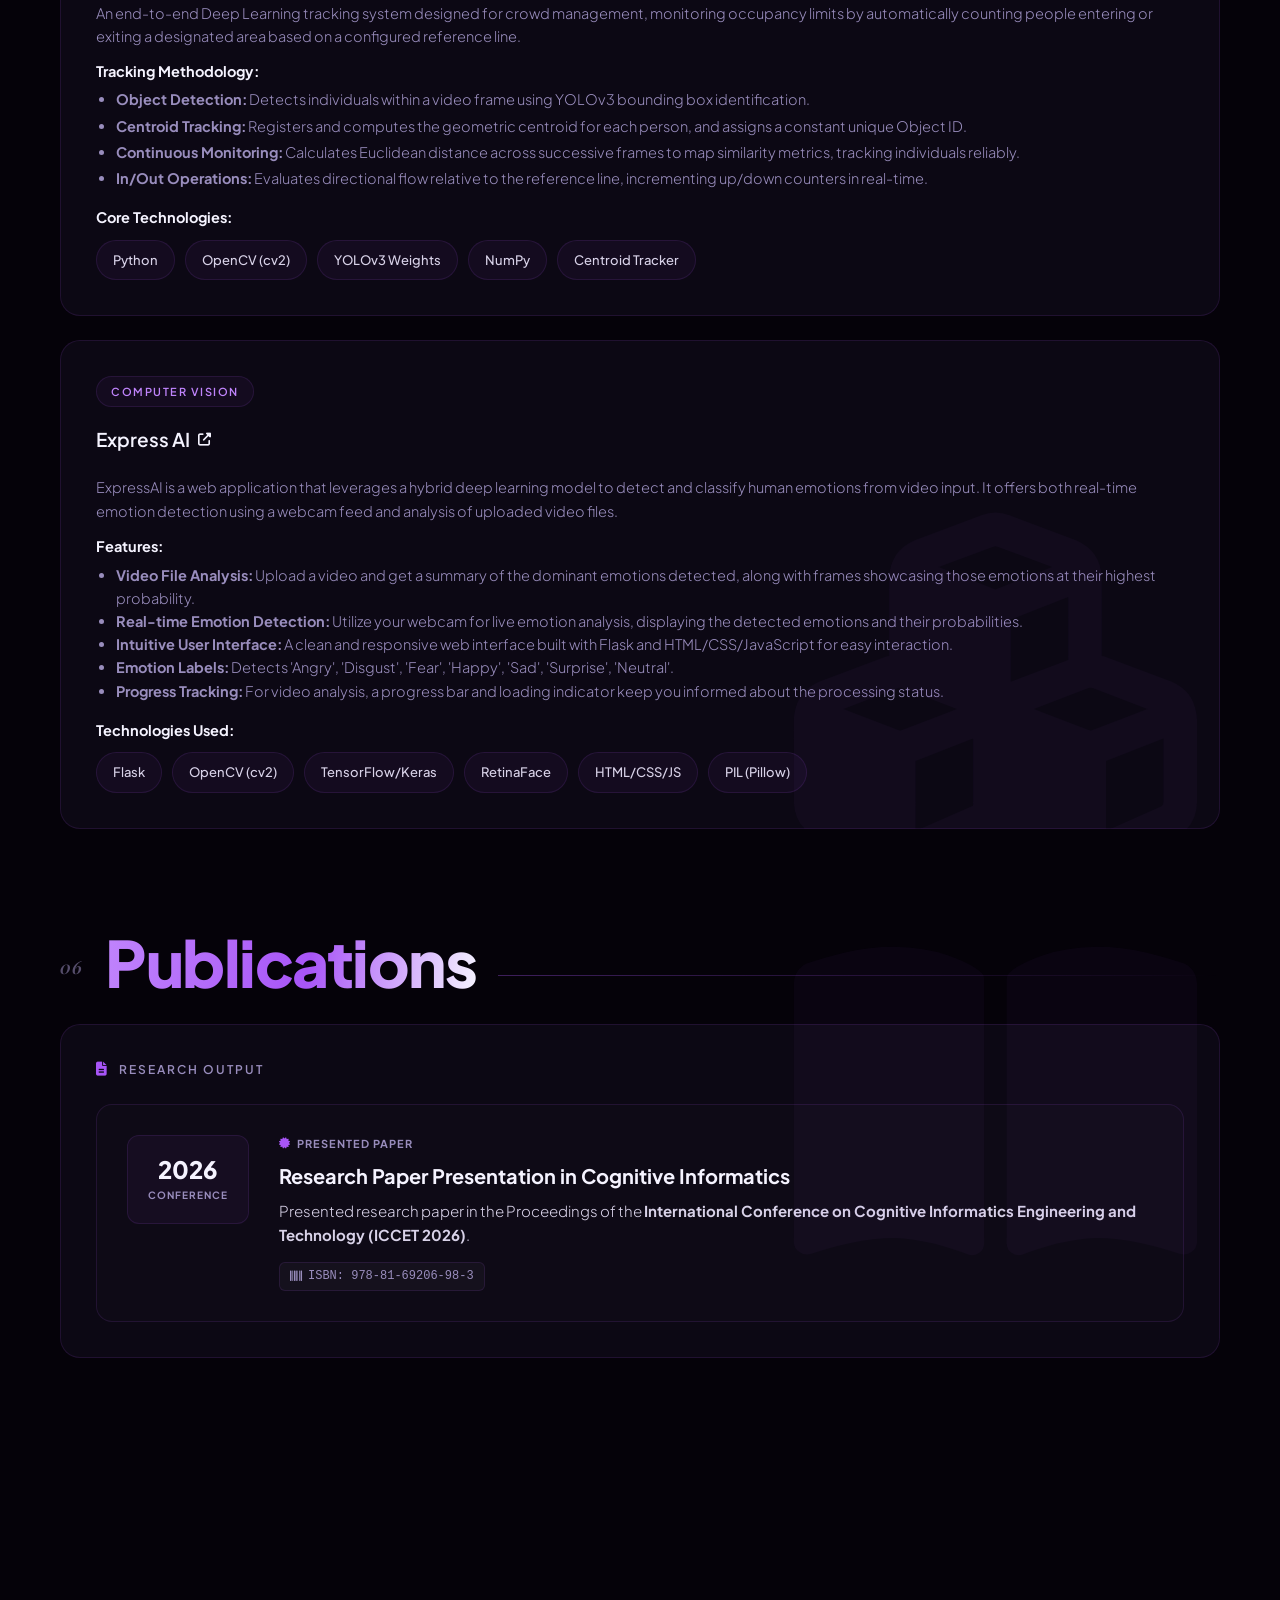
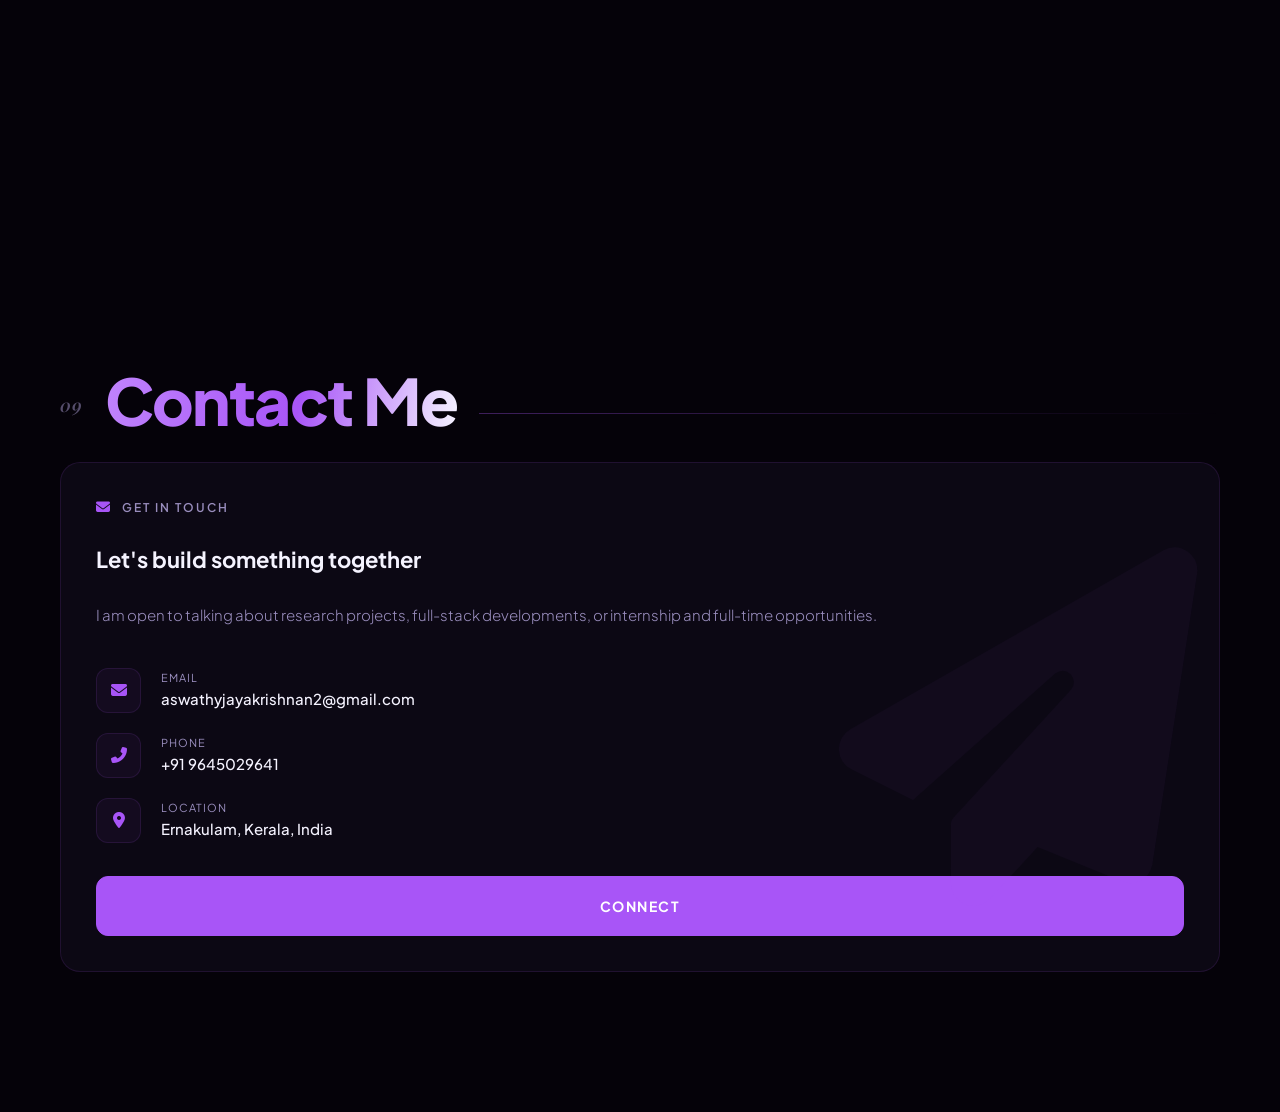
==== commit 0c871f90: "ai chat" ====
--- a/index.html
+++ b/index.html
@@ -7,6 +7,75 @@
   <title>Aswathy Jayakrishnan | AI Engineer</title>
   <link rel="stylesheet" href="assets/css/style.css">
   <link rel="stylesheet" href="https://cdnjs.cloudflare.com/ajax/libs/font-awesome/6.4.0/css/all.min.css">
+  <style>
+    /* AI widget & nav icon */
+    .nav-ai-btn { background: transparent; border: none; color: var(--text-main); font-size: 16px; cursor: pointer; padding: 6px 10px; display: inline-flex; align-items:center; gap:6px; }
+    .nav-ai-btn i { font-size: 18px; color: var(--accent-1); }
+    .nav-actions { margin-left: auto; display:flex; gap:10px; align-items:center; }
+
+    /* Dark-mode friendly widget appearance */
+    .ai-widget {
+      position: fixed;
+      right: 24px;
+      top: 18%;
+      width: 340px;
+      max-width: calc(100% - 48px);
+      height: 420px;
+      background: linear-gradient(180deg, rgba(8,7,13,0.95), rgba(12,10,18,0.98));
+      color: #e6e6ee;
+      border: 1px solid rgba(255,255,255,0.03);
+      box-shadow: 0 10px 40px rgba(2,6,23,0.6);
+      border-radius: 12px;
+      overflow: hidden;
+      z-index: 9999;
+      transform: translateX(12px);
+      opacity:0;
+      transition: all 220ms ease;
+      pointer-events: none;
+      display:flex;
+      flex-direction:column;
+      backdrop-filter: blur(6px);
+    }
+    .ai-widget.open { transform: translateX(0); opacity:1; pointer-events:auto; }
+
+    .ai-widget-header {
+      display:flex;
+      align-items:center;
+      justify-content:space-between;
+      padding:10px 12px;
+      border-bottom:1px solid rgba(255,255,255,0.03);
+      background: linear-gradient(90deg, rgba(168,85,247,0.03), rgba(58,140,255,0.02));
+      color: #e6e6ee;
+    }
+    .ai-widget-title { font-weight:600; font-size:14px; color: #f3f3f7; display:flex; gap:8px; align-items:center;}
+    .ai-widget-title i { color: var(--accent-1); }
+    .ai-widget-close { background:transparent; border:none; font-size:14px; cursor:pointer; color:rgba(230,230,238,0.8); }
+
+    .ai-widget-body { padding:12px; overflow:auto; flex:1; background:transparent; }
+    .ai-widget-footer { padding:8px; border-top:1px solid rgba(255,255,255,0.02); display:flex; gap:8px; align-items:center; }
+
+    .ai-widget .assistant-chat-window { max-height: calc(100% - 44px); overflow:auto; padding-right:6px; }
+
+    /* Chat message layout and bubbles */
+    .assistant-message { display:flex; gap:10px; margin-bottom:12px; align-items:flex-start; }
+    .assistant-avatar { width:34px; height:34px; border-radius:50%; display:flex; align-items:center; justify-content:center; background: rgba(255,255,255,0.02); color: var(--accent-1); flex:0 0 34px; }
+    .assistant-message .assistant-bubble { padding:10px 14px; border-radius:12px; max-width:100%; line-height:1.45; color: #dcdce8; background: rgba(255,255,255,0.02); border: 1px solid rgba(255,255,255,0.02); }
+
+    /* User bubble (right aligned) */
+    .assistant-message-user { justify-content:flex-end; }
+    .assistant-message-user .assistant-bubble { background: linear-gradient(90deg, #6b46c1, #3a8cff); color: #fff; border: none; border-radius: 18px; }
+
+    /* Bot bubble */
+    .assistant-message-bot .assistant-bubble { background: rgba(255,255,255,0.02); color: #e6e6ee; }
+
+    /* Input styling */
+    .ai-widget-footer input[type="text"] { flex:1; border-radius:20px; padding:8px 12px; border:1px solid rgba(255,255,255,0.04); background: rgba(255,255,255,0.02); color:#eee; outline:none; }
+    .ai-widget-footer input::placeholder { color: rgba(230,230,238,0.5); }
+    .ai-widget-footer .btn-secondary { padding:8px 12px; border-radius:20px; }
+
+    @media (max-width:600px){ .ai-widget{ right:12px; left:12px; top:auto; bottom:16px; width:auto; height:360px;} }
+
+  </style>
 </head>
 
 <body>
@@ -25,7 +94,10 @@
       <a href="#publications">Publications</a>
       <a href="#achievements">Achievements</a>
     </div>
-    <a href="#contact" class="nav-contact-btn contact-trigger">Let's connect</a>
+    <div class="nav-actions">
+      <button id="ai-toggle-btn" class="nav-ai-btn" aria-label="Open AI Assistant" title="Open AI Assistant"><i class="fas fa-robot"></i></button>
+      <a href="#contact" class="nav-contact-btn contact-trigger">Let's connect</a>
+    </div>
     <button class="mobile-menu-toggle" aria-label="Toggle Menu">
       <span class="hamburger-bar"></span>
       <span class="hamburger-bar"></span>
@@ -77,6 +149,18 @@
         <div class="section-heading span-2">
           <span class="section-heading-index">01</span>
           <h2 class="section-heading-title grad-word">About Me</h2>
+        </div>
+        <div class="about-photo-showcase span-2">
+          <div class="about-photo-flip">
+            <div class="about-photo-flip-inner">
+              <div class="about-photo-face about-photo-front">
+                <img src="profilephoto.jpeg" alt="Aswathy Jayakrishnan">
+              </div>
+              <div class="about-photo-face about-photo-back">
+                <img src="profilephoto.jpeg" alt="Aswathy Jayakrishnan">
+              </div>
+            </div>
+          </div>
         </div>
 
         <!-- LEFT COLUMN: RESEARCH INTERESTS & CAREER VISION -->
@@ -139,22 +223,17 @@
         <!-- RIGHT COLUMN: ABOUT ME -->
         <div class="about-right-col">
           <div class="bento-card">
-            <div class="about-profile-row">
-              <div class="about-profile-photo">
-                <img src="profilephoto.jpeg" alt="Aswathy Jayakrishnan">
-              </div>
-              <div class="about-text" style="display: flex; flex-direction: column; gap: 14px;">
-                <p>I am <strong>Aswathy Jayakrishnan</strong>, an Assistant Professor and AI Research Engineer
-                  specializing in Artificial Intelligence, Machine Learning, Computer Vision, Medical AI, and Natural
-                  Language Processing. My work focuses on developing intelligent systems that bridge cutting-edge research
-                  and real-world applications, with an emphasis on explainable, trustworthy, and deployable AI solutions.
-                </p>
-                <p>Currently, I serve as an Assistant Professor at Adi Shankara Institute of Engineering and Technology,
-                  where I teach Computer Networks and Artificial Intelligence Laboratory courses while mentoring future
-                  engineers. My research includes Diabetic Retinopathy grading using hybrid deep learning frameworks,
-                  Facial Expression Recognition, NLP-based Question Answering systems, and Healthcare AI. I am passionate
-                  about advancing AI through research, innovation, teaching, and academic collaboration.</p>
-              </div>
+            <div class="about-text" style="display: flex; flex-direction: column; gap: 14px;">
+              <p>I am <strong>Aswathy Jayakrishnan</strong>, an Assistant Professor and AI Research Engineer
+                specializing in Artificial Intelligence, Machine Learning, Computer Vision, Medical AI, and Natural
+                Language Processing. My work focuses on developing intelligent systems that bridge cutting-edge research
+                and real-world applications, with an emphasis on explainable, trustworthy, and deployable AI solutions.
+              </p>
+              <p>Currently, I serve as an Assistant Professor at Adi Shankara Institute of Engineering and Technology,
+                where I teach Computer Networks and Artificial Intelligence Laboratory courses while mentoring future
+                engineers. My research includes Diabetic Retinopathy grading using hybrid deep learning frameworks,
+                Facial Expression Recognition, NLP-based Question Answering systems, and Healthcare AI. I am passionate
+                about advancing AI through research, innovation, teaching, and academic collaboration.</p>
             </div>
           </div>
         </div>
@@ -681,10 +760,11 @@
         <div class="section-bg-icon"><i class="fas fa-award"></i></div>
       </section>
 
+
       <!-- ====== CONTACT PAGE ====== -->
       <section class="page-section" id="contact">
         <div class="section-heading span-2">
-          <span class="section-heading-index">08</span>
+          <span class="section-heading-index">09</span>
           <h2 class="section-heading-title grad-word">Contact Me</h2>
         </div>
         <div class="bento-card span-2">
@@ -735,6 +815,39 @@
       </section>
 
     </main>
+  </div>
+
+  <!-- AI floating widget -->
+  <div class="ai-widget" id="ai-widget" aria-hidden="true" role="dialog" aria-label="AI Assistant Chat">
+    <div class="ai-widget-header">
+      <div class="ai-widget-title"><i class="fas fa-robot"></i><span style="font-size:13px;">Assistant</span></div>
+      <div>
+        <button id="ai-minimize-btn" class="ai-widget-close" aria-label="Minimize assistant">_</button>
+        <button id="ai-close-btn" class="ai-widget-close" aria-label="Close assistant">&times;</button>
+      </div>
+    </div>
+    <div class="ai-widget-body">
+      <!-- Reuse assistant chat window content -->
+      <div class="assistant-chat-window" aria-live="polite">
+        <div class="assistant-message assistant-message-bot">
+          <span class="assistant-avatar"><i class="fas fa-sparkles"></i></span>
+          <div class="assistant-bubble">
+            Hi! I'm Aswathy's portfolio assistant. Click any question on the left to learn more.
+          </div>
+        </div>
+        <div class="assistant-message assistant-message-user">
+          <span class="assistant-avatar"><i class="fas fa-user"></i></span>
+          <div class="assistant-bubble" id="ai-widget-question-output">Who are you?</div>
+        </div>
+        <div class="assistant-message assistant-message-bot">
+          <span class="assistant-avatar"><i class="fas fa-robot"></i></span>
+          <div class="assistant-bubble assistant-bubble-answer" id="ai-widget-answer-output">
+            I am Aswathy Jayakrishnan, an Assistant Professor and AI &amp; ML Engineer specializing in Computer
+            Vision, Medical AI, Natural Language Processing, and research-driven intelligent systems.
+          </div>
+        </div>
+      </div>
+    </div>
   </div>
 
   <script>
@@ -868,6 +981,52 @@
       startSlideShow();
     }
 
+    // Portfolio AI Assistant
+    const assistantReplies = {
+      intro: {
+        question: 'Who are you?',
+        answer: `I am Aswathy Jayakrishnan, an Assistant Professor and AI & ML Engineer specializing in Computer Vision, Medical AI, Natural Language Processing, and research-driven intelligent systems.`
+      },
+      research: {
+        question: 'What are your research interests?',
+        answer: `My research interests include Artificial Intelligence, Machine Learning, Computer Vision, Medical Imaging, Explainable AI, Deep Learning, Transformers, Natural Language Processing, and multimodal AI systems for real-world impact.`
+      },
+      projects: {
+        question: 'Tell me about your projects',
+        answer: `My portfolio features projects such as Health Mind AI, an AI-powered health surveillance platform, an ensembled explainable diabetic retinopathy detection model, and VideoQuest, a question-answering system for YouTube content using NLP.`
+      },
+      certifications: {
+        question: 'What certifications do you have?',
+        answer: `I have certifications from NPTEL, Coursera, and Google Cloud, including Introduction to Large Language Models, Generative AI for UX Designers, and Intro to Generative AI Learning Path.`
+      },
+      contact: {
+        question: 'How can I contact you?',
+        answer: `You can reach me by email at aswathyjayakrishnan2@gmail.com, by phone at +91 9645029641, or from Ernakulam, Kerala, India. You can also use the Connect button in the Contact section.`
+      }
+    };
+
+    const assistantButtons = document.querySelectorAll('[data-assistant-question]');
+    const assistantQuestionOutput = document.getElementById('assistant-question-output');
+    const assistantAnswerOutput = document.getElementById('assistant-answer-output');
+
+    function updateAssistantResponse(key) {
+      const selectedReply = assistantReplies[key];
+      if (!selectedReply || !assistantQuestionOutput || !assistantAnswerOutput) return;
+
+      assistantQuestionOutput.textContent = selectedReply.question;
+      assistantAnswerOutput.textContent = selectedReply.answer;
+
+      assistantButtons.forEach((button) => {
+        button.classList.toggle('active', button.dataset.assistantQuestion === key);
+      });
+    }
+
+    assistantButtons.forEach((button) => {
+      button.addEventListener('click', () => {
+        updateAssistantResponse(button.dataset.assistantQuestion);
+      });
+    });
+
     // Connection Dots Particle Animation
     const canvas = document.getElementById('portfolio-dots-canvas');
     if (canvas) {
@@ -964,6 +1123,243 @@
         e.preventDefault();
       }
     });
+
+    // AI widget toggle logic
+    const aiToggleBtn = document.getElementById('ai-toggle-btn');
+    const aiWidget = document.getElementById('ai-widget');
+    const aiCloseBtn = document.getElementById('ai-close-btn');
+    const aiMinimizeBtn = document.getElementById('ai-minimize-btn');
+    const aiWidgetQuestion = document.getElementById('ai-widget-question-output');
+    const aiWidgetAnswer = document.getElementById('ai-widget-answer-output');
+
+    function openAiWidget() {
+      if (aiWidget) {
+        aiWidget.classList.add('open');
+        aiWidget.setAttribute('aria-hidden','false');
+      }
+    }
+    function closeAiWidget() {
+      if (aiWidget) {
+        aiWidget.classList.remove('open');
+        aiWidget.setAttribute('aria-hidden','true');
+      }
+    }
+
+    if (aiToggleBtn) {
+      aiToggleBtn.addEventListener('click', (e) => {
+        e.preventDefault();
+        if (aiWidget && aiWidget.classList.contains('open')) {
+          closeAiWidget();
+        } else {
+          openAiWidget();
+        }
+      });
+    }
+    if (aiCloseBtn) aiCloseBtn.addEventListener('click', closeAiWidget);
+    if (aiMinimizeBtn) aiMinimizeBtn.addEventListener('click', () => {
+      // minimize just hides the widget (same as close for now)
+      closeAiWidget();
+    });
+
+    // Mirror assistant responses into widget when left-side chips are clicked
+    assistantButtons.forEach((button) => {
+      button.addEventListener('click', () => {
+        const key = button.dataset.assistantQuestion;
+        const selectedReply = assistantReplies[key];
+        if (selectedReply) {
+          if (aiWidgetQuestion) aiWidgetQuestion.textContent = selectedReply.question;
+          if (aiWidgetAnswer) aiWidgetAnswer.textContent = selectedReply.answer;
+          openAiWidget();
+        }
+      });
+    });
+
+    // Create a lightweight input footer for the widget (dynamically to avoid heavy markup edits)
+    (function attachAiFooter(){
+      if (!aiWidget) return;
+      const footer = document.createElement('div');
+      footer.className = 'ai-widget-footer';
+      footer.innerHTML = `<input id="ai-input" type="text" placeholder="Ask about my work..." style="flex:1; border-radius:20px; padding:8px 12px; border:1px solid rgba(255,255,255,0.06); background:transparent; color: #eee;"><button id="ai-send-btn" class="btn-secondary" style="padding:8px 12px; border-radius:20px; background: linear-gradient(90deg,#6b46c1,#3a8cff); color:#fff; border:none;">Send</button>`;
+      aiWidget.appendChild(footer);
+
+      const aiInput = document.getElementById('ai-input');
+      const aiSendBtn = document.getElementById('ai-send-btn');
+      const messagesContainer = aiWidget.querySelector('.assistant-chat-window');
+
+      function appendMessage(who, text){
+        const wrapper = document.createElement('div');
+        wrapper.className = who === 'user' ? 'assistant-message assistant-message-user' : 'assistant-message assistant-message-bot';
+        const avatar = document.createElement('span');
+        avatar.className = 'assistant-avatar';
+        avatar.innerHTML = who === 'user' ? '<i class="fas fa-user"></i>' : '<i class="fas fa-robot"></i>';
+        const bubble = document.createElement('div');
+        bubble.className = 'assistant-bubble';
+        bubble.textContent = text;
+        wrapper.appendChild(avatar);
+        wrapper.appendChild(bubble);
+        if (messagesContainer) messagesContainer.appendChild(wrapper);
+        if (messagesContainer) messagesContainer.scrollTop = messagesContainer.scrollHeight;
+      }
+
+      // Lightweight client-side QA model loader (transformers.js) - loads a small distilled QA model in-browser
+      let qaPipeline = null;
+      let modelLoading = false;
+      let modelReady = false;
+
+      async function loadClientModel(){
+        if (modelReady || modelLoading) return;
+        modelLoading = true;
+        appendMessage('bot', 'Loading a small on-device QA model (may take a few seconds)...');
+
+        // Dynamically load the Transformers.js runtime (uses WASM / WebGPU where available)
+        try {
+          if (!window.transformers) {
+            await new Promise((resolve, reject) => {
+              const s = document.createElement('script');
+              s.src = 'https://cdn.jsdelivr.net/npm/@xenova/transformers@2.5.0/dist/transformers.min.js';
+              s.onload = () => resolve();
+              s.onerror = () => reject(new Error('Transformers runtime failed to load'));
+              document.head.appendChild(s);
+              // Safety timeout
+              setTimeout(() => reject(new Error('Transformers runtime load timeout')), 20000);
+            });
+          }
+
+          // Attempt to initialize a small QA pipeline with a timeout
+          try {
+            const modelId = 'Xenova/distilbert-base-cased-distilled-squad';
+            const p = window.transformers.pipeline('question-answering', modelId);
+            qaPipeline = await Promise.race([
+              p,
+              new Promise((_, rej) => setTimeout(() => rej(new Error('Model load timeout')), 30000))
+            ]);
+
+            modelReady = true;
+            modelLoading = false;
+            appendMessage('bot', 'Model ready — ask your question.');
+            return;
+          } catch (err) {
+            console.warn('Model init failed, falling back to local extraction', err);
+            modelReady = false;
+            modelLoading = false;
+            appendMessage('bot', 'Using local text-extraction for answers (no in-browser model).');
+            return;
+          }
+        } catch (err) {
+          console.warn('Transformers runtime failed to load, using fallback', err);
+          modelReady = false;
+          modelLoading = false;
+          appendMessage('bot', 'Using local text-extraction for answers (no in-browser model).');
+          return;
+        }
+      }
+
+      async function answerQuestion(question){
+        // Build a list of short passages (by section and paragraph) from portfolio to improve retrieval
+        function getPortfolioPassages(){
+          const ids = ['home','about','education','experience','certifications','projects','publications','achievements','contact'];
+          const passages = [];
+          ids.forEach(id => {
+            const el = document.getElementById(id);
+            if (!el) return;
+            const title = (el.querySelector('.section-heading-title') ? el.querySelector('.section-heading-title').innerText : id);
+            // split by paragraph-like breaks
+            const raw = el.innerText || '';
+            const parts = raw.split(/\n\s*\n/).map(p => p.trim()).filter(Boolean);
+            parts.forEach(p => passages.push({ id, title, text: p }));
+          });
+          // if none, fallback to main content split into sentences
+          if (passages.length === 0){
+            const main = document.querySelector('.main-content');
+            if (main){
+              const parts = (main.innerText||'').split(/\n\s*\n/).map(p=>p.trim()).filter(Boolean);
+              parts.forEach((p,i) => passages.push({ id: 'main', title: 'Main', text: p }));
+            }
+          }
+          return passages;
+        }
+
+        function tokenize(s){ return (s||'').toLowerCase().match(/\w+/g) || []; }
+
+        const passages = getPortfolioPassages();
+        const qTerms = tokenize(question);
+
+        // Score passages by overlap with query terms and title matches
+        const scored = passages.map(p => {
+          const pTerms = tokenize(p.text);
+          const termSet = new Set(pTerms);
+          let score = 0;
+          qTerms.forEach(t => { if (termSet.has(t)) score += 1; });
+          // bonus if title contains a query term
+          const titleTerms = tokenize(p.title);
+          for (const t of qTerms){ if (titleTerms.includes(t)) score += 2; }
+          // normalize by passage length to prefer concise matches
+          const norm = Math.sqrt(pTerms.length) || 1;
+          return { p, score: score / norm };
+        }).filter(x => x.score > 0);
+
+        scored.sort((a,b) => b.score - a.score);
+
+        // If model is available, run it on the top passages concatenated for better context
+        if (modelReady && qaPipeline){
+          try {
+            const topContexts = scored.slice(0,4).map(x => `SECTION:${x.p.id.toUpperCase()}\n${x.p.text}`).join('\n\n');
+            const context = (topContexts && topContexts.length > 0) ? topContexts : passages.slice(0,4).map(p=>p.text).join('\n\n');
+            const res = await qaPipeline({ question, context });
+            if (res){
+              const answer = res.answer || (Array.isArray(res) && res[0] && res[0].answer) || null;
+              if (answer) return answer;
+            }
+          } catch (err){
+            console.error('QA pipeline error', err);
+          }
+        }
+
+        // No model or model failed: return the most relevant passage(s) as answer (concise)
+        if (scored.length > 0){
+          const top = scored[0].p.text;
+          // try to return up to two sentences from the passage
+          const sentences = top.split(/(?<=[\.\!\?])\s+/);
+          return sentences.slice(0,2).join(' ');
+        }
+
+        // final fallback: keyword match against assistantReplies
+        const q = question.toLowerCase();
+        for (const key in assistantReplies){
+          const r = assistantReplies[key];
+          if (r.question.toLowerCase().includes(q) || q.includes(key) || q.split(' ').some(w => r.answer.toLowerCase().includes(w))){
+            return r.answer;
+          }
+        }
+
+        return "I couldn't find a direct answer in the portfolio content. Try asking about sections like 'education', 'projects', or 'experience'.";
+      }
+
+      // Kick off model load lazily when user first focuses the input
+      aiInput.addEventListener('focus', () => { loadClientModel(); });
+
+      aiSendBtn.addEventListener('click', async () => {
+        const q = aiInput.value && aiInput.value.trim();
+        if (!q) return;
+        appendMessage('user', q);
+        aiInput.value = '';
+        appendMessage('bot', 'Thinking...');
+        // remove last 'Thinking...' then append real answer
+        const answer = await answerQuestion(q);
+        // remove the last bot 'Thinking...' bubble
+        const bubbles = messagesContainer.querySelectorAll('.assistant-message-bot .assistant-bubble');
+        if (bubbles && bubbles.length) {
+          const lastBubble = bubbles[bubbles.length-1];
+          if (lastBubble.textContent === 'Thinking...') lastBubble.textContent = answer;
+          else appendMessage('bot', answer);
+        } else {
+          appendMessage('bot', answer);
+        }
+      });
+
+      // allow enter key to send
+      aiInput.addEventListener('keydown', (e) => { if (e.key === 'Enter') { e.preventDefault(); aiSendBtn.click(); } });
+    })();
   </script>
 </body>
 
--- a/assets/css/style.css
+++ b/assets/css/style.css
@@ -388,27 +388,68 @@
   font-weight: 600;
 }
 
-/* Profile photo paired with the About Me text, framed in the accent colour */
-.about-profile-row {
-  display: flex;
-  gap: 30px;
-  align-items: flex-start;
-}
-
-.about-profile-photo {
-  width: 160px;
-  height: 200px;
-  flex-shrink: 0;
-  border-radius: 14px;
+/* Circular profile photo placed below the About Me heading */
+.about-photo-showcase {
+  display: flex;
+  justify-content: center;
+  margin-bottom: 4px;
+}
+
+.about-photo-flip {
+  width: 220px;
+  height: 220px;
+  perspective: 1200px;
+}
+
+.about-photo-flip-inner {
+  position: relative;
+  width: 100%;
+  height: 100%;
+  transform-style: preserve-3d;
+  transition: transform 0.8s cubic-bezier(0.16, 1, 0.3, 1);
+}
+
+.about-photo-flip:hover .about-photo-flip-inner {
+  transform: rotateY(180deg);
+}
+
+.about-photo-face {
+  position: absolute;
+  inset: 0;
+  border-radius: 50%;
   overflow: hidden;
-  border: 3px solid var(--accent-solid);
-  box-shadow: 0 15px 35px rgba(0, 0, 0, 0.6);
-}
-
-.about-profile-photo img {
+  backface-visibility: hidden;
+  -webkit-backface-visibility: hidden;
+  border: 4px solid rgba(255, 255, 255, 0.18);
+  box-shadow: 0 18px 45px rgba(0, 0, 0, 0.65);
+}
+
+.about-photo-face::after {
+  content: '';
+  position: absolute;
+  inset: 0;
+  background: linear-gradient(135deg, rgba(255, 255, 255, 0.04), rgba(0, 0, 0, 0.18));
+  pointer-events: none;
+}
+
+.about-photo-front img,
+.about-photo-back img {
   width: 100%;
   height: 100%;
   object-fit: cover;
+}
+
+.about-photo-front img {
+  filter: grayscale(1) contrast(1.05);
+}
+
+.about-photo-back {
+  transform: rotateY(180deg);
+  border-color: var(--accent-solid);
+}
+
+.about-photo-back img {
+  filter: grayscale(0) contrast(1.02);
 }
 
 /* Hero Page Section (`#home`) Styling — full-bleed background image hero */
@@ -897,6 +938,123 @@
   color: var(--text-muted);
   line-height: 1.7;
   font-weight: 300;
+}
+
+/* Personal AI Assistant */
+.assistant-shell {
+  overflow: visible;
+}
+
+.assistant-layout {
+  display: grid;
+  grid-template-columns: minmax(260px, 0.9fr) minmax(0, 1.1fr);
+  gap: 28px;
+  align-items: stretch;
+}
+
+.assistant-intro-panel,
+.assistant-chat-panel {
+  background: rgba(255, 255, 255, 0.015);
+  border: 1px solid var(--border-color);
+  border-radius: 18px;
+  padding: 28px;
+}
+
+.assistant-title {
+  font-size: 28px;
+  line-height: 1.2;
+  margin-bottom: 14px;
+  color: var(--text-main);
+}
+
+.assistant-text {
+  color: var(--text-muted);
+  font-size: 15px;
+  line-height: 1.8;
+}
+
+.assistant-quick-questions {
+  display: flex;
+  flex-direction: column;
+  gap: 12px;
+  margin-top: 24px;
+}
+
+.assistant-chip {
+  width: 100%;
+  text-align: left;
+  padding: 14px 16px;
+  border-radius: 14px;
+  border: 1px solid var(--border-color);
+  background: rgba(168, 85, 247, 0.06);
+  color: var(--text-secondary);
+  font-size: 14px;
+  font-weight: 600;
+  cursor: pointer;
+  transition: var(--transition-smooth);
+}
+
+.assistant-chip:hover,
+.assistant-chip.active {
+  border-color: var(--accent-solid);
+  background: linear-gradient(135deg, rgba(192, 132, 252, 0.18), rgba(168, 85, 247, 0.28));
+  color: var(--text-main);
+  transform: translateX(4px);
+}
+
+.assistant-chat-window {
+  display: flex;
+  flex-direction: column;
+  gap: 18px;
+  min-height: 100%;
+}
+
+.assistant-message {
+  display: flex;
+  align-items: flex-start;
+  gap: 14px;
+}
+
+.assistant-message-user {
+  justify-content: flex-end;
+}
+
+.assistant-message-user .assistant-avatar {
+  order: 2;
+}
+
+.assistant-message-user .assistant-bubble {
+  order: 1;
+  background: linear-gradient(135deg, rgba(192, 132, 252, 0.18), rgba(168, 85, 247, 0.28));
+  border-color: rgba(192, 132, 252, 0.28);
+}
+
+.assistant-avatar {
+  width: 42px;
+  height: 42px;
+  flex-shrink: 0;
+  display: inline-flex;
+  align-items: center;
+  justify-content: center;
+  border-radius: 50%;
+  background: rgba(168, 85, 247, 0.12);
+  border: 1px solid var(--border-color);
+  color: var(--accent-1);
+}
+
+.assistant-bubble {
+  max-width: 100%;
+  padding: 16px 18px;
+  border-radius: 18px;
+  background: rgba(255, 255, 255, 0.02);
+  border: 1px solid var(--border-color);
+  color: var(--text-secondary);
+  font-size: 14.5px;
+  line-height: 1.8;
+}
+
+.assistant-bubble-answer {
+  min-height: 126px;
 }
 
 .contact-details-grid {
@@ -1471,6 +1629,10 @@
     grid-template-columns: 1fr;
     gap: 40px;
   }
+
+  .assistant-layout {
+    grid-template-columns: 1fr;
+  }
 }
 
 @media (max-width: 768px) {
@@ -1489,15 +1651,19 @@
   .section-heading {
     gap: 14px;
   }
-  .about-profile-row {
-    flex-direction: column;
-    align-items: center;
-    text-align: center;
-  }
-  .about-profile-photo {
-    width: 160px;
-    height: 160px;
-    border-radius: 50%;
+  .about-photo-showcase {
+    justify-content: center;
+  }
+  .about-photo-flip {
+    width: 180px;
+    height: 180px;
+  }
+  .assistant-intro-panel,
+  .assistant-chat-panel {
+    padding: 22px;
+  }
+  .assistant-title {
+    font-size: 24px;
   }
 }
 
@@ -1526,4 +1692,8 @@
   .title-sm {
     font-size: 11px;
   }
-}
+  .about-photo-flip {
+    width: 150px;
+    height: 150px;
+  }
+}
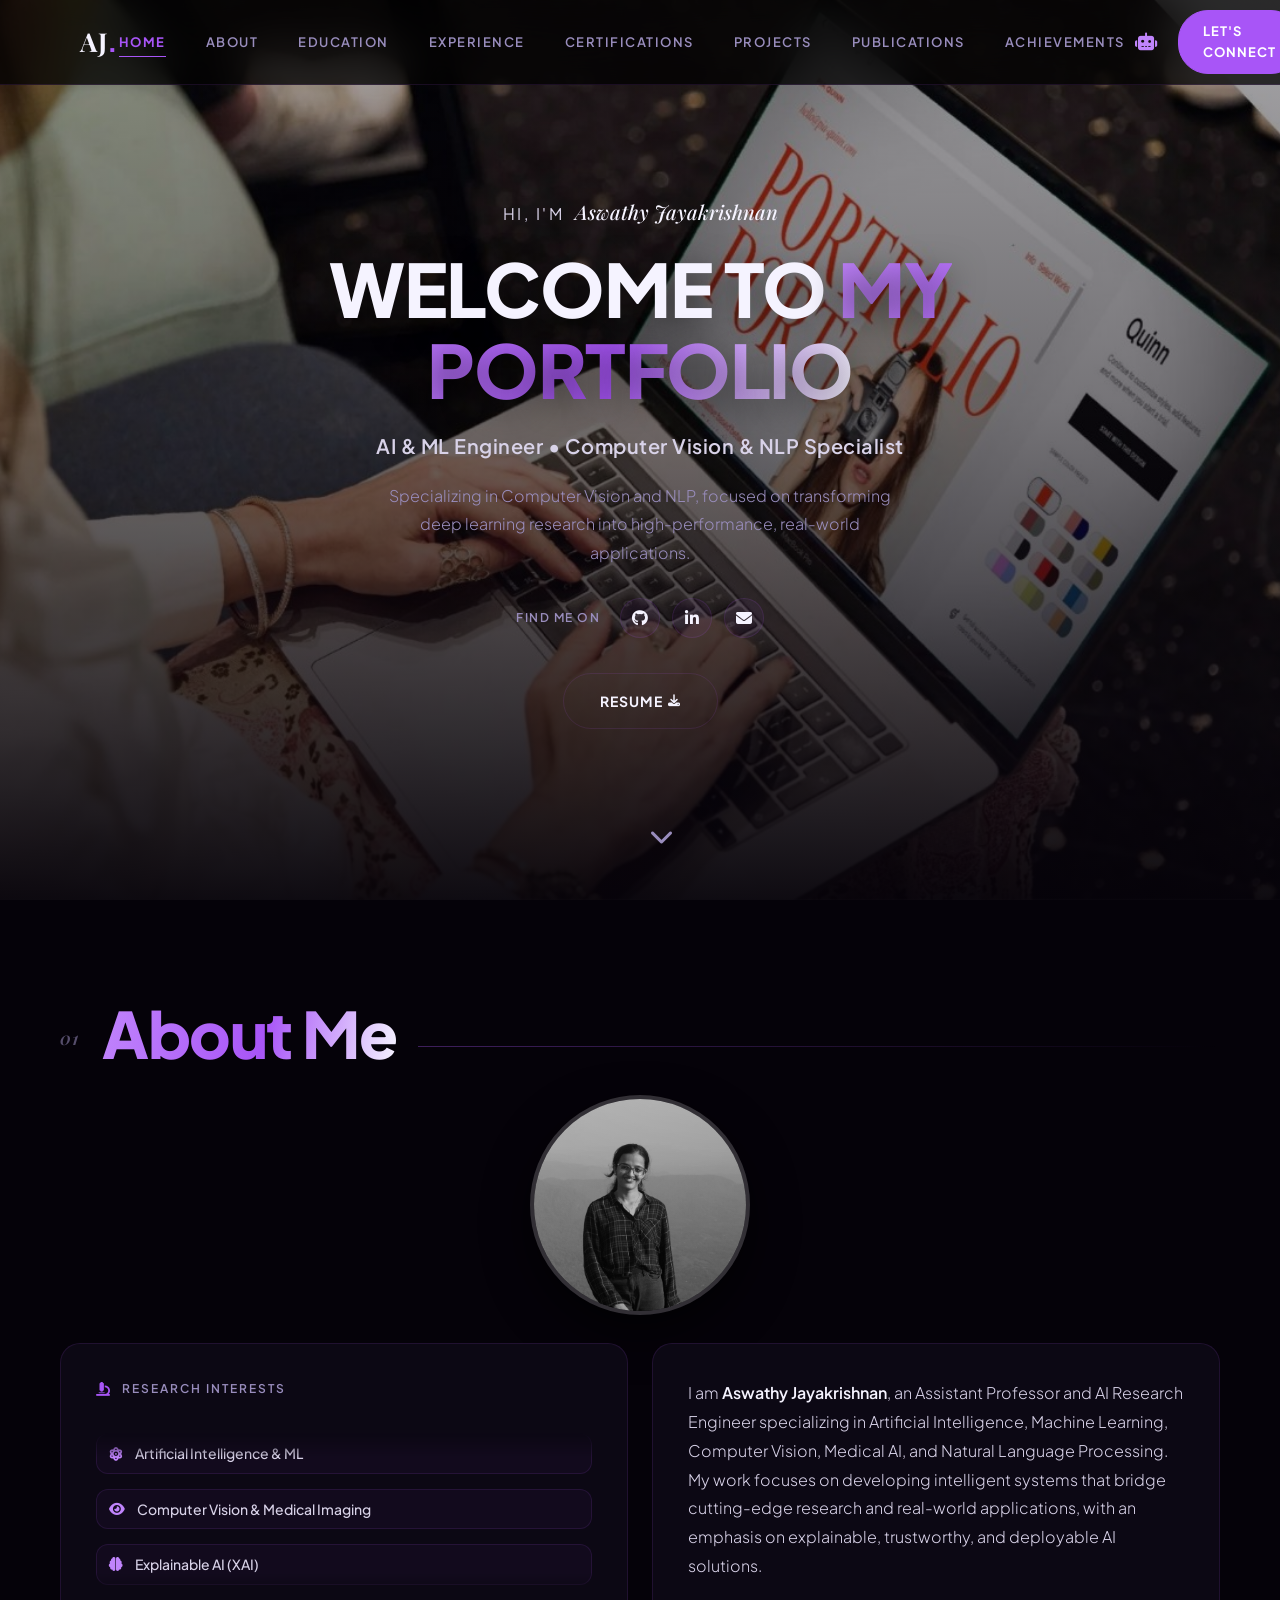
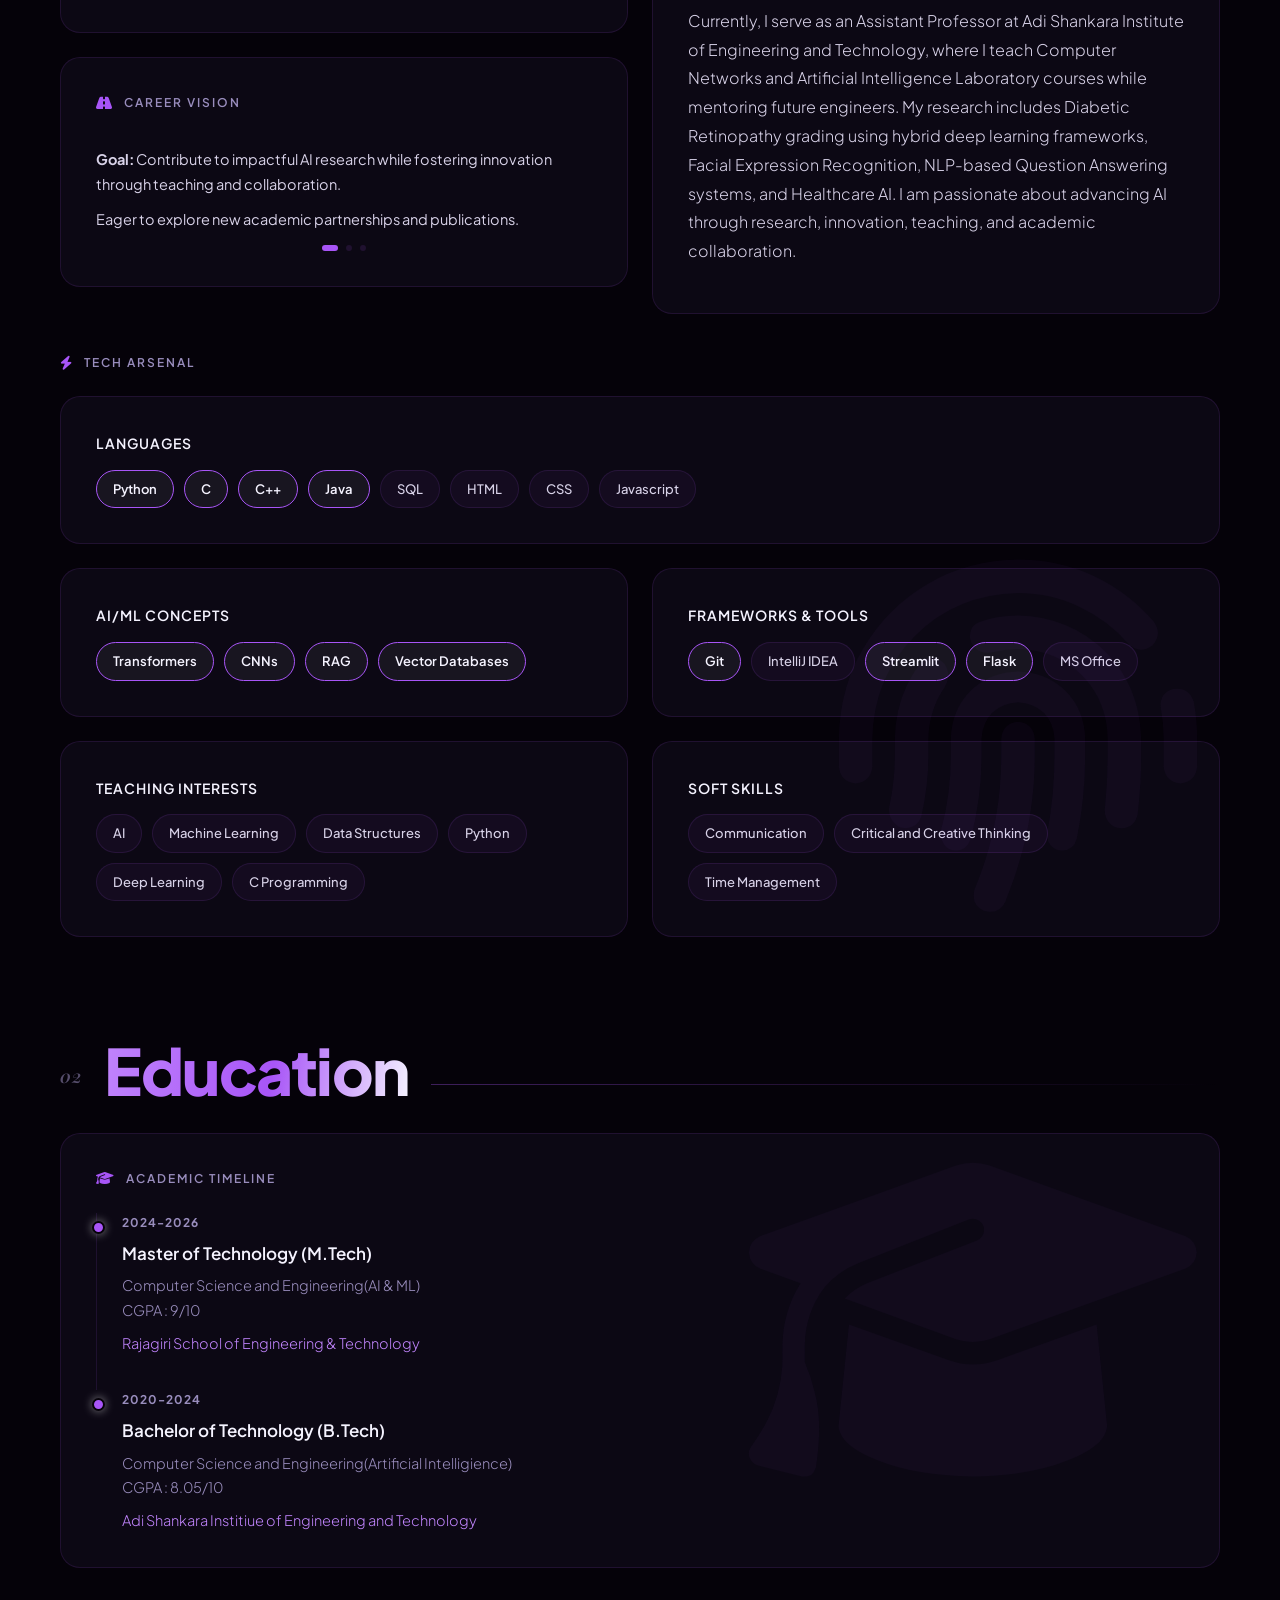
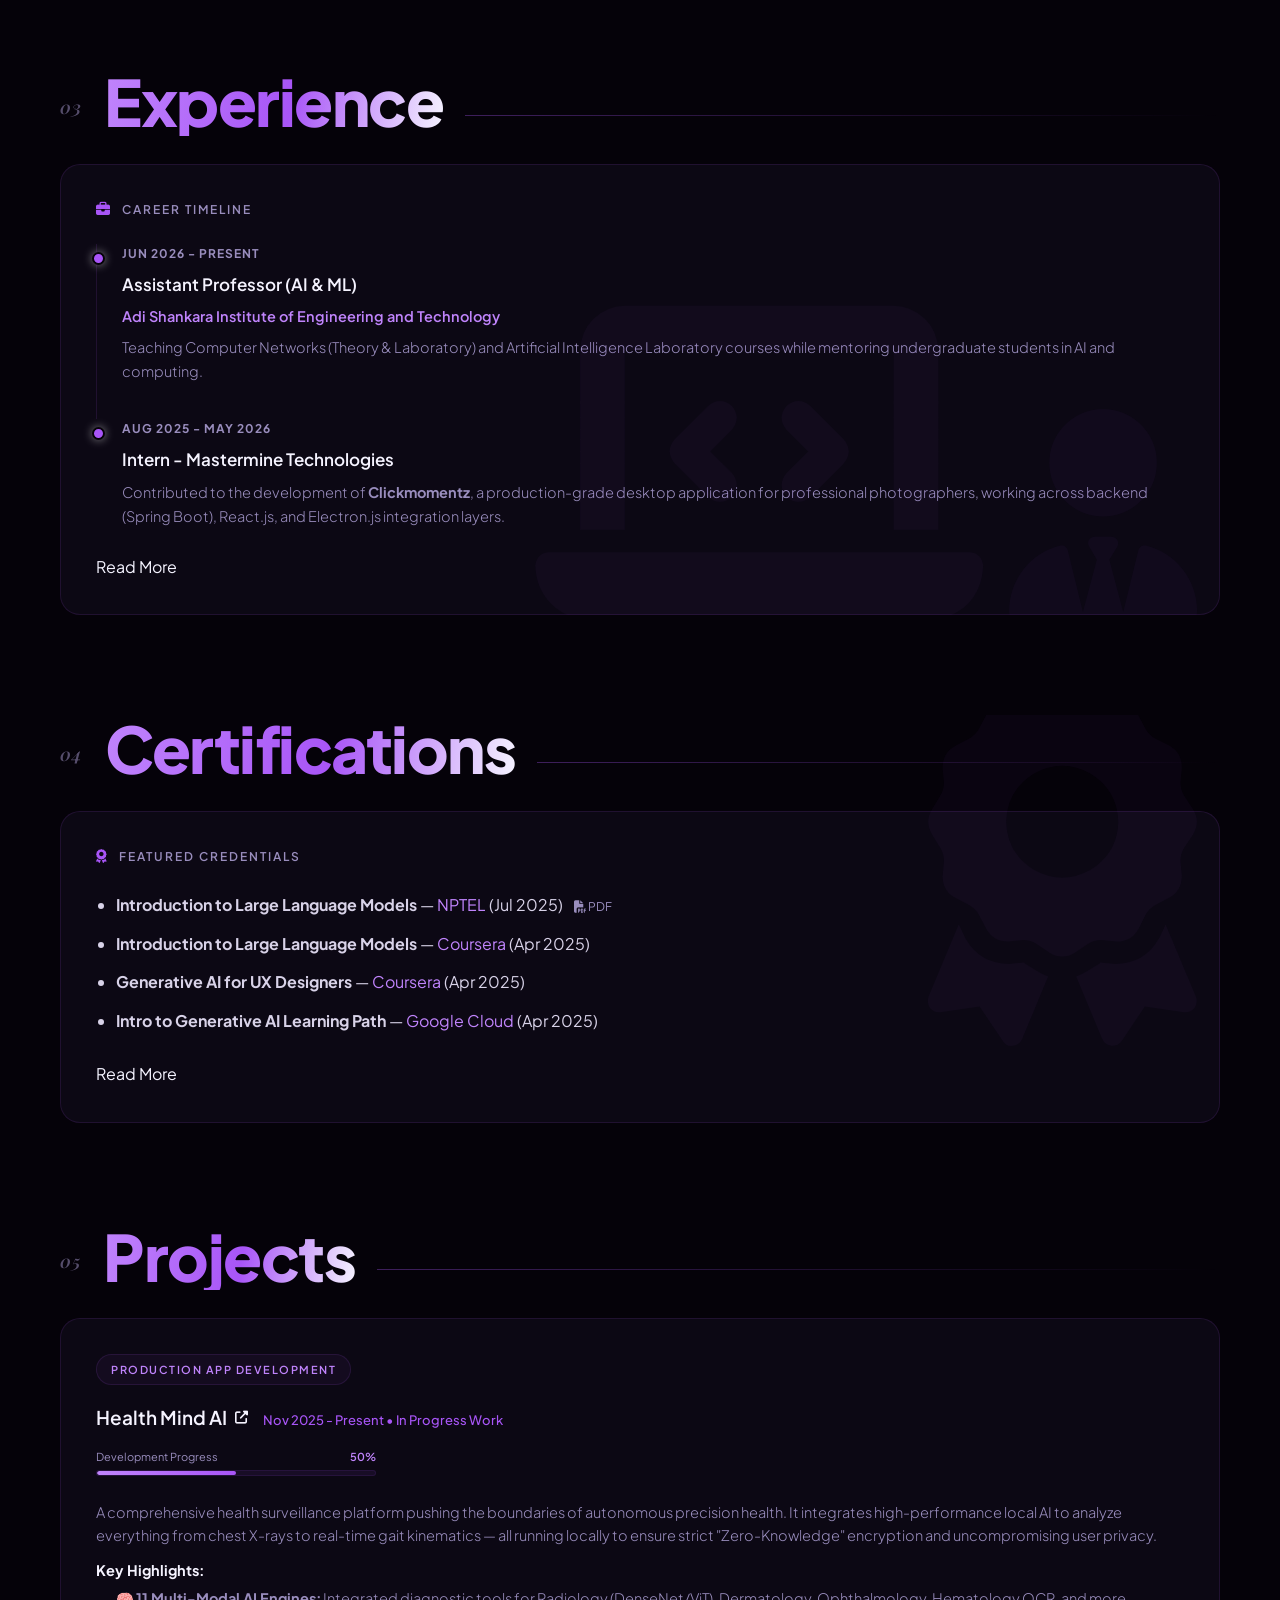
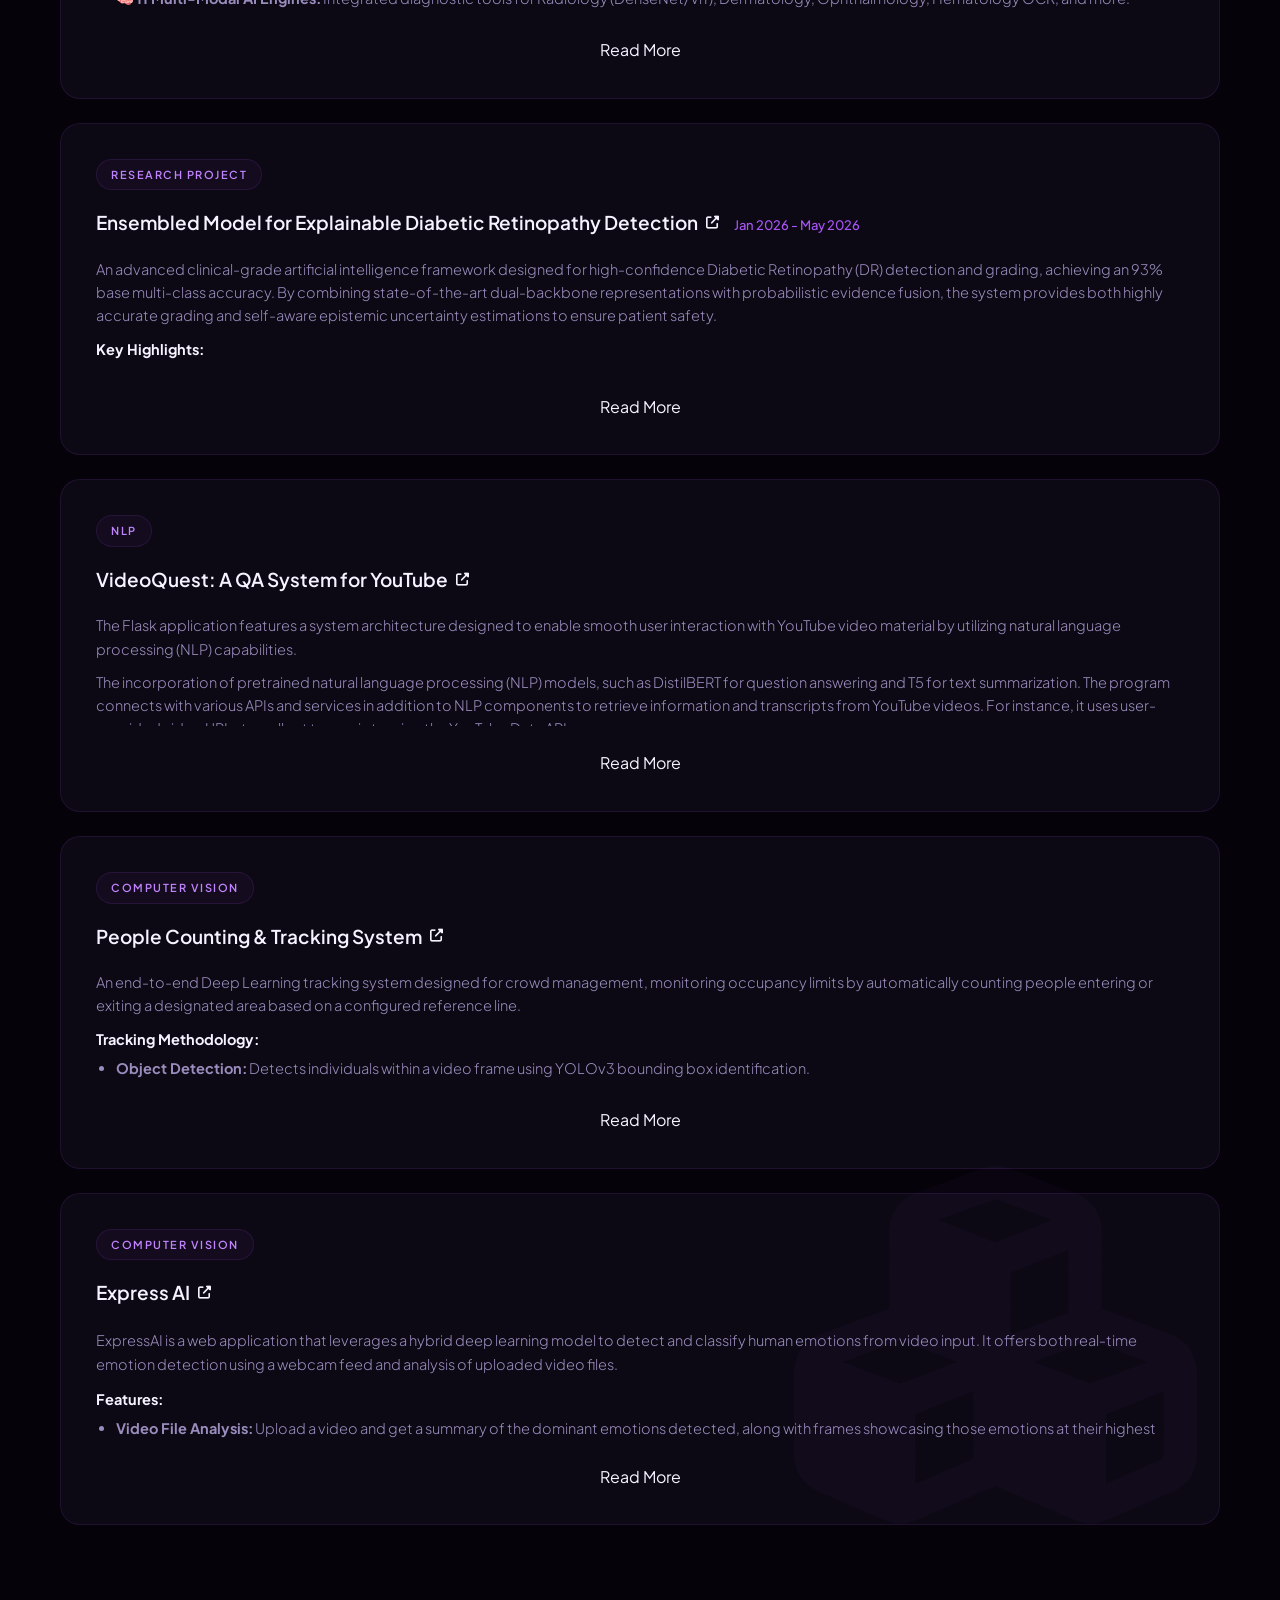
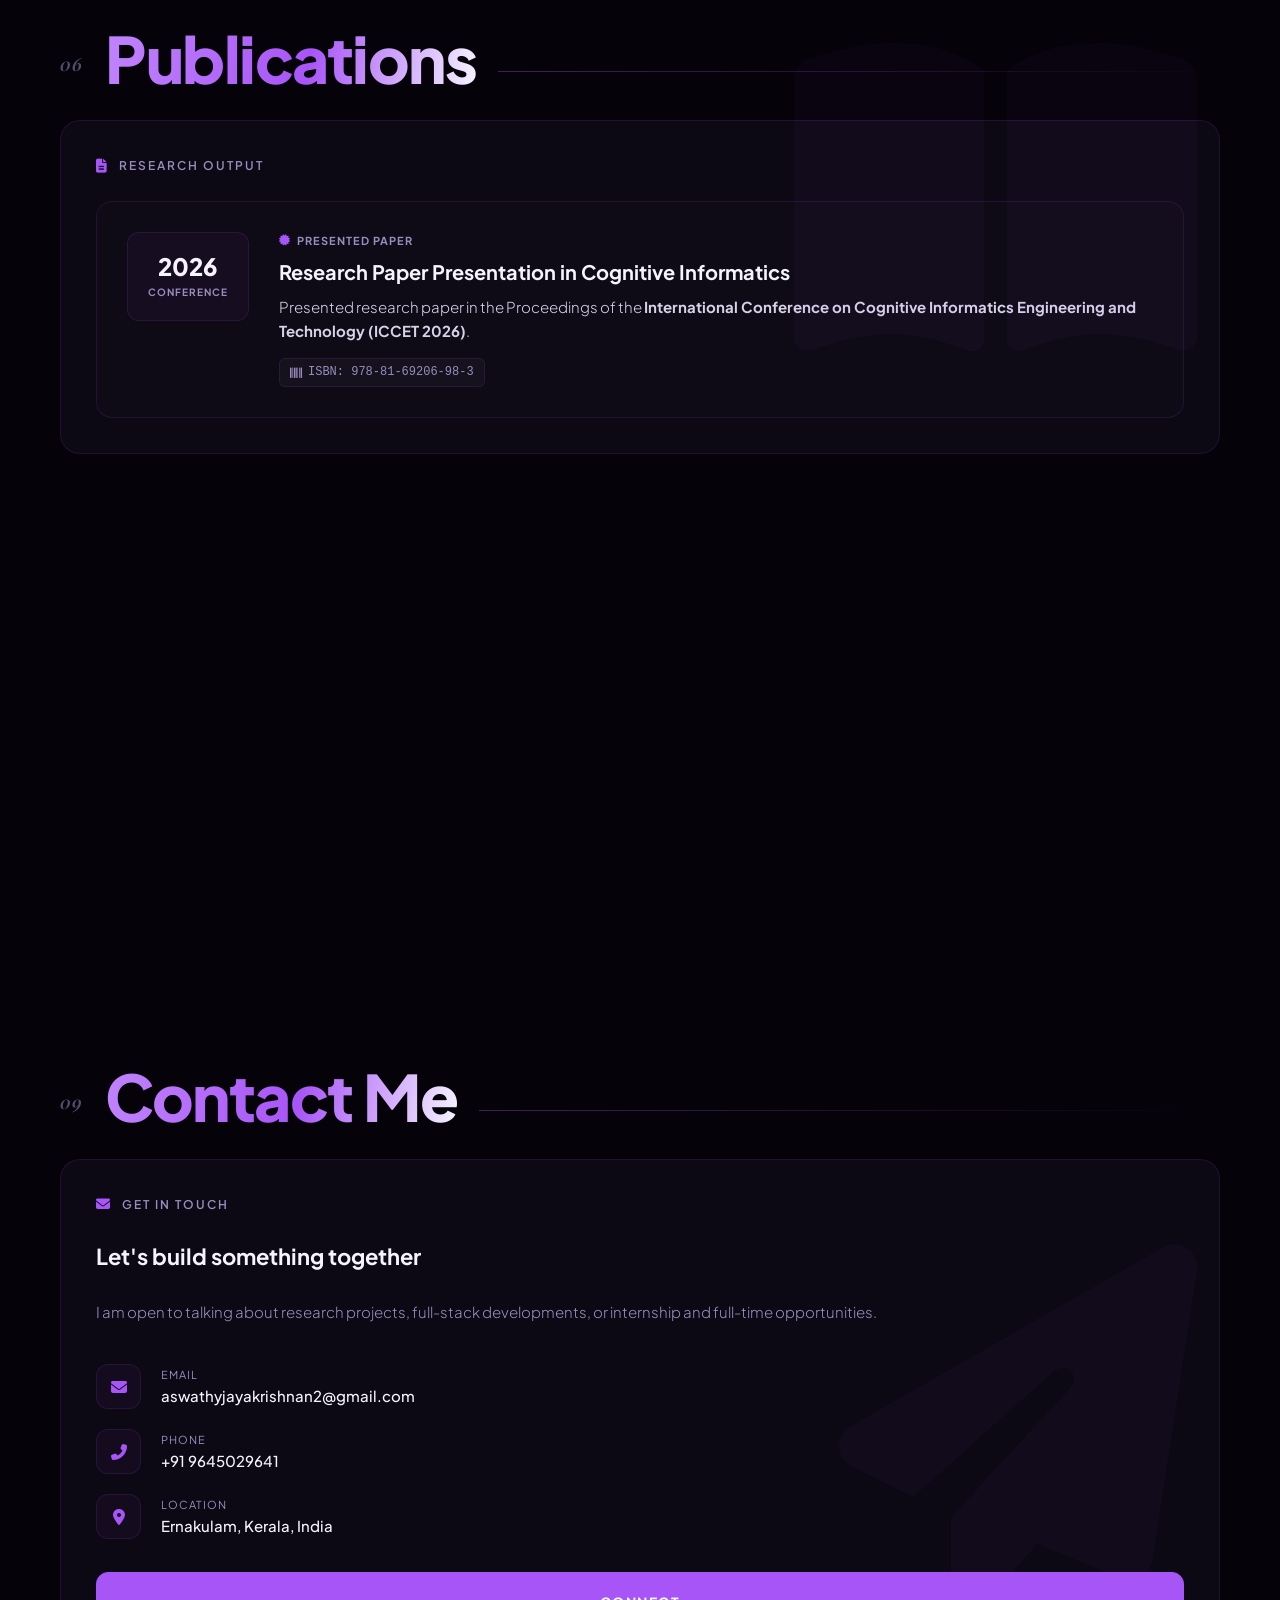
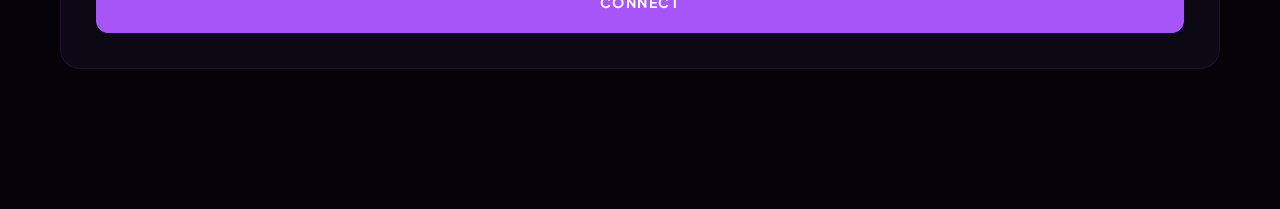
==== commit ac056627: "updated" ====
--- a/index.html
+++ b/index.html
@@ -382,13 +382,33 @@
             </div>
           </div>
 
-          <!-- READ MORE EXPERIENCE BUTTON -->
+          <div id="experience-more" hidden>
+            <div class="timeline-item">
+              <div class="tl-date">Dec 2025 - Mar 2026</div>
+              <div class="tl-title">Teaching Assistant</div>
+              <div class="tl-desc">
+                <p style="margin-bottom: 10px;">Guided undergraduate engineering students in Python Programming, Data Structures, and Database Management Systems (DBMS). Conducted code review sessions and assisted faculty in laboratory examinations and coursework grading.</p>
+                <div class="skills-wrapper">
+                  <span class="skill-chip">Python Programming</span><span class="skill-chip">DBMS &amp; SQL</span>
+                  <span class="skill-chip">Data Structures</span><span class="skill-chip">Student Mentoring</span>
+                </div>
+              </div>
+            </div>
+            <div class="timeline-item" style="border-left-color:transparent; padding-bottom:0;">
+              <div class="tl-date">May 2023 - Jun 2023</div>
+              <div class="tl-title">AI / NLP Intern</div>
+              <div class="tl-desc">
+                <p style="margin-bottom: 10px;">Developed an NLP-based emotion detection system that classifies textual data (tweets) into multiple emotional categories using machine learning techniques. Implemented preprocessing, feature extraction (TF-IDF), and classification models for emotion prediction.</p>
+                <div class="skills-wrapper">
+                  <span class="skill-chip highlight">Natural Language Processing</span><span class="skill-chip highlight">Python</span>
+                  <span class="skill-chip highlight">TF-IDF</span><span class="skill-chip">Scikit-Learn</span><span class="skill-chip">Sentiment Analysis</span>
+                </div>
+                <a href="https://github.com/aswathyjk472/Tweet-Emotion-Recognition" target="_blank" rel="noopener noreferrer">View Tweet Emotion Recognition Project on GitHub</a>
+              </div>
+            </div>
+          </div>
           <div class="section-read-more-wrap">
-            <a href="experience.html" target="_blank" rel="noopener noreferrer" class="section-read-more-btn"
-              id="exp-read-more-btn">
-              <span>Read More Experience Details</span>
-              <i class="fas fa-arrow-up-right-from-square"></i>
-            </a>
+            <button type="button" class="section-read-more-btn" data-expand-toggle="experience-more" aria-expanded="false" aria-controls="experience-more"><span>Read More</span></button>
           </div>
         </div>
         <div class="section-bg-icon" style="display: flex; gap: 2vw; align-items: baseline;"><i
@@ -429,13 +449,17 @@
             </li>
           </ul>
 
-          <!-- READ MORE CERTIFICATIONS BUTTON -->
+          <div id="certifications-more" hidden>
+            <ul style="margin-left: 20px; color: var(--text-secondary); line-height: 1.8;">
+              <li><strong>Prompt Engineering</strong> — Infosys Springboard (Apr 2025)</li>
+              <li><strong>Training &amp; Internship in Python/AI</strong> — LCC Computer Education (Jun 2022)</li>
+              <li><strong>Introduction to Python</strong> — HCL GUVI (Verified)</li>
+              <li><strong>Introduction to Python &amp; Cybersecurity</strong> — DevTown (Verified)</li>
+              <li><strong>Introduction to Microsoft Excel</strong> — Coursera Project Network (Dec 2024)</li>
+            </ul>
+          </div>
           <div class="section-read-more-wrap">
-            <a href="certifications.html" target="_blank" rel="noopener noreferrer" class="section-read-more-btn"
-              id="cert-read-more-btn">
-              <span>Read More Certifications</span>
-              <i class="fas fa-arrow-up-right-from-square"></i>
-            </a>
+            <button type="button" class="section-read-more-btn" data-expand-toggle="certifications-more" aria-expanded="false" aria-controls="certifications-more"><span>Read More</span></button>
           </div>
         </div>
 
@@ -473,8 +497,8 @@
                 </div>
               </div>
             </div>
-            <div class="proj-desc"
-              style="-webkit-line-clamp: unset; line-clamp: unset; display: block; overflow: visible;">
+            <div class="proj-desc expandable-project" id="project-details-1" data-collapsed="true"
+              style="-webkit-line-clamp: unset; line-clamp: unset; display: block;">
               <p style="margin-bottom: 10px; line-height: 1.6;">A comprehensive health surveillance platform pushing the
                 boundaries of autonomous precision health. It integrates high-performance local AI to analyze everything
                 from chest X-rays to real-time gait kinematics — all running locally to ensure strict "Zero-Knowledge"
@@ -506,6 +530,7 @@
                 <div class="skill-chip">Zero Trust Security</div>
                 <div class="skill-chip">HL7 & FHIR Standards</div>
               </div>
+              <button type="button" class="section-read-more-btn project-read-more" data-expand-toggle="project-details-1" aria-expanded="false" aria-controls="project-details-1"><span>Read More</span></button>
             </div>
           </div>
         </div>
@@ -524,8 +549,8 @@
                 <span style="font-size: 13px; color: var(--accent-2); font-weight: 500;">Jan 2026 - May 2026</span>
               </div>
             </div>
-            <div class="proj-desc"
-              style="-webkit-line-clamp: unset; line-clamp: unset; display: block; overflow: visible;">
+            <div class="proj-desc expandable-project" id="project-details-2" data-collapsed="true"
+              style="-webkit-line-clamp: unset; line-clamp: unset; display: block;">
               <p style="margin-bottom: 10px; line-height: 1.6;">An advanced clinical-grade artificial intelligence
                 framework designed for high-confidence Diabetic Retinopathy (DR) detection and grading, achieving an 93%
                 base multi-class accuracy. By combining state-of-the-art dual-backbone representations with
@@ -566,6 +591,7 @@
                 <div class="skill-chip">Plotly</div>
                 <div class="skill-chip">Python</div>
               </div>
+              <button type="button" class="section-read-more-btn project-read-more" data-expand-toggle="project-details-2" aria-expanded="false" aria-controls="project-details-2"><span>Read More</span></button>
             </div>
           </div>
         </div>
@@ -582,8 +608,8 @@
                 </a>
               </div>
             </div>
-            <div class="proj-desc"
-              style="-webkit-line-clamp: unset; line-clamp: unset; display: block; overflow: visible;">
+            <div class="proj-desc expandable-project" id="project-details-3" data-collapsed="true"
+              style="-webkit-line-clamp: unset; line-clamp: unset; display: block;">
               <p style="margin-bottom: 10px; line-height: 1.6;">The Flask application features a system architecture
                 designed to enable smooth user interaction with YouTube video material by utilizing natural language
                 processing (NLP) capabilities.</p>
@@ -606,6 +632,7 @@
                 <div class="skill-chip">YouTube Data API</div>
                 <div class="skill-chip">HTML/CSS/JS</div>
               </div>
+              <button type="button" class="section-read-more-btn project-read-more" data-expand-toggle="project-details-3" aria-expanded="false" aria-controls="project-details-3"><span>Read More</span></button>
             </div>
           </div>
         </div>
@@ -622,8 +649,8 @@
                 </a>
               </div>
             </div>
-            <div class="proj-desc"
-              style="-webkit-line-clamp: unset; line-clamp: unset; display: block; overflow: visible;">
+            <div class="proj-desc expandable-project" id="project-details-4" data-collapsed="true"
+              style="-webkit-line-clamp: unset; line-clamp: unset; display: block;">
               <p style="margin-bottom: 10px; line-height: 1.6;">An end-to-end Deep Learning tracking system designed for
                 crowd management, monitoring occupancy limits by automatically counting people entering or exiting a
                 designated area based on a configured reference line.</p>
@@ -649,6 +676,7 @@
                 <div class="skill-chip">NumPy</div>
                 <div class="skill-chip">Centroid Tracker</div>
               </div>
+              <button type="button" class="section-read-more-btn project-read-more" data-expand-toggle="project-details-4" aria-expanded="false" aria-controls="project-details-4"><span>Read More</span></button>
             </div>
           </div>
         </div>
@@ -665,8 +693,8 @@
                 </a>
               </div>
             </div>
-            <div class="proj-desc"
-              style="-webkit-line-clamp: unset; line-clamp: unset; display: block; overflow: visible;">
+            <div class="proj-desc expandable-project" id="project-details-5" data-collapsed="true"
+              style="-webkit-line-clamp: unset; line-clamp: unset; display: block;">
               <p style="margin-bottom: 10px;">ExpressAI is a web application that leverages a hybrid deep learning model
                 to detect and classify human emotions from video input. It offers both real-time emotion detection using
                 a webcam feed and analysis of uploaded video files.</p>
@@ -694,6 +722,7 @@
                 <div class="skill-chip">HTML/CSS/JS</div>
                 <div class="skill-chip">PIL (Pillow)</div>
               </div>
+              <button type="button" class="section-read-more-btn project-read-more" data-expand-toggle="project-details-5" aria-expanded="false" aria-controls="project-details-5"><span>Read More</span></button>
             </div>
           </div>
         </div>
@@ -1024,6 +1053,27 @@
     assistantButtons.forEach((button) => {
       button.addEventListener('click', () => {
         updateAssistantResponse(button.dataset.assistantQuestion);
+      });
+    });
+
+    document.querySelectorAll('.project-read-more').forEach((button) => {
+      const projectCard = button.closest('.project-card');
+      if (projectCard) projectCard.append(button);
+    });
+
+    document.querySelectorAll('[data-expand-toggle]').forEach((button) => {
+      button.addEventListener('click', () => {
+        const content = document.getElementById(button.getAttribute('aria-controls'));
+        if (!content) return;
+
+        const expanded = button.getAttribute('aria-expanded') !== 'true';
+        button.setAttribute('aria-expanded', String(expanded));
+        if (content.classList.contains('expandable-project')) {
+          content.classList.toggle('is-expanded', expanded);
+        } else {
+          content.hidden = !expanded;
+        }
+        button.querySelector('span').textContent = expanded ? 'Read Less' : 'Read More';
       });
     });
 
--- a/assets/css/style.css
+++ b/assets/css/style.css
@@ -758,38 +758,33 @@
 }
 
 .section-read-more-btn {
-  display: inline-flex;
-  align-items: center;
-  gap: 10px;
-  padding: 10px 22px;
-  background: rgba(168, 85, 247, 0.08);
-  border: 1px solid var(--accent-solid);
-  color: var(--text-main);
-  border-radius: 30px;
+  display: inline;
+  padding: 0;
+  background: none;
+  border: 0;
+  color: var(--text-main);
   font-size: 13px;
-  font-weight: 600;
+  font: inherit;
   text-decoration: none;
-  letter-spacing: 0.5px;
-  transition: var(--transition-smooth);
   cursor: pointer;
 }
 
-.section-read-more-btn i {
-  font-size: 12px;
-  color: var(--accent-1);
-  transition: transform 0.3s ease;
-}
-
 .section-read-more-btn:hover {
-  background: var(--accent-solid);
-  color: var(--accent-contrast);
-  box-shadow: 0 8px 25px rgba(168, 85, 247, 0.35);
-  transform: translateY(-2px);
-}
-
-.section-read-more-btn:hover i {
-  color: var(--accent-contrast);
-  transform: translateX(3px);
+  text-decoration: underline;
+}
+
+.expandable-project {
+  max-height: 7rem;
+  overflow: hidden;
+  transition: max-height 350ms ease;
+}
+
+.expandable-project.is-expanded {
+  max-height: 2000px;
+}
+
+.project-read-more {
+  margin-top: 4px;
 }
 
 /* Projects elements styling */
